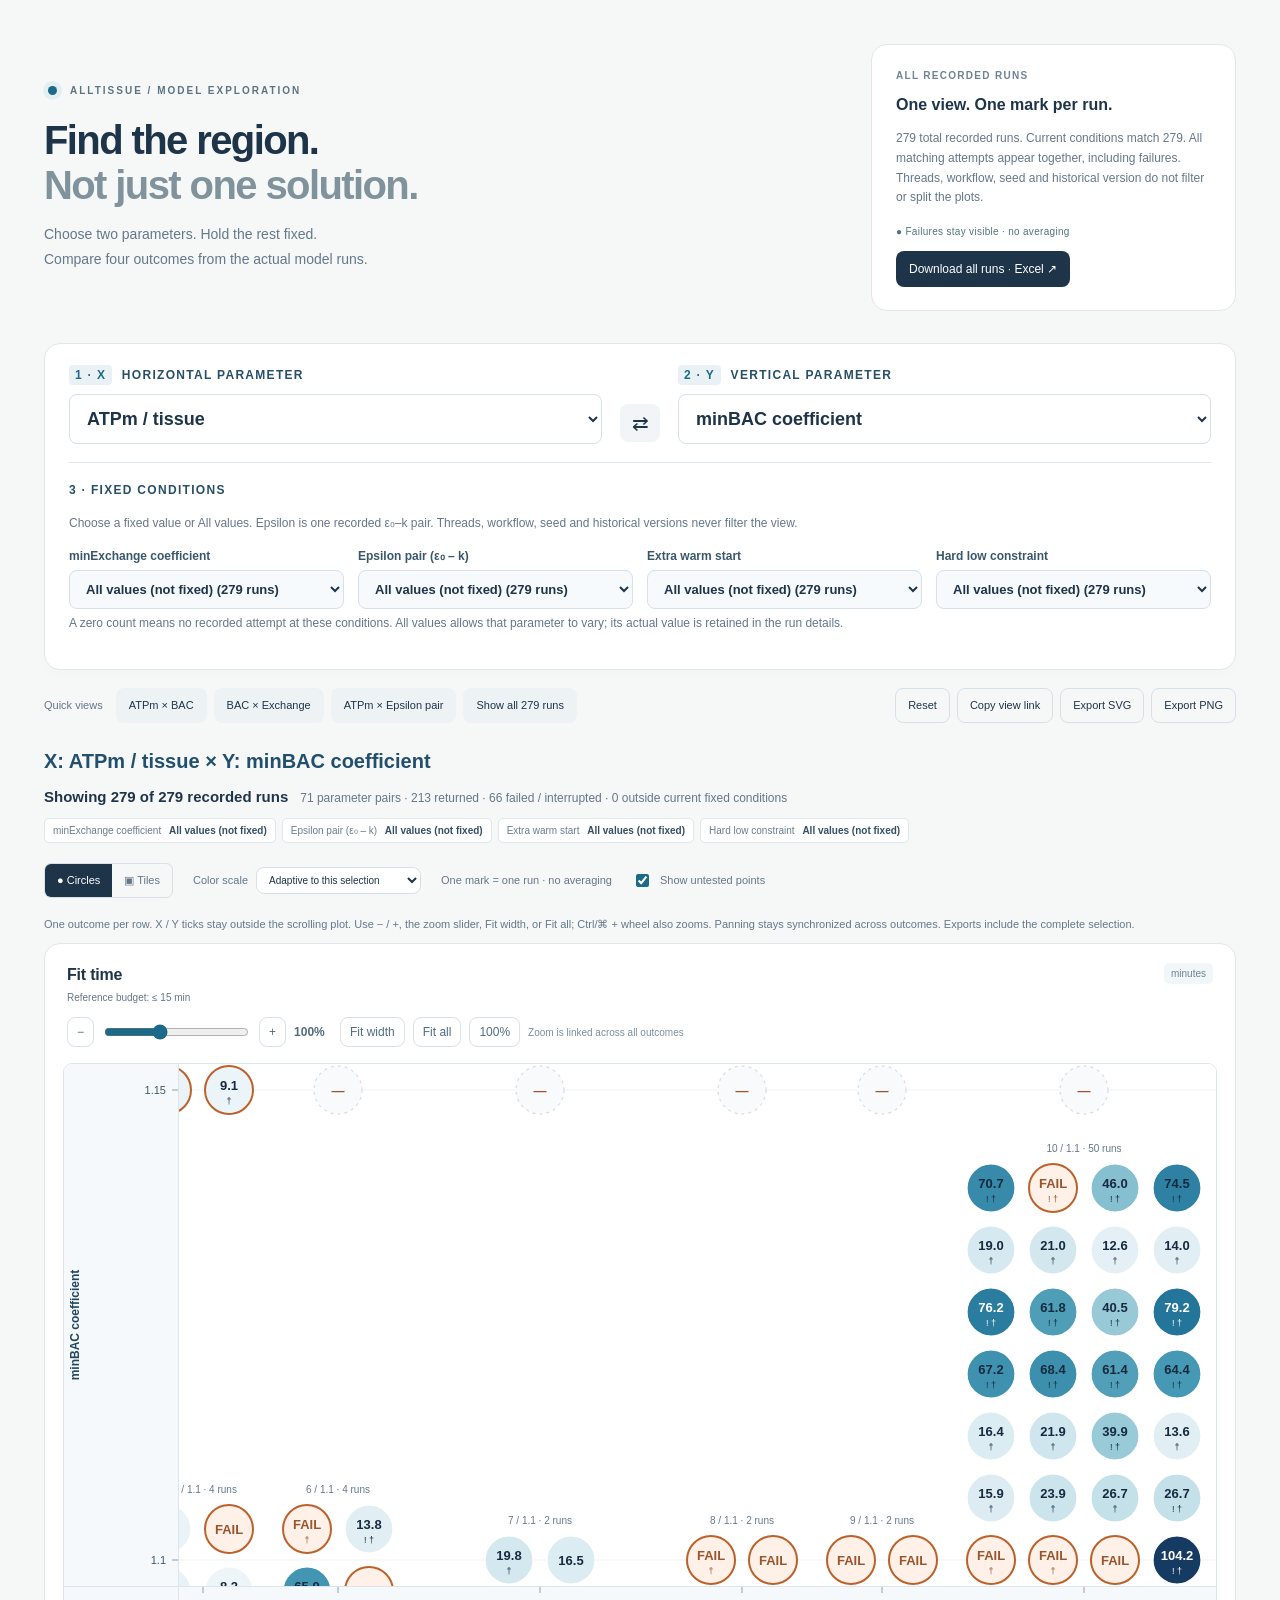
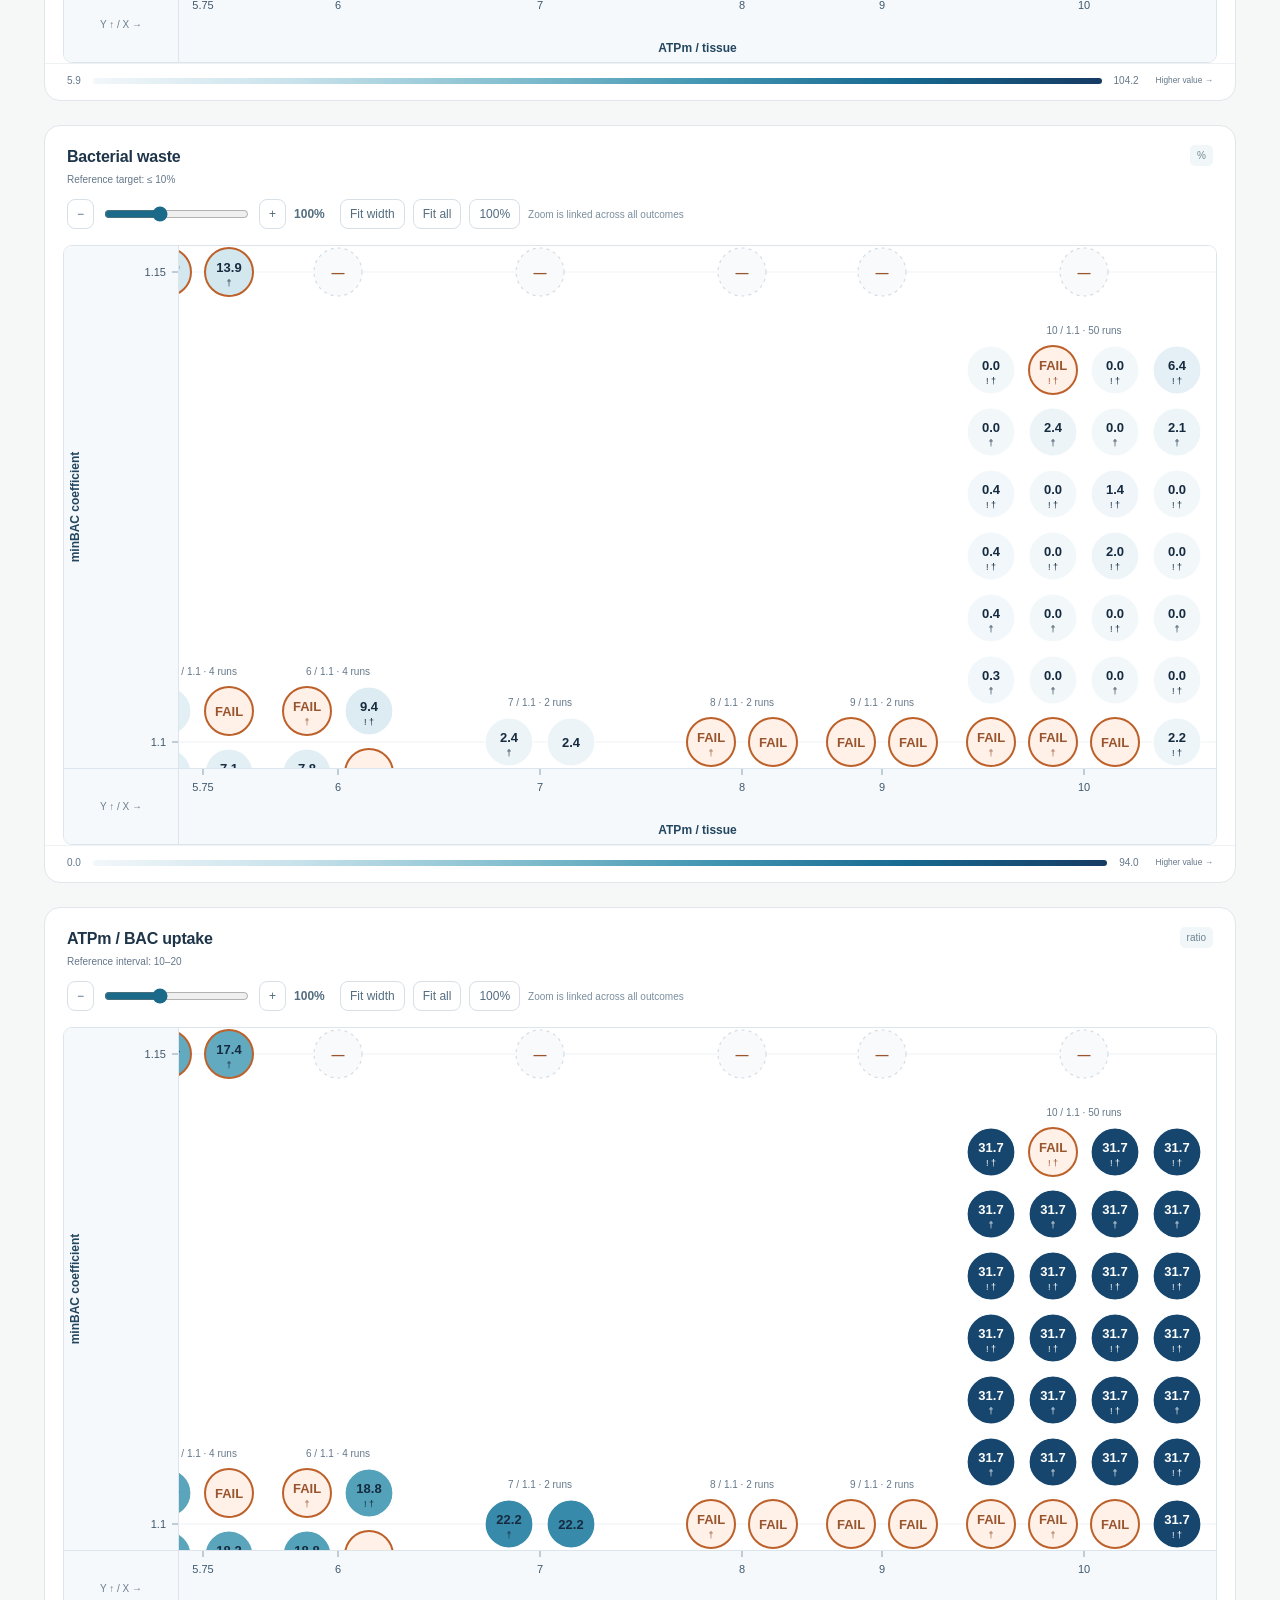
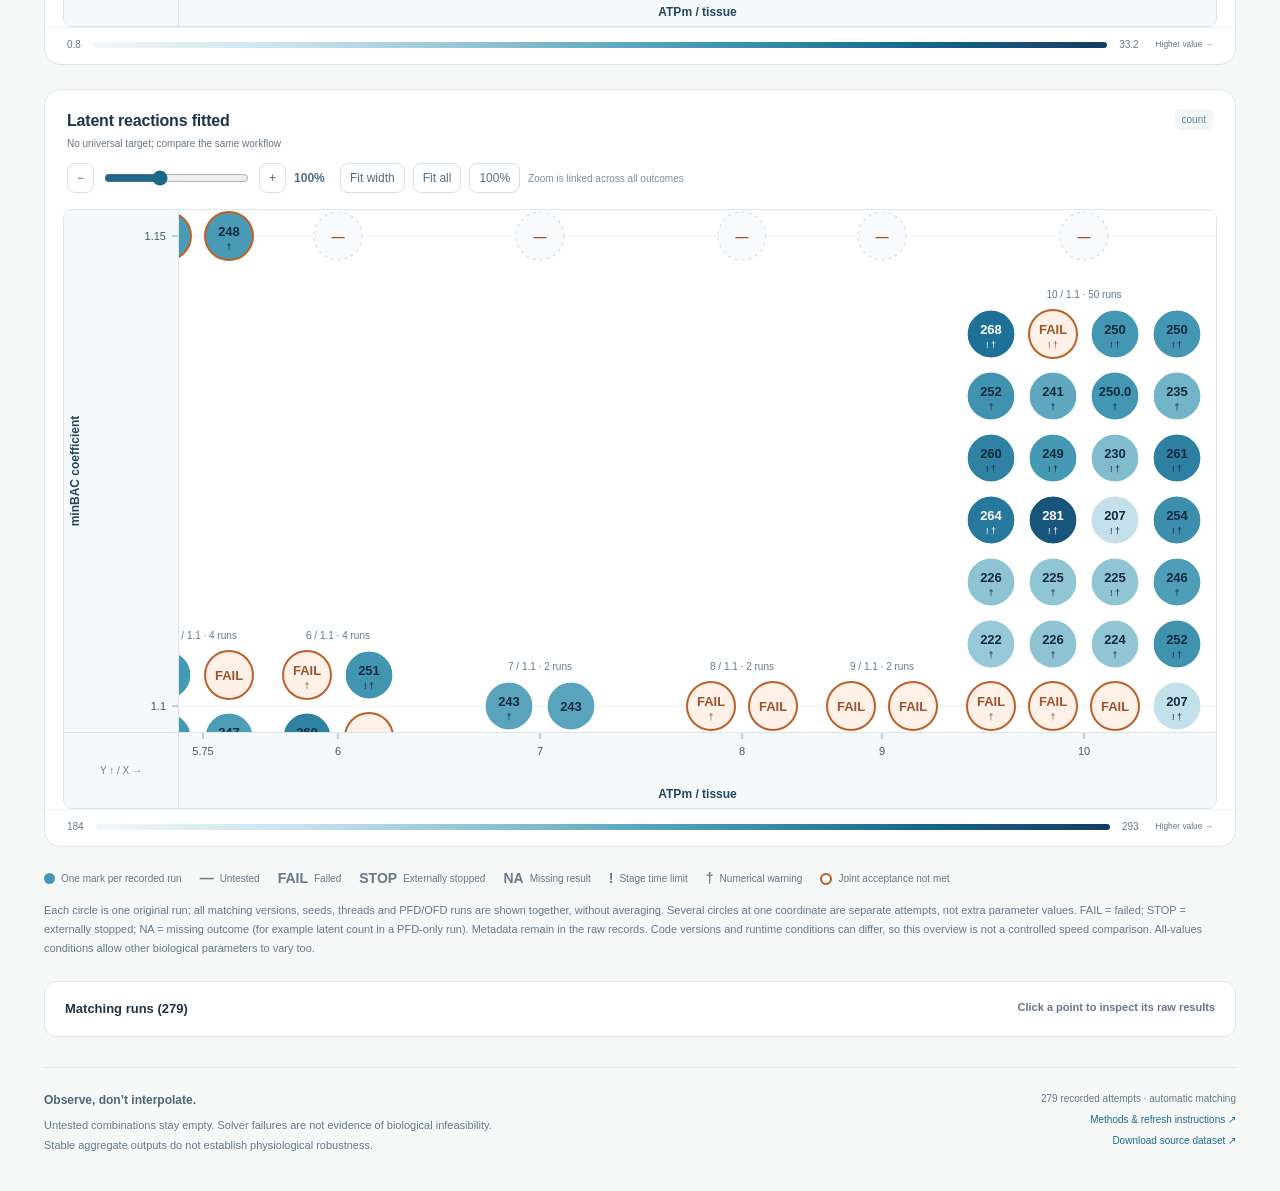
==== index.html @ cfb0243a "Publish AllTissue OFD explorer" ====
<!doctype html>
<html lang="en">
<head>
  <meta charset="utf-8">
  <meta name="viewport" content="width=device-width, initial-scale=1">
  <meta name="color-scheme" content="light">
  <title>AllTissue · Parameter Explorer</title>
  <style>:root{--ink:#1e3449;--muted:#65778a;--line:#e0e6ea;--paper:#f6f8f8;--blue:#1c6a89;--blue-light:#edf6fa;--warm:#b45c28;--radius:16px}*{box-sizing:border-box}body{margin:0;background:var(--paper);color:var(--ink);font-family:Inter,"Segoe UI",Arial,sans-serif;font-size:14px;line-height:1.5}.shell{max-width:1450px;padding:44px 44px 25px;margin:auto}.masthead{display:flex;justify-content:space-between;gap:40px;align-items:center;margin-bottom:32px}.eyebrow{font-size:10px;font-weight:700;letter-spacing:2px;display:flex;gap:9px;align-items:center;color:#5c7482}.brand-dot{width:9px;height:9px;background:var(--blue);border-radius:50%;box-shadow:0 0 0 5px #e4eff2;margin:0 4px}h1{font-size:40px;line-height:1.12;letter-spacing:-1.6px;font-weight:650;margin:20px 0 14px}h1 span{color:#80939c}.intro{font-size:14px;line-height:1.8;color:var(--muted);margin:0}.collection-card{width:390px;background:white;border:1px solid var(--line);border-radius:var(--radius);padding:23px 24px}.field-label{display:block;font-size:10px;font-weight:750;letter-spacing:1.3px;color:#708294;margin-bottom:10px}.collection-card select{width:100%;font-weight:650}.collection-card p{font-size:12px;color:var(--muted);line-height:1.65;max-width:100%;margin:12px 0}.local-badge{font-size:10px;letter-spacing:.3px;color:#52747c}.controls{display:grid;grid-template-columns:1fr 36px 1fr 1.4fr;align-items:end;background:white;border:1px solid var(--line);border-radius:var(--radius);padding:22px 24px;gap:20px;position:relative;z-index:5;box-shadow:0 5px 16px #16354b04}.axis-badge{background:#eaf1f5;padding:3px 6px;color:var(--blue);border-radius:4px;margin-right:5px}.axis-control select{width:100%;font-size:15px;font-weight:650}.fixed-control{position:relative;border-left:1px solid var(--line);padding-left:22px;min-width:0}select{font-family:inherit;background:#fff;border:1px solid #d7e0e7;border-radius:8px;color:var(--ink);font-size:12px;padding:10px 30px 10px 12px;max-width:100%;cursor:pointer}button{font:inherit;color:inherit;cursor:pointer;border:1px solid #d7e0e7;border-radius:8px;background:white;padding:8px 12px;font-size:12px;transition:background .15s,border-color .15s}button:hover{border-color:#95b6c5;background:#f1f8fb}button:focus-visible,select:focus-visible,.plot-point:focus-visible,summary:focus-visible{outline:3px solid #52a1c7;outline-offset:3px}.swap-button{height:38px;font-size:20px;padding:2px;border-color:transparent;align-self:end;margin-bottom:2px;background:#f1f5f7}.fixed-toggle{display:flex;align-items:center;justify-content:space-between;gap:12px;width:100%;text-align:left;font-size:12px;min-height:43px}.fixed-toggle span:first-child{white-space:nowrap;overflow:hidden;text-overflow:ellipsis}.fixed-panel{position:absolute;right:0;top:80px;width:min(540px,80vw);background:white;border:1px solid #d4e1e9;border-radius:14px;box-shadow:0 18px 50px #15394d26;padding:22px;max-height:72vh;overflow:auto;z-index:20}.fixed-panel p{font-size:12px;color:var(--muted);margin:5px 0 15px}.panel-heading{display:flex;justify-content:space-between;gap:16px}.icon-button{border:0;background:#f2f6f8;font-size:22px;width:30px;height:30px;padding:0;flex-shrink:0}.fixed-fields{display:grid;grid-template-columns:1fr 1fr;gap:14px}.fixed-fields label{font-size:11px;color:#5d7181;display:flex;flex-direction:column;gap:5px}.fixed-fields select{width:100%;font-size:12px}.small-note{font-size:11px;color:var(--muted)}.toolbar{display:flex;justify-content:space-between;gap:18px;margin:18px 0 23px;flex-wrap:wrap}.presets,.toolbar-right{display:flex;align-items:center;gap:7px;flex-wrap:wrap}.presets>span{font-size:11px;color:var(--muted);margin-right:6px}.presets button{background:#edf3f5;border-color:transparent;font-size:11px}.toolbar-right button{font-size:11px;background:transparent}.selection-strip{margin-bottom:16px}.selection-title{font-size:15px;font-weight:650}.selection-title span{font-size:12px;font-weight:400;color:var(--muted);margin-left:12px}.chips{display:flex;gap:6px;flex-wrap:wrap;margin-top:10px}.chip{font-size:10px;background:white;border:1px solid var(--line);padding:4px 8px;border-radius:5px;color:#6b7c8b}.chip strong{color:#334f63;font-weight:600;margin-left:5px}.view-options{display:flex;align-items:center;gap:20px;flex-wrap:wrap;margin:20px 0 18px;color:var(--muted);font-size:11px}.view-options label{display:flex;align-items:center;gap:8px}.view-options select{font-size:10px;padding:6px 24px 6px 8px}.shape-toggle{display:flex;gap:0;border:1px solid #d7e0e7;border-radius:7px;overflow:hidden}.shape-toggle button{border:0;border-radius:0;font-size:11px;background:transparent}.shape-toggle button.active{background:var(--ink);color:white}.checkbox input{accent-color:var(--blue)}.charts{display:grid;grid-template-columns:1fr 1fr;gap:20px}.chart-card{background:white;border:1px solid var(--line);border-radius:var(--radius);overflow:hidden;min-width:0}.chart-header{display:flex;justify-content:space-between;align-items:start;gap:12px;padding:19px 22px 0}.chart-header h2{font-size:16px;font-weight:650;margin:0;letter-spacing:-.2px}.chart-note{font-size:10px;color:var(--muted);margin:3px 0 0}.metric-unit{font-size:10px;background:#f1f6f8;color:#6c8492;border-radius:5px;padding:3px 7px}.chart-scroll{overflow:auto}.metric-svg{display:block;width:100%;min-width:450px;height:auto}.color-key{display:flex;align-items:center;gap:12px;border-top:1px solid #eff2f5;padding:9px 22px 12px;font-size:10px;color:var(--muted)}.color-key .ramp{height:6px;border-radius:4px;flex:1;min-width:50px;background:linear-gradient(90deg,#f2f7fa,#c8e2eb,#88c1d1,#4598b3,#176a91,#163b63)}.color-key .scale-mode{margin-left:5px;white-space:nowrap}.legend{display:flex;gap:18px;flex-wrap:wrap;margin-top:21px;font-size:10px;color:var(--muted)}.legend>span{display:flex;gap:6px;align-items:center}.legend b{font-size:14px;font-weight:600;color:#69798a}.legend-circle{display:inline-block;width:11px;height:11px;background:#4598b3;border-radius:50%}.outline-key{width:12px;height:12px;border:2px solid var(--warm);border-radius:50%;display:inline-block}.view-note{font-size:11px;line-height:1.7;color:var(--muted);margin:12px 0 24px}.empty-state{padding:36px;background:#fff7ee;border:1px solid #ead7c5;border-radius:var(--radius);margin-bottom:20px}.empty-state h2{font-size:18px;margin:0 0 10px}.empty-state p{font-size:13px;margin:0;color:#8e7159}.inspector{background:white;border:1px solid #a8c6d6;border-radius:var(--radius);padding:22px;margin:22px 0}.inspector-heading{display:flex;justify-content:space-between;gap:20px}.inspector h2{font-size:19px;margin:0}.inspector p{font-size:12px;color:var(--muted)}.table-scroll{overflow:auto;max-height:430px}table{width:100%;border-collapse:collapse;font-size:11px;text-align:left}th{background:#f5f8fa;color:#627a8c;position:sticky;top:0;z-index:1;font-weight:600;font-size:10px}th,td{padding:10px 12px;border-bottom:1px solid #e8edf1;white-space:nowrap}.run-name{max-width:300px;overflow:hidden;text-overflow:ellipsis}.quality-tag{background:#fff1e2;color:#a65e2d;border-radius:4px;padding:3px 5px;font-size:10px;display:inline-block;margin-right:4px}.quality-tag.good{background:#e9f1f8;color:#346783}.runs-section{border:1px solid var(--line);border-radius:12px;padding:17px 20px;background:white}.runs-section summary{display:flex;justify-content:space-between;cursor:pointer;font-size:13px;font-weight:600}.runs-section>button{margin:16px 0}.runs-section[open] summary{margin-bottom:5px}footer{display:flex;justify-content:space-between;gap:24px;border-top:1px solid var(--line);margin-top:30px;padding-top:23px;color:var(--muted);font-size:11px}footer strong{font-size:12px;color:#4c6679}footer p{line-height:1.8;margin-top:7px}.footer-meta{display:flex;flex-direction:column;align-items:flex-end;gap:6px;font-size:10px}a{color:var(--blue);text-decoration:none}a:hover{text-decoration:underline}.tooltip{position:fixed;max-width:330px;background:#172e43;color:white;border-radius:10px;padding:13px 15px;box-shadow:0 6px 24px #10203022;pointer-events:none;font-size:11px;z-index:100;line-height:1.7}.tooltip strong{font-size:12px}.tooltip .muted{color:#b4c6d7}.toast{position:fixed;bottom:24px;left:50%;transform:translateX(-50%);background:var(--ink);color:white;border-radius:9px;padding:12px 18px;z-index:100;font-size:12px;max-width:90vw}[hidden]{display:none!important}@media(min-width:1500px){.shell{padding-top:54px}}@media(max-width:1050px){.shell{padding:28px 24px}.masthead{gap:20px}.collection-card{width:340px}.controls{grid-template-columns:1fr 32px 1fr;gap:14px}.fixed-control{grid-column:1/-1;border-left:0;padding-left:0;border-top:1px solid var(--line);padding-top:15px}.fixed-panel{top:90px}.charts{gap:14px}.chart-header{padding:16px 16px 0}.view-options{gap:12px}}@media(max-width:720px){.shell{padding:22px 15px}h1{font-size:31px}.masthead{flex-direction:column;align-items:stretch}.collection-card{width:100%;padding:18px}.controls{padding:17px;gap:10px}.axis-control select{font-size:12px}.charts{grid-template-columns:1fr}.fixed-panel{width:calc(100vw - 65px)}.fixed-fields{grid-template-columns:1fr}.toolbar{gap:12px}.selection-title span{display:block;margin-left:0;margin-top:4px}footer{flex-direction:column}.footer-meta{align-items:flex-start}.runs-section summary .small-note{display:none}.view-options{font-size:10px}.metric-svg{min-width:420px}}@media print{body{background:white}.shell{max-width:none;padding:10px}.controls,.toolbar,.view-options,.collection-card,.runs-section,.inspector,.footer-meta{display:none}.charts{gap:10px}.chart-card{break-inside:avoid}.masthead{margin-bottom:15px}h1{font-size:24px}.intro{display:none}footer{margin-top:10px}.legend{font-size:9px}}

  .plot-point.highlight > circle,.plot-point.highlight > rect{stroke:#527894;stroke-width:3}
  .tooltip small{display:block;font-size:10px;color:#bdd0df}
  .tooltip p{margin:8px 0 3px}
  button:disabled{cursor:default;opacity:.45}
  .controls{grid-template-columns:1fr 40px 1fr;gap:18px}
  .axis-control .field-label{font-size:12px;color:#274f67}
  .axis-control select{font-size:18px;padding:13px}
  .fixed-control{grid-column:1/-1;border-left:0;border-top:1px solid #dbe5eb;padding:18px 0 0}
  .fixed-control>.field-label{font-size:12px;color:#274f67}
  .fixed-panel{position:static;width:100%;max-height:none;overflow:visible;border:0;border-radius:0;box-shadow:none;padding:0}
  .fixed-fields{grid-template-columns:repeat(4,minmax(0,1fr));gap:14px}
  .fixed-fields label{font-size:12px;font-weight:600;color:#39576b}
  .fixed-fields select{font-size:13px;font-weight:600;background:#f6fafc}
  #charts{display:grid;grid-template-columns:minmax(0,1fr);gap:24px}
  .workflow-block{margin-bottom:30px}.workflow-heading{padding:12px 0}
  .workflow-heading h2{font-size:18px;margin:0}.workflow-heading h2 span{font-size:12px;font-weight:400;margin-left:14px;color:#65778a}
  .workflow-heading p{font-size:11px;color:#65778a;margin:5px 0;overflow-wrap:anywhere}
  #axis-summary{font-size:20px;margin:0 0 10px;color:#214f6c}
  .download-all{display:inline-block;background:#1e3449;color:white;border-radius:8px;padding:9px 13px;margin-top:10px;font-size:12px}
  .chart-frame{display:grid;grid-template-columns:var(--y-axis-width,120px) minmax(0,1fr);grid-template-rows:minmax(0,1fr) 76px;margin:16px 18px 0;border:1px solid #dce5ec;border-radius:9px;overflow:hidden}
  .chart-scroll{height:clamp(300px,58vh,640px);max-height:none;overflow:auto;min-width:0;min-height:0;overscroll-behavior:contain;background:white}
  .fixed-y-axis{position:relative;background:#f6f9fb;border-right:1px solid #dce5ec;overflow:hidden;min-height:0}
  .fixed-x-axis{background:#f6f9fb;border-top:1px solid #dce5ec;min-width:0;overflow:hidden}
  .axis-corner{background:#f6f9fb;border-top:1px solid #dce5ec;border-right:1px solid #dce5ec;color:#6b7e8e;font-size:10px;display:grid;place-items:center}
  .axis-layer{display:block;overflow:hidden}.plot-zoom{display:flex;align-items:center;gap:8px;flex-wrap:wrap;margin:12px 22px 0;font-size:12px;color:#536d80}
  .plot-zoom input{width:145px;accent-color:#1c6a89}.plot-zoom output{font-variant-numeric:tabular-nums;min-width:38px;font-weight:650}
  .plot-zoom button{padding:5px 9px}.zoom-help{font-size:10px;color:#7a8e9e}
  .collection-card{width:365px}.collection-card strong{font-size:16px}
  @media(max-width:900px){.fixed-fields{grid-template-columns:repeat(2,minmax(0,1fr))}}
  @media(max-width:720px){#charts{grid-template-columns:minmax(0,1fr)}.chart-frame{margin:12px 8px 0}.plot-zoom{margin-left:12px;gap:6px}.plot-zoom input{width:95px}.axis-control select{font-size:14px}.collection-card{width:100%}.fixed-fields select{font-size:11px}#axis-summary{font-size:16px}}
  </style>
</head>
<body>
  <main class="shell">
    <header class="masthead">
      <div><div class="eyebrow"><span class="brand-dot"></span> ALLTISSUE / MODEL EXPLORATION</div><h1>Find the region.<br><span>Not just one solution.</span></h1><p class="intro">Choose two parameters. Hold the rest fixed.<br>Compare four outcomes from the actual model runs.</p></div>
      <aside class="collection-card"><span class="field-label">ALL RECORDED RUNS</span><strong>One view. One mark per run.</strong><p id="scope-description"></p><span class="local-badge">● Failures stay visible · no averaging</span><br><a class="download-all" href="all_runs_parameters_results.xlsx" download>Download all runs · Excel ↗</a></aside>
    </header>
    <section class="controls" aria-label="Plot controls">
      <label class="axis-control"><span class="field-label"><span class="axis-badge">1 · X</span> HORIZONTAL PARAMETER</span><select id="x-axis" aria-label="X parameter"></select></label>
      <button id="swap" class="swap-button" aria-label="Swap X and Y axes" title="Swap axes">⇄</button>
      <label class="axis-control"><span class="field-label"><span class="axis-badge">2 · Y</span> VERTICAL PARAMETER</span><select id="y-axis" aria-label="Y parameter"></select></label>
      <div class="fixed-control"><span class="field-label">3 · FIXED CONDITIONS</span><button id="fixed-toggle" hidden><span id="fixed-summary"></span></button><div id="fixed-panel" class="fixed-panel"><div class="panel-heading"><p>Choose a fixed value or All values. Epsilon is one recorded ε₀–k pair. Threads, workflow, seed and historical versions never filter the view.</p><button id="fixed-close" hidden>Close</button></div><div id="fixed-fields" class="fixed-fields"></div><p class="small-note">A zero count means no recorded attempt at these conditions. All values allows that parameter to vary; its actual value is retained in the run details.</p></div></div>
    </section>
    <div class="toolbar"><div class="presets"><span>Quick views</span><button data-preset="atpm,bac">ATPm × BAC</button><button data-preset="bac,exchange">BAC × Exchange</button><button data-preset="atpm,epsilon">ATPm × Epsilon pair</button><button id="show-all">Show all 279 runs</button></div><div class="toolbar-right"><button id="reset">Reset</button><button id="copy-link">Copy view link</button><button id="export-svg">Export SVG</button><button id="export-png">Export PNG</button></div></div>
    <section class="selection-strip" aria-live="polite"><h2 id="axis-summary"></h2><div id="selection-summary"></div><div id="pinned-chips" class="chips"></div></section>
    <div class="view-options"><div class="shape-toggle" role="group" aria-label="Mark shape"><button id="shape-circle" data-shape="circle">● Circles</button><button id="shape-tile" data-shape="tile">▣ Tiles</button></div><label>Color scale <select id="color-scale"><option value="collection">Across all runs</option><option value="slice">Adaptive to this selection</option></select></label><span>One mark = one run · no averaging</span><label class="checkbox"><input id="untested" type="checkbox" checked> Show untested points</label></div>
    <div id="empty-state" class="empty-state" hidden><h2>No runs at these fixed conditions</h2><p>This is a data gap, not a failed or infeasible model. Try a different fixed value or reset the view.</p></div>
    <p class="small-note">One outcome per row. X / Y ticks stay outside the scrolling plot. Use − / +, the zoom slider, Fit width, or Fit all; Ctrl/⌘ + wheel also zooms. Panning stays synchronized across outcomes. Exports include the complete selection.</p>
    <section id="charts" class="charts" aria-label="Four model outcomes"></section>
    <div class="legend"><span><i class="legend-circle"></i> One mark per recorded run</span><span><b>—</b> Untested</span><span><b>FAIL</b> Failed</span><span><b>STOP</b> Externally stopped</span><span><b>NA</b> Missing result</span><span><b>!</b> Stage time limit</span><span><b>†</b> Numerical warning</span><span><i class="outline-key"></i> Joint acceptance not met</span></div>
    <p id="view-note" class="view-note"></p>
    <section id="inspector" class="inspector" hidden><div class="inspector-heading"><div><span class="field-label">SELECTED POINT</span><h2 id="inspector-title"></h2><p id="inspector-summary"></p></div><button id="inspector-close" class="icon-button" aria-label="Close selected point">×</button></div><div class="table-scroll" id="point-table"></div></section>
    <details class="runs-section" id="runs-section"><summary><span id="runs-title">Matching runs</span><span class="small-note">Click a point to inspect its raw results</span></summary><button id="export-csv">Download matching runs CSV</button><div class="table-scroll" id="runs-table"></div></details>
    <footer><div><strong>Observe, don’t interpolate.</strong><p>Untested combinations stay empty. Solver failures are not evidence of biological infeasibility.<br>Stable aggregate outputs do not establish physiological robustness.</p></div><div class="footer-meta"><span id="source-count"></span><a href="README.md">Methods &amp; refresh instructions ↗</a><a href="data.json">Download source dataset ↗</a></div></footer>
  </main>
  <div id="tooltip" class="tooltip" role="tooltip" hidden></div><div id="toast" class="toast" role="status" hidden></div>
  <script id="experiment-data" type="application/json">{"meta":{"title":"Young AllTissue parameter explorer","generatedAt":"2026-10-23T04:31:42+00:00","sourceCount":279,"sources":[{"path":"/data/yuchengzhang/research/1_aging_C_elegans/allTissue-MERGE-v2-261002-minBAC-minExc/1_iMAT++/output/Young/test/flexibility_atlas_20261022_1845/all_279_attempts.tsv","sha256":"781dea250dee8fe09f6765ccf1a7467342b3daf45117424c0c33b2c8cf17d850","rows":279}],"epsilonProvenance":"Effective epsilon0 and k are mapped explicitly from the epsilon filename, overriding nominal TSV values for known files. epsilon_scale_2of5p5.mat uses original (0.01, 0.1) times 2/5.5; e095/e105 change only scaled epsilon0 by 0.95/1.05 and k095/k105 change only scaled k. Standard epsilon_e001_k01.mat means (0.01, 0.1), e0009 means epsilon0=0.009. Unknown filenames use finite explicit TSV epsilon0/k values or null; no epsilon MAT files are loaded and no model is run.","epsilonMapping":{"epsilon_e001_k01.mat":{"epsilon0":0.01,"k":0.1},"epsilon_e001_k05.mat":{"epsilon0":0.01,"k":0.5},"epsilon_e0005_k01.mat":{"epsilon0":0.005,"k":0.1},"epsilon_e0005_k05.mat":{"epsilon0":0.005,"k":0.5},"epsilon_e0001_k01.mat":{"epsilon0":0.001,"k":0.1},"epsilon_e0001_k05.mat":{"epsilon0":0.001,"k":0.5},"epsilon_e0009_k01.mat":{"epsilon0":0.009,"k":0.1},"epsilon_e0011_k01.mat":{"epsilon0":0.011,"k":0.1},"epsilon_e001_k009.mat":{"epsilon0":0.01,"k":0.09},"epsilon_e001_k011.mat":{"epsilon0":0.01,"k":0.11},"epsilon_scale_2of5p5.mat":{"epsilon0":0.0036363636363636364,"k":0.03636363636363637},"epsilon_scale_e095.mat":{"epsilon0":0.0034545454545454545,"k":0.03636363636363637},"epsilon_scale_e105.mat":{"epsilon0":0.0038181818181818182,"k":0.03636363636363637},"epsilon_scale_k095.mat":{"epsilon0":0.0036363636363636364,"k":0.034545454545454546},"epsilon_scale_k105.mat":{"epsilon0":0.0036363636363636364,"k":0.03818181818181819}}},"scopes":[{"id":"final","label":"Final protocol","description":"robustOFD_20261022_integerLock + robustOFD_20261022_validation; Integer-lock fix; total-flux gap 1e-4","count":19},{"id":"ATPm_sweep_20261005_130907","label":"ATPm_sweep_20261005_130907","description":"Recorded attempts from this protocol only; compare within this scope.","count":4},{"id":"atpm_3_4_20261012","label":"atpm_3_4_20261012","description":"Recorded attempts from this protocol only; compare within this scope.","count":3},{"id":"atpm_3_6_warmOnly_20261012","label":"atpm_3_6_warmOnly_20261012","description":"Recorded attempts from this protocol only; compare within this scope.","count":7},{"id":"atpm_4_6_20261012","label":"atpm_4_6_20261012","description":"Recorded attempts from this protocol only; compare within this scope.","count":5},{"id":"biological_assessment_20261012","label":"biological_assessment_20261012","description":"Recorded attempts from this protocol only; compare within this scope.","count":3},{"id":"e001_k01_minBAC_1.1","label":"e001_k01_minBAC_1.1","description":"Recorded attempts from this protocol only; compare within this scope.","count":1},{"id":"e001_k01_minBAC_1.1_hardConstrain","label":"e001_k01_minBAC_1.1_hardConstrain","description":"Recorded attempts from this protocol only; compare within this scope.","count":1},{"id":"e001_k01_minBAC_1.1_warmStart","label":"e001_k01_minBAC_1.1_warmStart","description":"Recorded attempts from this protocol only; compare within this scope.","count":1},{"id":"e001_k01_minBAC_1.1_warmStart_hardConstrain","label":"e001_k01_minBAC_1.1_warmStart_hardConstrain","description":"Recorded attempts from this protocol only; compare within this scope.","count":1},{"id":"epsilon_e0001_minBAC_coef11_comparison_20261003_134058","label":"epsilon_e0001_minBAC_coef11_comparison_20261003_134058","description":"Recorded attempts from this protocol only; compare within this scope.","count":2},{"id":"epsilon_minBAC_coef11_comparison_20261003_123944","label":"epsilon_minBAC_coef11_comparison_20261003_123944","description":"Recorded attempts from this protocol only; compare within this scope.","count":4},{"id":"epsilon_pfd_comparison_20261003_120357","label":"epsilon_pfd_comparison_20261003_120357","description":"Recorded attempts from this protocol only; compare within this scope.","count":4},{"id":"exploration_20261007_124013","label":"exploration_20261007_124013","description":"Recorded attempts from this protocol only; compare within this scope.","count":153},{"id":"minBAC_1.1_W_H_WH_minExc_20261006_095053","label":"minBAC_1.1_W_H_WH_minExc_20261006_095053","description":"Recorded attempts from this protocol only; compare within this scope.","count":12},{"id":"no_minBAC_W_H_WH_minExc_20261005_161719","label":"no_minBAC_W_H_WH_minExc_20261005_161719","description":"Recorded attempts from this protocol only; compare within this scope.","count":12},{"id":"robustOFD_20261022","label":"robustOFD_20261022","description":"Recorded attempts from this protocol only; compare within this scope.","count":4},{"id":"robustOFD_20261022_bound","label":"robustOFD_20261022_bound","description":"Recorded attempts from this protocol only; compare within this scope.","count":3},{"id":"robustOFD_20261022_lowScale","label":"robustOFD_20261022_lowScale","description":"Recorded attempts from this protocol only; compare within this scope.","count":6},{"id":"robustOFD_20261022_region","label":"robustOFD_20261022_region","description":"Recorded attempts from this protocol only; compare within this scope.","count":9},{"id":"robustOFD_20261022_threads","label":"robustOFD_20261022_threads","description":"Recorded attempts from this protocol only; compare within this scope.","count":4},{"id":"robustOFD_20261022_totalGap","label":"robustOFD_20261022_totalGap","description":"Recorded attempts from this protocol only; compare within this scope.","count":21}],"runs":[{"id":"exploration_20261007_124013/case_001","case":"case_001","protocol":"exploration_20261007_124013","scope":"exploration_20261007_124013","params":{"atpm":10.0,"bac":1.1,"exchange":"off","epsilon0":0.01,"k":0.1,"warm":"Off","hard":"Off","seed":0.0,"threads":64.0,"workflow":"OFD","policy":"Historical original"},"metrics":{"runtime":70.68833333333333,"waste":0.0,"ratio":31.71580044643688,"latent":268.0},"meta":{"state":"completed","timeLimit":true,"warning":true,"validation":true,"jointPass":null,"elapsedSeconds":4241.3,"workflowSeconds":null,"uptake":2.2071017919985736,"totalATPm":70.0,"Nfit":3215.0,"minLow":1.3199371544366991,"minTotal":1109.7705172224723,"exchangeFlux":105.1900416576747,"epsilonFile":"epsilon_e001_k01.mat","failureStage":null,"error":null,"started":"2026-10-07T12:52:29+08:00","source":"/data/yuchengzhang/research/1_aging_C_elegans/allTissue-MERGE-v2-261002-minBAC-minExc/1_iMAT++/output/Young/test/exploration_20261007_124013/results.tsv"}},{"id":"exploration_20261007_124013/case_002","case":"case_002","protocol":"exploration_20261007_124013","scope":"exploration_20261007_124013","params":{"atpm":10.0,"bac":1.1,"exchange":1.5,"epsilon0":0.01,"k":0.1,"warm":"Off","hard":"Off","seed":0.0,"threads":64.0,"workflow":"OFD","policy":"Historical original"},"metrics":{"runtime":null,"waste":null,"ratio":null,"latent":null},"meta":{"state":"failed","timeLimit":true,"warning":true,"validation":false,"jointPass":null,"elapsedSeconds":749.272612,"workflowSeconds":null,"uptake":null,"totalATPm":null,"Nfit":3215.0,"minLow":1.31993715,"minTotal":null,"exchangeFlux":null,"epsilonFile":"epsilon_e001_k01.mat","failureStage":"minTotal","error":"Stage minTotal has no valid feasible solution (stat=3).","started":"2026-10-07T12:52:29+08:00","source":"/data/yuchengzhang/research/1_aging_C_elegans/allTissue-MERGE-v2-261002-minBAC-minExc/1_iMAT++/output/Young/test/exploration_20261007_124013/results.tsv"}},{"id":"exploration_20261007_124013/case_003","case":"case_003","protocol":"exploration_20261007_124013","scope":"exploration_20261007_124013","params":{"atpm":10.0,"bac":1.1,"exchange":"off","epsilon0":0.01,"k":0.1,"warm":"On","hard":"Off","seed":0.0,"threads":64.0,"workflow":"OFD","policy":"Historical original"},"metrics":{"runtime":46.005,"waste":0.0,"ratio":31.71580044643688,"latent":250.0},"meta":{"state":"completed","timeLimit":true,"warning":true,"validation":true,"jointPass":null,"elapsedSeconds":2760.3,"workflowSeconds":null,"uptake":2.2071017919985736,"totalATPm":70.0,"Nfit":3215.0,"minLow":1.319937154524477,"minTotal":1109.2288886953384,"exchangeFlux":105.31138201484757,"epsilonFile":"epsilon_e001_k01.mat","failureStage":null,"error":null,"started":"2026-10-07T12:52:29+08:00","source":"/data/yuchengzhang/research/1_aging_C_elegans/allTissue-MERGE-v2-261002-minBAC-minExc/1_iMAT++/output/Young/test/exploration_20261007_124013/results.tsv"}},{"id":"exploration_20261007_124013/case_004","case":"case_004","protocol":"exploration_20261007_124013","scope":"exploration_20261007_124013","params":{"atpm":10.0,"bac":1.1,"exchange":1.5,"epsilon0":0.01,"k":0.1,"warm":"On","hard":"Off","seed":0.0,"threads":64.0,"workflow":"OFD","policy":"Historical original"},"metrics":{"runtime":74.48833333333333,"waste":6.371863336018725,"ratio":31.71580044643688,"latent":250.0},"meta":{"state":"completed","timeLimit":true,"warning":true,"validation":true,"jointPass":null,"elapsedSeconds":4469.3,"workflowSeconds":null,"uptake":2.2071017919985736,"totalATPm":70.0,"Nfit":3215.0,"minLow":1.319937154524477,"minTotal":1120.580205114396,"exchangeFlux":90.85856263016998,"epsilonFile":"epsilon_e001_k01.mat","failureStage":null,"error":null,"started":"2026-10-07T13:05:50+08:00","source":"/data/yuchengzhang/research/1_aging_C_elegans/allTissue-MERGE-v2-261002-minBAC-minExc/1_iMAT++/output/Young/test/exploration_20261007_124013/results.tsv"}},{"id":"exploration_20261007_124013/case_005","case":"case_005","protocol":"exploration_20261007_124013","scope":"exploration_20261007_124013","params":{"atpm":10.0,"bac":1.1,"exchange":"off","epsilon0":0.01,"k":0.1,"warm":"Off","hard":"On","seed":0.0,"threads":64.0,"workflow":"OFD","policy":"Historical original"},"metrics":{"runtime":18.971666666666668,"waste":0.0,"ratio":31.71580044643688,"latent":252.0},"meta":{"state":"completed","timeLimit":false,"warning":true,"validation":true,"jointPass":null,"elapsedSeconds":1138.3,"workflowSeconds":null,"uptake":2.2071017919985736,"totalATPm":70.0,"Nfit":3215.0,"minLow":1.3199371544366991,"minTotal":1109.9930980214765,"exchangeFlux":105.67493391271358,"epsilonFile":"epsilon_e001_k01.mat","failureStage":null,"error":null,"started":"2026-10-07T13:39:11+08:00","source":"/data/yuchengzhang/research/1_aging_C_elegans/allTissue-MERGE-v2-261002-minBAC-minExc/1_iMAT++/output/Young/test/exploration_20261007_124013/results.tsv"}},{"id":"exploration_20261007_124013/case_006","case":"case_006","protocol":"exploration_20261007_124013","scope":"exploration_20261007_124013","params":{"atpm":10.0,"bac":1.1,"exchange":1.5,"epsilon0":0.01,"k":0.1,"warm":"Off","hard":"On","seed":0.0,"threads":64.0,"workflow":"OFD","policy":"Historical original"},"metrics":{"runtime":20.996666666666666,"waste":2.393323395797683,"ratio":31.71580044643688,"latent":241.0},"meta":{"state":"completed","timeLimit":false,"warning":true,"validation":true,"jointPass":null,"elapsedSeconds":1259.8,"workflowSeconds":null,"uptake":2.2071017919985736,"totalATPm":70.0,"Nfit":3215.0,"minLow":1.3199371544366991,"minTotal":1121.0692612904168,"exchangeFlux":90.95529384938064,"epsilonFile":"epsilon_e001_k01.mat","failureStage":null,"error":null,"started":"2026-10-07T13:58:53+08:00","source":"/data/yuchengzhang/research/1_aging_C_elegans/allTissue-MERGE-v2-261002-minBAC-minExc/1_iMAT++/output/Young/test/exploration_20261007_124013/results.tsv"}},{"id":"exploration_20261007_124013/case_007","case":"case_007","protocol":"exploration_20261007_124013","scope":"exploration_20261007_124013","params":{"atpm":10.0,"bac":1.1,"exchange":"off","epsilon0":0.01,"k":0.1,"warm":"On","hard":"On","seed":0.0,"threads":64.0,"workflow":"OFD","policy":"Historical original"},"metrics":{"runtime":12.556666666666667,"waste":0.0,"ratio":31.71580044643688,"latent":249.99999999999343},"meta":{"state":"completed","timeLimit":false,"warning":true,"validation":true,"jointPass":null,"elapsedSeconds":753.4,"workflowSeconds":null,"uptake":2.2071017919985736,"totalATPm":70.0,"Nfit":3215.0,"minLow":1.319937154524477,"minTotal":1110.0114329413907,"exchangeFlux":105.5814837227954,"epsilonFile":"epsilon_e001_k01.mat","failureStage":null,"error":null,"started":"2026-10-07T14:03:53+08:00","source":"/data/yuchengzhang/research/1_aging_C_elegans/allTissue-MERGE-v2-261002-minBAC-minExc/1_iMAT++/output/Young/test/exploration_20261007_124013/results.tsv"}},{"id":"exploration_20261007_124013/case_008","case":"case_008","protocol":"exploration_20261007_124013","scope":"exploration_20261007_124013","params":{"atpm":10.0,"bac":1.1,"exchange":1.5,"epsilon0":0.01,"k":0.1,"warm":"On","hard":"On","seed":0.0,"threads":64.0,"workflow":"OFD","policy":"Historical original"},"metrics":{"runtime":14.011666666666667,"waste":2.066754447477783,"ratio":31.71580044643688,"latent":235.0},"meta":{"state":"completed","timeLimit":false,"warning":true,"validation":true,"jointPass":null,"elapsedSeconds":840.7,"workflowSeconds":null,"uptake":2.2071017919985736,"totalATPm":70.0,"Nfit":3215.0,"minLow":1.319937154524477,"minTotal":1121.1842431049884,"exchangeFlux":90.8984061189064,"epsilonFile":"epsilon_e001_k01.mat","failureStage":null,"error":null,"started":"2026-10-07T14:17:14+08:00","source":"/data/yuchengzhang/research/1_aging_C_elegans/allTissue-MERGE-v2-261002-minBAC-minExc/1_iMAT++/output/Young/test/exploration_20261007_124013/results.tsv"}},{"id":"exploration_20261007_124013/case_009","case":"case_009","protocol":"exploration_20261007_124013","scope":"exploration_20261007_124013","params":{"atpm":10.0,"bac":1.2,"exchange":"off","epsilon0":0.01,"k":0.1,"warm":"On","hard":"On","seed":0.0,"threads":64.0,"workflow":"OFD","policy":"Historical original"},"metrics":{"runtime":20.540000000000003,"waste":5.298992348586476,"ratio":29.07282805290064,"latent":253.0},"meta":{"state":"completed","timeLimit":false,"warning":true,"validation":true,"jointPass":null,"elapsedSeconds":1232.4,"workflowSeconds":null,"uptake":2.40774650036208,"totalATPm":70.0,"Nfit":3215.0,"minLow":1.3186712172773425,"minTotal":1114.2283164811654,"exchangeFlux":104.51705974416076,"epsilonFile":"epsilon_e001_k01.mat","failureStage":null,"error":null,"started":"2026-10-07T14:31:56+08:00","source":"/data/yuchengzhang/research/1_aging_C_elegans/allTissue-MERGE-v2-261002-minBAC-minExc/1_iMAT++/output/Young/test/exploration_20261007_124013/results.tsv"}},{"id":"exploration_20261007_124013/case_010","case":"case_010","protocol":"exploration_20261007_124013","scope":"exploration_20261007_124013","params":{"atpm":10.0,"bac":1.3,"exchange":"off","epsilon0":0.01,"k":0.1,"warm":"On","hard":"On","seed":0.0,"threads":64.0,"workflow":"OFD","policy":"Historical original"},"metrics":{"runtime":10.126666666666667,"waste":7.995849892804017,"ratio":26.83646523797354,"latent":239.0},"meta":{"state":"completed","timeLimit":false,"warning":true,"validation":true,"jointPass":null,"elapsedSeconds":607.6,"workflowSeconds":null,"uptake":2.6083912087255867,"totalATPm":70.0,"Nfit":3215.0,"minLow":1.3177422200099511,"minTotal":1145.0846869849534,"exchangeFlux":106.74952871175228,"epsilonFile":"epsilon_e001_k01.mat","failureStage":null,"error":null,"started":"2026-10-07T14:31:56+08:00","source":"/data/yuchengzhang/research/1_aging_C_elegans/allTissue-MERGE-v2-261002-minBAC-minExc/1_iMAT++/output/Young/test/exploration_20261007_124013/results.tsv"}},{"id":"exploration_20261007_124013/case_011","case":"case_011","protocol":"exploration_20261007_124013","scope":"exploration_20261007_124013","params":{"atpm":10.0,"bac":1.5,"exchange":"off","epsilon0":0.01,"k":0.1,"warm":"On","hard":"On","seed":0.0,"threads":64.0,"workflow":"OFD","policy":"Historical original"},"metrics":{"runtime":13.046666666666665,"waste":16.087852035872245,"ratio":23.25828176186412,"latent":246.0},"meta":{"state":"completed","timeLimit":false,"warning":true,"validation":true,"jointPass":null,"elapsedSeconds":782.8,"workflowSeconds":null,"uptake":3.0096806254526,"totalATPm":70.0,"Nfit":3215.0,"minLow":1.3158842247985,"minTotal":1207.9316718226523,"exchangeFlux":109.87202649587752,"epsilonFile":"epsilon_e001_k01.mat","failureStage":null,"error":null,"started":"2026-10-07T14:31:56+08:00","source":"/data/yuchengzhang/research/1_aging_C_elegans/allTissue-MERGE-v2-261002-minBAC-minExc/1_iMAT++/output/Young/test/exploration_20261007_124013/results.tsv"}},{"id":"exploration_20261007_124013/case_012","case":"case_012","protocol":"exploration_20261007_124013","scope":"exploration_20261007_124013","params":{"atpm":10.0,"bac":2.0,"exchange":"off","epsilon0":0.01,"k":0.1,"warm":"On","hard":"On","seed":0.0,"threads":64.0,"workflow":"OFD","policy":"Historical original"},"metrics":{"runtime":73.02666666666667,"waste":19.36990131698477,"ratio":17.443725811079872,"latent":258.0},"meta":{"state":"completed","timeLimit":true,"warning":true,"validation":true,"jointPass":null,"elapsedSeconds":4381.6,"workflowSeconds":null,"uptake":4.012904167270133,"totalATPm":70.0,"Nfit":3215.0,"minLow":1.3141726019472304,"minTotal":1470.167953515294,"exchangeFlux":130.56731778772502,"epsilonFile":"epsilon_e001_k01.mat","failureStage":null,"error":null,"started":"2026-10-07T14:42:38+08:00","source":"/data/yuchengzhang/research/1_aging_C_elegans/allTissue-MERGE-v2-261002-minBAC-minExc/1_iMAT++/output/Young/test/exploration_20261007_124013/results.tsv"}},{"id":"exploration_20261007_124013/case_013","case":"case_013","protocol":"exploration_20261007_124013","scope":"exploration_20261007_124013","params":{"atpm":10.0,"bac":1.05,"exchange":"off","epsilon0":0.01,"k":0.1,"warm":"On","hard":"On","seed":0.0,"threads":64.0,"workflow":"OFD","policy":"Historical original"},"metrics":{"runtime":17.803333333333335,"waste":0.0,"ratio":33.22606948952306,"latent":245.0},"meta":{"state":"completed","timeLimit":false,"warning":true,"validation":true,"jointPass":null,"elapsedSeconds":1068.2,"workflowSeconds":null,"uptake":2.10677943781682,"totalATPm":70.0,"Nfit":3215.0,"minLow":1.3206229890089445,"minTotal":1108.856985884117,"exchangeFlux":105.62986291558408,"epsilonFile":"epsilon_e001_k01.mat","failureStage":null,"error":null,"started":"2026-10-07T14:45:39+08:00","source":"/data/yuchengzhang/research/1_aging_C_elegans/allTissue-MERGE-v2-261002-minBAC-minExc/1_iMAT++/output/Young/test/exploration_20261007_124013/results.tsv"}},{"id":"exploration_20261007_124013/case_014","case":"case_014","protocol":"exploration_20261007_124013","scope":"exploration_20261007_124013","params":{"atpm":10.0,"bac":"off","exchange":"off","epsilon0":0.01,"k":0.1,"warm":"On","hard":"On","seed":0.0,"threads":64.0,"workflow":"OFD","policy":"Historical original"},"metrics":{"runtime":47.82333333333334,"waste":64.10316938794868,"ratio":5.996261545322633,"latent":263.0},"meta":{"state":"completed","timeLimit":true,"warning":true,"validation":true,"jointPass":null,"elapsedSeconds":2869.4,"workflowSeconds":null,"uptake":11.673940416192035,"totalATPm":70.0,"Nfit":3215.0,"minLow":1.3141714238528068,"minTotal":1616.292830686441,"exchangeFlux":104.24528441125148,"epsilonFile":"epsilon_e001_k01.mat","failureStage":null,"error":null,"started":"2026-10-07T14:53:20+08:00","source":"/data/yuchengzhang/research/1_aging_C_elegans/allTissue-MERGE-v2-261002-minBAC-minExc/1_iMAT++/output/Young/test/exploration_20261007_124013/results.tsv"}},{"id":"exploration_20261007_124013/case_015","case":"case_015","protocol":"exploration_20261007_124013","scope":"exploration_20261007_124013","params":{"atpm":7.0,"bac":1.1,"exchange":"off","epsilon0":0.01,"k":0.1,"warm":"On","hard":"On","seed":0.0,"threads":64.0,"workflow":"OFD","policy":"Historical original"},"metrics":{"runtime":19.81,"waste":2.393323367964172,"ratio":22.201060312947348,"latent":243.0},"meta":{"state":"completed","timeLimit":false,"warning":true,"validation":true,"jointPass":null,"elapsedSeconds":1188.6,"workflowSeconds":null,"uptake":2.207101791954679,"totalATPm":49.0,"Nfit":3215.0,"minLow":1.3199371545387508,"minTotal":915.6176506972802,"exchangeFlux":83.00253691971307,"epsilonFile":"epsilon_e001_k01.mat","failureStage":null,"error":null,"started":"2026-10-07T15:04:03+08:00","source":"/data/yuchengzhang/research/1_aging_C_elegans/allTissue-MERGE-v2-261002-minBAC-minExc/1_iMAT++/output/Young/test/exploration_20261007_124013/results.tsv"}},{"id":"exploration_20261007_124013/case_016","case":"case_016","protocol":"exploration_20261007_124013","scope":"exploration_20261007_124013","params":{"atpm":7.0,"bac":1.2,"exchange":"off","epsilon0":0.01,"k":0.1,"warm":"On","hard":"On","seed":0.0,"threads":64.0,"workflow":"OFD","policy":"Historical original"},"metrics":{"runtime":10.32,"waste":13.668388023481384,"ratio":20.35097963743518,"latent":247.0},"meta":{"state":"completed","timeLimit":false,"warning":true,"validation":true,"jointPass":null,"elapsedSeconds":619.2,"workflowSeconds":null,"uptake":2.407746500314195,"totalATPm":49.0,"Nfit":3215.0,"minLow":1.3186712178739677,"minTotal":923.5379605979156,"exchangeFlux":80.17574697100672,"epsilonFile":"epsilon_e001_k01.mat","failureStage":null,"error":null,"started":"2026-10-07T15:24:30+08:00","source":"/data/yuchengzhang/research/1_aging_C_elegans/allTissue-MERGE-v2-261002-minBAC-minExc/1_iMAT++/output/Young/test/exploration_20261007_124013/results.tsv"}},{"id":"exploration_20261007_124013/case_017","case":"case_017","protocol":"exploration_20261007_124013","scope":"exploration_20261007_124013","params":{"atpm":7.0,"bac":1.3,"exchange":"off","epsilon0":0.01,"k":0.1,"warm":"On","hard":"On","seed":0.0,"threads":64.0,"workflow":"OFD","policy":"Historical original"},"metrics":{"runtime":12.82,"waste":15.593554574821455,"ratio":18.785525666955085,"latent":250.0},"meta":{"state":"completed","timeLimit":false,"warning":true,"validation":true,"jointPass":null,"elapsedSeconds":769.2,"workflowSeconds":null,"uptake":2.6083912086737118,"totalATPm":49.0,"Nfit":3215.0,"minLow":1.3177422199903317,"minTotal":953.9996541746812,"exchangeFlux":83.03761769843457,"epsilonFile":"epsilon_e001_k01.mat","failureStage":null,"error":null,"started":"2026-10-07T15:35:33+08:00","source":"/data/yuchengzhang/research/1_aging_C_elegans/allTissue-MERGE-v2-261002-minBAC-minExc/1_iMAT++/output/Young/test/exploration_20261007_124013/results.tsv"}},{"id":"exploration_20261007_124013/case_018","case":"case_018","protocol":"exploration_20261007_124013","scope":"exploration_20261007_124013","params":{"atpm":7.0,"bac":1.5,"exchange":"off","epsilon0":0.01,"k":0.1,"warm":"On","hard":"On","seed":0.0,"threads":64.0,"workflow":"OFD","policy":"Historical original"},"metrics":{"runtime":10.531666666666666,"waste":17.691677632764865,"ratio":16.280797233628675,"latent":245.0},"meta":{"state":"completed","timeLimit":false,"warning":true,"validation":true,"jointPass":null,"elapsedSeconds":631.9,"workflowSeconds":null,"uptake":3.009680625392744,"totalATPm":49.0,"Nfit":3215.0,"minLow":1.3158842244467863,"minTotal":1015.4438295710622,"exchangeFlux":86.65558800284683,"epsilonFile":"epsilon_e001_k01.mat","failureStage":null,"error":null,"started":"2026-10-07T15:41:55+08:00","source":"/data/yuchengzhang/research/1_aging_C_elegans/allTissue-MERGE-v2-261002-minBAC-minExc/1_iMAT++/output/Young/test/exploration_20261007_124013/results.tsv"}},{"id":"exploration_20261007_124013/case_019","case":"case_019","protocol":"exploration_20261007_124013","scope":"exploration_20261007_124013","params":{"atpm":7.0,"bac":2.0,"exchange":"off","epsilon0":0.01,"k":0.1,"warm":"On","hard":"On","seed":0.0,"threads":64.0,"workflow":"OFD","policy":"Historical original"},"metrics":{"runtime":null,"waste":null,"ratio":null,"latent":null},"meta":{"state":"failed","timeLimit":false,"warning":true,"validation":false,"jointPass":null,"elapsedSeconds":231.274184,"workflowSeconds":null,"uptake":null,"totalATPm":null,"Nfit":3215.0,"minLow":1.31417209,"minTotal":null,"exchangeFlux":null,"epsilonFile":"epsilon_e001_k01.mat","failureStage":"minTotal","error":"MILP solving failed! Please inspect the reason!","started":"2026-10-07T15:49:17+08:00","source":"/data/yuchengzhang/research/1_aging_C_elegans/allTissue-MERGE-v2-261002-minBAC-minExc/1_iMAT++/output/Young/test/exploration_20261007_124013/results.tsv"}},{"id":"exploration_20261007_124013/case_020","case":"case_020","protocol":"exploration_20261007_124013","scope":"exploration_20261007_124013","params":{"atpm":7.0,"bac":1.05,"exchange":"off","epsilon0":0.01,"k":0.1,"warm":"On","hard":"On","seed":0.0,"threads":64.0,"workflow":"OFD","policy":"Historical original"},"metrics":{"runtime":14.348333333333333,"waste":2.762096175437335,"ratio":23.258248643128702,"latent":246.0},"meta":{"state":"completed","timeLimit":false,"warning":true,"validation":true,"jointPass":null,"elapsedSeconds":860.9,"workflowSeconds":null,"uptake":2.1067794377749207,"totalATPm":49.0,"Nfit":3215.0,"minLow":1.3206229889570924,"minTotal":914.130426430378,"exchangeFlux":83.17054812641955,"epsilonFile":"epsilon_e001_k01.mat","failureStage":null,"error":null,"started":"2026-10-07T15:53:18+08:00","source":"/data/yuchengzhang/research/1_aging_C_elegans/allTissue-MERGE-v2-261002-minBAC-minExc/1_iMAT++/output/Young/test/exploration_20261007_124013/results.tsv"}},{"id":"exploration_20261007_124013/case_021","case":"case_021","protocol":"exploration_20261007_124013","scope":"exploration_20261007_124013","params":{"atpm":7.0,"bac":"off","exchange":"off","epsilon0":0.01,"k":0.1,"warm":"On","hard":"On","seed":0.0,"threads":64.0,"workflow":"OFD","policy":"Historical original"},"metrics":{"runtime":31.478333333333335,"waste":67.87078136581938,"ratio":4.109361975073663,"latent":260.0},"meta":{"state":"completed","timeLimit":true,"warning":true,"validation":true,"jointPass":null,"elapsedSeconds":1888.7,"workflowSeconds":null,"uptake":11.923992166477774,"totalATPm":49.0,"Nfit":3215.0,"minLow":1.3141714238531037,"minTotal":1438.694797402425,"exchangeFlux":84.45926146481504,"epsilonFile":"epsilon_e001_k01.mat","failureStage":null,"error":null,"started":"2026-10-07T15:53:58+08:00","source":"/data/yuchengzhang/research/1_aging_C_elegans/allTissue-MERGE-v2-261002-minBAC-minExc/1_iMAT++/output/Young/test/exploration_20261007_124013/results.tsv"}},{"id":"exploration_20261007_124013/case_022","case":"case_022","protocol":"exploration_20261007_124013","scope":"exploration_20261007_124013","params":{"atpm":8.0,"bac":1.1,"exchange":"off","epsilon0":0.01,"k":0.1,"warm":"On","hard":"On","seed":0.0,"threads":64.0,"workflow":"OFD","policy":"Historical original"},"metrics":{"runtime":null,"waste":null,"ratio":null,"latent":null},"meta":{"state":"failed","timeLimit":false,"warning":true,"validation":false,"jointPass":null,"elapsedSeconds":129.216307,"workflowSeconds":null,"uptake":null,"totalATPm":null,"Nfit":3215.0,"minLow":null,"minTotal":null,"exchangeFlux":null,"epsilonFile":"epsilon_e001_k01.mat","failureStage":"minBAC","error":"doMinBac failed: no valid feasible solution.","started":"2026-10-07T15:56:19+08:00","source":"/data/yuchengzhang/research/1_aging_C_elegans/allTissue-MERGE-v2-261002-minBAC-minExc/1_iMAT++/output/Young/test/exploration_20261007_124013/results.tsv"}},{"id":"exploration_20261007_124013/case_023","case":"case_023","protocol":"exploration_20261007_124013","scope":"exploration_20261007_124013","params":{"atpm":8.0,"bac":1.2,"exchange":"off","epsilon0":0.01,"k":0.1,"warm":"On","hard":"On","seed":0.0,"threads":64.0,"workflow":"OFD","policy":"Historical original"},"metrics":{"runtime":null,"waste":null,"ratio":null,"latent":null},"meta":{"state":"failed","timeLimit":false,"warning":true,"validation":false,"jointPass":null,"elapsedSeconds":119.33157,"workflowSeconds":null,"uptake":null,"totalATPm":null,"Nfit":3215.0,"minLow":null,"minTotal":null,"exchangeFlux":null,"epsilonFile":"epsilon_e001_k01.mat","failureStage":"minBAC","error":"doMinBac failed: no valid feasible solution.","started":"2026-10-07T15:59:20+08:00","source":"/data/yuchengzhang/research/1_aging_C_elegans/allTissue-MERGE-v2-261002-minBAC-minExc/1_iMAT++/output/Young/test/exploration_20261007_124013/results.tsv"}},{"id":"exploration_20261007_124013/case_024","case":"case_024","protocol":"exploration_20261007_124013","scope":"exploration_20261007_124013","params":{"atpm":8.0,"bac":1.3,"exchange":"off","epsilon0":0.01,"k":0.1,"warm":"On","hard":"On","seed":0.0,"threads":64.0,"workflow":"OFD","policy":"Historical original"},"metrics":{"runtime":null,"waste":null,"ratio":null,"latent":null},"meta":{"state":"failed","timeLimit":false,"warning":true,"validation":false,"jointPass":null,"elapsedSeconds":125.630247,"workflowSeconds":null,"uptake":null,"totalATPm":null,"Nfit":3215.0,"minLow":null,"minTotal":null,"exchangeFlux":null,"epsilonFile":"epsilon_e001_k01.mat","failureStage":"minBAC","error":"doMinBac failed: no valid feasible solution.","started":"2026-10-07T16:02:01+08:00","source":"/data/yuchengzhang/research/1_aging_C_elegans/allTissue-MERGE-v2-261002-minBAC-minExc/1_iMAT++/output/Young/test/exploration_20261007_124013/results.tsv"}},{"id":"exploration_20261007_124013/case_025","case":"case_025","protocol":"exploration_20261007_124013","scope":"exploration_20261007_124013","params":{"atpm":8.0,"bac":1.5,"exchange":"off","epsilon0":0.01,"k":0.1,"warm":"On","hard":"On","seed":0.0,"threads":64.0,"workflow":"OFD","policy":"Historical original"},"metrics":{"runtime":null,"waste":null,"ratio":null,"latent":null},"meta":{"state":"failed","timeLimit":false,"warning":true,"validation":false,"jointPass":null,"elapsedSeconds":119.883277,"workflowSeconds":null,"uptake":null,"totalATPm":null,"Nfit":3215.0,"minLow":null,"minTotal":null,"exchangeFlux":null,"epsilonFile":"epsilon_e001_k01.mat","failureStage":"minBAC","error":"doMinBac failed: no valid feasible solution.","started":"2026-10-07T16:04:41+08:00","source":"/data/yuchengzhang/research/1_aging_C_elegans/allTissue-MERGE-v2-261002-minBAC-minExc/1_iMAT++/output/Young/test/exploration_20261007_124013/results.tsv"}},{"id":"exploration_20261007_124013/case_026","case":"case_026","protocol":"exploration_20261007_124013","scope":"exploration_20261007_124013","params":{"atpm":8.0,"bac":2.0,"exchange":"off","epsilon0":0.01,"k":0.1,"warm":"On","hard":"On","seed":0.0,"threads":64.0,"workflow":"OFD","policy":"Historical original"},"metrics":{"runtime":null,"waste":null,"ratio":null,"latent":null},"meta":{"state":"failed","timeLimit":false,"warning":true,"validation":false,"jointPass":null,"elapsedSeconds":121.402902,"workflowSeconds":null,"uptake":null,"totalATPm":null,"Nfit":3215.0,"minLow":null,"minTotal":null,"exchangeFlux":null,"epsilonFile":"epsilon_e001_k01.mat","failureStage":"minBAC","error":"doMinBac failed: no valid feasible solution.","started":"2026-10-07T16:07:22+08:00","source":"/data/yuchengzhang/research/1_aging_C_elegans/allTissue-MERGE-v2-261002-minBAC-minExc/1_iMAT++/output/Young/test/exploration_20261007_124013/results.tsv"}},{"id":"exploration_20261007_124013/case_027","case":"case_027","protocol":"exploration_20261007_124013","scope":"exploration_20261007_124013","params":{"atpm":8.0,"bac":1.05,"exchange":"off","epsilon0":0.01,"k":0.1,"warm":"On","hard":"On","seed":0.0,"threads":64.0,"workflow":"OFD","policy":"Historical original"},"metrics":{"runtime":null,"waste":null,"ratio":null,"latent":null},"meta":{"state":"failed","timeLimit":false,"warning":true,"validation":false,"jointPass":null,"elapsedSeconds":114.00586,"workflowSeconds":null,"uptake":null,"totalATPm":null,"Nfit":3215.0,"minLow":null,"minTotal":null,"exchangeFlux":null,"epsilonFile":"epsilon_e001_k01.mat","failureStage":"minBAC","error":"doMinBac failed: no valid feasible solution.","started":"2026-10-07T16:08:23+08:00","source":"/data/yuchengzhang/research/1_aging_C_elegans/allTissue-MERGE-v2-261002-minBAC-minExc/1_iMAT++/output/Young/test/exploration_20261007_124013/results.tsv"}},{"id":"exploration_20261007_124013/case_028","case":"case_028","protocol":"exploration_20261007_124013","scope":"exploration_20261007_124013","params":{"atpm":8.0,"bac":"off","exchange":"off","epsilon0":0.01,"k":0.1,"warm":"On","hard":"On","seed":0.0,"threads":64.0,"workflow":"OFD","policy":"Historical original"},"metrics":{"runtime":null,"waste":null,"ratio":null,"latent":259.0},"meta":{"state":"failed","timeLimit":true,"warning":true,"validation":false,"jointPass":null,"elapsedSeconds":2036.758151,"workflowSeconds":null,"uptake":null,"totalATPm":null,"Nfit":3215.0,"minLow":1.31417142,"minTotal":null,"exchangeFlux":null,"epsilonFile":"epsilon_e001_k01.mat","failureStage":"latent_total_6","error":"Stage latent_total_6 has no valid feasible solution (stat=3).","started":"2026-10-07T16:10:03+08:00","source":"/data/yuchengzhang/research/1_aging_C_elegans/allTissue-MERGE-v2-261002-minBAC-minExc/1_iMAT++/output/Young/test/exploration_20261007_124013/results.tsv"}},{"id":"exploration_20261007_124013/case_029","case":"case_029","protocol":"exploration_20261007_124013","scope":"exploration_20261007_124013","params":{"atpm":9.0,"bac":1.1,"exchange":"off","epsilon0":0.01,"k":0.1,"warm":"On","hard":"On","seed":0.0,"threads":64.0,"workflow":"OFD","policy":"Historical original"},"metrics":{"runtime":null,"waste":null,"ratio":null,"latent":null},"meta":{"state":"failed","timeLimit":false,"warning":false,"validation":false,"jointPass":null,"elapsedSeconds":296.346861,"workflowSeconds":null,"uptake":null,"totalATPm":null,"Nfit":3215.0,"minLow":null,"minTotal":null,"exchangeFlux":null,"epsilonFile":"epsilon_e001_k01.mat","failureStage":"minBAC","error":"doMinBac failed: no valid feasible solution.","started":"2026-10-07T16:11:03+08:00","source":"/data/yuchengzhang/research/1_aging_C_elegans/allTissue-MERGE-v2-261002-minBAC-minExc/1_iMAT++/output/Young/test/exploration_20261007_124013/results.tsv"}},{"id":"exploration_20261007_124013/case_030","case":"case_030","protocol":"exploration_20261007_124013","scope":"exploration_20261007_124013","params":{"atpm":9.0,"bac":1.2,"exchange":"off","epsilon0":0.01,"k":0.1,"warm":"On","hard":"On","seed":0.0,"threads":64.0,"workflow":"OFD","policy":"Historical original"},"metrics":{"runtime":null,"waste":null,"ratio":null,"latent":null},"meta":{"state":"failed","timeLimit":false,"warning":false,"validation":false,"jointPass":null,"elapsedSeconds":310.37987,"workflowSeconds":null,"uptake":null,"totalATPm":null,"Nfit":3215.0,"minLow":null,"minTotal":null,"exchangeFlux":null,"epsilonFile":"epsilon_e001_k01.mat","failureStage":"minBAC","error":"doMinBac failed: no valid feasible solution.","started":"2026-10-07T16:16:45+08:00","source":"/data/yuchengzhang/research/1_aging_C_elegans/allTissue-MERGE-v2-261002-minBAC-minExc/1_iMAT++/output/Young/test/exploration_20261007_124013/results.tsv"}},{"id":"exploration_20261007_124013/case_031","case":"case_031","protocol":"exploration_20261007_124013","scope":"exploration_20261007_124013","params":{"atpm":9.0,"bac":1.3,"exchange":"off","epsilon0":0.01,"k":0.1,"warm":"On","hard":"On","seed":0.0,"threads":64.0,"workflow":"OFD","policy":"Historical original"},"metrics":{"runtime":null,"waste":null,"ratio":null,"latent":null},"meta":{"state":"failed","timeLimit":false,"warning":false,"validation":false,"jointPass":null,"elapsedSeconds":308.881385,"workflowSeconds":null,"uptake":null,"totalATPm":null,"Nfit":3215.0,"minLow":null,"minTotal":null,"exchangeFlux":null,"epsilonFile":"epsilon_e001_k01.mat","failureStage":"minBAC","error":"doMinBac failed: no valid feasible solution.","started":"2026-10-07T16:22:47+08:00","source":"/data/yuchengzhang/research/1_aging_C_elegans/allTissue-MERGE-v2-261002-minBAC-minExc/1_iMAT++/output/Young/test/exploration_20261007_124013/results.tsv"}},{"id":"exploration_20261007_124013/case_032","case":"case_032","protocol":"exploration_20261007_124013","scope":"exploration_20261007_124013","params":{"atpm":9.0,"bac":1.5,"exchange":"off","epsilon0":0.01,"k":0.1,"warm":"On","hard":"On","seed":0.0,"threads":64.0,"workflow":"OFD","policy":"Historical original"},"metrics":{"runtime":null,"waste":null,"ratio":null,"latent":null},"meta":{"state":"failed","timeLimit":false,"warning":false,"validation":false,"jointPass":null,"elapsedSeconds":307.899154,"workflowSeconds":null,"uptake":null,"totalATPm":null,"Nfit":3215.0,"minLow":null,"minTotal":null,"exchangeFlux":null,"epsilonFile":"epsilon_e001_k01.mat","failureStage":"minBAC","error":"doMinBac failed: no valid feasible solution.","started":"2026-10-07T16:26:08+08:00","source":"/data/yuchengzhang/research/1_aging_C_elegans/allTissue-MERGE-v2-261002-minBAC-minExc/1_iMAT++/output/Young/test/exploration_20261007_124013/results.tsv"}},{"id":"exploration_20261007_124013/case_033","case":"case_033","protocol":"exploration_20261007_124013","scope":"exploration_20261007_124013","params":{"atpm":9.0,"bac":2.0,"exchange":"off","epsilon0":0.01,"k":0.1,"warm":"On","hard":"On","seed":0.0,"threads":64.0,"workflow":"OFD","policy":"Historical original"},"metrics":{"runtime":null,"waste":null,"ratio":null,"latent":null},"meta":{"state":"failed","timeLimit":false,"warning":false,"validation":false,"jointPass":null,"elapsedSeconds":307.558556,"workflowSeconds":null,"uptake":null,"totalATPm":null,"Nfit":3215.0,"minLow":null,"minTotal":null,"exchangeFlux":null,"epsilonFile":"epsilon_e001_k01.mat","failureStage":"minBAC","error":"doMinBac failed: no valid feasible solution.","started":"2026-10-07T16:28:49+08:00","source":"/data/yuchengzhang/research/1_aging_C_elegans/allTissue-MERGE-v2-261002-minBAC-minExc/1_iMAT++/output/Young/test/exploration_20261007_124013/results.tsv"}},{"id":"exploration_20261007_124013/case_034","case":"case_034","protocol":"exploration_20261007_124013","scope":"exploration_20261007_124013","params":{"atpm":9.0,"bac":1.05,"exchange":"off","epsilon0":0.01,"k":0.1,"warm":"On","hard":"On","seed":0.0,"threads":64.0,"workflow":"OFD","policy":"Historical original"},"metrics":{"runtime":null,"waste":null,"ratio":null,"latent":null},"meta":{"state":"failed","timeLimit":false,"warning":false,"validation":false,"jointPass":null,"elapsedSeconds":289.501219,"workflowSeconds":null,"uptake":null,"totalATPm":null,"Nfit":3215.0,"minLow":null,"minTotal":null,"exchangeFlux":null,"epsilonFile":"epsilon_e001_k01.mat","failureStage":"minBAC","error":"doMinBac failed: no valid feasible solution.","started":"2026-10-07T16:32:10+08:00","source":"/data/yuchengzhang/research/1_aging_C_elegans/allTissue-MERGE-v2-261002-minBAC-minExc/1_iMAT++/output/Young/test/exploration_20261007_124013/results.tsv"}},{"id":"exploration_20261007_124013/case_035","case":"case_035","protocol":"exploration_20261007_124013","scope":"exploration_20261007_124013","params":{"atpm":9.0,"bac":"off","exchange":"off","epsilon0":0.01,"k":0.1,"warm":"On","hard":"On","seed":0.0,"threads":64.0,"workflow":"OFD","policy":"Historical original"},"metrics":{"runtime":null,"waste":null,"ratio":null,"latent":266.0},"meta":{"state":"failed","timeLimit":true,"warning":true,"validation":false,"jointPass":null,"elapsedSeconds":1825.197305,"workflowSeconds":null,"uptake":null,"totalATPm":null,"Nfit":3215.0,"minLow":1.31417142,"minTotal":null,"exchangeFlux":null,"epsilonFile":"epsilon_e001_k01.mat","failureStage":"latent_total_5","error":"Stage latent_total_5 has no valid feasible solution (stat=3).","started":"2026-10-07T16:34:31+08:00","source":"/data/yuchengzhang/research/1_aging_C_elegans/allTissue-MERGE-v2-261002-minBAC-minExc/1_iMAT++/output/Young/test/exploration_20261007_124013/results.tsv"}},{"id":"exploration_20261007_124013/case_036","case":"case_036","protocol":"exploration_20261007_124013","scope":"exploration_20261007_124013","params":{"atpm":6.0,"bac":1.1,"exchange":"off","epsilon0":0.01,"k":0.1,"warm":"On","hard":"On","seed":0.0,"threads":64.0,"workflow":"OFD","policy":"Historical original"},"metrics":{"runtime":null,"waste":null,"ratio":null,"latent":null},"meta":{"state":"failed","timeLimit":false,"warning":true,"validation":false,"jointPass":null,"elapsedSeconds":97.745975,"workflowSeconds":null,"uptake":null,"totalATPm":null,"Nfit":3215.0,"minLow":null,"minTotal":null,"exchangeFlux":null,"epsilonFile":"epsilon_e001_k01.mat","failureStage":"minBAC","error":"doMinBac failed: no valid feasible solution.","started":"2026-10-07T16:37:52+08:00","source":"/data/yuchengzhang/research/1_aging_C_elegans/allTissue-MERGE-v2-261002-minBAC-minExc/1_iMAT++/output/Young/test/exploration_20261007_124013/results.tsv"}},{"id":"exploration_20261007_124013/case_037","case":"case_037","protocol":"exploration_20261007_124013","scope":"exploration_20261007_124013","params":{"atpm":6.0,"bac":1.2,"exchange":"off","epsilon0":0.01,"k":0.1,"warm":"On","hard":"On","seed":0.0,"threads":64.0,"workflow":"OFD","policy":"Historical original"},"metrics":{"runtime":null,"waste":null,"ratio":null,"latent":null},"meta":{"state":"failed","timeLimit":false,"warning":true,"validation":false,"jointPass":null,"elapsedSeconds":94.717843,"workflowSeconds":null,"uptake":null,"totalATPm":null,"Nfit":3215.0,"minLow":null,"minTotal":null,"exchangeFlux":null,"epsilonFile":"epsilon_e001_k01.mat","failureStage":"minBAC","error":"doMinBac failed: no valid feasible solution.","started":"2026-10-07T16:40:13+08:00","source":"/data/yuchengzhang/research/1_aging_C_elegans/allTissue-MERGE-v2-261002-minBAC-minExc/1_iMAT++/output/Young/test/exploration_20261007_124013/results.tsv"}},{"id":"exploration_20261007_124013/case_038","case":"case_038","protocol":"exploration_20261007_124013","scope":"exploration_20261007_124013","params":{"atpm":6.0,"bac":1.3,"exchange":"off","epsilon0":0.01,"k":0.1,"warm":"On","hard":"On","seed":0.0,"threads":64.0,"workflow":"OFD","policy":"Historical original"},"metrics":{"runtime":null,"waste":null,"ratio":null,"latent":null},"meta":{"state":"failed","timeLimit":false,"warning":true,"validation":false,"jointPass":null,"elapsedSeconds":102.356454,"workflowSeconds":null,"uptake":null,"totalATPm":null,"Nfit":3215.0,"minLow":null,"minTotal":null,"exchangeFlux":null,"epsilonFile":"epsilon_e001_k01.mat","failureStage":"minBAC","error":"doMinBac failed: no valid feasible solution.","started":"2026-10-07T16:42:34+08:00","source":"/data/yuchengzhang/research/1_aging_C_elegans/allTissue-MERGE-v2-261002-minBAC-minExc/1_iMAT++/output/Young/test/exploration_20261007_124013/results.tsv"}},{"id":"exploration_20261007_124013/case_039","case":"case_039","protocol":"exploration_20261007_124013","scope":"exploration_20261007_124013","params":{"atpm":6.0,"bac":1.5,"exchange":"off","epsilon0":0.01,"k":0.1,"warm":"On","hard":"On","seed":0.0,"threads":64.0,"workflow":"OFD","policy":"Historical original"},"metrics":{"runtime":null,"waste":null,"ratio":null,"latent":null},"meta":{"state":"failed","timeLimit":false,"warning":true,"validation":false,"jointPass":null,"elapsedSeconds":102.32826,"workflowSeconds":null,"uptake":null,"totalATPm":null,"Nfit":3215.0,"minLow":null,"minTotal":null,"exchangeFlux":null,"epsilonFile":"epsilon_e001_k01.mat","failureStage":"minBAC","error":"doMinBac failed: no valid feasible solution.","started":"2026-10-07T16:44:35+08:00","source":"/data/yuchengzhang/research/1_aging_C_elegans/allTissue-MERGE-v2-261002-minBAC-minExc/1_iMAT++/output/Young/test/exploration_20261007_124013/results.tsv"}},{"id":"exploration_20261007_124013/case_040","case":"case_040","protocol":"exploration_20261007_124013","scope":"exploration_20261007_124013","params":{"atpm":6.0,"bac":2.0,"exchange":"off","epsilon0":0.01,"k":0.1,"warm":"On","hard":"On","seed":0.0,"threads":64.0,"workflow":"OFD","policy":"Historical original"},"metrics":{"runtime":null,"waste":null,"ratio":null,"latent":null},"meta":{"state":"failed","timeLimit":false,"warning":true,"validation":false,"jointPass":null,"elapsedSeconds":103.873318,"workflowSeconds":null,"uptake":null,"totalATPm":null,"Nfit":3215.0,"minLow":null,"minTotal":null,"exchangeFlux":null,"epsilonFile":"epsilon_e001_k01.mat","failureStage":"minBAC","error":"doMinBac failed: no valid feasible solution.","started":"2026-10-07T16:44:55+08:00","source":"/data/yuchengzhang/research/1_aging_C_elegans/allTissue-MERGE-v2-261002-minBAC-minExc/1_iMAT++/output/Young/test/exploration_20261007_124013/results.tsv"}},{"id":"exploration_20261007_124013/case_041","case":"case_041","protocol":"exploration_20261007_124013","scope":"exploration_20261007_124013","params":{"atpm":6.0,"bac":1.05,"exchange":"off","epsilon0":0.01,"k":0.1,"warm":"On","hard":"On","seed":0.0,"threads":64.0,"workflow":"OFD","policy":"Historical original"},"metrics":{"runtime":null,"waste":null,"ratio":null,"latent":null},"meta":{"state":"failed","timeLimit":false,"warning":true,"validation":false,"jointPass":null,"elapsedSeconds":104.942522,"workflowSeconds":null,"uptake":null,"totalATPm":null,"Nfit":3215.0,"minLow":null,"minTotal":null,"exchangeFlux":null,"epsilonFile":"epsilon_e001_k01.mat","failureStage":"minBAC","error":"doMinBac failed: no valid feasible solution.","started":"2026-10-07T16:46:55+08:00","source":"/data/yuchengzhang/research/1_aging_C_elegans/allTissue-MERGE-v2-261002-minBAC-minExc/1_iMAT++/output/Young/test/exploration_20261007_124013/results.tsv"}},{"id":"exploration_20261007_124013/case_042","case":"case_042","protocol":"exploration_20261007_124013","scope":"exploration_20261007_124013","params":{"atpm":6.0,"bac":"off","exchange":"off","epsilon0":0.01,"k":0.1,"warm":"On","hard":"On","seed":0.0,"threads":64.0,"workflow":"OFD","policy":"Historical original"},"metrics":{"runtime":50.281666666666666,"waste":69.30046021530089,"ratio":3.47367700877461,"latent":269.0},"meta":{"state":"completed","timeLimit":true,"warning":true,"validation":true,"jointPass":null,"elapsedSeconds":3016.9,"workflowSeconds":null,"uptake":12.090934158215278,"totalATPm":42.0,"Nfit":3215.0,"minLow":1.3141714238530389,"minTotal":1379.9144262034254,"exchangeFlux":77.86484710582924,"epsilonFile":"epsilon_e001_k01.mat","failureStage":null,"error":null,"started":"2026-10-07T16:47:15+08:00","source":"/data/yuchengzhang/research/1_aging_C_elegans/allTissue-MERGE-v2-261002-minBAC-minExc/1_iMAT++/output/Young/test/exploration_20261007_124013/results.tsv"}},{"id":"exploration_20261007_124013/case_043","case":"case_043","protocol":"exploration_20261007_124013","scope":"exploration_20261007_124013","params":{"atpm":5.0,"bac":1.1,"exchange":"off","epsilon0":0.01,"k":0.1,"warm":"On","hard":"On","seed":0.0,"threads":64.0,"workflow":"OFD","policy":"Historical original"},"metrics":{"runtime":null,"waste":null,"ratio":null,"latent":null},"meta":{"state":"failed","timeLimit":false,"warning":true,"validation":false,"jointPass":null,"elapsedSeconds":100.668247,"workflowSeconds":null,"uptake":null,"totalATPm":null,"Nfit":3215.0,"minLow":null,"minTotal":null,"exchangeFlux":null,"epsilonFile":"epsilon_e001_k01.mat","failureStage":"minBAC","error":"doMinBac failed: no valid feasible solution.","started":"2026-10-07T16:49:16+08:00","source":"/data/yuchengzhang/research/1_aging_C_elegans/allTissue-MERGE-v2-261002-minBAC-minExc/1_iMAT++/output/Young/test/exploration_20261007_124013/results.tsv"}},{"id":"exploration_20261007_124013/case_044","case":"case_044","protocol":"exploration_20261007_124013","scope":"exploration_20261007_124013","params":{"atpm":5.0,"bac":1.2,"exchange":"off","epsilon0":0.01,"k":0.1,"warm":"On","hard":"On","seed":0.0,"threads":64.0,"workflow":"OFD","policy":"Historical original"},"metrics":{"runtime":null,"waste":null,"ratio":null,"latent":null},"meta":{"state":"failed","timeLimit":false,"warning":true,"validation":false,"jointPass":null,"elapsedSeconds":106.392858,"workflowSeconds":null,"uptake":null,"totalATPm":null,"Nfit":3215.0,"minLow":null,"minTotal":null,"exchangeFlux":null,"epsilonFile":"epsilon_e001_k01.mat","failureStage":"minBAC","error":"doMinBac failed: no valid feasible solution.","started":"2026-10-07T16:51:37+08:00","source":"/data/yuchengzhang/research/1_aging_C_elegans/allTissue-MERGE-v2-261002-minBAC-minExc/1_iMAT++/output/Young/test/exploration_20261007_124013/results.tsv"}},{"id":"exploration_20261007_124013/case_045","case":"case_045","protocol":"exploration_20261007_124013","scope":"exploration_20261007_124013","params":{"atpm":5.0,"bac":1.3,"exchange":"off","epsilon0":0.01,"k":0.1,"warm":"On","hard":"On","seed":0.0,"threads":64.0,"workflow":"OFD","policy":"Historical original"},"metrics":{"runtime":null,"waste":null,"ratio":null,"latent":null},"meta":{"state":"failed","timeLimit":false,"warning":true,"validation":false,"jointPass":null,"elapsedSeconds":105.162441,"workflowSeconds":null,"uptake":null,"totalATPm":null,"Nfit":3215.0,"minLow":null,"minTotal":null,"exchangeFlux":null,"epsilonFile":"epsilon_e001_k01.mat","failureStage":"minBAC","error":"doMinBac failed: no valid feasible solution.","started":"2026-10-07T16:54:18+08:00","source":"/data/yuchengzhang/research/1_aging_C_elegans/allTissue-MERGE-v2-261002-minBAC-minExc/1_iMAT++/output/Young/test/exploration_20261007_124013/results.tsv"}},{"id":"exploration_20261007_124013/case_046","case":"case_046","protocol":"exploration_20261007_124013","scope":"exploration_20261007_124013","params":{"atpm":5.0,"bac":1.5,"exchange":"off","epsilon0":0.01,"k":0.1,"warm":"On","hard":"On","seed":0.0,"threads":64.0,"workflow":"OFD","policy":"Historical original"},"metrics":{"runtime":null,"waste":null,"ratio":null,"latent":null},"meta":{"state":"failed","timeLimit":false,"warning":true,"validation":false,"jointPass":null,"elapsedSeconds":102.608174,"workflowSeconds":null,"uptake":null,"totalATPm":null,"Nfit":3215.0,"minLow":null,"minTotal":null,"exchangeFlux":null,"epsilonFile":"epsilon_e001_k01.mat","failureStage":"minBAC","error":"doMinBac failed: no valid feasible solution.","started":"2026-10-07T16:56:59+08:00","source":"/data/yuchengzhang/research/1_aging_C_elegans/allTissue-MERGE-v2-261002-minBAC-minExc/1_iMAT++/output/Young/test/exploration_20261007_124013/results.tsv"}},{"id":"exploration_20261007_124013/case_047","case":"case_047","protocol":"exploration_20261007_124013","scope":"exploration_20261007_124013","params":{"atpm":5.0,"bac":2.0,"exchange":"off","epsilon0":0.01,"k":0.1,"warm":"On","hard":"On","seed":0.0,"threads":64.0,"workflow":"OFD","policy":"Historical original"},"metrics":{"runtime":null,"waste":null,"ratio":null,"latent":null},"meta":{"state":"failed","timeLimit":false,"warning":true,"validation":false,"jointPass":null,"elapsedSeconds":95.331768,"workflowSeconds":null,"uptake":null,"totalATPm":null,"Nfit":3215.0,"minLow":null,"minTotal":null,"exchangeFlux":null,"epsilonFile":"epsilon_e001_k01.mat","failureStage":"minBAC","error":"doMinBac failed: no valid feasible solution.","started":"2026-10-07T16:59:20+08:00","source":"/data/yuchengzhang/research/1_aging_C_elegans/allTissue-MERGE-v2-261002-minBAC-minExc/1_iMAT++/output/Young/test/exploration_20261007_124013/results.tsv"}},{"id":"exploration_20261007_124013/case_048","case":"case_048","protocol":"exploration_20261007_124013","scope":"exploration_20261007_124013","params":{"atpm":5.0,"bac":1.05,"exchange":"off","epsilon0":0.01,"k":0.1,"warm":"On","hard":"On","seed":0.0,"threads":64.0,"workflow":"OFD","policy":"Historical original"},"metrics":{"runtime":null,"waste":null,"ratio":null,"latent":null},"meta":{"state":"failed","timeLimit":false,"warning":true,"validation":false,"jointPass":null,"elapsedSeconds":94.251486,"workflowSeconds":null,"uptake":null,"totalATPm":null,"Nfit":3215.0,"minLow":null,"minTotal":null,"exchangeFlux":null,"epsilonFile":"epsilon_e001_k01.mat","failureStage":"minBAC","error":"doMinBac failed: no valid feasible solution.","started":"2026-10-07T17:01:41+08:00","source":"/data/yuchengzhang/research/1_aging_C_elegans/allTissue-MERGE-v2-261002-minBAC-minExc/1_iMAT++/output/Young/test/exploration_20261007_124013/results.tsv"}},{"id":"exploration_20261007_124013/case_049","case":"case_049","protocol":"exploration_20261007_124013","scope":"exploration_20261007_124013","params":{"atpm":5.0,"bac":"off","exchange":"off","epsilon0":0.01,"k":0.1,"warm":"On","hard":"On","seed":0.0,"threads":64.0,"workflow":"OFD","policy":"Historical original"},"metrics":{"runtime":37.059999999999995,"waste":69.85235180375275,"ratio":2.894730840225199,"latent":263.0},"meta":{"state":"completed","timeLimit":true,"warning":true,"validation":true,"jointPass":null,"elapsedSeconds":2223.6,"workflowSeconds":null,"uptake":12.090934159970857,"totalATPm":35.0,"Nfit":3215.0,"minLow":1.3141714238533502,"minTotal":1321.6530295726834,"exchangeFlux":71.26912393824662,"epsilonFile":"epsilon_e001_k01.mat","failureStage":null,"error":null,"started":"2026-10-07T17:04:02+08:00","source":"/data/yuchengzhang/research/1_aging_C_elegans/allTissue-MERGE-v2-261002-minBAC-minExc/1_iMAT++/output/Young/test/exploration_20261007_124013/results.tsv"}},{"id":"exploration_20261007_124013/case_050","case":"case_050","protocol":"exploration_20261007_124013","scope":"exploration_20261007_124013","params":{"atpm":4.0,"bac":1.1,"exchange":"off","epsilon0":0.01,"k":0.1,"warm":"On","hard":"On","seed":0.0,"threads":64.0,"workflow":"OFD","policy":"Historical original"},"metrics":{"runtime":null,"waste":null,"ratio":null,"latent":null},"meta":{"state":"failed","timeLimit":false,"warning":true,"validation":false,"jointPass":null,"elapsedSeconds":127.764484,"workflowSeconds":null,"uptake":null,"totalATPm":null,"Nfit":3215.0,"minLow":null,"minTotal":null,"exchangeFlux":null,"epsilonFile":"epsilon_e001_k01.mat","failureStage":"minBAC","error":"doMinBac failed: no valid feasible solution.","started":"2026-10-07T17:05:43+08:00","source":"/data/yuchengzhang/research/1_aging_C_elegans/allTissue-MERGE-v2-261002-minBAC-minExc/1_iMAT++/output/Young/test/exploration_20261007_124013/results.tsv"}},{"id":"exploration_20261007_124013/case_051","case":"case_051","protocol":"exploration_20261007_124013","scope":"exploration_20261007_124013","params":{"atpm":4.0,"bac":1.2,"exchange":"off","epsilon0":0.01,"k":0.1,"warm":"On","hard":"On","seed":0.0,"threads":64.0,"workflow":"OFD","policy":"Historical original"},"metrics":{"runtime":null,"waste":null,"ratio":null,"latent":null},"meta":{"state":"failed","timeLimit":false,"warning":true,"validation":false,"jointPass":null,"elapsedSeconds":131.50743,"workflowSeconds":null,"uptake":null,"totalATPm":null,"Nfit":3215.0,"minLow":null,"minTotal":null,"exchangeFlux":null,"epsilonFile":"epsilon_e001_k01.mat","failureStage":"minBAC","error":"doMinBac failed: no valid feasible solution.","started":"2026-10-07T17:08:24+08:00","source":"/data/yuchengzhang/research/1_aging_C_elegans/allTissue-MERGE-v2-261002-minBAC-minExc/1_iMAT++/output/Young/test/exploration_20261007_124013/results.tsv"}},{"id":"exploration_20261007_124013/case_052","case":"case_052","protocol":"exploration_20261007_124013","scope":"exploration_20261007_124013","params":{"atpm":4.0,"bac":1.3,"exchange":"off","epsilon0":0.01,"k":0.1,"warm":"On","hard":"On","seed":0.0,"threads":64.0,"workflow":"OFD","policy":"Historical original"},"metrics":{"runtime":null,"waste":null,"ratio":null,"latent":null},"meta":{"state":"failed","timeLimit":false,"warning":true,"validation":false,"jointPass":null,"elapsedSeconds":127.57489,"workflowSeconds":null,"uptake":null,"totalATPm":null,"Nfit":3215.0,"minLow":null,"minTotal":null,"exchangeFlux":null,"epsilonFile":"epsilon_e001_k01.mat","failureStage":"minBAC","error":"doMinBac failed: no valid feasible solution.","started":"2026-10-07T17:11:26+08:00","source":"/data/yuchengzhang/research/1_aging_C_elegans/allTissue-MERGE-v2-261002-minBAC-minExc/1_iMAT++/output/Young/test/exploration_20261007_124013/results.tsv"}},{"id":"exploration_20261007_124013/case_053","case":"case_053","protocol":"exploration_20261007_124013","scope":"exploration_20261007_124013","params":{"atpm":4.0,"bac":1.5,"exchange":"off","epsilon0":0.01,"k":0.1,"warm":"On","hard":"On","seed":0.0,"threads":64.0,"workflow":"OFD","policy":"Historical original"},"metrics":{"runtime":null,"waste":null,"ratio":null,"latent":null},"meta":{"state":"failed","timeLimit":false,"warning":true,"validation":false,"jointPass":null,"elapsedSeconds":121.016498,"workflowSeconds":null,"uptake":null,"totalATPm":null,"Nfit":3215.0,"minLow":null,"minTotal":null,"exchangeFlux":null,"epsilonFile":"epsilon_e001_k01.mat","failureStage":"minBAC","error":"doMinBac failed: no valid feasible solution.","started":"2026-10-07T17:14:27+08:00","source":"/data/yuchengzhang/research/1_aging_C_elegans/allTissue-MERGE-v2-261002-minBAC-minExc/1_iMAT++/output/Young/test/exploration_20261007_124013/results.tsv"}},{"id":"exploration_20261007_124013/case_054","case":"case_054","protocol":"exploration_20261007_124013","scope":"exploration_20261007_124013","params":{"atpm":4.0,"bac":2.0,"exchange":"off","epsilon0":0.01,"k":0.1,"warm":"On","hard":"On","seed":0.0,"threads":64.0,"workflow":"OFD","policy":"Historical original"},"metrics":{"runtime":null,"waste":null,"ratio":null,"latent":null},"meta":{"state":"failed","timeLimit":false,"warning":true,"validation":false,"jointPass":null,"elapsedSeconds":130.696275,"workflowSeconds":null,"uptake":null,"totalATPm":null,"Nfit":3215.0,"minLow":null,"minTotal":null,"exchangeFlux":null,"epsilonFile":"epsilon_e001_k01.mat","failureStage":"minBAC","error":"doMinBac failed: no valid feasible solution.","started":"2026-10-07T17:17:08+08:00","source":"/data/yuchengzhang/research/1_aging_C_elegans/allTissue-MERGE-v2-261002-minBAC-minExc/1_iMAT++/output/Young/test/exploration_20261007_124013/results.tsv"}},{"id":"exploration_20261007_124013/case_055","case":"case_055","protocol":"exploration_20261007_124013","scope":"exploration_20261007_124013","params":{"atpm":4.0,"bac":1.05,"exchange":"off","epsilon0":0.01,"k":0.1,"warm":"On","hard":"On","seed":0.0,"threads":64.0,"workflow":"OFD","policy":"Historical original"},"metrics":{"runtime":null,"waste":null,"ratio":null,"latent":null},"meta":{"state":"failed","timeLimit":false,"warning":true,"validation":false,"jointPass":null,"elapsedSeconds":128.495166,"workflowSeconds":null,"uptake":null,"totalATPm":null,"Nfit":3215.0,"minLow":null,"minTotal":null,"exchangeFlux":null,"epsilonFile":"epsilon_e001_k01.mat","failureStage":"minBAC","error":"doMinBac failed: no valid feasible solution.","started":"2026-10-07T17:20:09+08:00","source":"/data/yuchengzhang/research/1_aging_C_elegans/allTissue-MERGE-v2-261002-minBAC-minExc/1_iMAT++/output/Young/test/exploration_20261007_124013/results.tsv"}},{"id":"exploration_20261007_124013/case_056","case":"case_056","protocol":"exploration_20261007_124013","scope":"exploration_20261007_124013","params":{"atpm":4.0,"bac":"off","exchange":"off","epsilon0":0.01,"k":0.1,"warm":"On","hard":"On","seed":0.0,"threads":64.0,"workflow":"OFD","policy":"Historical original"},"metrics":{"runtime":31.496666666666666,"waste":69.76625409460307,"ratio":2.315784672177528,"latent":262.0},"meta":{"state":"completed","timeLimit":true,"warning":true,"validation":true,"jointPass":null,"elapsedSeconds":1889.8,"workflowSeconds":null,"uptake":12.090934159984595,"totalATPm":28.0,"Nfit":3215.0,"minLow":1.3141714238530526,"minTotal":1263.960028068523,"exchangeFlux":65.11677219123216,"epsilonFile":"epsilon_e001_k01.mat","failureStage":null,"error":null,"started":"2026-10-07T17:22:50+08:00","source":"/data/yuchengzhang/research/1_aging_C_elegans/allTissue-MERGE-v2-261002-minBAC-minExc/1_iMAT++/output/Young/test/exploration_20261007_124013/results.tsv"}},{"id":"exploration_20261007_124013/case_057","case":"case_057","protocol":"exploration_20261007_124013","scope":"exploration_20261007_124013","params":{"atpm":10.0,"bac":1.3,"exchange":"off","epsilon0":0.01,"k":0.1,"warm":"Off","hard":"Off","seed":0.0,"threads":64.0,"workflow":"OFD","policy":"Historical original"},"metrics":{"runtime":null,"waste":null,"ratio":null,"latent":null},"meta":{"state":"failed","timeLimit":true,"warning":true,"validation":false,"jointPass":null,"elapsedSeconds":618.797725,"workflowSeconds":null,"uptake":null,"totalATPm":null,"Nfit":3215.0,"minLow":1.31774222,"minTotal":null,"exchangeFlux":null,"epsilonFile":"epsilon_e001_k01.mat","failureStage":"minTotal","error":"Stage minTotal has no valid feasible solution (stat=3).","started":"2026-10-07T17:55:05+08:00","source":"/data/yuchengzhang/research/1_aging_C_elegans/allTissue-MERGE-v2-261002-minBAC-minExc/1_iMAT++/output/Young/test/exploration_20261007_124013/results.tsv"}},{"id":"exploration_20261007_124013/case_058","case":"case_058","protocol":"exploration_20261007_124013","scope":"exploration_20261007_124013","params":{"atpm":10.0,"bac":1.3,"exchange":1.1,"epsilon0":0.01,"k":0.1,"warm":"Off","hard":"Off","seed":0.0,"threads":64.0,"workflow":"OFD","policy":"Historical original"},"metrics":{"runtime":37.2,"waste":7.936885551101764,"ratio":26.83646523797354,"latent":254.0},"meta":{"state":"completed","timeLimit":true,"warning":true,"validation":true,"jointPass":null,"elapsedSeconds":2232.0,"workflowSeconds":null,"uptake":2.6083912087255867,"totalATPm":70.0,"Nfit":3215.0,"minLow":1.3177422199554871,"minTotal":1248.4745721307006,"exchangeFlux":66.67581567955759,"epsilonFile":"epsilon_e001_k01.mat","failureStage":null,"error":null,"started":"2026-10-07T17:55:05+08:00","source":"/data/yuchengzhang/research/1_aging_C_elegans/allTissue-MERGE-v2-261002-minBAC-minExc/1_iMAT++/output/Young/test/exploration_20261007_124013/results.tsv"}},{"id":"exploration_20261007_124013/case_059","case":"case_059","protocol":"exploration_20261007_124013","scope":"exploration_20261007_124013","params":{"atpm":10.0,"bac":1.3,"exchange":1.2,"epsilon0":0.01,"k":0.1,"warm":"Off","hard":"Off","seed":0.0,"threads":64.0,"workflow":"OFD","policy":"Historical original"},"metrics":{"runtime":40.016666666666666,"waste":6.06378906973816,"ratio":26.83646523797354,"latent":261.0},"meta":{"state":"completed","timeLimit":true,"warning":true,"validation":true,"jointPass":null,"elapsedSeconds":2401.0,"workflowSeconds":null,"uptake":2.6083912087255867,"totalATPm":70.0,"Nfit":3215.0,"minLow":1.3177422199554871,"minTotal":1214.706813681482,"exchangeFlux":72.73725346878847,"epsilonFile":"epsilon_e001_k01.mat","failureStage":null,"error":null,"started":"2026-10-07T17:55:05+08:00","source":"/data/yuchengzhang/research/1_aging_C_elegans/allTissue-MERGE-v2-261002-minBAC-minExc/1_iMAT++/output/Young/test/exploration_20261007_124013/results.tsv"}},{"id":"exploration_20261007_124013/case_060","case":"case_060","protocol":"exploration_20261007_124013","scope":"exploration_20261007_124013","params":{"atpm":10.0,"bac":1.3,"exchange":1.3,"epsilon0":0.01,"k":0.1,"warm":"Off","hard":"Off","seed":0.0,"threads":64.0,"workflow":"OFD","policy":"Historical original"},"metrics":{"runtime":40.03333333333333,"waste":6.5121344001518535,"ratio":26.83646523797354,"latent":245.0},"meta":{"state":"completed","timeLimit":false,"warning":true,"validation":true,"jointPass":null,"elapsedSeconds":2402.0,"workflowSeconds":null,"uptake":2.6083912087255867,"totalATPm":70.0,"Nfit":3215.0,"minLow":1.3177422199554871,"minTotal":1187.4808960559997,"exchangeFlux":78.79869125778801,"epsilonFile":"epsilon_e001_k01.mat","failureStage":null,"error":null,"started":"2026-10-07T18:06:12+08:00","source":"/data/yuchengzhang/research/1_aging_C_elegans/allTissue-MERGE-v2-261002-minBAC-minExc/1_iMAT++/output/Young/test/exploration_20261007_124013/results.tsv"}},{"id":"exploration_20261007_124013/case_061","case":"case_061","protocol":"exploration_20261007_124013","scope":"exploration_20261007_124013","params":{"atpm":10.0,"bac":1.3,"exchange":1.5,"epsilon0":0.01,"k":0.1,"warm":"Off","hard":"Off","seed":0.0,"threads":64.0,"workflow":"OFD","policy":"Historical original"},"metrics":{"runtime":52.169999999999995,"waste":12.97708982072229,"ratio":26.83646523797354,"latent":250.0},"meta":{"state":"completed","timeLimit":true,"warning":true,"validation":true,"jointPass":null,"elapsedSeconds":3130.2,"workflowSeconds":null,"uptake":2.6083912087255867,"totalATPm":70.0,"Nfit":3215.0,"minLow":1.3177422199554871,"minTotal":1153.1646776833663,"exchangeFlux":90.9215668359084,"epsilonFile":"epsilon_e001_k01.mat","failureStage":null,"error":null,"started":"2026-10-07T18:33:08+08:00","source":"/data/yuchengzhang/research/1_aging_C_elegans/allTissue-MERGE-v2-261002-minBAC-minExc/1_iMAT++/output/Young/test/exploration_20261007_124013/results.tsv"}},{"id":"exploration_20261007_124013/case_062","case":"case_062","protocol":"exploration_20261007_124013","scope":"exploration_20261007_124013","params":{"atpm":10.0,"bac":1.3,"exchange":2.0,"epsilon0":0.01,"k":0.1,"warm":"Off","hard":"Off","seed":0.0,"threads":64.0,"workflow":"OFD","policy":"Historical original"},"metrics":{"runtime":60.34666666666667,"waste":7.77441244606875,"ratio":26.83646523797354,"latent":259.0},"meta":{"state":"completed","timeLimit":true,"warning":true,"validation":true,"jointPass":null,"elapsedSeconds":3620.8,"workflowSeconds":null,"uptake":2.6083912087255867,"totalATPm":70.0,"Nfit":3215.0,"minLow":1.3177422199554871,"minTotal":1141.391034390589,"exchangeFlux":106.41832305682289,"epsilonFile":"epsilon_e001_k01.mat","failureStage":null,"error":null,"started":"2026-10-07T18:35:50+08:00","source":"/data/yuchengzhang/research/1_aging_C_elegans/allTissue-MERGE-v2-261002-minBAC-minExc/1_iMAT++/output/Young/test/exploration_20261007_124013/results.tsv"}},{"id":"exploration_20261007_124013/case_063","case":"case_063","protocol":"exploration_20261007_124013","scope":"exploration_20261007_124013","params":{"atpm":10.0,"bac":1.3,"exchange":"off","epsilon0":0.01,"k":0.1,"warm":"On","hard":"Off","seed":0.0,"threads":64.0,"workflow":"OFD","policy":"Historical original"},"metrics":{"runtime":62.82,"waste":7.855685921830789,"ratio":26.83646523797354,"latent":260.0},"meta":{"state":"completed","timeLimit":true,"warning":true,"validation":true,"jointPass":null,"elapsedSeconds":3769.2,"workflowSeconds":null,"uptake":2.6083912087255867,"totalATPm":70.0,"Nfit":3215.0,"minLow":1.3177422200099511,"minTotal":1141.3910766422948,"exchangeFlux":106.50271833914668,"epsilonFile":"epsilon_e001_k01.mat","failureStage":null,"error":null,"started":"2026-10-07T18:46:57+08:00","source":"/data/yuchengzhang/research/1_aging_C_elegans/allTissue-MERGE-v2-261002-minBAC-minExc/1_iMAT++/output/Young/test/exploration_20261007_124013/results.tsv"}},{"id":"exploration_20261007_124013/case_064","case":"case_064","protocol":"exploration_20261007_124013","scope":"exploration_20261007_124013","params":{"atpm":10.0,"bac":1.3,"exchange":1.1,"epsilon0":0.01,"k":0.1,"warm":"On","hard":"Off","seed":0.0,"threads":64.0,"workflow":"OFD","policy":"Historical original"},"metrics":{"runtime":46.13166666666667,"waste":8.119612749253676,"ratio":26.83646523797354,"latent":256.0},"meta":{"state":"completed","timeLimit":true,"warning":true,"validation":true,"jointPass":null,"elapsedSeconds":2767.9,"workflowSeconds":null,"uptake":2.6083912087255867,"totalATPm":70.0,"Nfit":3215.0,"minLow":1.3177422200099511,"minTotal":1248.4741308042296,"exchangeFlux":66.67581593514666,"epsilonFile":"epsilon_e001_k01.mat","failureStage":null,"error":null,"started":"2026-10-07T19:26:02+08:00","source":"/data/yuchengzhang/research/1_aging_C_elegans/allTissue-MERGE-v2-261002-minBAC-minExc/1_iMAT++/output/Young/test/exploration_20261007_124013/results.tsv"}},{"id":"exploration_20261007_124013/case_065","case":"case_065","protocol":"exploration_20261007_124013","scope":"exploration_20261007_124013","params":{"atpm":10.0,"bac":1.3,"exchange":1.2,"epsilon0":0.01,"k":0.1,"warm":"On","hard":"Off","seed":0.0,"threads":64.0,"workflow":"OFD","policy":"Historical original"},"metrics":{"runtime":50.81333333333334,"waste":6.512134327819257,"ratio":26.83646523797354,"latent":245.0},"meta":{"state":"completed","timeLimit":true,"warning":true,"validation":true,"jointPass":null,"elapsedSeconds":3048.8,"workflowSeconds":null,"uptake":2.6083912087255867,"totalATPm":70.0,"Nfit":3215.0,"minLow":1.3177422200099511,"minTotal":1214.629822033471,"exchangeFlux":72.7372537474198,"epsilonFile":"epsilon_e001_k01.mat","failureStage":null,"error":null,"started":"2026-10-07T19:36:50+08:00","source":"/data/yuchengzhang/research/1_aging_C_elegans/allTissue-MERGE-v2-261002-minBAC-minExc/1_iMAT++/output/Young/test/exploration_20261007_124013/results.tsv"}},{"id":"exploration_20261007_124013/case_066","case":"case_066","protocol":"exploration_20261007_124013","scope":"exploration_20261007_124013","params":{"atpm":10.0,"bac":1.3,"exchange":1.3,"epsilon0":0.01,"k":0.1,"warm":"On","hard":"Off","seed":0.0,"threads":64.0,"workflow":"OFD","policy":"Historical original"},"metrics":{"runtime":32.93833333333333,"waste":6.512134430230726,"ratio":26.83646523797354,"latent":244.0},"meta":{"state":"completed","timeLimit":true,"warning":true,"validation":true,"jointPass":null,"elapsedSeconds":1976.3,"workflowSeconds":null,"uptake":2.6083912087255867,"totalATPm":70.0,"Nfit":3215.0,"minLow":1.3177422200099511,"minTotal":1187.5053726963029,"exchangeFlux":78.79869155969945,"epsilonFile":"epsilon_e001_k01.mat","failureStage":null,"error":null,"started":"2026-10-07T19:50:40+08:00","source":"/data/yuchengzhang/research/1_aging_C_elegans/allTissue-MERGE-v2-261002-minBAC-minExc/1_iMAT++/output/Young/test/exploration_20261007_124013/results.tsv"}},{"id":"exploration_20261007_124013/case_067","case":"case_067","protocol":"exploration_20261007_124013","scope":"exploration_20261007_124013","params":{"atpm":10.0,"bac":1.3,"exchange":1.5,"epsilon0":0.01,"k":0.1,"warm":"On","hard":"Off","seed":0.0,"threads":64.0,"workflow":"OFD","policy":"Historical original"},"metrics":{"runtime":46.68333333333333,"waste":12.890473866773572,"ratio":26.83646523797354,"latent":248.0},"meta":{"state":"completed","timeLimit":true,"warning":true,"validation":true,"jointPass":null,"elapsedSeconds":2801.0,"workflowSeconds":null,"uptake":2.6083912087255867,"totalATPm":70.0,"Nfit":3215.0,"minLow":1.3177422200099511,"minTotal":1153.1646455958976,"exchangeFlux":90.92156718677474,"epsilonFile":"epsilon_e001_k01.mat","failureStage":null,"error":null,"started":"2026-10-07T20:12:54+08:00","source":"/data/yuchengzhang/research/1_aging_C_elegans/allTissue-MERGE-v2-261002-minBAC-minExc/1_iMAT++/output/Young/test/exploration_20261007_124013/results.tsv"}},{"id":"exploration_20261007_124013/case_068","case":"case_068","protocol":"exploration_20261007_124013","scope":"exploration_20261007_124013","params":{"atpm":10.0,"bac":1.3,"exchange":2.0,"epsilon0":0.01,"k":0.1,"warm":"On","hard":"Off","seed":0.0,"threads":64.0,"workflow":"OFD","policy":"Historical original"},"metrics":{"runtime":53.42333333333333,"waste":7.764758847396459,"ratio":26.83646523797354,"latent":256.0},"meta":{"state":"completed","timeLimit":true,"warning":true,"validation":true,"jointPass":null,"elapsedSeconds":3205.4,"workflowSeconds":null,"uptake":2.6083912087255867,"totalATPm":70.0,"Nfit":3215.0,"minLow":1.3177422200099511,"minTotal":1141.3910347913309,"exchangeFlux":106.51070141594774,"epsilonFile":"epsilon_e001_k01.mat","failureStage":null,"error":null,"started":"2026-10-07T20:24:23+08:00","source":"/data/yuchengzhang/research/1_aging_C_elegans/allTissue-MERGE-v2-261002-minBAC-minExc/1_iMAT++/output/Young/test/exploration_20261007_124013/results.tsv"}},{"id":"exploration_20261007_124013/case_069","case":"case_069","protocol":"exploration_20261007_124013","scope":"exploration_20261007_124013","params":{"atpm":10.0,"bac":1.3,"exchange":"off","epsilon0":0.01,"k":0.1,"warm":"Off","hard":"On","seed":0.0,"threads":64.0,"workflow":"OFD","policy":"Historical original"},"metrics":{"runtime":22.676666666666666,"waste":7.963098801912155,"ratio":26.83646523797354,"latent":252.0},"meta":{"state":"completed","timeLimit":true,"warning":true,"validation":true,"jointPass":null,"elapsedSeconds":1360.6,"workflowSeconds":null,"uptake":2.6083912087255867,"totalATPm":70.0,"Nfit":3215.0,"minLow":1.3177422199554871,"minTotal":1144.520283116448,"exchangeFlux":106.7802716014209,"epsilonFile":"epsilon_e001_k01.mat","failureStage":null,"error":null,"started":"2026-10-07T20:28:26+08:00","source":"/data/yuchengzhang/research/1_aging_C_elegans/allTissue-MERGE-v2-261002-minBAC-minExc/1_iMAT++/output/Young/test/exploration_20261007_124013/results.tsv"}},{"id":"exploration_20261007_124013/case_070","case":"case_070","protocol":"exploration_20261007_124013","scope":"exploration_20261007_124013","params":{"atpm":10.0,"bac":1.3,"exchange":1.1,"epsilon0":0.01,"k":0.1,"warm":"Off","hard":"On","seed":0.0,"threads":64.0,"workflow":"OFD","policy":"Historical original"},"metrics":{"runtime":22.240000000000002,"waste":8.015642387730525,"ratio":26.83646523797354,"latent":225.9999999998585},"meta":{"state":"completed","timeLimit":true,"warning":true,"validation":true,"jointPass":null,"elapsedSeconds":1334.4,"workflowSeconds":null,"uptake":2.6083912087255867,"totalATPm":70.0,"Nfit":3215.0,"minLow":1.3177422199554871,"minTotal":1252.2455427119255,"exchangeFlux":66.84372531495687,"epsilonFile":"epsilon_e001_k01.mat","failureStage":null,"error":null,"started":"2026-10-07T20:51:44+08:00","source":"/data/yuchengzhang/research/1_aging_C_elegans/allTissue-MERGE-v2-261002-minBAC-minExc/1_iMAT++/output/Young/test/exploration_20261007_124013/results.tsv"}},{"id":"exploration_20261007_124013/case_071","case":"case_071","protocol":"exploration_20261007_124013","scope":"exploration_20261007_124013","params":{"atpm":10.0,"bac":1.3,"exchange":1.2,"epsilon0":0.01,"k":0.1,"warm":"Off","hard":"On","seed":0.0,"threads":64.0,"workflow":"OFD","policy":"Historical original"},"metrics":{"runtime":20.28166666666667,"waste":5.5764755073232175,"ratio":26.83646523797354,"latent":231.0},"meta":{"state":"completed","timeLimit":true,"warning":true,"validation":true,"jointPass":null,"elapsedSeconds":1216.9,"workflowSeconds":null,"uptake":2.6083912087255867,"totalATPm":70.0,"Nfit":3215.0,"minLow":1.3177422199554871,"minTotal":1218.3141698865404,"exchangeFlux":72.92042760631355,"epsilonFile":"epsilon_e001_k01.mat","failureStage":null,"error":null,"started":"2026-10-07T21:00:31+08:00","source":"/data/yuchengzhang/research/1_aging_C_elegans/allTissue-MERGE-v2-261002-minBAC-minExc/1_iMAT++/output/Young/test/exploration_20261007_124013/results.tsv"}},{"id":"exploration_20261007_124013/case_072","case":"case_072","protocol":"exploration_20261007_124013","scope":"exploration_20261007_124013","params":{"atpm":10.0,"bac":1.3,"exchange":1.3,"epsilon0":0.01,"k":0.1,"warm":"Off","hard":"On","seed":0.0,"threads":64.0,"workflow":"OFD","policy":"Historical original"},"metrics":{"runtime":29.029999999999998,"waste":6.5071724886894,"ratio":26.83646523797354,"latent":234.99999999985647},"meta":{"state":"completed","timeLimit":true,"warning":true,"validation":true,"jointPass":null,"elapsedSeconds":1741.8,"workflowSeconds":null,"uptake":2.6083912087255867,"totalATPm":70.0,"Nfit":3215.0,"minLow":1.3177422199554871,"minTotal":1191.1055883417976,"exchangeFlux":78.99712989772553,"epsilonFile":"epsilon_e001_k01.mat","failureStage":null,"error":null,"started":"2026-10-07T21:14:44+08:00","source":"/data/yuchengzhang/research/1_aging_C_elegans/allTissue-MERGE-v2-261002-minBAC-minExc/1_iMAT++/output/Young/test/exploration_20261007_124013/results.tsv"}},{"id":"exploration_20261007_124013/case_073","case":"case_073","protocol":"exploration_20261007_124013","scope":"exploration_20261007_124013","params":{"atpm":10.0,"bac":1.3,"exchange":1.5,"epsilon0":0.01,"k":0.1,"warm":"Off","hard":"On","seed":0.0,"threads":64.0,"workflow":"OFD","policy":"Historical original"},"metrics":{"runtime":23.938333333333333,"waste":12.725308546105934,"ratio":26.83646523797354,"latent":236.0},"meta":{"state":"completed","timeLimit":true,"warning":true,"validation":true,"jointPass":null,"elapsedSeconds":1436.3,"workflowSeconds":null,"uptake":2.6083912087255867,"totalATPm":70.0,"Nfit":3215.0,"minLow":1.3177422199554871,"minTotal":1156.5947065783498,"exchangeFlux":91.15053447103664,"epsilonFile":"epsilon_e001_k01.mat","failureStage":null,"error":null,"started":"2026-10-07T21:18:26+08:00","source":"/data/yuchengzhang/research/1_aging_C_elegans/allTissue-MERGE-v2-261002-minBAC-minExc/1_iMAT++/output/Young/test/exploration_20261007_124013/results.tsv"}},{"id":"exploration_20261007_124013/case_074","case":"case_074","protocol":"exploration_20261007_124013","scope":"exploration_20261007_124013","params":{"atpm":10.0,"bac":1.3,"exchange":2.0,"epsilon0":0.01,"k":0.1,"warm":"Off","hard":"On","seed":0.0,"threads":64.0,"workflow":"OFD","policy":"Historical original"},"metrics":{"runtime":20.81833333333333,"waste":7.963098802403877,"ratio":26.83646523797354,"latent":251.0},"meta":{"state":"completed","timeLimit":true,"warning":true,"validation":true,"jointPass":null,"elapsedSeconds":1249.1,"workflowSeconds":null,"uptake":2.6083912087255867,"totalATPm":70.0,"Nfit":3215.0,"minLow":1.3177422199554871,"minTotal":1144.520283428185,"exchangeFlux":106.7529564991822,"epsilonFile":"epsilon_e001_k01.mat","failureStage":null,"error":null,"started":"2026-10-07T21:21:29+08:00","source":"/data/yuchengzhang/research/1_aging_C_elegans/allTissue-MERGE-v2-261002-minBAC-minExc/1_iMAT++/output/Young/test/exploration_20261007_124013/results.tsv"}},{"id":"exploration_20261007_124013/case_075","case":"case_075","protocol":"exploration_20261007_124013","scope":"exploration_20261007_124013","params":{"atpm":10.0,"bac":1.3,"exchange":1.1,"epsilon0":0.01,"k":0.1,"warm":"On","hard":"On","seed":0.0,"threads":64.0,"workflow":"OFD","policy":"Historical original"},"metrics":{"runtime":19.45,"waste":7.4001894420388945,"ratio":26.83646523797354,"latent":229.0},"meta":{"state":"completed","timeLimit":true,"warning":true,"validation":true,"jointPass":null,"elapsedSeconds":1167.0,"workflowSeconds":null,"uptake":2.6083912087255867,"totalATPm":70.0,"Nfit":3215.0,"minLow":1.3177422200099511,"minTotal":1252.0262313781627,"exchangeFlux":66.86560517100888,"epsilonFile":"epsilon_e001_k01.mat","failureStage":null,"error":null,"started":"2026-10-07T21:43:10+08:00","source":"/data/yuchengzhang/research/1_aging_C_elegans/allTissue-MERGE-v2-261002-minBAC-minExc/1_iMAT++/output/Young/test/exploration_20261007_124013/results.tsv"}},{"id":"exploration_20261007_124013/case_076","case":"case_076","protocol":"exploration_20261007_124013","scope":"exploration_20261007_124013","params":{"atpm":10.0,"bac":1.3,"exchange":1.2,"epsilon0":0.01,"k":0.1,"warm":"On","hard":"On","seed":0.0,"threads":64.0,"workflow":"OFD","policy":"Historical original"},"metrics":{"runtime":20.81833333333333,"waste":6.5071675101037565,"ratio":26.83646523797354,"latent":232.0},"meta":{"state":"completed","timeLimit":true,"warning":true,"validation":true,"jointPass":null,"elapsedSeconds":1249.1,"workflowSeconds":null,"uptake":2.6083912087255867,"totalATPm":70.0,"Nfit":3215.0,"minLow":1.3177422200099511,"minTotal":1218.1306841970918,"exchangeFlux":72.94429655019357,"epsilonFile":"epsilon_e001_k01.mat","failureStage":null,"error":null,"started":"2026-10-07T21:43:10+08:00","source":"/data/yuchengzhang/research/1_aging_C_elegans/allTissue-MERGE-v2-261002-minBAC-minExc/1_iMAT++/output/Young/test/exploration_20261007_124013/results.tsv"}},{"id":"exploration_20261007_124013/case_077","case":"case_077","protocol":"exploration_20261007_124013","scope":"exploration_20261007_124013","params":{"atpm":10.0,"bac":1.3,"exchange":1.3,"epsilon0":0.01,"k":0.1,"warm":"On","hard":"On","seed":0.0,"threads":64.0,"workflow":"OFD","policy":"Historical original"},"metrics":{"runtime":27.178333333333335,"waste":6.50716752189208,"ratio":26.83646523797354,"latent":234.99999999986767},"meta":{"state":"completed","timeLimit":true,"warning":true,"validation":true,"jointPass":null,"elapsedSeconds":1630.7,"workflowSeconds":null,"uptake":2.6083912087255867,"totalATPm":70.0,"Nfit":3215.0,"minLow":1.3177422200099511,"minTotal":1191.048637591604,"exchangeFlux":79.02298793006926,"epsilonFile":"epsilon_e001_k01.mat","failureStage":null,"error":null,"started":"2026-10-07T21:44:31+08:00","source":"/data/yuchengzhang/research/1_aging_C_elegans/allTissue-MERGE-v2-261002-minBAC-minExc/1_iMAT++/output/Young/test/exploration_20261007_124013/results.tsv"}},{"id":"exploration_20261007_124013/case_078","case":"case_078","protocol":"exploration_20261007_124013","scope":"exploration_20261007_124013","params":{"atpm":10.0,"bac":1.3,"exchange":1.5,"epsilon0":0.01,"k":0.1,"warm":"On","hard":"On","seed":0.0,"threads":64.0,"workflow":"OFD","policy":"Historical original"},"metrics":{"runtime":26.483333333333334,"waste":12.866570869892191,"ratio":26.83646523797354,"latent":232.0},"meta":{"state":"completed","timeLimit":true,"warning":true,"validation":true,"jointPass":null,"elapsedSeconds":1589.0,"workflowSeconds":null,"uptake":2.6083912087255867,"totalATPm":70.0,"Nfit":3215.0,"minLow":1.3177422200099511,"minTotal":1156.805733398698,"exchangeFlux":91.18037067774044,"epsilonFile":"epsilon_e001_k01.mat","failureStage":null,"error":null,"started":"2026-10-07T22:03:29+08:00","source":"/data/yuchengzhang/research/1_aging_C_elegans/allTissue-MERGE-v2-261002-minBAC-minExc/1_iMAT++/output/Young/test/exploration_20261007_124013/results.tsv"}},{"id":"exploration_20261007_124013/case_079","case":"case_079","protocol":"exploration_20261007_124013","scope":"exploration_20261007_124013","params":{"atpm":10.0,"bac":1.3,"exchange":2.0,"epsilon0":0.01,"k":0.1,"warm":"On","hard":"On","seed":0.0,"threads":64.0,"workflow":"OFD","policy":"Historical original"},"metrics":{"runtime":25.993333333333332,"waste":7.992912852390943,"ratio":26.83646523797354,"latent":248.0},"meta":{"state":"completed","timeLimit":true,"warning":true,"validation":true,"jointPass":null,"elapsedSeconds":1559.6,"workflowSeconds":null,"uptake":2.6083912087255867,"totalATPm":70.0,"Nfit":3215.0,"minLow":1.3177422200099511,"minTotal":1145.0846873684636,"exchangeFlux":106.62803661398743,"epsilonFile":"epsilon_e001_k01.mat","failureStage":null,"error":null,"started":"2026-10-07T22:04:50+08:00","source":"/data/yuchengzhang/research/1_aging_C_elegans/allTissue-MERGE-v2-261002-minBAC-minExc/1_iMAT++/output/Young/test/exploration_20261007_124013/results.tsv"}},{"id":"exploration_20261007_124013/case_080","case":"case_080","protocol":"exploration_20261007_124013","scope":"exploration_20261007_124013","params":{"atpm":7.0,"bac":1.2,"exchange":"off","epsilon0":0.01,"k":0.1,"warm":"Off","hard":"Off","seed":0.0,"threads":64.0,"workflow":"OFD","policy":"Historical original"},"metrics":{"runtime":null,"waste":null,"ratio":null,"latent":null},"meta":{"state":"failed","timeLimit":true,"warning":true,"validation":false,"jointPass":null,"elapsedSeconds":440.612132,"workflowSeconds":null,"uptake":null,"totalATPm":null,"Nfit":3215.0,"minLow":1.31867122,"minTotal":null,"exchangeFlux":null,"epsilonFile":"epsilon_e001_k01.mat","failureStage":"minTotal","error":"Stage minTotal has no valid feasible solution (stat=3).","started":"2026-10-07T22:12:17+08:00","source":"/data/yuchengzhang/research/1_aging_C_elegans/allTissue-MERGE-v2-261002-minBAC-minExc/1_iMAT++/output/Young/test/exploration_20261007_124013/results.tsv"}},{"id":"exploration_20261007_124013/case_081","case":"case_081","protocol":"exploration_20261007_124013","scope":"exploration_20261007_124013","params":{"atpm":7.0,"bac":1.2,"exchange":1.1,"epsilon0":0.01,"k":0.1,"warm":"Off","hard":"Off","seed":0.0,"threads":64.0,"workflow":"OFD","policy":"Historical original"},"metrics":{"runtime":49.27833333333333,"waste":14.823054333993309,"ratio":20.35097963743518,"latent":257.0},"meta":{"state":"completed","timeLimit":true,"warning":true,"validation":true,"jointPass":null,"elapsedSeconds":2956.7,"workflowSeconds":null,"uptake":2.407746500314195,"totalATPm":49.0,"Nfit":3215.0,"minLow":1.3186712177648932,"minTotal":1000.3339282900148,"exchangeFlux":50.079330524561385,"epsilonFile":"epsilon_e001_k01.mat","failureStage":null,"error":null,"started":"2026-10-07T22:20:26+08:00","source":"/data/yuchengzhang/research/1_aging_C_elegans/allTissue-MERGE-v2-261002-minBAC-minExc/1_iMAT++/output/Young/test/exploration_20261007_124013/results.tsv"}},{"id":"exploration_20261007_124013/case_082","case":"case_082","protocol":"exploration_20261007_124013","scope":"exploration_20261007_124013","params":{"atpm":7.0,"bac":1.2,"exchange":1.2,"epsilon0":0.01,"k":0.1,"warm":"Off","hard":"Off","seed":0.0,"threads":64.0,"workflow":"OFD","policy":"Historical original"},"metrics":{"runtime":27.87,"waste":13.55447545714312,"ratio":20.35097963743518,"latent":256.0},"meta":{"state":"completed","timeLimit":true,"warning":true,"validation":true,"jointPass":null,"elapsedSeconds":1672.2,"workflowSeconds":null,"uptake":2.407746500314195,"totalATPm":49.0,"Nfit":3215.0,"minLow":1.3186712177648932,"minTotal":971.2872918112404,"exchangeFlux":54.63199682198482,"epsilonFile":"epsilon_e001_k01.mat","failureStage":null,"error":null,"started":"2026-10-07T22:30:57+08:00","source":"/data/yuchengzhang/research/1_aging_C_elegans/allTissue-MERGE-v2-261002-minBAC-minExc/1_iMAT++/output/Young/test/exploration_20261007_124013/results.tsv"}},{"id":"exploration_20261007_124013/case_083","case":"case_083","protocol":"exploration_20261007_124013","scope":"exploration_20261007_124013","params":{"atpm":7.0,"bac":1.2,"exchange":1.3,"epsilon0":0.01,"k":0.1,"warm":"Off","hard":"Off","seed":0.0,"threads":64.0,"workflow":"OFD","policy":"Historical original"},"metrics":{"runtime":47.68,"waste":12.816206245108685,"ratio":20.35097963743518,"latent":288.0},"meta":{"state":"completed","timeLimit":true,"warning":true,"validation":true,"jointPass":null,"elapsedSeconds":2860.8,"workflowSeconds":null,"uptake":2.407746500314195,"totalATPm":49.0,"Nfit":3215.0,"minLow":1.3186712177648932,"minTotal":951.7066067468556,"exchangeFlux":59.18466334810378,"epsilonFile":"epsilon_e001_k01.mat","failureStage":null,"error":null,"started":"2026-10-07T22:31:38+08:00","source":"/data/yuchengzhang/research/1_aging_C_elegans/allTissue-MERGE-v2-261002-minBAC-minExc/1_iMAT++/output/Young/test/exploration_20261007_124013/results.tsv"}},{"id":"exploration_20261007_124013/case_084","case":"case_084","protocol":"exploration_20261007_124013","scope":"exploration_20261007_124013","params":{"atpm":7.0,"bac":1.2,"exchange":1.5,"epsilon0":0.01,"k":0.1,"warm":"Off","hard":"Off","seed":0.0,"threads":64.0,"workflow":"OFD","policy":"Historical original"},"metrics":{"runtime":50.925,"waste":19.25630504253347,"ratio":20.35097963743518,"latent":257.0},"meta":{"state":"completed","timeLimit":true,"warning":true,"validation":true,"jointPass":null,"elapsedSeconds":3055.5,"workflowSeconds":null,"uptake":2.407746500314195,"totalATPm":49.0,"Nfit":3215.0,"minLow":1.3186712177648932,"minTotal":928.5015490892408,"exchangeFlux":68.28999616429914,"epsilonFile":"epsilon_e001_k01.mat","failureStage":null,"error":null,"started":"2026-10-07T22:59:41+08:00","source":"/data/yuchengzhang/research/1_aging_C_elegans/allTissue-MERGE-v2-261002-minBAC-minExc/1_iMAT++/output/Young/test/exploration_20261007_124013/results.tsv"}},{"id":"exploration_20261007_124013/case_085","case":"case_085","protocol":"exploration_20261007_124013","scope":"exploration_20261007_124013","params":{"atpm":7.0,"bac":1.2,"exchange":2.0,"epsilon0":0.01,"k":0.1,"warm":"Off","hard":"Off","seed":0.0,"threads":64.0,"workflow":"OFD","policy":"Historical original"},"metrics":{"runtime":78.35666666666665,"waste":14.960678563942764,"ratio":20.35097963743518,"latent":270.0},"meta":{"state":"completed","timeLimit":true,"warning":true,"validation":true,"jointPass":null,"elapsedSeconds":4701.4,"workflowSeconds":null,"uptake":2.407746500314195,"totalATPm":49.0,"Nfit":3215.0,"minLow":1.3186712177648932,"minTotal":919.7091245990268,"exchangeFlux":79.55466224203565,"epsilonFile":"epsilon_e001_k01.mat","failureStage":null,"error":null,"started":"2026-10-07T23:10:31+08:00","source":"/data/yuchengzhang/research/1_aging_C_elegans/allTissue-MERGE-v2-261002-minBAC-minExc/1_iMAT++/output/Young/test/exploration_20261007_124013/results.tsv"}},{"id":"exploration_20261007_124013/case_086","case":"case_086","protocol":"exploration_20261007_124013","scope":"exploration_20261007_124013","params":{"atpm":7.0,"bac":1.2,"exchange":"off","epsilon0":0.01,"k":0.1,"warm":"On","hard":"Off","seed":0.0,"threads":64.0,"workflow":"OFD","policy":"Historical original"},"metrics":{"runtime":60.29666666666667,"waste":14.948712385157428,"ratio":20.35097963743518,"latent":257.0},"meta":{"state":"completed","timeLimit":true,"warning":true,"validation":true,"jointPass":null,"elapsedSeconds":3617.8,"workflowSeconds":null,"uptake":2.407746500314195,"totalATPm":49.0,"Nfit":3215.0,"minLow":1.3186712178739677,"minTotal":919.696644753636,"exchangeFlux":79.51166668896401,"epsilonFile":"epsilon_e001_k01.mat","failureStage":null,"error":null,"started":"2026-10-07T23:19:59+08:00","source":"/data/yuchengzhang/research/1_aging_C_elegans/allTissue-MERGE-v2-261002-minBAC-minExc/1_iMAT++/output/Young/test/exploration_20261007_124013/results.tsv"}},{"id":"exploration_20261007_124013/case_087","case":"case_087","protocol":"exploration_20261007_124013","scope":"exploration_20261007_124013","params":{"atpm":7.0,"bac":1.2,"exchange":1.1,"epsilon0":0.01,"k":0.1,"warm":"On","hard":"Off","seed":0.0,"threads":64.0,"workflow":"OFD","policy":"Historical original"},"metrics":{"runtime":46.195,"waste":14.719758175949332,"ratio":20.35097963743518,"latent":237.0},"meta":{"state":"completed","timeLimit":true,"warning":true,"validation":true,"jointPass":null,"elapsedSeconds":2771.7,"workflowSeconds":null,"uptake":2.407746500314195,"totalATPm":49.0,"Nfit":3215.0,"minLow":1.3186712178739677,"minTotal":1004.0529285486392,"exchangeFlux":50.0793265461188,"epsilonFile":"epsilon_e001_k01.mat","failureStage":null,"error":null,"started":"2026-10-07T23:51:26+08:00","source":"/data/yuchengzhang/research/1_aging_C_elegans/allTissue-MERGE-v2-261002-minBAC-minExc/1_iMAT++/output/Young/test/exploration_20261007_124013/results.tsv"}},{"id":"exploration_20261007_124013/case_088","case":"case_088","protocol":"exploration_20261007_124013","scope":"exploration_20261007_124013","params":{"atpm":7.0,"bac":1.2,"exchange":1.2,"epsilon0":0.01,"k":0.1,"warm":"On","hard":"Off","seed":0.0,"threads":64.0,"workflow":"OFD","policy":"Historical original"},"metrics":{"runtime":40.22166666666667,"waste":13.682746529054471,"ratio":20.35097963743518,"latent":269.0},"meta":{"state":"completed","timeLimit":true,"warning":true,"validation":true,"jointPass":null,"elapsedSeconds":2413.3,"workflowSeconds":null,"uptake":2.407746500314195,"totalATPm":49.0,"Nfit":3215.0,"minLow":1.3186712178739677,"minTotal":971.287355136727,"exchangeFlux":54.63199259576618,"epsilonFile":"epsilon_e001_k01.mat","failureStage":null,"error":null,"started":"2026-10-08T00:20:53+08:00","source":"/data/yuchengzhang/research/1_aging_C_elegans/allTissue-MERGE-v2-261002-minBAC-minExc/1_iMAT++/output/Young/test/exploration_20261007_124013/results.tsv"}},{"id":"exploration_20261007_124013/case_089","case":"case_089","protocol":"exploration_20261007_124013","scope":"exploration_20261007_124013","params":{"atpm":7.0,"bac":1.2,"exchange":1.3,"epsilon0":0.01,"k":0.1,"warm":"On","hard":"Off","seed":0.0,"threads":64.0,"workflow":"OFD","policy":"Historical original"},"metrics":{"runtime":65.1,"waste":12.92331914940843,"ratio":20.35097963743518,"latent":265.0},"meta":{"state":"completed","timeLimit":true,"warning":true,"validation":true,"jointPass":null,"elapsedSeconds":3906.0,"workflowSeconds":null,"uptake":2.407746500314195,"totalATPm":49.0,"Nfit":3215.0,"minLow":1.3186712178739677,"minTotal":950.9604944489604,"exchangeFlux":59.18465854513968,"epsilonFile":"epsilon_e001_k01.mat","failureStage":null,"error":null,"started":"2026-10-08T00:29:42+08:00","source":"/data/yuchengzhang/research/1_aging_C_elegans/allTissue-MERGE-v2-261002-minBAC-minExc/1_iMAT++/output/Young/test/exploration_20261007_124013/results.tsv"}},{"id":"exploration_20261007_124013/case_090","case":"case_090","protocol":"exploration_20261007_124013","scope":"exploration_20261007_124013","params":{"atpm":7.0,"bac":1.2,"exchange":1.5,"epsilon0":0.01,"k":0.1,"warm":"On","hard":"Off","seed":0.0,"threads":64.0,"workflow":"OFD","policy":"Historical original"},"metrics":{"runtime":67.36666666666666,"waste":19.14866958735634,"ratio":20.35097963743518,"latent":251.0},"meta":{"state":"completed","timeLimit":true,"warning":true,"validation":true,"jointPass":null,"elapsedSeconds":4042.0,"workflowSeconds":null,"uptake":2.407746500314195,"totalATPm":49.0,"Nfit":3215.0,"minLow":1.3186712178739677,"minTotal":928.5000709317258,"exchangeFlux":68.28999074470464,"epsilonFile":"epsilon_e001_k01.mat","failureStage":null,"error":null,"started":"2026-10-08T00:38:31+08:00","source":"/data/yuchengzhang/research/1_aging_C_elegans/allTissue-MERGE-v2-261002-minBAC-minExc/1_iMAT++/output/Young/test/exploration_20261007_124013/results.tsv"}},{"id":"exploration_20261007_124013/case_091","case":"case_091","protocol":"exploration_20261007_124013","scope":"exploration_20261007_124013","params":{"atpm":7.0,"bac":1.2,"exchange":2.0,"epsilon0":0.01,"k":0.1,"warm":"On","hard":"Off","seed":0.0,"threads":64.0,"workflow":"OFD","policy":"Historical original"},"metrics":{"runtime":69.11166666666666,"waste":15.123245745891596,"ratio":20.35097963743518,"latent":262.0},"meta":{"state":"completed","timeLimit":true,"warning":true,"validation":true,"jointPass":null,"elapsedSeconds":4146.7,"workflowSeconds":null,"uptake":2.407746500314195,"totalATPm":49.0,"Nfit":3215.0,"minLow":1.3186712178739677,"minTotal":919.6966502085788,"exchangeFlux":79.50855489918617,"epsilonFile":"epsilon_e001_k01.mat","failureStage":null,"error":null,"started":"2026-10-08T01:01:50+08:00","source":"/data/yuchengzhang/research/1_aging_C_elegans/allTissue-MERGE-v2-261002-minBAC-minExc/1_iMAT++/output/Young/test/exploration_20261007_124013/results.tsv"}},{"id":"exploration_20261007_124013/case_092","case":"case_092","protocol":"exploration_20261007_124013","scope":"exploration_20261007_124013","params":{"atpm":7.0,"bac":1.2,"exchange":"off","epsilon0":0.01,"k":0.1,"warm":"Off","hard":"On","seed":0.0,"threads":64.0,"workflow":"OFD","policy":"Historical original"},"metrics":{"runtime":null,"waste":14.947630219100342,"ratio":20.35097963743518,"latent":247.0},"meta":{"state":"failed","timeLimit":false,"warning":true,"validation":true,"jointPass":null,"elapsedSeconds":893.366429,"workflowSeconds":null,"uptake":2.407746500314195,"totalATPm":49.0,"Nfit":3215.0,"minLow":1.3186712177648932,"minTotal":920.6497876759126,"exchangeFlux":79.61409165991924,"epsilonFile":"epsilon_e001_k01.mat","failureStage":"finished","error":null,"started":"2026-10-08T01:35:40+08:00","source":"/data/yuchengzhang/research/1_aging_C_elegans/allTissue-MERGE-v2-261002-minBAC-minExc/1_iMAT++/output/Young/test/exploration_20261007_124013/results.tsv"}},{"id":"exploration_20261007_124013/case_093","case":"case_093","protocol":"exploration_20261007_124013","scope":"exploration_20261007_124013","params":{"atpm":7.0,"bac":1.2,"exchange":1.1,"epsilon0":0.01,"k":0.1,"warm":"Off","hard":"On","seed":0.0,"threads":64.0,"workflow":"OFD","policy":"Historical original"},"metrics":{"runtime":16.24,"waste":14.664795426569729,"ratio":20.35097963743518,"latent":219.0},"meta":{"state":"completed","timeLimit":true,"warning":true,"validation":true,"jointPass":null,"elapsedSeconds":974.4,"workflowSeconds":null,"uptake":2.407746500314195,"totalATPm":49.0,"Nfit":3215.0,"minLow":1.3186712177648932,"minTotal":1001.4016583502378,"exchangeFlux":50.112246137567794,"epsilonFile":"epsilon_e001_k01.mat","failureStage":null,"error":null,"started":"2026-10-08T01:46:31+08:00","source":"/data/yuchengzhang/research/1_aging_C_elegans/allTissue-MERGE-v2-261002-minBAC-minExc/1_iMAT++/output/Young/test/exploration_20261007_124013/results.tsv"}},{"id":"exploration_20261007_124013/case_094","case":"case_094","protocol":"exploration_20261007_124013","scope":"exploration_20261007_124013","params":{"atpm":7.0,"bac":1.2,"exchange":1.2,"epsilon0":0.01,"k":0.1,"warm":"Off","hard":"On","seed":0.0,"threads":64.0,"workflow":"OFD","policy":"Historical original"},"metrics":{"runtime":21.709999999999997,"waste":13.661920375804812,"ratio":20.35097963743518,"latent":223.0},"meta":{"state":"completed","timeLimit":true,"warning":true,"validation":true,"jointPass":null,"elapsedSeconds":1302.6,"workflowSeconds":null,"uptake":2.407746500314195,"totalATPm":49.0,"Nfit":3215.0,"minLow":1.3186712177648932,"minTotal":972.3776666472164,"exchangeFlux":54.66790488827736,"epsilonFile":"epsilon_e001_k01.mat","failureStage":null,"error":null,"started":"2026-10-08T01:51:16+08:00","source":"/data/yuchengzhang/research/1_aging_C_elegans/allTissue-MERGE-v2-261002-minBAC-minExc/1_iMAT++/output/Young/test/exploration_20261007_124013/results.tsv"}},{"id":"exploration_20261007_124013/case_095","case":"case_095","protocol":"exploration_20261007_124013","scope":"exploration_20261007_124013","params":{"atpm":7.0,"bac":1.2,"exchange":1.3,"epsilon0":0.01,"k":0.1,"warm":"Off","hard":"On","seed":0.0,"threads":64.0,"workflow":"OFD","policy":"Historical original"},"metrics":{"runtime":29.246666666666666,"waste":12.903407793144217,"ratio":20.35097963743518,"latent":234.0},"meta":{"state":"completed","timeLimit":true,"warning":true,"validation":true,"jointPass":null,"elapsedSeconds":1754.8,"workflowSeconds":null,"uptake":2.407746500314195,"totalATPm":49.0,"Nfit":3215.0,"minLow":1.3186712177648932,"minTotal":951.94227663603,"exchangeFlux":59.22356361881211,"epsilonFile":"epsilon_e001_k01.mat","failureStage":null,"error":null,"started":"2026-10-08T02:03:29+08:00","source":"/data/yuchengzhang/research/1_aging_C_elegans/allTissue-MERGE-v2-261002-minBAC-minExc/1_iMAT++/output/Young/test/exploration_20261007_124013/results.tsv"}},{"id":"exploration_20261007_124013/case_096","case":"case_096","protocol":"exploration_20261007_124013","scope":"exploration_20261007_124013","params":{"atpm":7.0,"bac":1.2,"exchange":1.5,"epsilon0":0.01,"k":0.1,"warm":"Off","hard":"On","seed":0.0,"threads":64.0,"workflow":"OFD","policy":"Historical original"},"metrics":{"runtime":19.096666666666668,"waste":19.142274808237463,"ratio":20.35097963743518,"latent":242.0},"meta":{"state":"completed","timeLimit":true,"warning":true,"validation":true,"jointPass":null,"elapsedSeconds":1145.8,"workflowSeconds":null,"uptake":2.407746500314195,"totalATPm":49.0,"Nfit":3215.0,"minLow":1.3186712177648932,"minTotal":929.4628503040964,"exchangeFlux":68.3348811103642,"epsilonFile":"epsilon_e001_k01.mat","failureStage":null,"error":null,"started":"2026-10-08T02:11:39+08:00","source":"/data/yuchengzhang/research/1_aging_C_elegans/allTissue-MERGE-v2-261002-minBAC-minExc/1_iMAT++/output/Young/test/exploration_20261007_124013/results.tsv"}},{"id":"exploration_20261007_124013/case_097","case":"case_097","protocol":"exploration_20261007_124013","scope":"exploration_20261007_124013","params":{"atpm":7.0,"bac":1.2,"exchange":2.0,"epsilon0":0.01,"k":0.1,"warm":"Off","hard":"On","seed":0.0,"threads":64.0,"workflow":"OFD","policy":"Historical original"},"metrics":{"runtime":22.10666666666667,"waste":14.779425785422909,"ratio":20.35097963743518,"latent":253.0},"meta":{"state":"completed","timeLimit":true,"warning":true,"validation":true,"jointPass":null,"elapsedSeconds":1326.4,"workflowSeconds":null,"uptake":2.407746500314195,"totalATPm":49.0,"Nfit":3215.0,"minLow":1.3186712177648932,"minTotal":920.6497877556588,"exchangeFlux":79.59683274285177,"epsilonFile":"epsilon_e001_k01.mat","failureStage":null,"error":null,"started":"2026-10-08T02:13:41+08:00","source":"/data/yuchengzhang/research/1_aging_C_elegans/allTissue-MERGE-v2-261002-minBAC-minExc/1_iMAT++/output/Young/test/exploration_20261007_124013/results.tsv"}},{"id":"exploration_20261007_124013/case_098","case":"case_098","protocol":"exploration_20261007_124013","scope":"exploration_20261007_124013","params":{"atpm":7.0,"bac":1.2,"exchange":1.1,"epsilon0":0.01,"k":0.1,"warm":"On","hard":"On","seed":0.0,"threads":64.0,"workflow":"OFD","policy":"Historical original"},"metrics":{"runtime":17.291666666666668,"waste":14.720122226918894,"ratio":20.35097963743518,"latent":222.0},"meta":{"state":"completed","timeLimit":true,"warning":true,"validation":true,"jointPass":null,"elapsedSeconds":1037.5,"workflowSeconds":null,"uptake":2.407746500314195,"totalATPm":49.0,"Nfit":3215.0,"minLow":1.3186712178739677,"minTotal":1004.0339184301728,"exchangeFlux":50.14030264804381,"epsilonFile":"epsilon_e001_k01.mat","failureStage":null,"error":null,"started":"2026-10-08T02:31:22+08:00","source":"/data/yuchengzhang/research/1_aging_C_elegans/allTissue-MERGE-v2-261002-minBAC-minExc/1_iMAT++/output/Young/test/exploration_20261007_124013/results.tsv"}},{"id":"exploration_20261007_124013/case_099","case":"case_099","protocol":"exploration_20261007_124013","scope":"exploration_20261007_124013","params":{"atpm":7.0,"bac":1.2,"exchange":1.2,"epsilon0":0.01,"k":0.1,"warm":"On","hard":"On","seed":0.0,"threads":64.0,"workflow":"OFD","policy":"Historical original"},"metrics":{"runtime":30.826666666666664,"waste":13.90112269318014,"ratio":20.35097963743518,"latent":227.0},"meta":{"state":"completed","timeLimit":true,"warning":true,"validation":true,"jointPass":null,"elapsedSeconds":1849.6,"workflowSeconds":null,"uptake":2.407746500314195,"totalATPm":49.0,"Nfit":3215.0,"minLow":1.3186712178739677,"minTotal":974.9069747887764,"exchangeFlux":54.69851198059476,"epsilonFile":"epsilon_e001_k01.mat","failureStage":null,"error":null,"started":"2026-10-08T02:33:24+08:00","source":"/data/yuchengzhang/research/1_aging_C_elegans/allTissue-MERGE-v2-261002-minBAC-minExc/1_iMAT++/output/Young/test/exploration_20261007_124013/results.tsv"}},{"id":"exploration_20261007_124013/case_100","case":"case_100","protocol":"exploration_20261007_124013","scope":"exploration_20261007_124013","params":{"atpm":7.0,"bac":1.2,"exchange":1.3,"epsilon0":0.01,"k":0.1,"warm":"On","hard":"On","seed":0.0,"threads":64.0,"workflow":"OFD","policy":"Historical original"},"metrics":{"runtime":15.176666666666668,"waste":12.77236302984285,"ratio":20.35097963743518,"latent":231.0},"meta":{"state":"completed","timeLimit":true,"warning":true,"validation":true,"jointPass":null,"elapsedSeconds":910.6,"workflowSeconds":null,"uptake":2.407746500314195,"totalATPm":49.0,"Nfit":3215.0,"minLow":1.3186712178739677,"minTotal":954.671062133975,"exchangeFlux":59.256721323554416,"epsilonFile":"epsilon_e001_k01.mat","failureStage":null,"error":null,"started":"2026-10-08T02:36:27+08:00","source":"/data/yuchengzhang/research/1_aging_C_elegans/allTissue-MERGE-v2-261002-minBAC-minExc/1_iMAT++/output/Young/test/exploration_20261007_124013/results.tsv"}},{"id":"exploration_20261007_124013/case_101","case":"case_101","protocol":"exploration_20261007_124013","scope":"exploration_20261007_124013","params":{"atpm":7.0,"bac":1.2,"exchange":1.5,"epsilon0":0.01,"k":0.1,"warm":"On","hard":"On","seed":0.0,"threads":64.0,"workflow":"OFD","policy":"Historical original"},"metrics":{"runtime":17.701666666666664,"waste":18.68579989417267,"ratio":20.35097963743518,"latent":222.0},"meta":{"state":"completed","timeLimit":true,"warning":true,"validation":true,"jointPass":null,"elapsedSeconds":1062.1,"workflowSeconds":null,"uptake":2.407746500314195,"totalATPm":49.0,"Nfit":3215.0,"minLow":1.3186712178739677,"minTotal":932.238238338022,"exchangeFlux":68.37313996952611,"epsilonFile":"epsilon_e001_k01.mat","failureStage":null,"error":null,"started":"2026-10-08T02:49:25+08:00","source":"/data/yuchengzhang/research/1_aging_C_elegans/allTissue-MERGE-v2-261002-minBAC-minExc/1_iMAT++/output/Young/test/exploration_20261007_124013/results.tsv"}},{"id":"exploration_20261007_124013/case_102","case":"case_102","protocol":"exploration_20261007_124013","scope":"exploration_20261007_124013","params":{"atpm":7.0,"bac":1.2,"exchange":2.0,"epsilon0":0.01,"k":0.1,"warm":"On","hard":"On","seed":0.0,"threads":64.0,"workflow":"OFD","policy":"Historical original"},"metrics":{"runtime":18.645,"waste":13.925966653641323,"ratio":20.35097963743518,"latent":248.0},"meta":{"state":"completed","timeLimit":true,"warning":true,"validation":true,"jointPass":null,"elapsedSeconds":1118.7,"workflowSeconds":null,"uptake":2.407746500314195,"totalATPm":49.0,"Nfit":3215.0,"minLow":1.3186712178739677,"minTotal":923.5379596647678,"exchangeFlux":80.18317801602959,"epsilonFile":"epsilon_e001_k01.mat","failureStage":null,"error":null,"started":"2026-10-08T02:52:28+08:00","source":"/data/yuchengzhang/research/1_aging_C_elegans/allTissue-MERGE-v2-261002-minBAC-minExc/1_iMAT++/output/Young/test/exploration_20261007_124013/results.tsv"}},{"id":"exploration_20261007_124013/case_103","case":"case_103","protocol":"exploration_20261007_124013","scope":"exploration_20261007_124013","params":{"atpm":7.0,"bac":1.5,"exchange":"off","epsilon0":0.01,"k":0.1,"warm":"Off","hard":"Off","seed":0.0,"threads":64.0,"workflow":"OFD","policy":"Historical original"},"metrics":{"runtime":null,"waste":null,"ratio":null,"latent":null},"meta":{"state":"failed","timeLimit":true,"warning":true,"validation":false,"jointPass":null,"elapsedSeconds":864.271594,"workflowSeconds":null,"uptake":null,"totalATPm":null,"Nfit":3215.0,"minLow":1.31588422,"minTotal":null,"exchangeFlux":null,"epsilonFile":"epsilon_e001_k01.mat","failureStage":"minTotal","error":"Stage minTotal has no valid feasible solution (stat=3).","started":"2026-10-08T03:04:47+08:00","source":"/data/yuchengzhang/research/1_aging_C_elegans/allTissue-MERGE-v2-261002-minBAC-minExc/1_iMAT++/output/Young/test/exploration_20261007_124013/results.tsv"}},{"id":"exploration_20261007_124013/case_104","case":"case_104","protocol":"exploration_20261007_124013","scope":"exploration_20261007_124013","params":{"atpm":7.0,"bac":1.5,"exchange":1.1,"epsilon0":0.01,"k":0.1,"warm":"Off","hard":"Off","seed":0.0,"threads":64.0,"workflow":"OFD","policy":"Historical original"},"metrics":{"runtime":69.35,"waste":18.337543507705888,"ratio":16.280797233628675,"latent":293.0},"meta":{"state":"completed","timeLimit":true,"warning":true,"validation":true,"jointPass":null,"elapsedSeconds":4161.0,"workflowSeconds":null,"uptake":3.009680625392744,"totalATPm":49.0,"Nfit":3215.0,"minLow":1.3158842244448827,"minTotal":1102.959395323442,"exchangeFlux":53.270421214073295,"epsilonFile":"epsilon_e001_k01.mat","failureStage":null,"error":null,"started":"2026-10-08T03:07:50+08:00","source":"/data/yuchengzhang/research/1_aging_C_elegans/allTissue-MERGE-v2-261002-minBAC-minExc/1_iMAT++/output/Young/test/exploration_20261007_124013/results.tsv"}},{"id":"exploration_20261007_124013/case_105","case":"case_105","protocol":"exploration_20261007_124013","scope":"exploration_20261007_124013","params":{"atpm":7.0,"bac":1.5,"exchange":1.2,"epsilon0":0.01,"k":0.1,"warm":"Off","hard":"Off","seed":0.0,"threads":64.0,"workflow":"OFD","policy":"Historical original"},"metrics":{"runtime":null,"waste":null,"ratio":null,"latent":null},"meta":{"state":"failed","timeLimit":true,"warning":true,"validation":false,"jointPass":null,"elapsedSeconds":1364.465942,"workflowSeconds":null,"uptake":null,"totalATPm":null,"Nfit":3215.0,"minLow":1.31588422,"minTotal":null,"exchangeFlux":null,"epsilonFile":"epsilon_e001_k01.mat","failureStage":"minTotal","error":"Stage minTotal has no valid feasible solution (stat=3).","started":"2026-10-08T03:11:55+08:00","source":"/data/yuchengzhang/research/1_aging_C_elegans/allTissue-MERGE-v2-261002-minBAC-minExc/1_iMAT++/output/Young/test/exploration_20261007_124013/results.tsv"}},{"id":"exploration_20261007_124013/case_106","case":"case_106","protocol":"exploration_20261007_124013","scope":"exploration_20261007_124013","params":{"atpm":7.0,"bac":1.5,"exchange":1.3,"epsilon0":0.01,"k":0.1,"warm":"Off","hard":"Off","seed":0.0,"threads":64.0,"workflow":"OFD","policy":"Historical original"},"metrics":{"runtime":47.945,"waste":17.2338271041918,"ratio":16.280797233628675,"latent":262.0},"meta":{"state":"completed","timeLimit":true,"warning":true,"validation":true,"jointPass":null,"elapsedSeconds":2876.7,"workflowSeconds":null,"uptake":3.009680625392744,"totalATPm":49.0,"Nfit":3215.0,"minLow":1.3158842244448827,"minTotal":1047.6629959000902,"exchangeFlux":62.95480195193454,"epsilonFile":"epsilon_e001_k01.mat","failureStage":null,"error":null,"started":"2026-10-08T03:20:03+08:00","source":"/data/yuchengzhang/research/1_aging_C_elegans/allTissue-MERGE-v2-261002-minBAC-minExc/1_iMAT++/output/Young/test/exploration_20261007_124013/results.tsv"}},{"id":"exploration_20261007_124013/case_107","case":"case_107","protocol":"exploration_20261007_124013","scope":"exploration_20261007_124013","params":{"atpm":7.0,"bac":1.5,"exchange":1.5,"epsilon0":0.01,"k":0.1,"warm":"Off","hard":"Off","seed":0.0,"threads":64.0,"workflow":"OFD","policy":"Historical original"},"metrics":{"runtime":63.18833333333334,"waste":22.012349719473985,"ratio":16.280797233628675,"latent":266.0},"meta":{"state":"completed","timeLimit":true,"warning":true,"validation":true,"jointPass":null,"elapsedSeconds":3791.3,"workflowSeconds":null,"uptake":3.009680625392744,"totalATPm":49.0,"Nfit":3215.0,"minLow":1.3158842244448827,"minTotal":1024.2483910027863,"exchangeFlux":72.64148347373657,"epsilonFile":"epsilon_e001_k01.mat","failureStage":null,"error":null,"started":"2026-10-08T03:35:19+08:00","source":"/data/yuchengzhang/research/1_aging_C_elegans/allTissue-MERGE-v2-261002-minBAC-minExc/1_iMAT++/output/Young/test/exploration_20261007_124013/results.tsv"}},{"id":"exploration_20261007_124013/case_108","case":"case_108","protocol":"exploration_20261007_124013","scope":"exploration_20261007_124013","params":{"atpm":7.0,"bac":1.5,"exchange":2.0,"epsilon0":0.01,"k":0.1,"warm":"Off","hard":"Off","seed":0.0,"threads":64.0,"workflow":"OFD","policy":"Historical original"},"metrics":{"runtime":69.80833333333334,"waste":20.70444276411229,"ratio":16.280797233628675,"latent":250.0},"meta":{"state":"completed","timeLimit":true,"warning":true,"validation":true,"jointPass":null,"elapsedSeconds":4188.5,"workflowSeconds":null,"uptake":3.009680625392744,"totalATPm":49.0,"Nfit":3215.0,"minLow":1.3158842244448827,"minTotal":1014.9712297670358,"exchangeFlux":84.12287619229585,"epsilonFile":"epsilon_e001_k01.mat","failureStage":null,"error":null,"started":"2026-10-08T04:08:53+08:00","source":"/data/yuchengzhang/research/1_aging_C_elegans/allTissue-MERGE-v2-261002-minBAC-minExc/1_iMAT++/output/Young/test/exploration_20261007_124013/results.tsv"}},{"id":"exploration_20261007_124013/case_109","case":"case_109","protocol":"exploration_20261007_124013","scope":"exploration_20261007_124013","params":{"atpm":7.0,"bac":1.5,"exchange":"off","epsilon0":0.01,"k":0.1,"warm":"On","hard":"Off","seed":0.0,"threads":64.0,"workflow":"OFD","policy":"Historical original"},"metrics":{"runtime":59.96666666666667,"waste":17.65421344173388,"ratio":16.280797233628675,"latent":261.0},"meta":{"state":"completed","timeLimit":true,"warning":true,"validation":true,"jointPass":null,"elapsedSeconds":3598.0,"workflowSeconds":null,"uptake":3.009680625392744,"totalATPm":49.0,"Nfit":3215.0,"minLow":1.3158842244467863,"minTotal":1015.0346388163604,"exchangeFlux":86.28791271730505,"epsilonFile":"epsilon_e001_k01.mat","failureStage":null,"error":null,"started":"2026-10-08T04:18:02+08:00","source":"/data/yuchengzhang/research/1_aging_C_elegans/allTissue-MERGE-v2-261002-minBAC-minExc/1_iMAT++/output/Young/test/exploration_20261007_124013/results.tsv"}},{"id":"exploration_20261007_124013/case_110","case":"case_110","protocol":"exploration_20261007_124013","scope":"exploration_20261007_124013","params":{"atpm":7.0,"bac":1.5,"exchange":1.1,"epsilon0":0.01,"k":0.1,"warm":"On","hard":"Off","seed":0.0,"threads":64.0,"workflow":"OFD","policy":"Historical original"},"metrics":{"runtime":43.975,"waste":18.394806821443293,"ratio":16.280797233628675,"latent":274.0},"meta":{"state":"completed","timeLimit":true,"warning":true,"validation":true,"jointPass":null,"elapsedSeconds":2638.5,"workflowSeconds":null,"uptake":3.009680625392744,"totalATPm":49.0,"Nfit":3215.0,"minLow":1.3158842244467863,"minTotal":1102.9808306159218,"exchangeFlux":53.26855136988277,"epsilonFile":"epsilon_e001_k01.mat","failureStage":null,"error":null,"started":"2026-10-08T04:39:06+08:00","source":"/data/yuchengzhang/research/1_aging_C_elegans/allTissue-MERGE-v2-261002-minBAC-minExc/1_iMAT++/output/Young/test/exploration_20261007_124013/results.tsv"}},{"id":"exploration_20261007_124013/case_111","case":"case_111","protocol":"exploration_20261007_124013","scope":"exploration_20261007_124013","params":{"atpm":7.0,"bac":1.5,"exchange":1.2,"epsilon0":0.01,"k":0.1,"warm":"On","hard":"Off","seed":0.0,"threads":64.0,"workflow":"OFD","policy":"Historical original"},"metrics":{"runtime":49.531666666666666,"waste":18.26528767970369,"ratio":16.280797233628675,"latent":246.0},"meta":{"state":"completed","timeLimit":true,"warning":true,"validation":true,"jointPass":null,"elapsedSeconds":2971.9,"workflowSeconds":null,"uptake":3.009680625392744,"totalATPm":49.0,"Nfit":3215.0,"minLow":1.3158842244467863,"minTotal":1069.16375577677,"exchangeFlux":58.11114694877279,"epsilonFile":"epsilon_e001_k01.mat","failureStage":null,"error":null,"started":"2026-10-08T05:18:51+08:00","source":"/data/yuchengzhang/research/1_aging_C_elegans/allTissue-MERGE-v2-261002-minBAC-minExc/1_iMAT++/output/Young/test/exploration_20261007_124013/results.tsv"}},{"id":"exploration_20261007_124013/case_112","case":"case_112","protocol":"exploration_20261007_124013","scope":"exploration_20261007_124013","params":{"atpm":7.0,"bac":1.5,"exchange":1.3,"epsilon0":0.01,"k":0.1,"warm":"On","hard":"Off","seed":0.0,"threads":64.0,"workflow":"OFD","policy":"Historical original"},"metrics":{"runtime":57.265,"waste":16.828489662668563,"ratio":16.280797233628675,"latent":269.0},"meta":{"state":"completed","timeLimit":true,"warning":true,"validation":true,"jointPass":null,"elapsedSeconds":3435.9,"workflowSeconds":null,"uptake":3.009680625392744,"totalATPm":49.0,"Nfit":3215.0,"minLow":1.3158842244467863,"minTotal":1068.7196518615456,"exchangeFlux":62.953742527854175,"epsilonFile":"epsilon_e001_k01.mat","failureStage":null,"error":null,"started":"2026-10-08T05:19:11+08:00","source":"/data/yuchengzhang/research/1_aging_C_elegans/allTissue-MERGE-v2-261002-minBAC-minExc/1_iMAT++/output/Young/test/exploration_20261007_124013/results.tsv"}},{"id":"exploration_20261007_124013/case_113","case":"case_113","protocol":"exploration_20261007_124013","scope":"exploration_20261007_124013","params":{"atpm":7.0,"bac":1.5,"exchange":1.5,"epsilon0":0.01,"k":0.1,"warm":"On","hard":"Off","seed":0.0,"threads":64.0,"workflow":"OFD","policy":"Historical original"},"metrics":{"runtime":70.205,"waste":24.68236346240932,"ratio":16.280797233628675,"latent":218.0},"meta":{"state":"completed","timeLimit":true,"warning":true,"validation":true,"jointPass":null,"elapsedSeconds":4212.3,"workflowSeconds":null,"uptake":3.009680625392744,"totalATPm":49.0,"Nfit":3215.0,"minLow":1.3158842244467863,"minTotal":1024.5784524905812,"exchangeFlux":72.63893368596409,"epsilonFile":"epsilon_e001_k01.mat","failureStage":null,"error":null,"started":"2026-10-08T05:23:56+08:00","source":"/data/yuchengzhang/research/1_aging_C_elegans/allTissue-MERGE-v2-261002-minBAC-minExc/1_iMAT++/output/Young/test/exploration_20261007_124013/results.tsv"}},{"id":"exploration_20261007_124013/case_114","case":"case_114","protocol":"exploration_20261007_124013","scope":"exploration_20261007_124013","params":{"atpm":7.0,"bac":1.5,"exchange":2.0,"epsilon0":0.01,"k":0.1,"warm":"On","hard":"Off","seed":0.0,"threads":64.0,"workflow":"OFD","policy":"Historical original"},"metrics":{"runtime":67.05166666666666,"waste":20.08897331979769,"ratio":16.280797233628675,"latent":241.0},"meta":{"state":"completed","timeLimit":true,"warning":true,"validation":true,"jointPass":null,"elapsedSeconds":4023.1,"workflowSeconds":null,"uptake":3.009680625392744,"totalATPm":49.0,"Nfit":3215.0,"minLow":1.3158842244467863,"minTotal":1014.994748306484,"exchangeFlux":84.20283964505269,"epsilonFile":"epsilon_e001_k01.mat","failureStage":null,"error":null,"started":"2026-10-08T06:09:09+08:00","source":"/data/yuchengzhang/research/1_aging_C_elegans/allTissue-MERGE-v2-261002-minBAC-minExc/1_iMAT++/output/Young/test/exploration_20261007_124013/results.tsv"}},{"id":"exploration_20261007_124013/case_115","case":"case_115","protocol":"exploration_20261007_124013","scope":"exploration_20261007_124013","params":{"atpm":7.0,"bac":1.5,"exchange":"off","epsilon0":0.01,"k":0.1,"warm":"Off","hard":"On","seed":0.0,"threads":64.0,"workflow":"OFD","policy":"Historical original"},"metrics":{"runtime":9.29,"waste":17.691677733686422,"ratio":16.280797233628675,"latent":242.0},"meta":{"state":"completed","timeLimit":false,"warning":true,"validation":true,"jointPass":null,"elapsedSeconds":557.4,"workflowSeconds":null,"uptake":3.009680625392744,"totalATPm":49.0,"Nfit":3215.0,"minLow":1.3158842244448827,"minTotal":1015.4438312480048,"exchangeFlux":86.67540222509521,"epsilonFile":"epsilon_e001_k01.mat","failureStage":null,"error":null,"started":"2026-10-08T06:16:59+08:00","source":"/data/yuchengzhang/research/1_aging_C_elegans/allTissue-MERGE-v2-261002-minBAC-minExc/1_iMAT++/output/Young/test/exploration_20261007_124013/results.tsv"}},{"id":"exploration_20261007_124013/case_116","case":"case_116","protocol":"exploration_20261007_124013","scope":"exploration_20261007_124013","params":{"atpm":7.0,"bac":1.5,"exchange":1.1,"epsilon0":0.01,"k":0.1,"warm":"Off","hard":"On","seed":0.0,"threads":64.0,"workflow":"OFD","policy":"Historical original"},"metrics":{"runtime":15.131666666666666,"waste":18.3004811136676,"ratio":16.280797233628675,"latent":233.0},"meta":{"state":"completed","timeLimit":true,"warning":true,"validation":true,"jointPass":null,"elapsedSeconds":907.9,"workflowSeconds":null,"uptake":3.009680625392744,"totalATPm":49.0,"Nfit":3215.0,"minLow":1.3158842244448827,"minTotal":1103.5635527925128,"exchangeFlux":53.294236400855794,"epsilonFile":"epsilon_e001_k01.mat","failureStage":null,"error":null,"started":"2026-10-08T06:26:51+08:00","source":"/data/yuchengzhang/research/1_aging_C_elegans/allTissue-MERGE-v2-261002-minBAC-minExc/1_iMAT++/output/Young/test/exploration_20261007_124013/results.tsv"}},{"id":"exploration_20261007_124013/case_117","case":"case_117","protocol":"exploration_20261007_124013","scope":"exploration_20261007_124013","params":{"atpm":7.0,"bac":1.5,"exchange":1.2,"epsilon0":0.01,"k":0.1,"warm":"Off","hard":"On","seed":0.0,"threads":64.0,"workflow":"OFD","policy":"Historical original"},"metrics":{"runtime":27.868333333333332,"waste":18.230276573106625,"ratio":16.280797233628675,"latent":227.0},"meta":{"state":"completed","timeLimit":true,"warning":true,"validation":true,"jointPass":null,"elapsedSeconds":1672.1,"workflowSeconds":null,"uptake":3.009680625392744,"totalATPm":49.0,"Nfit":3215.0,"minLow":1.3158842244448827,"minTotal":1069.7287471392815,"exchangeFlux":58.13916694274819,"epsilonFile":"epsilon_e001_k01.mat","failureStage":null,"error":null,"started":"2026-10-08T06:35:02+08:00","source":"/data/yuchengzhang/research/1_aging_C_elegans/allTissue-MERGE-v2-261002-minBAC-minExc/1_iMAT++/output/Young/test/exploration_20261007_124013/results.tsv"}},{"id":"exploration_20261007_124013/case_118","case":"case_118","protocol":"exploration_20261007_124013","scope":"exploration_20261007_124013","params":{"atpm":7.0,"bac":1.5,"exchange":1.3,"epsilon0":0.01,"k":0.1,"warm":"Off","hard":"On","seed":0.0,"threads":64.0,"workflow":"OFD","policy":"Historical original"},"metrics":{"runtime":21.56833333333333,"waste":16.852819618734653,"ratio":16.280797233628675,"latent":240.0},"meta":{"state":"completed","timeLimit":true,"warning":true,"validation":true,"jointPass":null,"elapsedSeconds":1294.1,"workflowSeconds":null,"uptake":3.009680625392744,"totalATPm":49.0,"Nfit":3215.0,"minLow":1.3158842244448827,"minTotal":1048.0113307391885,"exchangeFlux":62.98409755504032,"epsilonFile":"epsilon_e001_k01.mat","failureStage":null,"error":null,"started":"2026-10-08T06:42:33+08:00","source":"/data/yuchengzhang/research/1_aging_C_elegans/allTissue-MERGE-v2-261002-minBAC-minExc/1_iMAT++/output/Young/test/exploration_20261007_124013/results.tsv"}},{"id":"exploration_20261007_124013/case_119","case":"case_119","protocol":"exploration_20261007_124013","scope":"exploration_20261007_124013","params":{"atpm":7.0,"bac":1.5,"exchange":1.5,"epsilon0":0.01,"k":0.1,"warm":"Off","hard":"On","seed":0.0,"threads":64.0,"workflow":"OFD","policy":"Historical original"},"metrics":{"runtime":16.441666666666666,"waste":22.598967328087863,"ratio":16.280797233628675,"latent":246.0},"meta":{"state":"completed","timeLimit":true,"warning":true,"validation":true,"jointPass":null,"elapsedSeconds":986.5,"workflowSeconds":null,"uptake":3.009680625392744,"totalATPm":49.0,"Nfit":3215.0,"minLow":1.3158842244448827,"minTotal":1024.9117057474757,"exchangeFlux":72.6739587083187,"epsilonFile":"epsilon_e001_k01.mat","failureStage":null,"error":null,"started":"2026-10-08T07:03:42+08:00","source":"/data/yuchengzhang/research/1_aging_C_elegans/allTissue-MERGE-v2-261002-minBAC-minExc/1_iMAT++/output/Young/test/exploration_20261007_124013/results.tsv"}},{"id":"exploration_20261007_124013/case_120","case":"case_120","protocol":"exploration_20261007_124013","scope":"exploration_20261007_124013","params":{"atpm":7.0,"bac":1.5,"exchange":2.0,"epsilon0":0.01,"k":0.1,"warm":"Off","hard":"On","seed":0.0,"threads":64.0,"workflow":"OFD","policy":"Historical original"},"metrics":{"runtime":14.853333333333333,"waste":17.65357378185539,"ratio":16.280797233628675,"latent":238.0},"meta":{"state":"completed","timeLimit":true,"warning":true,"validation":true,"jointPass":null,"elapsedSeconds":891.2,"workflowSeconds":null,"uptake":3.009680625392744,"totalATPm":49.0,"Nfit":3215.0,"minLow":1.3158842244448827,"minTotal":1015.4438313922954,"exchangeFlux":86.65318162217363,"epsilonFile":"epsilon_e001_k01.mat","failureStage":null,"error":null,"started":"2026-10-08T07:04:43+08:00","source":"/data/yuchengzhang/research/1_aging_C_elegans/allTissue-MERGE-v2-261002-minBAC-minExc/1_iMAT++/output/Young/test/exploration_20261007_124013/results.tsv"}},{"id":"exploration_20261007_124013/case_121","case":"case_121","protocol":"exploration_20261007_124013","scope":"exploration_20261007_124013","params":{"atpm":7.0,"bac":1.5,"exchange":1.1,"epsilon0":0.01,"k":0.1,"warm":"On","hard":"On","seed":0.0,"threads":64.0,"workflow":"OFD","policy":"Historical original"},"metrics":{"runtime":16.268333333333334,"waste":18.33400669710016,"ratio":16.280797233628675,"latent":235.0},"meta":{"state":"completed","timeLimit":false,"warning":true,"validation":true,"jointPass":null,"elapsedSeconds":976.1,"workflowSeconds":null,"uptake":3.009680625392744,"totalATPm":49.0,"Nfit":3215.0,"minLow":1.3158842244467863,"minTotal":1103.5635532974136,"exchangeFlux":53.29423641023836,"epsilonFile":"epsilon_e001_k01.mat","failureStage":null,"error":null,"started":"2026-10-08T07:17:02+08:00","source":"/data/yuchengzhang/research/1_aging_C_elegans/allTissue-MERGE-v2-261002-minBAC-minExc/1_iMAT++/output/Young/test/exploration_20261007_124013/results.tsv"}},{"id":"exploration_20261007_124013/case_122","case":"case_122","protocol":"exploration_20261007_124013","scope":"exploration_20261007_124013","params":{"atpm":7.0,"bac":1.5,"exchange":1.2,"epsilon0":0.01,"k":0.1,"warm":"On","hard":"On","seed":0.0,"threads":64.0,"workflow":"OFD","policy":"Historical original"},"metrics":{"runtime":29.091666666666665,"waste":18.20323838120064,"ratio":16.280797233628675,"latent":229.0},"meta":{"state":"completed","timeLimit":false,"warning":true,"validation":true,"jointPass":null,"elapsedSeconds":1745.5,"workflowSeconds":null,"uptake":3.009680625392744,"totalATPm":49.0,"Nfit":3215.0,"minLow":1.3158842244467863,"minTotal":1069.72874701368,"exchangeFlux":58.139166963890816,"epsilonFile":"epsilon_e001_k01.mat","failureStage":null,"error":null,"started":"2026-10-08T07:20:26+08:00","source":"/data/yuchengzhang/research/1_aging_C_elegans/allTissue-MERGE-v2-261002-minBAC-minExc/1_iMAT++/output/Young/test/exploration_20261007_124013/results.tsv"}},{"id":"exploration_20261007_124013/case_123","case":"case_123","protocol":"exploration_20261007_124013","scope":"exploration_20261007_124013","params":{"atpm":7.0,"bac":1.5,"exchange":1.3,"epsilon0":0.01,"k":0.1,"warm":"On","hard":"On","seed":0.0,"threads":64.0,"workflow":"OFD","policy":"Historical original"},"metrics":{"runtime":20.706666666666667,"waste":16.8528196326886,"ratio":16.280797233628675,"latent":243.0},"meta":{"state":"completed","timeLimit":false,"warning":true,"validation":true,"jointPass":null,"elapsedSeconds":1242.4,"workflowSeconds":null,"uptake":3.009680625392744,"totalATPm":49.0,"Nfit":3215.0,"minLow":1.3158842244467863,"minTotal":1048.011330784006,"exchangeFlux":62.98409757757758,"epsilonFile":"epsilon_e001_k01.mat","failureStage":null,"error":null,"started":"2026-10-08T07:20:46+08:00","source":"/data/yuchengzhang/research/1_aging_C_elegans/allTissue-MERGE-v2-261002-minBAC-minExc/1_iMAT++/output/Young/test/exploration_20261007_124013/results.tsv"}},{"id":"exploration_20261007_124013/case_124","case":"case_124","protocol":"exploration_20261007_124013","scope":"exploration_20261007_124013","params":{"atpm":7.0,"bac":1.5,"exchange":1.5,"epsilon0":0.01,"k":0.1,"warm":"On","hard":"On","seed":0.0,"threads":64.0,"workflow":"OFD","policy":"Historical original"},"metrics":{"runtime":14.343333333333334,"waste":22.59896732905548,"ratio":16.280797233628675,"latent":246.0},"meta":{"state":"completed","timeLimit":false,"warning":true,"validation":true,"jointPass":null,"elapsedSeconds":860.6,"workflowSeconds":null,"uptake":3.009680625392744,"totalATPm":49.0,"Nfit":3215.0,"minLow":1.3158842244467863,"minTotal":1024.911705692538,"exchangeFlux":72.67395872474222,"epsilonFile":"epsilon_e001_k01.mat","failureStage":null,"error":null,"started":"2026-10-08T07:34:08+08:00","source":"/data/yuchengzhang/research/1_aging_C_elegans/allTissue-MERGE-v2-261002-minBAC-minExc/1_iMAT++/output/Young/test/exploration_20261007_124013/results.tsv"}},{"id":"exploration_20261007_124013/case_125","case":"case_125","protocol":"exploration_20261007_124013","scope":"exploration_20261007_124013","params":{"atpm":7.0,"bac":1.5,"exchange":2.0,"epsilon0":0.01,"k":0.1,"warm":"On","hard":"On","seed":0.0,"threads":64.0,"workflow":"OFD","policy":"Historical original"},"metrics":{"runtime":13.19,"waste":17.653573793431534,"ratio":16.280797233628675,"latent":240.0},"meta":{"state":"completed","timeLimit":false,"warning":true,"validation":true,"jointPass":null,"elapsedSeconds":791.4,"workflowSeconds":null,"uptake":3.009680625392744,"totalATPm":49.0,"Nfit":3215.0,"minLow":1.3158842244467863,"minTotal":1015.4438314638356,"exchangeFlux":86.62694844619016,"epsilonFile":"epsilon_e001_k01.mat","failureStage":null,"error":null,"started":"2026-10-08T07:42:00+08:00","source":"/data/yuchengzhang/research/1_aging_C_elegans/allTissue-MERGE-v2-261002-minBAC-minExc/1_iMAT++/output/Young/test/exploration_20261007_124013/results.tsv"}},{"id":"exploration_20261007_124013/case_126","case":"case_126","protocol":"exploration_20261007_124013","scope":"exploration_20261007_124013","params":{"atpm":10.0,"bac":1.1,"exchange":1.1,"epsilon0":0.01,"k":0.1,"warm":"Off","hard":"Off","seed":0.0,"threads":64.0,"workflow":"OFD","policy":"Historical original"},"metrics":{"runtime":76.23833333333333,"waste":0.4452733742578436,"ratio":31.71580044643688,"latent":260.0},"meta":{"state":"completed","timeLimit":true,"warning":true,"validation":true,"jointPass":null,"elapsedSeconds":4574.3,"workflowSeconds":null,"uptake":2.2071017919985736,"totalATPm":70.0,"Nfit":3215.0,"minLow":1.3199371544366991,"minTotal":1216.9850215443182,"exchangeFlux":66.6296118228063,"epsilonFile":"epsilon_e001_k01.mat","failureStage":null,"error":null,"started":"2026-10-08T07:49:10+08:00","source":"/data/yuchengzhang/research/1_aging_C_elegans/allTissue-MERGE-v2-261002-minBAC-minExc/1_iMAT++/output/Young/test/exploration_20261007_124013/results.tsv"}},{"id":"exploration_20261007_124013/case_127","case":"case_127","protocol":"exploration_20261007_124013","scope":"exploration_20261007_124013","params":{"atpm":10.0,"bac":1.1,"exchange":1.2,"epsilon0":0.01,"k":0.1,"warm":"Off","hard":"Off","seed":0.0,"threads":64.0,"workflow":"OFD","policy":"Historical original"},"metrics":{"runtime":61.815000000000005,"waste":0.0,"ratio":31.72486210370216,"latent":249.0},"meta":{"state":"completed","timeLimit":true,"warning":true,"validation":true,"jointPass":null,"elapsedSeconds":3708.9,"workflowSeconds":null,"uptake":2.2071017919985736,"totalATPm":70.01999999998867,"Nfit":3215.0,"minLow":1.3199371544366991,"minTotal":1184.758407110278,"exchangeFlux":72.68684926130382,"epsilonFile":"epsilon_e001_k01.mat","failureStage":null,"error":null,"started":"2026-10-08T07:50:12+08:00","source":"/data/yuchengzhang/research/1_aging_C_elegans/allTissue-MERGE-v2-261002-minBAC-minExc/1_iMAT++/output/Young/test/exploration_20261007_124013/results.tsv"}},{"id":"exploration_20261007_124013/case_128","case":"case_128","protocol":"exploration_20261007_124013","scope":"exploration_20261007_124013","params":{"atpm":10.0,"bac":1.1,"exchange":1.3,"epsilon0":0.01,"k":0.1,"warm":"Off","hard":"Off","seed":0.0,"threads":64.0,"workflow":"OFD","policy":"Historical original"},"metrics":{"runtime":40.50666666666667,"waste":1.4383786688915827,"ratio":31.720331275287243,"latent":230.0},"meta":{"state":"completed","timeLimit":true,"warning":true,"validation":true,"jointPass":null,"elapsedSeconds":2430.4,"workflowSeconds":null,"uptake":2.2071017919985736,"totalATPm":70.01000000047488,"Nfit":3215.0,"minLow":1.3199371544366991,"minTotal":1156.9564148701602,"exchangeFlux":78.74408670176962,"epsilonFile":"epsilon_e001_k01.mat","failureStage":null,"error":null,"started":"2026-10-08T07:55:59+08:00","source":"/data/yuchengzhang/research/1_aging_C_elegans/allTissue-MERGE-v2-261002-minBAC-minExc/1_iMAT++/output/Young/test/exploration_20261007_124013/results.tsv"}},{"id":"exploration_20261007_124013/case_129","case":"case_129","protocol":"exploration_20261007_124013","scope":"exploration_20261007_124013","params":{"atpm":10.0,"bac":1.1,"exchange":2.0,"epsilon0":0.01,"k":0.1,"warm":"Off","hard":"Off","seed":0.0,"threads":64.0,"workflow":"OFD","policy":"Historical original"},"metrics":{"runtime":79.21000000000001,"waste":0.0,"ratio":31.71580044643688,"latent":261.0},"meta":{"state":"completed","timeLimit":true,"warning":true,"validation":true,"jointPass":null,"elapsedSeconds":4752.6,"workflowSeconds":null,"uptake":2.2071017919985736,"totalATPm":70.0,"Nfit":3215.0,"minLow":1.3199371544366991,"minTotal":1109.2288569871057,"exchangeFlux":105.42403134426256,"epsilonFile":"epsilon_e001_k01.mat","failureStage":null,"error":null,"started":"2026-10-08T08:37:15+08:00","source":"/data/yuchengzhang/research/1_aging_C_elegans/allTissue-MERGE-v2-261002-minBAC-minExc/1_iMAT++/output/Young/test/exploration_20261007_124013/results.tsv"}},{"id":"exploration_20261007_124013/case_130","case":"case_130","protocol":"exploration_20261007_124013","scope":"exploration_20261007_124013","params":{"atpm":10.0,"bac":1.1,"exchange":1.1,"epsilon0":0.01,"k":0.1,"warm":"On","hard":"Off","seed":0.0,"threads":64.0,"workflow":"OFD","policy":"Historical original"},"metrics":{"runtime":67.23166666666667,"waste":0.4425283773252604,"ratio":31.71580044643688,"latent":264.0},"meta":{"state":"completed","timeLimit":true,"warning":true,"validation":true,"jointPass":null,"elapsedSeconds":4033.9,"workflowSeconds":null,"uptake":2.2071017919985736,"totalATPm":70.0,"Nfit":3215.0,"minLow":1.319937154524477,"minTotal":1233.9650298772026,"exchangeFlux":66.62961259482216,"epsilonFile":"epsilon_e001_k01.mat","failureStage":null,"error":null,"started":"2026-10-08T08:52:56+08:00","source":"/data/yuchengzhang/research/1_aging_C_elegans/allTissue-MERGE-v2-261002-minBAC-minExc/1_iMAT++/output/Young/test/exploration_20261007_124013/results.tsv"}},{"id":"exploration_20261007_124013/case_131","case":"case_131","protocol":"exploration_20261007_124013","scope":"exploration_20261007_124013","params":{"atpm":10.0,"bac":1.1,"exchange":1.2,"epsilon0":0.01,"k":0.1,"warm":"On","hard":"Off","seed":0.0,"threads":64.0,"workflow":"OFD","policy":"Historical original"},"metrics":{"runtime":68.35666666666665,"waste":0.0,"ratio":31.71580044643688,"latent":281.0},"meta":{"state":"completed","timeLimit":true,"warning":true,"validation":true,"jointPass":null,"elapsedSeconds":4101.4,"workflowSeconds":null,"uptake":2.2071017919985736,"totalATPm":70.0,"Nfit":3215.0,"minLow":1.319937154524477,"minTotal":1198.40031846035,"exchangeFlux":72.68685010425979,"epsilonFile":"epsilon_e001_k01.mat","failureStage":null,"error":null,"started":"2026-10-08T09:06:13+08:00","source":"/data/yuchengzhang/research/1_aging_C_elegans/allTissue-MERGE-v2-261002-minBAC-minExc/1_iMAT++/output/Young/test/exploration_20261007_124013/results.tsv"}},{"id":"exploration_20261007_124013/case_132","case":"case_132","protocol":"exploration_20261007_124013","scope":"exploration_20261007_124013","params":{"atpm":10.0,"bac":1.1,"exchange":1.3,"epsilon0":0.01,"k":0.1,"warm":"On","hard":"Off","seed":0.0,"threads":64.0,"workflow":"OFD","policy":"Historical original"},"metrics":{"runtime":61.35166666666667,"waste":1.9914254751003668,"ratio":31.71580044643688,"latent":207.0},"meta":{"state":"completed","timeLimit":true,"warning":true,"validation":true,"jointPass":null,"elapsedSeconds":3681.1,"workflowSeconds":null,"uptake":2.2071017919985736,"totalATPm":70.0,"Nfit":3215.0,"minLow":1.319937154524477,"minTotal":1156.8291798767973,"exchangeFlux":78.74408761264407,"epsilonFile":"epsilon_e001_k01.mat","failureStage":null,"error":null,"started":"2026-10-08T09:57:20+08:00","source":"/data/yuchengzhang/research/1_aging_C_elegans/allTissue-MERGE-v2-261002-minBAC-minExc/1_iMAT++/output/Young/test/exploration_20261007_124013/results.tsv"}},{"id":"exploration_20261007_124013/case_133","case":"case_133","protocol":"exploration_20261007_124013","scope":"exploration_20261007_124013","params":{"atpm":10.0,"bac":1.1,"exchange":2.0,"epsilon0":0.01,"k":0.1,"warm":"On","hard":"Off","seed":0.0,"threads":64.0,"workflow":"OFD","policy":"Historical original"},"metrics":{"runtime":64.44,"waste":0.0,"ratio":31.71580044643688,"latent":254.0},"meta":{"state":"completed","timeLimit":true,"warning":true,"validation":true,"jointPass":null,"elapsedSeconds":3866.4,"workflowSeconds":null,"uptake":2.2071017919985736,"totalATPm":70.0,"Nfit":3215.0,"minLow":1.319937154524477,"minTotal":1109.2288616598053,"exchangeFlux":105.3717237239014,"epsilonFile":"epsilon_e001_k01.mat","failureStage":null,"error":null,"started":"2026-10-08T10:00:45+08:00","source":"/data/yuchengzhang/research/1_aging_C_elegans/allTissue-MERGE-v2-261002-minBAC-minExc/1_iMAT++/output/Young/test/exploration_20261007_124013/results.tsv"}},{"id":"exploration_20261007_124013/case_134","case":"case_134","protocol":"exploration_20261007_124013","scope":"exploration_20261007_124013","params":{"atpm":10.0,"bac":1.1,"exchange":1.1,"epsilon0":0.01,"k":0.1,"warm":"Off","hard":"On","seed":0.0,"threads":64.0,"workflow":"OFD","policy":"Historical original"},"metrics":{"runtime":16.446666666666665,"waste":0.4229932204539035,"ratio":31.71580044643688,"latent":226.0},"meta":{"state":"completed","timeLimit":false,"warning":true,"validation":true,"jointPass":null,"elapsedSeconds":986.8,"workflowSeconds":null,"uptake":2.2071017919985736,"totalATPm":70.0,"Nfit":3215.0,"minLow":1.3199371544366991,"minTotal":1216.7062047960164,"exchangeFlux":66.7005488128577,"epsilonFile":"epsilon_e001_k01.mat","failureStage":null,"error":null,"started":"2026-10-08T10:15:26+08:00","source":"/data/yuchengzhang/research/1_aging_C_elegans/allTissue-MERGE-v2-261002-minBAC-minExc/1_iMAT++/output/Young/test/exploration_20261007_124013/results.tsv"}},{"id":"exploration_20261007_124013/case_135","case":"case_135","protocol":"exploration_20261007_124013","scope":"exploration_20261007_124013","params":{"atpm":10.0,"bac":1.1,"exchange":1.2,"epsilon0":0.01,"k":0.1,"warm":"Off","hard":"On","seed":0.0,"threads":64.0,"workflow":"OFD","policy":"Historical original"},"metrics":{"runtime":21.9,"waste":0.0,"ratio":31.71580044643688,"latent":225.0},"meta":{"state":"completed","timeLimit":false,"warning":true,"validation":true,"jointPass":null,"elapsedSeconds":1314.0,"workflowSeconds":null,"uptake":2.2071017919985736,"totalATPm":70.0,"Nfit":3215.0,"minLow":1.3199371544366991,"minTotal":1185.4555211138634,"exchangeFlux":72.76423506949955,"epsilonFile":"epsilon_e001_k01.mat","failureStage":null,"error":null,"started":"2026-10-08T10:32:31+08:00","source":"/data/yuchengzhang/research/1_aging_C_elegans/allTissue-MERGE-v2-261002-minBAC-minExc/1_iMAT++/output/Young/test/exploration_20261007_124013/results.tsv"}},{"id":"exploration_20261007_124013/case_136","case":"case_136","protocol":"exploration_20261007_124013","scope":"exploration_20261007_124013","params":{"atpm":10.0,"bac":1.1,"exchange":1.3,"epsilon0":0.01,"k":0.1,"warm":"Off","hard":"On","seed":0.0,"threads":64.0,"workflow":"OFD","policy":"Historical original"},"metrics":{"runtime":39.888333333333335,"waste":0.0,"ratio":31.71580044643688,"latent":225.0},"meta":{"state":"completed","timeLimit":true,"warning":true,"validation":true,"jointPass":null,"elapsedSeconds":2393.3,"workflowSeconds":null,"uptake":2.2071017919985736,"totalATPm":70.0,"Nfit":3215.0,"minLow":1.3199371544366991,"minTotal":1157.4986646803866,"exchangeFlux":78.82792130610237,"epsilonFile":"epsilon_e001_k01.mat","failureStage":null,"error":null,"started":"2026-10-08T10:55:06+08:00","source":"/data/yuchengzhang/research/1_aging_C_elegans/allTissue-MERGE-v2-261002-minBAC-minExc/1_iMAT++/output/Young/test/exploration_20261007_124013/results.tsv"}},{"id":"exploration_20261007_124013/case_137","case":"case_137","protocol":"exploration_20261007_124013","scope":"exploration_20261007_124013","params":{"atpm":10.0,"bac":1.1,"exchange":2.0,"epsilon0":0.01,"k":0.1,"warm":"Off","hard":"On","seed":0.0,"threads":64.0,"workflow":"OFD","policy":"Historical original"},"metrics":{"runtime":13.648333333333333,"waste":0.0,"ratio":31.71580044643688,"latent":246.0},"meta":{"state":"completed","timeLimit":false,"warning":true,"validation":true,"jointPass":null,"elapsedSeconds":818.9,"workflowSeconds":null,"uptake":2.2071017919985736,"totalATPm":70.0,"Nfit":3215.0,"minLow":1.3199371544366991,"minTotal":1109.9930981737443,"exchangeFlux":105.6749338981228,"epsilonFile":"epsilon_e001_k01.mat","failureStage":null,"error":null,"started":"2026-10-08T10:59:33+08:00","source":"/data/yuchengzhang/research/1_aging_C_elegans/allTissue-MERGE-v2-261002-minBAC-minExc/1_iMAT++/output/Young/test/exploration_20261007_124013/results.tsv"}},{"id":"exploration_20261007_124013/case_138","case":"case_138","protocol":"exploration_20261007_124013","scope":"exploration_20261007_124013","params":{"atpm":10.0,"bac":1.1,"exchange":1.1,"epsilon0":0.01,"k":0.1,"warm":"On","hard":"On","seed":0.0,"threads":64.0,"workflow":"OFD","policy":"Historical original"},"metrics":{"runtime":15.866666666666667,"waste":0.3287389548198258,"ratio":31.71580044643688,"latent":222.0},"meta":{"state":"completed","timeLimit":false,"warning":true,"validation":true,"jointPass":null,"elapsedSeconds":952.0,"workflowSeconds":null,"uptake":2.2071017919985736,"totalATPm":70.0,"Nfit":3215.0,"minLow":1.319937154524477,"minTotal":1216.8439758600412,"exchangeFlux":66.65883116119704,"epsilonFile":"epsilon_e001_k01.mat","failureStage":null,"error":null,"started":"2026-10-08T11:05:43+08:00","source":"/data/yuchengzhang/research/1_aging_C_elegans/allTissue-MERGE-v2-261002-minBAC-minExc/1_iMAT++/output/Young/test/exploration_20261007_124013/results.tsv"}},{"id":"exploration_20261007_124013/case_139","case":"case_139","protocol":"exploration_20261007_124013","scope":"exploration_20261007_124013","params":{"atpm":10.0,"bac":1.1,"exchange":1.2,"epsilon0":0.01,"k":0.1,"warm":"On","hard":"On","seed":0.0,"threads":64.0,"workflow":"OFD","policy":"Historical original"},"metrics":{"runtime":23.884999999999998,"waste":0.0,"ratio":31.71580044643688,"latent":226.0},"meta":{"state":"completed","timeLimit":false,"warning":true,"validation":true,"jointPass":null,"elapsedSeconds":1433.1,"workflowSeconds":null,"uptake":2.2071017919985736,"totalATPm":70.0,"Nfit":3215.0,"minLow":1.319937154524477,"minTotal":1185.5963455893016,"exchangeFlux":72.71872489321015,"epsilonFile":"epsilon_e001_k01.mat","failureStage":null,"error":null,"started":"2026-10-08T11:13:56+08:00","source":"/data/yuchengzhang/research/1_aging_C_elegans/allTissue-MERGE-v2-261002-minBAC-minExc/1_iMAT++/output/Young/test/exploration_20261007_124013/results.tsv"}},{"id":"exploration_20261007_124013/case_140","case":"case_140","protocol":"exploration_20261007_124013","scope":"exploration_20261007_124013","params":{"atpm":10.0,"bac":1.1,"exchange":1.3,"epsilon0":0.01,"k":0.1,"warm":"On","hard":"On","seed":0.0,"threads":64.0,"workflow":"OFD","policy":"Historical original"},"metrics":{"runtime":26.73,"waste":0.0,"ratio":31.71580044643688,"latent":224.0},"meta":{"state":"completed","timeLimit":false,"warning":true,"validation":true,"jointPass":null,"elapsedSeconds":1603.8,"workflowSeconds":null,"uptake":2.2071017919985736,"totalATPm":70.0,"Nfit":3215.0,"minLow":1.319937154524477,"minTotal":1157.67451254228,"exchangeFlux":78.77861863506548,"epsilonFile":"epsilon_e001_k01.mat","failureStage":null,"error":null,"started":"2026-10-08T11:22:29+08:00","source":"/data/yuchengzhang/research/1_aging_C_elegans/allTissue-MERGE-v2-261002-minBAC-minExc/1_iMAT++/output/Young/test/exploration_20261007_124013/results.tsv"}},{"id":"exploration_20261007_124013/case_141","case":"case_141","protocol":"exploration_20261007_124013","scope":"exploration_20261007_124013","params":{"atpm":10.0,"bac":1.1,"exchange":2.0,"epsilon0":0.01,"k":0.1,"warm":"On","hard":"On","seed":0.0,"threads":64.0,"workflow":"OFD","policy":"Historical original"},"metrics":{"runtime":26.698333333333334,"waste":0.0,"ratio":31.71580044643688,"latent":252.0},"meta":{"state":"completed","timeLimit":true,"warning":true,"validation":true,"jointPass":null,"elapsedSeconds":1601.9,"workflowSeconds":null,"uptake":2.2071017919985736,"totalATPm":70.0,"Nfit":3215.0,"minLow":1.319937154524477,"minTotal":1110.0114334823916,"exchangeFlux":105.54602499494266,"epsilonFile":"epsilon_e001_k01.mat","failureStage":null,"error":null,"started":"2026-10-08T11:35:36+08:00","source":"/data/yuchengzhang/research/1_aging_C_elegans/allTissue-MERGE-v2-261002-minBAC-minExc/1_iMAT++/output/Young/test/exploration_20261007_124013/results.tsv"}},{"id":"exploration_20261007_124013/case_142","case":"case_142","protocol":"exploration_20261007_124013","scope":"exploration_20261007_124013","params":{"atpm":7.0,"bac":1.5,"exchange":"off","epsilon0":0.01,"k":0.1,"warm":"Off","hard":"On","seed":1.0,"threads":64.0,"workflow":"OFD","policy":"Historical original"},"metrics":{"runtime":null,"waste":null,"ratio":null,"latent":null},"meta":{"state":"failed","timeLimit":false,"warning":true,"validation":false,"jointPass":null,"elapsedSeconds":116.625281,"workflowSeconds":null,"uptake":null,"totalATPm":null,"Nfit":3215.0,"minLow":null,"minTotal":null,"exchangeFlux":null,"epsilonFile":"epsilon_e001_k01.mat","failureStage":"minBAC","error":"doMinBac failed: no valid feasible solution.","started":"2026-10-08T12:02:59+08:00","source":"/data/yuchengzhang/research/1_aging_C_elegans/allTissue-MERGE-v2-261002-minBAC-minExc/1_iMAT++/output/Young/test/exploration_20261007_124013/results.tsv"}},{"id":"exploration_20261007_124013/case_143","case":"case_143","protocol":"exploration_20261007_124013","scope":"exploration_20261007_124013","params":{"atpm":7.0,"bac":1.5,"exchange":"off","epsilon0":0.01,"k":0.1,"warm":"Off","hard":"On","seed":2.0,"threads":64.0,"workflow":"OFD","policy":"Historical original"},"metrics":{"runtime":12.22,"waste":18.16300425631222,"ratio":16.280797233361156,"latent":255.0},"meta":{"state":"completed","timeLimit":false,"warning":true,"validation":true,"jointPass":null,"elapsedSeconds":733.2,"workflowSeconds":null,"uptake":3.009680625442197,"totalATPm":49.0,"Nfit":3215.0,"minLow":1.315884224926485,"minTotal":1015.575699603152,"exchangeFlux":86.5290150952584,"epsilonFile":"epsilon_e001_k01.mat","failureStage":null,"error":null,"started":"2026-10-08T12:02:59+08:00","source":"/data/yuchengzhang/research/1_aging_C_elegans/allTissue-MERGE-v2-261002-minBAC-minExc/1_iMAT++/output/Young/test/exploration_20261007_124013/results.tsv"}},{"id":"exploration_20261007_124013/case_144","case":"case_144","protocol":"exploration_20261007_124013","scope":"exploration_20261007_124013","params":{"atpm":7.0,"bac":1.5,"exchange":"off","epsilon0":0.01,"k":0.1,"warm":"Off","hard":"On","seed":3.0,"threads":64.0,"workflow":"OFD","policy":"Historical original"},"metrics":{"runtime":null,"waste":null,"ratio":null,"latent":null},"meta":{"state":"failed","timeLimit":false,"warning":false,"validation":false,"jointPass":null,"elapsedSeconds":85.001002,"workflowSeconds":null,"uptake":null,"totalATPm":null,"Nfit":3215.0,"minLow":null,"minTotal":null,"exchangeFlux":null,"epsilonFile":"epsilon_e001_k01.mat","failureStage":"minBAC","error":"doMinBac failed: no valid feasible solution.","started":"2026-10-08T12:02:59+08:00","source":"/data/yuchengzhang/research/1_aging_C_elegans/allTissue-MERGE-v2-261002-minBAC-minExc/1_iMAT++/output/Young/test/exploration_20261007_124013/results.tsv"}},{"id":"exploration_20261007_124013/case_145","case":"case_145","protocol":"exploration_20261007_124013","scope":"exploration_20261007_124013","params":{"atpm":10.0,"bac":1.3,"exchange":"off","epsilon0":0.01,"k":0.1,"warm":"On","hard":"On","seed":1.0,"threads":64.0,"workflow":"OFD","policy":"Historical original"},"metrics":{"runtime":null,"waste":null,"ratio":null,"latent":null},"meta":{"state":"failed","timeLimit":false,"warning":true,"validation":false,"jointPass":null,"elapsedSeconds":89.824684,"workflowSeconds":null,"uptake":null,"totalATPm":null,"Nfit":3215.0,"minLow":null,"minTotal":null,"exchangeFlux":null,"epsilonFile":"epsilon_e001_k01.mat","failureStage":"minBAC","error":"doMinBac failed: no valid feasible solution.","started":"2026-10-08T12:05:02+08:00","source":"/data/yuchengzhang/research/1_aging_C_elegans/allTissue-MERGE-v2-261002-minBAC-minExc/1_iMAT++/output/Young/test/exploration_20261007_124013/results.tsv"}},{"id":"exploration_20261007_124013/case_146","case":"case_146","protocol":"exploration_20261007_124013","scope":"exploration_20261007_124013","params":{"atpm":10.0,"bac":1.3,"exchange":"off","epsilon0":0.01,"k":0.1,"warm":"On","hard":"On","seed":2.0,"threads":64.0,"workflow":"OFD","policy":"Historical original"},"metrics":{"runtime":null,"waste":null,"ratio":null,"latent":null},"meta":{"state":"failed","timeLimit":false,"warning":true,"validation":false,"jointPass":null,"elapsedSeconds":121.436431,"workflowSeconds":null,"uptake":null,"totalATPm":null,"Nfit":3215.0,"minLow":null,"minTotal":null,"exchangeFlux":null,"epsilonFile":"epsilon_e001_k01.mat","failureStage":"minBAC","error":"doMinBac failed: no valid feasible solution.","started":"2026-10-08T12:05:43+08:00","source":"/data/yuchengzhang/research/1_aging_C_elegans/allTissue-MERGE-v2-261002-minBAC-minExc/1_iMAT++/output/Young/test/exploration_20261007_124013/results.tsv"}},{"id":"exploration_20261007_124013/case_147","case":"case_147","protocol":"exploration_20261007_124013","scope":"exploration_20261007_124013","params":{"atpm":10.0,"bac":1.3,"exchange":"off","epsilon0":0.01,"k":0.1,"warm":"On","hard":"On","seed":3.0,"threads":64.0,"workflow":"OFD","policy":"Historical original"},"metrics":{"runtime":null,"waste":null,"ratio":null,"latent":null},"meta":{"state":"failed","timeLimit":false,"warning":false,"validation":false,"jointPass":null,"elapsedSeconds":69.295305,"workflowSeconds":null,"uptake":null,"totalATPm":null,"Nfit":3215.0,"minLow":null,"minTotal":null,"exchangeFlux":null,"epsilonFile":"epsilon_e001_k01.mat","failureStage":"minBAC","error":"doMinBac failed: no valid feasible solution.","started":"2026-10-08T12:07:05+08:00","source":"/data/yuchengzhang/research/1_aging_C_elegans/allTissue-MERGE-v2-261002-minBAC-minExc/1_iMAT++/output/Young/test/exploration_20261007_124013/results.tsv"}},{"id":"exploration_20261007_124013/case_148","case":"case_148","protocol":"exploration_20261007_124013","scope":"exploration_20261007_124013","params":{"atpm":7.0,"bac":1.2,"exchange":"off","epsilon0":0.01,"k":0.1,"warm":"On","hard":"On","seed":1.0,"threads":64.0,"workflow":"OFD","policy":"Historical original"},"metrics":{"runtime":null,"waste":null,"ratio":null,"latent":null},"meta":{"state":"failed","timeLimit":false,"warning":true,"validation":false,"jointPass":null,"elapsedSeconds":121.795149,"workflowSeconds":null,"uptake":null,"totalATPm":null,"Nfit":3215.0,"minLow":null,"minTotal":null,"exchangeFlux":null,"epsilonFile":"epsilon_e001_k01.mat","failureStage":"minBAC","error":"doMinBac failed: no valid feasible solution.","started":"2026-10-08T12:08:27+08:00","source":"/data/yuchengzhang/research/1_aging_C_elegans/allTissue-MERGE-v2-261002-minBAC-minExc/1_iMAT++/output/Young/test/exploration_20261007_124013/results.tsv"}},{"id":"exploration_20261007_124013/case_149","case":"case_149","protocol":"exploration_20261007_124013","scope":"exploration_20261007_124013","params":{"atpm":7.0,"bac":1.2,"exchange":"off","epsilon0":0.01,"k":0.1,"warm":"On","hard":"On","seed":2.0,"threads":64.0,"workflow":"OFD","policy":"Historical original"},"metrics":{"runtime":11.8,"waste":14.878354938086522,"ratio":20.35097963710078,"latent":247.0},"meta":{"state":"completed","timeLimit":false,"warning":true,"validation":true,"jointPass":null,"elapsedSeconds":708.0,"workflowSeconds":null,"uptake":2.407746500353758,"totalATPm":49.0,"Nfit":3215.0,"minLow":1.318671217869344,"minTotal":920.5860356750512,"exchangeFlux":79.60307744649327,"epsilonFile":"epsilon_e001_k01.mat","failureStage":null,"error":null,"started":"2026-10-08T12:09:08+08:00","source":"/data/yuchengzhang/research/1_aging_C_elegans/allTissue-MERGE-v2-261002-minBAC-minExc/1_iMAT++/output/Young/test/exploration_20261007_124013/results.tsv"}},{"id":"exploration_20261007_124013/case_150","case":"case_150","protocol":"exploration_20261007_124013","scope":"exploration_20261007_124013","params":{"atpm":7.0,"bac":1.2,"exchange":"off","epsilon0":0.01,"k":0.1,"warm":"On","hard":"On","seed":3.0,"threads":64.0,"workflow":"OFD","policy":"Historical original"},"metrics":{"runtime":null,"waste":null,"ratio":null,"latent":null},"meta":{"state":"failed","timeLimit":false,"warning":false,"validation":false,"jointPass":null,"elapsedSeconds":101.106131,"workflowSeconds":null,"uptake":null,"totalATPm":null,"Nfit":3215.0,"minLow":null,"minTotal":null,"exchangeFlux":null,"epsilonFile":"epsilon_e001_k01.mat","failureStage":"minBAC","error":"doMinBac failed: no valid feasible solution.","started":"2026-10-08T12:11:11+08:00","source":"/data/yuchengzhang/research/1_aging_C_elegans/allTissue-MERGE-v2-261002-minBAC-minExc/1_iMAT++/output/Young/test/exploration_20261007_124013/results.tsv"}},{"id":"exploration_20261007_124013/case_151","case":"case_151","protocol":"exploration_20261007_124013","scope":"exploration_20261007_124013","params":{"atpm":10.0,"bac":1.1,"exchange":"off","epsilon0":0.01,"k":0.1,"warm":"On","hard":"On","seed":1.0,"threads":64.0,"workflow":"OFD","policy":"Historical original"},"metrics":{"runtime":null,"waste":null,"ratio":null,"latent":null},"meta":{"state":"failed","timeLimit":false,"warning":true,"validation":false,"jointPass":null,"elapsedSeconds":101.126639,"workflowSeconds":null,"uptake":null,"totalATPm":null,"Nfit":3215.0,"minLow":null,"minTotal":null,"exchangeFlux":null,"epsilonFile":"epsilon_e001_k01.mat","failureStage":"minBAC","error":"doMinBac failed: no valid feasible solution.","started":"2026-10-08T12:13:35+08:00","source":"/data/yuchengzhang/research/1_aging_C_elegans/allTissue-MERGE-v2-261002-minBAC-minExc/1_iMAT++/output/Young/test/exploration_20261007_124013/results.tsv"}},{"id":"exploration_20261007_124013/case_152","case":"case_152","protocol":"exploration_20261007_124013","scope":"exploration_20261007_124013","params":{"atpm":10.0,"bac":1.1,"exchange":"off","epsilon0":0.01,"k":0.1,"warm":"On","hard":"On","seed":2.0,"threads":64.0,"workflow":"OFD","policy":"Historical original"},"metrics":{"runtime":null,"waste":null,"ratio":null,"latent":null},"meta":{"state":"failed","timeLimit":false,"warning":true,"validation":false,"jointPass":null,"elapsedSeconds":118.666826,"workflowSeconds":null,"uptake":null,"totalATPm":null,"Nfit":3215.0,"minLow":null,"minTotal":null,"exchangeFlux":null,"epsilonFile":"epsilon_e001_k01.mat","failureStage":"minBAC","error":"doMinBac failed: no valid feasible solution.","started":"2026-10-08T12:15:59+08:00","source":"/data/yuchengzhang/research/1_aging_C_elegans/allTissue-MERGE-v2-261002-minBAC-minExc/1_iMAT++/output/Young/test/exploration_20261007_124013/results.tsv"}},{"id":"exploration_20261007_124013/case_153","case":"case_153","protocol":"exploration_20261007_124013","scope":"exploration_20261007_124013","params":{"atpm":10.0,"bac":1.1,"exchange":"off","epsilon0":0.01,"k":0.1,"warm":"On","hard":"On","seed":3.0,"threads":64.0,"workflow":"OFD","policy":"Historical original"},"metrics":{"runtime":null,"waste":null,"ratio":null,"latent":null},"meta":{"state":"failed","timeLimit":false,"warning":false,"validation":false,"jointPass":null,"elapsedSeconds":72.412843,"workflowSeconds":null,"uptake":null,"totalATPm":null,"Nfit":3215.0,"minLow":null,"minTotal":null,"exchangeFlux":null,"epsilonFile":"epsilon_e001_k01.mat","failureStage":"minBAC","error":"doMinBac failed: no valid feasible solution.","started":"2026-10-08T12:15:59+08:00","source":"/data/yuchengzhang/research/1_aging_C_elegans/allTissue-MERGE-v2-261002-minBAC-minExc/1_iMAT++/output/Young/test/exploration_20261007_124013/results.tsv"}},{"id":"no_minBAC_W_H_WH_minExc_20261005_161719/W_noExc","case":"W_noExc","protocol":"no_minBAC_W_H_WH_minExc_20261005_161719","scope":"no_minBAC_W_H_WH_minExc_20261005_161719","params":{"atpm":10.0,"bac":"off","exchange":"off","epsilon0":0.01,"k":0.1,"warm":"On","hard":"Off","seed":null,"threads":64.0,"workflow":"OFD","policy":"Historical original"},"metrics":{"runtime":104.18333333333334,"waste":41.829428604620425,"ratio":14.276592734694637,"latent":270.0},"meta":{"state":"completed","timeLimit":true,"warning":true,"validation":null,"jointPass":null,"elapsedSeconds":6251.0,"workflowSeconds":null,"uptake":4.90313069097276,"totalATPm":70.0,"Nfit":null,"minLow":1.3141714238528068,"minTotal":1253.0261330936391,"exchangeFlux":97.28769633459645,"epsilonFile":"epsilon_e001_k01.mat","failureStage":null,"error":null,"started":"2026-10-05T16:28:15+08:00","source":"/data/yuchengzhang/research/1_aging_C_elegans/allTissue-MERGE-v2-261002-minBAC-minExc/1_iMAT++/output/Young/test/no_minBAC_W_H_WH_minExc_20261005_161719/results.tsv"}},{"id":"no_minBAC_W_H_WH_minExc_20261005_161719/W_exc1.1","case":"W_exc1.1","protocol":"no_minBAC_W_H_WH_minExc_20261005_161719","scope":"no_minBAC_W_H_WH_minExc_20261005_161719","params":{"atpm":10.0,"bac":"off","exchange":1.1,"epsilon0":0.01,"k":0.1,"warm":"On","hard":"Off","seed":null,"threads":64.0,"workflow":"OFD","policy":"Historical original"},"metrics":{"runtime":40.419999999999995,"waste":93.9922400872797,"ratio":0.8091251631792751,"latent":265.0},"meta":{"state":"completed","timeLimit":true,"warning":true,"validation":null,"jointPass":null,"elapsedSeconds":2425.2,"workflowSeconds":null,"uptake":86.51319126567608,"totalATPm":70.0,"Nfit":null,"minLow":1.3141714238528068,"minTotal":4972.540557875516,"exchangeFlux":37.79959748641359,"epsilonFile":"epsilon_e001_k01.mat","failureStage":null,"error":null,"started":"2026-10-05T18:13:17+08:00","source":"/data/yuchengzhang/research/1_aging_C_elegans/allTissue-MERGE-v2-261002-minBAC-minExc/1_iMAT++/output/Young/test/no_minBAC_W_H_WH_minExc_20261005_161719/results.tsv"}},{"id":"no_minBAC_W_H_WH_minExc_20261005_161719/W_exc1.2","case":"W_exc1.2","protocol":"no_minBAC_W_H_WH_minExc_20261005_161719","scope":"no_minBAC_W_H_WH_minExc_20261005_161719","params":{"atpm":10.0,"bac":"off","exchange":1.2,"epsilon0":0.01,"k":0.1,"warm":"On","hard":"Off","seed":null,"threads":64.0,"workflow":"OFD","policy":"Historical original"},"metrics":{"runtime":42.458333333333336,"waste":88.28855513529197,"ratio":1.6717244955762411,"latent":194.0},"meta":{"state":"completed","timeLimit":true,"warning":true,"validation":null,"jointPass":null,"elapsedSeconds":2547.5,"workflowSeconds":null,"uptake":41.87292833552164,"totalATPm":70.0,"Nfit":null,"minLow":1.3141714238528068,"minTotal":3614.091998111906,"exchangeFlux":41.23592453063221,"epsilonFile":"epsilon_e001_k01.mat","failureStage":null,"error":null,"started":"2026-10-05T18:54:18+08:00","source":"/data/yuchengzhang/research/1_aging_C_elegans/allTissue-MERGE-v2-261002-minBAC-minExc/1_iMAT++/output/Young/test/no_minBAC_W_H_WH_minExc_20261005_161719/results.tsv"}},{"id":"no_minBAC_W_H_WH_minExc_20261005_161719/W_exc1.3","case":"W_exc1.3","protocol":"no_minBAC_W_H_WH_minExc_20261005_161719","scope":"no_minBAC_W_H_WH_minExc_20261005_161719","params":{"atpm":10.0,"bac":"off","exchange":1.3,"epsilon0":0.01,"k":0.1,"warm":"On","hard":"Off","seed":null,"threads":64.0,"workflow":"OFD","policy":"Historical original"},"metrics":{"runtime":45.595,"waste":86.75011134307836,"ratio":2.1638719998168088,"latent":252.0},"meta":{"state":"completed","timeLimit":true,"warning":true,"validation":null,"jointPass":null,"elapsedSeconds":2735.7,"workflowSeconds":null,"uptake":32.34941808292086,"totalATPm":70.0,"Nfit":null,"minLow":1.3141714238528068,"minTotal":2816.5227386722627,"exchangeFlux":44.67225157485157,"epsilonFile":"epsilon_e001_k01.mat","failureStage":null,"error":null,"started":"2026-10-05T19:37:19+08:00","source":"/data/yuchengzhang/research/1_aging_C_elegans/allTissue-MERGE-v2-261002-minBAC-minExc/1_iMAT++/output/Young/test/no_minBAC_W_H_WH_minExc_20261005_161719/results.tsv"}},{"id":"no_minBAC_W_H_WH_minExc_20261005_161719/H_noExc","case":"H_noExc","protocol":"no_minBAC_W_H_WH_minExc_20261005_161719","scope":"no_minBAC_W_H_WH_minExc_20261005_161719","params":{"atpm":10.0,"bac":"off","exchange":"off","epsilon0":0.01,"k":0.1,"warm":"Off","hard":"On","seed":null,"threads":64.0,"workflow":"OFD","policy":"Historical original"},"metrics":{"runtime":29.648333333333333,"waste":64.07834936692564,"ratio":5.993321002103588,"latent":259.0},"meta":{"state":"completed","timeLimit":true,"warning":true,"validation":null,"jointPass":null,"elapsedSeconds":1778.9,"workflowSeconds":null,"uptake":11.679668079755912,"totalATPm":70.0,"Nfit":null,"minLow":1.3141714222912335,"minTotal":1616.2928311115695,"exchangeFlux":104.39582410896492,"epsilonFile":"epsilon_e001_k01.mat","failureStage":null,"error":null,"started":"2026-10-05T16:28:15+08:00","source":"/data/yuchengzhang/research/1_aging_C_elegans/allTissue-MERGE-v2-261002-minBAC-minExc/1_iMAT++/output/Young/test/no_minBAC_W_H_WH_minExc_20261005_161719/results.tsv"}},{"id":"no_minBAC_W_H_WH_minExc_20261005_161719/H_exc1.1","case":"H_exc1.1","protocol":"no_minBAC_W_H_WH_minExc_20261005_161719","scope":"no_minBAC_W_H_WH_minExc_20261005_161719","params":{"atpm":10.0,"bac":"off","exchange":1.1,"epsilon0":0.01,"k":0.1,"warm":"Off","hard":"On","seed":null,"threads":64.0,"workflow":"OFD","policy":"Historical original"},"metrics":{"runtime":11.295,"waste":93.46755609850231,"ratio":0.8644293448583552,"latent":233.0},"meta":{"state":"completed","timeLimit":true,"warning":true,"validation":null,"jointPass":null,"elapsedSeconds":677.7,"workflowSeconds":null,"uptake":80.97827823217888,"totalATPm":70.0,"Nfit":null,"minLow":1.3141714222912335,"minTotal":4973.481142335988,"exchangeFlux":37.80291644021289,"epsilonFile":"epsilon_e001_k01.mat","failureStage":null,"error":null,"started":"2026-10-05T16:58:45+08:00","source":"/data/yuchengzhang/research/1_aging_C_elegans/allTissue-MERGE-v2-261002-minBAC-minExc/1_iMAT++/output/Young/test/no_minBAC_W_H_WH_minExc_20261005_161719/results.tsv"}},{"id":"no_minBAC_W_H_WH_minExc_20261005_161719/H_exc1.2","case":"H_exc1.2","protocol":"no_minBAC_W_H_WH_minExc_20261005_161719","scope":"no_minBAC_W_H_WH_minExc_20261005_161719","params":{"atpm":10.0,"bac":"off","exchange":1.2,"epsilon0":0.01,"k":0.1,"warm":"Off","hard":"On","seed":null,"threads":64.0,"workflow":"OFD","policy":"Historical original"},"metrics":{"runtime":6.0616666666666665,"waste":88.58004408604926,"ratio":1.4992736034813805,"latent":222.0},"meta":{"state":"completed","timeLimit":false,"warning":true,"validation":null,"jointPass":null,"elapsedSeconds":363.7,"workflowSeconds":null,"uptake":46.68927661866178,"totalATPm":70.0,"Nfit":null,"minLow":1.3141714222912335,"minTotal":3622.3729392975583,"exchangeFlux":41.2395451875061,"epsilonFile":"epsilon_e001_k01.mat","failureStage":null,"error":null,"started":"2026-10-05T17:10:45+08:00","source":"/data/yuchengzhang/research/1_aging_C_elegans/allTissue-MERGE-v2-261002-minBAC-minExc/1_iMAT++/output/Young/test/no_minBAC_W_H_WH_minExc_20261005_161719/results.tsv"}},{"id":"no_minBAC_W_H_WH_minExc_20261005_161719/H_exc1.3","case":"H_exc1.3","protocol":"no_minBAC_W_H_WH_minExc_20261005_161719","scope":"no_minBAC_W_H_WH_minExc_20261005_161719","params":{"atpm":10.0,"bac":"off","exchange":1.3,"epsilon0":0.01,"k":0.1,"warm":"Off","hard":"On","seed":null,"threads":64.0,"workflow":"OFD","policy":"Historical original"},"metrics":{"runtime":11.773333333333333,"waste":86.82576188331262,"ratio":2.1235061630601537,"latent":228.0},"meta":{"state":"completed","timeLimit":true,"warning":true,"validation":null,"jointPass":null,"elapsedSeconds":706.4,"workflowSeconds":null,"uptake":32.96434981809708,"totalATPm":70.0,"Nfit":null,"minLow":1.3141714222912335,"minTotal":2889.9255976781897,"exchangeFlux":44.676173924798135,"epsilonFile":"epsilon_e001_k01.mat","failureStage":null,"error":null,"started":"2026-10-05T17:17:46+08:00","source":"/data/yuchengzhang/research/1_aging_C_elegans/allTissue-MERGE-v2-261002-minBAC-minExc/1_iMAT++/output/Young/test/no_minBAC_W_H_WH_minExc_20261005_161719/results.tsv"}},{"id":"no_minBAC_W_H_WH_minExc_20261005_161719/WH_noExc","case":"WH_noExc","protocol":"no_minBAC_W_H_WH_minExc_20261005_161719","scope":"no_minBAC_W_H_WH_minExc_20261005_161719","params":{"atpm":10.0,"bac":"off","exchange":"off","epsilon0":0.01,"k":0.1,"warm":"On","hard":"On","seed":null,"threads":64.0,"workflow":"OFD","policy":"Historical original"},"metrics":{"runtime":47.544999999999995,"waste":64.10316938794868,"ratio":5.996261545322633,"latent":263.0},"meta":{"state":"completed","timeLimit":true,"warning":true,"validation":null,"jointPass":null,"elapsedSeconds":2852.7,"workflowSeconds":null,"uptake":11.673940416192035,"totalATPm":70.0,"Nfit":null,"minLow":1.3141714238528068,"minTotal":1616.292830686441,"exchangeFlux":104.24528441125148,"epsilonFile":"epsilon_e001_k01.mat","failureStage":null,"error":null,"started":"2026-10-05T16:28:15+08:00","source":"/data/yuchengzhang/research/1_aging_C_elegans/allTissue-MERGE-v2-261002-minBAC-minExc/1_iMAT++/output/Young/test/no_minBAC_W_H_WH_minExc_20261005_161719/results.tsv"}},{"id":"no_minBAC_W_H_WH_minExc_20261005_161719/WH_exc1.1","case":"WH_exc1.1","protocol":"no_minBAC_W_H_WH_minExc_20261005_161719","scope":"no_minBAC_W_H_WH_minExc_20261005_161719","params":{"atpm":10.0,"bac":"off","exchange":1.1,"epsilon0":0.01,"k":0.1,"warm":"On","hard":"On","seed":null,"threads":64.0,"workflow":"OFD","policy":"Historical original"},"metrics":{"runtime":10.42,"waste":93.46755609144871,"ratio":0.8644293443719512,"latent":240.0},"meta":{"state":"completed","timeLimit":false,"warning":true,"validation":null,"jointPass":null,"elapsedSeconds":625.2,"workflowSeconds":null,"uptake":80.9782782777444,"totalATPm":70.0,"Nfit":null,"minLow":1.3141714238528068,"minTotal":4973.367339511605,"exchangeFlux":37.80291644020763,"epsilonFile":"epsilon_e001_k01.mat","failureStage":null,"error":null,"started":"2026-10-05T17:16:46+08:00","source":"/data/yuchengzhang/research/1_aging_C_elegans/allTissue-MERGE-v2-261002-minBAC-minExc/1_iMAT++/output/Young/test/no_minBAC_W_H_WH_minExc_20261005_161719/results.tsv"}},{"id":"no_minBAC_W_H_WH_minExc_20261005_161719/WH_exc1.2","case":"WH_exc1.2","protocol":"no_minBAC_W_H_WH_minExc_20261005_161719","scope":"no_minBAC_W_H_WH_minExc_20261005_161719","params":{"atpm":10.0,"bac":"off","exchange":1.2,"epsilon0":0.01,"k":0.1,"warm":"On","hard":"On","seed":null,"threads":64.0,"workflow":"OFD","policy":"Historical original"},"metrics":{"runtime":5.863333333333333,"waste":88.57968359703219,"ratio":1.4992761305905504,"latent":222.0},"meta":{"state":"completed","timeLimit":false,"warning":true,"validation":null,"jointPass":null,"elapsedSeconds":351.8,"workflowSeconds":null,"uptake":46.68919792141804,"totalATPm":70.0,"Nfit":null,"minLow":1.3141714238528068,"minTotal":3622.3305642266,"exchangeFlux":41.23954518749817,"epsilonFile":"epsilon_e001_k01.mat","failureStage":null,"error":null,"started":"2026-10-05T17:27:46+08:00","source":"/data/yuchengzhang/research/1_aging_C_elegans/allTissue-MERGE-v2-261002-minBAC-minExc/1_iMAT++/output/Young/test/no_minBAC_W_H_WH_minExc_20261005_161719/results.tsv"}},{"id":"no_minBAC_W_H_WH_minExc_20261005_161719/WH_exc1.3","case":"WH_exc1.3","protocol":"no_minBAC_W_H_WH_minExc_20261005_161719","scope":"no_minBAC_W_H_WH_minExc_20261005_161719","params":{"atpm":10.0,"bac":"off","exchange":1.3,"epsilon0":0.01,"k":0.1,"warm":"On","hard":"On","seed":null,"threads":64.0,"workflow":"OFD","policy":"Historical original"},"metrics":{"runtime":6.8116666666666665,"waste":86.82576188970043,"ratio":2.123506161137031,"latent":230.0},"meta":{"state":"completed","timeLimit":false,"warning":true,"validation":null,"jointPass":null,"elapsedSeconds":408.7,"workflowSeconds":null,"uptake":32.964349847950764,"totalATPm":70.0,"Nfit":null,"minLow":1.3141714238528068,"minTotal":2889.925605122809,"exchangeFlux":44.67617397479863,"epsilonFile":"epsilon_e001_k01.mat","failureStage":null,"error":null,"started":"2026-10-05T17:34:16+08:00","source":"/data/yuchengzhang/research/1_aging_C_elegans/allTissue-MERGE-v2-261002-minBAC-minExc/1_iMAT++/output/Young/test/no_minBAC_W_H_WH_minExc_20261005_161719/results.tsv"}},{"id":"minBAC_1.1_W_H_WH_minExc_20261006_095053/W_noExc","case":"W_noExc","protocol":"minBAC_1.1_W_H_WH_minExc_20261006_095053","scope":"minBAC_1.1_W_H_WH_minExc_20261006_095053","params":{"atpm":10.0,"bac":1.1,"exchange":"off","epsilon0":0.01,"k":0.1,"warm":"On","hard":"Off","seed":null,"threads":64.0,"workflow":"OFD","policy":"Historical original"},"metrics":{"runtime":104.175,"waste":2.17351366308838,"ratio":31.71580044643688,"latent":207.0},"meta":{"state":"completed","timeLimit":true,"warning":true,"validation":null,"jointPass":null,"elapsedSeconds":6250.5,"workflowSeconds":null,"uptake":2.2071017919985736,"totalATPm":70.0,"Nfit":null,"minLow":1.319937154524477,"minTotal":1109.2288886953384,"exchangeFlux":103.56182345595931,"epsilonFile":"epsilon_e001_k01.mat","failureStage":null,"error":null,"started":"2026-10-06T09:53:40+08:00","source":"/data/yuchengzhang/research/1_aging_C_elegans/allTissue-MERGE-v2-261002-minBAC-minExc/1_iMAT++/output/Young/test/minBAC_1.1_W_H_WH_minExc_20261006_095053/results.tsv"}},{"id":"minBAC_1.1_W_H_WH_minExc_20261006_095053/W_exc1.1","case":"W_exc1.1","protocol":"minBAC_1.1_W_H_WH_minExc_20261006_095053","scope":"minBAC_1.1_W_H_WH_minExc_20261006_095053","params":{"atpm":10.0,"bac":1.1,"exchange":1.1,"epsilon0":0.01,"k":0.1,"warm":"On","hard":"Off","seed":null,"threads":64.0,"workflow":"OFD","policy":"Historical original"},"metrics":{"runtime":66.62166666666667,"waste":0.4425283773252604,"ratio":31.71580044643688,"latent":264.0},"meta":{"state":"completed","timeLimit":true,"warning":true,"validation":null,"jointPass":null,"elapsedSeconds":3997.3,"workflowSeconds":null,"uptake":2.2071017919985736,"totalATPm":70.0,"Nfit":null,"minLow":1.319937154524477,"minTotal":1233.9650298772026,"exchangeFlux":66.62961259482216,"epsilonFile":"epsilon_e001_k01.mat","failureStage":null,"error":null,"started":"2026-10-06T11:38:43+08:00","source":"/data/yuchengzhang/research/1_aging_C_elegans/allTissue-MERGE-v2-261002-minBAC-minExc/1_iMAT++/output/Young/test/minBAC_1.1_W_H_WH_minExc_20261006_095053/results.tsv"}},{"id":"minBAC_1.1_W_H_WH_minExc_20261006_095053/W_exc1.2","case":"W_exc1.2","protocol":"minBAC_1.1_W_H_WH_minExc_20261006_095053","scope":"minBAC_1.1_W_H_WH_minExc_20261006_095053","params":{"atpm":10.0,"bac":1.1,"exchange":1.2,"epsilon0":0.01,"k":0.1,"warm":"On","hard":"Off","seed":null,"threads":64.0,"workflow":"OFD","policy":"Historical original"},"metrics":{"runtime":67.19833333333334,"waste":0.0,"ratio":31.71580044643688,"latent":281.0},"meta":{"state":"completed","timeLimit":true,"warning":true,"validation":null,"jointPass":null,"elapsedSeconds":4031.9,"workflowSeconds":null,"uptake":2.2071017919985736,"totalATPm":70.0,"Nfit":null,"minLow":1.319937154524477,"minTotal":1198.40031846035,"exchangeFlux":72.68685010425979,"epsilonFile":"epsilon_e001_k01.mat","failureStage":null,"error":null,"started":"2026-10-06T12:46:15+08:00","source":"/data/yuchengzhang/research/1_aging_C_elegans/allTissue-MERGE-v2-261002-minBAC-minExc/1_iMAT++/output/Young/test/minBAC_1.1_W_H_WH_minExc_20261006_095053/results.tsv"}},{"id":"minBAC_1.1_W_H_WH_minExc_20261006_095053/W_exc1.3","case":"W_exc1.3","protocol":"minBAC_1.1_W_H_WH_minExc_20261006_095053","scope":"minBAC_1.1_W_H_WH_minExc_20261006_095053","params":{"atpm":10.0,"bac":1.1,"exchange":1.3,"epsilon0":0.01,"k":0.1,"warm":"On","hard":"Off","seed":null,"threads":64.0,"workflow":"OFD","policy":"Historical original"},"metrics":{"runtime":53.97833333333333,"waste":0.0,"ratio":31.71580044643688,"latent":267.0},"meta":{"state":"completed","timeLimit":true,"warning":true,"validation":null,"jointPass":null,"elapsedSeconds":3238.7,"workflowSeconds":null,"uptake":2.2071017919985736,"totalATPm":70.0,"Nfit":null,"minLow":1.319937154524477,"minTotal":1156.8291798767973,"exchangeFlux":78.7440876155635,"epsilonFile":"epsilon_e001_k01.mat","failureStage":null,"error":null,"started":"2026-10-06T13:54:18+08:00","source":"/data/yuchengzhang/research/1_aging_C_elegans/allTissue-MERGE-v2-261002-minBAC-minExc/1_iMAT++/output/Young/test/minBAC_1.1_W_H_WH_minExc_20261006_095053/results.tsv"}},{"id":"minBAC_1.1_W_H_WH_minExc_20261006_095053/H_noExc","case":"H_noExc","protocol":"minBAC_1.1_W_H_WH_minExc_20261006_095053","scope":"minBAC_1.1_W_H_WH_minExc_20261006_095053","params":{"atpm":10.0,"bac":1.1,"exchange":"off","epsilon0":0.01,"k":0.1,"warm":"Off","hard":"On","seed":null,"threads":64.0,"workflow":"OFD","policy":"Historical original"},"metrics":{"runtime":19.128333333333334,"waste":0.0,"ratio":31.71580044643688,"latent":252.0},"meta":{"state":"completed","timeLimit":false,"warning":true,"validation":null,"jointPass":null,"elapsedSeconds":1147.7,"workflowSeconds":null,"uptake":2.2071017919985736,"totalATPm":70.0,"Nfit":null,"minLow":1.3199371544366991,"minTotal":1109.9930980214765,"exchangeFlux":105.67493391271358,"epsilonFile":"epsilon_e001_k01.mat","failureStage":null,"error":null,"started":"2026-10-06T09:53:40+08:00","source":"/data/yuchengzhang/research/1_aging_C_elegans/allTissue-MERGE-v2-261002-minBAC-minExc/1_iMAT++/output/Young/test/minBAC_1.1_W_H_WH_minExc_20261006_095053/results.tsv"}},{"id":"minBAC_1.1_W_H_WH_minExc_20261006_095053/H_exc1.1","case":"H_exc1.1","protocol":"minBAC_1.1_W_H_WH_minExc_20261006_095053","scope":"minBAC_1.1_W_H_WH_minExc_20261006_095053","params":{"atpm":10.0,"bac":1.1,"exchange":1.1,"epsilon0":0.01,"k":0.1,"warm":"Off","hard":"On","seed":null,"threads":64.0,"workflow":"OFD","policy":"Historical original"},"metrics":{"runtime":16.58833333333333,"waste":0.4229932204539035,"ratio":31.71580044643688,"latent":226.0},"meta":{"state":"completed","timeLimit":false,"warning":true,"validation":null,"jointPass":null,"elapsedSeconds":995.3,"workflowSeconds":null,"uptake":2.2071017919985736,"totalATPm":70.0,"Nfit":null,"minLow":1.3199371544366991,"minTotal":1216.7062047960164,"exchangeFlux":66.7005488128577,"epsilonFile":"epsilon_e001_k01.mat","failureStage":null,"error":null,"started":"2026-10-06T10:13:40+08:00","source":"/data/yuchengzhang/research/1_aging_C_elegans/allTissue-MERGE-v2-261002-minBAC-minExc/1_iMAT++/output/Young/test/minBAC_1.1_W_H_WH_minExc_20261006_095053/results.tsv"}},{"id":"minBAC_1.1_W_H_WH_minExc_20261006_095053/H_exc1.2","case":"H_exc1.2","protocol":"minBAC_1.1_W_H_WH_minExc_20261006_095053","scope":"minBAC_1.1_W_H_WH_minExc_20261006_095053","params":{"atpm":10.0,"bac":1.1,"exchange":1.2,"epsilon0":0.01,"k":0.1,"warm":"Off","hard":"On","seed":null,"threads":64.0,"workflow":"OFD","policy":"Historical original"},"metrics":{"runtime":21.743333333333332,"waste":0.0,"ratio":31.71580044643688,"latent":225.0},"meta":{"state":"completed","timeLimit":false,"warning":true,"validation":null,"jointPass":null,"elapsedSeconds":1304.6,"workflowSeconds":null,"uptake":2.2071017919985736,"totalATPm":70.0,"Nfit":null,"minLow":1.3199371544366991,"minTotal":1185.4555211138634,"exchangeFlux":72.76423506949955,"epsilonFile":"epsilon_e001_k01.mat","failureStage":null,"error":null,"started":"2026-10-06T10:31:11+08:00","source":"/data/yuchengzhang/research/1_aging_C_elegans/allTissue-MERGE-v2-261002-minBAC-minExc/1_iMAT++/output/Young/test/minBAC_1.1_W_H_WH_minExc_20261006_095053/results.tsv"}},{"id":"minBAC_1.1_W_H_WH_minExc_20261006_095053/H_exc1.3","case":"H_exc1.3","protocol":"minBAC_1.1_W_H_WH_minExc_20261006_095053","scope":"minBAC_1.1_W_H_WH_minExc_20261006_095053","params":{"atpm":10.0,"bac":1.1,"exchange":1.3,"epsilon0":0.01,"k":0.1,"warm":"Off","hard":"On","seed":null,"threads":64.0,"workflow":"OFD","policy":"Historical original"},"metrics":{"runtime":36.684999999999995,"waste":0.0,"ratio":31.71580044643688,"latent":225.0},"meta":{"state":"completed","timeLimit":false,"warning":true,"validation":null,"jointPass":null,"elapsedSeconds":2201.1,"workflowSeconds":null,"uptake":2.2071017919985736,"totalATPm":70.0,"Nfit":null,"minLow":1.3199371544366991,"minTotal":1157.4986646803866,"exchangeFlux":78.82792130610237,"epsilonFile":"epsilon_e001_k01.mat","failureStage":null,"error":null,"started":"2026-10-06T10:53:41+08:00","source":"/data/yuchengzhang/research/1_aging_C_elegans/allTissue-MERGE-v2-261002-minBAC-minExc/1_iMAT++/output/Young/test/minBAC_1.1_W_H_WH_minExc_20261006_095053/results.tsv"}},{"id":"minBAC_1.1_W_H_WH_minExc_20261006_095053/WH_noExc","case":"WH_noExc","protocol":"minBAC_1.1_W_H_WH_minExc_20261006_095053","scope":"minBAC_1.1_W_H_WH_minExc_20261006_095053","params":{"atpm":10.0,"bac":1.1,"exchange":"off","epsilon0":0.01,"k":0.1,"warm":"On","hard":"On","seed":null,"threads":64.0,"workflow":"OFD","policy":"Historical original"},"metrics":{"runtime":12.01,"waste":0.0,"ratio":31.71580044643688,"latent":249.99999999999343},"meta":{"state":"completed","timeLimit":false,"warning":true,"validation":null,"jointPass":null,"elapsedSeconds":720.6,"workflowSeconds":null,"uptake":2.2071017919985736,"totalATPm":70.0,"Nfit":null,"minLow":1.319937154524477,"minTotal":1110.0114329413907,"exchangeFlux":105.5814837227954,"epsilonFile":"epsilon_e001_k01.mat","failureStage":null,"error":null,"started":"2026-10-06T09:53:40+08:00","source":"/data/yuchengzhang/research/1_aging_C_elegans/allTissue-MERGE-v2-261002-minBAC-minExc/1_iMAT++/output/Young/test/minBAC_1.1_W_H_WH_minExc_20261006_095053/results.tsv"}},{"id":"minBAC_1.1_W_H_WH_minExc_20261006_095053/WH_exc1.1","case":"WH_exc1.1","protocol":"minBAC_1.1_W_H_WH_minExc_20261006_095053","scope":"minBAC_1.1_W_H_WH_minExc_20261006_095053","params":{"atpm":10.0,"bac":1.1,"exchange":1.1,"epsilon0":0.01,"k":0.1,"warm":"On","hard":"On","seed":null,"threads":64.0,"workflow":"OFD","policy":"Historical original"},"metrics":{"runtime":15.945,"waste":0.3287389548198258,"ratio":31.71580044643688,"latent":222.0},"meta":{"state":"completed","timeLimit":false,"warning":true,"validation":null,"jointPass":null,"elapsedSeconds":956.7,"workflowSeconds":null,"uptake":2.2071017919985736,"totalATPm":70.0,"Nfit":null,"minLow":1.319937154524477,"minTotal":1216.8439758600412,"exchangeFlux":66.65883116119704,"epsilonFile":"epsilon_e001_k01.mat","failureStage":null,"error":null,"started":"2026-10-06T10:06:40+08:00","source":"/data/yuchengzhang/research/1_aging_C_elegans/allTissue-MERGE-v2-261002-minBAC-minExc/1_iMAT++/output/Young/test/minBAC_1.1_W_H_WH_minExc_20261006_095053/results.tsv"}},{"id":"minBAC_1.1_W_H_WH_minExc_20261006_095053/WH_exc1.2","case":"WH_exc1.2","protocol":"minBAC_1.1_W_H_WH_minExc_20261006_095053","scope":"minBAC_1.1_W_H_WH_minExc_20261006_095053","params":{"atpm":10.0,"bac":1.1,"exchange":1.2,"epsilon0":0.01,"k":0.1,"warm":"On","hard":"On","seed":null,"threads":64.0,"workflow":"OFD","policy":"Historical original"},"metrics":{"runtime":21.795,"waste":0.0,"ratio":31.71580044643688,"latent":226.0},"meta":{"state":"completed","timeLimit":false,"warning":true,"validation":null,"jointPass":null,"elapsedSeconds":1307.7,"workflowSeconds":null,"uptake":2.2071017919985736,"totalATPm":70.0,"Nfit":null,"minLow":1.319937154524477,"minTotal":1185.5963455893016,"exchangeFlux":72.71872489321015,"epsilonFile":"epsilon_e001_k01.mat","failureStage":null,"error":null,"started":"2026-10-06T10:23:10+08:00","source":"/data/yuchengzhang/research/1_aging_C_elegans/allTissue-MERGE-v2-261002-minBAC-minExc/1_iMAT++/output/Young/test/minBAC_1.1_W_H_WH_minExc_20261006_095053/results.tsv"}},{"id":"minBAC_1.1_W_H_WH_minExc_20261006_095053/WH_exc1.3","case":"WH_exc1.3","protocol":"minBAC_1.1_W_H_WH_minExc_20261006_095053","scope":"minBAC_1.1_W_H_WH_minExc_20261006_095053","params":{"atpm":10.0,"bac":1.1,"exchange":1.3,"epsilon0":0.01,"k":0.1,"warm":"On","hard":"On","seed":null,"threads":64.0,"workflow":"OFD","policy":"Historical original"},"metrics":{"runtime":24.766666666666666,"waste":0.0,"ratio":31.71580044643688,"latent":224.0},"meta":{"state":"completed","timeLimit":false,"warning":true,"validation":null,"jointPass":null,"elapsedSeconds":1486.0,"workflowSeconds":null,"uptake":2.2071017919985736,"totalATPm":70.0,"Nfit":null,"minLow":1.319937154524477,"minTotal":1157.67451254228,"exchangeFlux":78.77861863506548,"epsilonFile":"epsilon_e001_k01.mat","failureStage":null,"error":null,"started":"2026-10-06T10:45:41+08:00","source":"/data/yuchengzhang/research/1_aging_C_elegans/allTissue-MERGE-v2-261002-minBAC-minExc/1_iMAT++/output/Young/test/minBAC_1.1_W_H_WH_minExc_20261006_095053/results.tsv"}},{"id":"biological_assessment_20261012/pilot_01","case":"pilot_01","protocol":"biological_assessment_20261012","scope":"biological_assessment_20261012","params":{"atpm":1.4285714285714286,"bac":1.1,"exchange":"off","epsilon0":0.01,"k":0.1,"warm":"On","hard":"On","seed":0.0,"threads":null,"workflow":"OFD","policy":"Historical original"},"metrics":{"runtime":20.303918833333334,"waste":26.518210617325018,"ratio":4.287359726622019,"latent":250.0},"meta":{"state":"completed","timeLimit":true,"warning":true,"validation":true,"jointPass":null,"elapsedSeconds":1218.23513,"workflowSeconds":null,"uptake":2.3324378259901533,"totalATPm":10.0,"Nfit":3215.0,"minLow":1.3190803187704496,"minTotal":566.3390568584578,"exchangeFlux":38.37009135066386,"epsilonFile":"epsilon_e001_k01.mat","failureStage":null,"error":null,"started":null,"source":"/data/yuchengzhang/research/1_aging_C_elegans/allTissue-MERGE-v2-261002-minBAC-minExc/1_iMAT++/output/Young/test/biological_assessment_20261012/pilot_results.json"}},{"id":"biological_assessment_20261012/pilot_02","case":"pilot_02","protocol":"biological_assessment_20261012","scope":"biological_assessment_20261012","params":{"atpm":1.4285714285714286,"bac":1.1,"exchange":"off","epsilon0":0.005,"k":0.1,"warm":"On","hard":"On","seed":0.0,"threads":null,"workflow":"OFD","policy":"Historical original"},"metrics":{"runtime":null,"waste":null,"ratio":null,"latent":null},"meta":{"state":"failed","timeLimit":true,"warning":true,"validation":null,"jointPass":null,"elapsedSeconds":1143.946954,"workflowSeconds":null,"uptake":null,"totalATPm":null,"Nfit":3215.0,"minLow":null,"minTotal":null,"exchangeFlux":null,"epsilonFile":"epsilon_e0005_k01.mat","failureStage":"latent_fit_1","error":"Stage latent_fit_1 has no valid feasible solution (stat=3).","started":null,"source":"/data/yuchengzhang/research/1_aging_C_elegans/allTissue-MERGE-v2-261002-minBAC-minExc/1_iMAT++/output/Young/test/biological_assessment_20261012/pilot_results.json"}},{"id":"biological_assessment_20261012/pilot_03","case":"pilot_03","protocol":"biological_assessment_20261012","scope":"biological_assessment_20261012","params":{"atpm":10.0,"bac":1.1,"exchange":"off","epsilon0":0.01,"k":0.1,"warm":"On","hard":"On","seed":0.0,"threads":null,"workflow":"OFD","policy":"Historical original"},"metrics":{"runtime":11.006704366666666,"waste":0.0,"ratio":31.71580044643688,"latent":249.99999999999343},"meta":{"state":"completed","timeLimit":false,"warning":false,"validation":true,"jointPass":null,"elapsedSeconds":660.402262,"workflowSeconds":null,"uptake":2.2071017919985736,"totalATPm":70.0,"Nfit":3215.0,"minLow":1.319937154524477,"minTotal":1110.0114329413907,"exchangeFlux":105.5814837227954,"epsilonFile":"epsilon_e001_k01.mat","failureStage":null,"error":null,"started":null,"source":"/data/yuchengzhang/research/1_aging_C_elegans/allTissue-MERGE-v2-261002-minBAC-minExc/1_iMAT++/output/Young/test/biological_assessment_20261012/pilot_results.json"}},{"id":"atpm_3_4_20261012/pilot_01","case":"pilot_01","protocol":"atpm_3_4_20261012","scope":"atpm_3_4_20261012","params":{"atpm":3.0,"bac":1.1,"exchange":"off","epsilon0":0.01,"k":0.1,"warm":"On","hard":"On","seed":0.0,"threads":null,"workflow":"OFD","policy":"Historical original"},"metrics":{"runtime":null,"waste":null,"ratio":null,"latent":null},"meta":{"state":"failed","timeLimit":false,"warning":false,"validation":null,"jointPass":null,"elapsedSeconds":288.13289,"workflowSeconds":null,"uptake":null,"totalATPm":null,"Nfit":3215.0,"minLow":null,"minTotal":null,"exchangeFlux":null,"epsilonFile":"epsilon_e001_k01.mat","failureStage":"minTotal","error":"MILP solving failed! Please inspect the reason!","started":"2026-10-13T01:30:46.227967+00:00","source":"/data/yuchengzhang/research/1_aging_C_elegans/allTissue-MERGE-v2-261002-minBAC-minExc/1_iMAT++/output/Young/test/atpm_3_4_20261012/pilot_results.json"}},{"id":"atpm_3_4_20261012/pilot_02","case":"pilot_02","protocol":"atpm_3_4_20261012","scope":"atpm_3_4_20261012","params":{"atpm":3.5,"bac":1.1,"exchange":"off","epsilon0":0.01,"k":0.1,"warm":"On","hard":"On","seed":0.0,"threads":null,"workflow":"OFD","policy":"Historical original"},"metrics":{"runtime":null,"waste":null,"ratio":null,"latent":null},"meta":{"state":"failed","timeLimit":false,"warning":false,"validation":null,"jointPass":null,"elapsedSeconds":87.556962,"workflowSeconds":null,"uptake":null,"totalATPm":null,"Nfit":3215.00000000262,"minLow":null,"minTotal":null,"exchangeFlux":null,"epsilonFile":"epsilon_e001_k01.mat","failureStage":"minBAC","error":"doMinBac failed: no valid feasible solution.","started":"2026-10-13T01:36:16.446659+00:00","source":"/data/yuchengzhang/research/1_aging_C_elegans/allTissue-MERGE-v2-261002-minBAC-minExc/1_iMAT++/output/Young/test/atpm_3_4_20261012/pilot_results.json"}},{"id":"atpm_3_4_20261012/pilot_03","case":"pilot_03","protocol":"atpm_3_4_20261012","scope":"atpm_3_4_20261012","params":{"atpm":4.0,"bac":1.1,"exchange":"off","epsilon0":0.01,"k":0.1,"warm":"On","hard":"On","seed":0.0,"threads":null,"workflow":"OFD","policy":"Historical original"},"metrics":{"runtime":14.7269688,"waste":16.288067247565248,"ratio":12.409844213085757,"latent":251.0},"meta":{"state":"completed","timeLimit":true,"warning":true,"validation":true,"jointPass":null,"elapsedSeconds":883.618128,"workflowSeconds":null,"uptake":2.256273287498239,"totalATPm":28.0,"Nfit":3215.0,"minLow":1.319601002979781,"minTotal":723.6723152745142,"exchangeFlux":57.78435173145529,"epsilonFile":"epsilon_e001_k01.mat","failureStage":null,"error":null,"started":"2026-10-13T01:38:16.538195+00:00","source":"/data/yuchengzhang/research/1_aging_C_elegans/allTissue-MERGE-v2-261002-minBAC-minExc/1_iMAT++/output/Young/test/atpm_3_4_20261012/pilot_results.json"}},{"id":"atpm_4_6_20261012/pilot_01","case":"pilot_01","protocol":"atpm_4_6_20261012","scope":"atpm_4_6_20261012","params":{"atpm":4.0,"bac":1.1,"exchange":"off","epsilon0":0.01,"k":0.1,"warm":"On","hard":"On","seed":0.0,"threads":null,"workflow":"OFD","policy":"Historical original"},"metrics":{"runtime":14.7132166,"waste":16.288067247565248,"ratio":12.409844213085757,"latent":251.0},"meta":{"state":"completed","timeLimit":true,"warning":true,"validation":true,"jointPass":null,"elapsedSeconds":882.792996,"workflowSeconds":null,"uptake":2.256273287498239,"totalATPm":28.0,"Nfit":3215.0,"minLow":1.319601002979781,"minTotal":723.6723152745142,"exchangeFlux":57.78435173145529,"epsilonFile":"epsilon_e001_k01.mat","failureStage":null,"error":null,"started":"2026-10-13T02:07:10.125016+00:00","source":"/data/yuchengzhang/research/1_aging_C_elegans/allTissue-MERGE-v2-261002-minBAC-minExc/1_iMAT++/output/Young/test/atpm_4_6_20261012/pilot_results.json"}},{"id":"atpm_4_6_20261012/pilot_02","case":"pilot_02","protocol":"atpm_4_6_20261012","scope":"atpm_4_6_20261012","params":{"atpm":4.5,"bac":1.1,"exchange":"off","epsilon0":0.01,"k":0.1,"warm":"On","hard":"On","seed":0.0,"threads":null,"workflow":"OFD","policy":"Historical original"},"metrics":{"runtime":17.47060733333333,"waste":7.109109257598627,"ratio":14.272110201730188,"latent":254.0},"meta":{"state":"completed","timeLimit":true,"warning":true,"validation":true,"jointPass":null,"elapsedSeconds":1048.23644,"workflowSeconds":null,"uptake":2.207101791869664,"totalATPm":31.5,"Nfit":3215.0,"minLow":1.3199371544680245,"minTotal":755.7419846335417,"exchangeFlux":63.67716659420427,"epsilonFile":"epsilon_e001_k01.mat","failureStage":null,"error":null,"started":"2026-10-13T02:22:40.743752+00:00","source":"/data/yuchengzhang/research/1_aging_C_elegans/allTissue-MERGE-v2-261002-minBAC-minExc/1_iMAT++/output/Young/test/atpm_4_6_20261012/pilot_results.json"}},{"id":"atpm_4_6_20261012/pilot_03","case":"pilot_03","protocol":"atpm_4_6_20261012","scope":"atpm_4_6_20261012","params":{"atpm":5.0,"bac":1.1,"exchange":"off","epsilon0":0.01,"k":0.1,"warm":"On","hard":"On","seed":0.0,"threads":null,"workflow":"OFD","policy":"Historical original"},"metrics":{"runtime":13.40858125,"waste":10.00453483136726,"ratio":15.68397275488458,"latent":247.0},"meta":{"state":"completed","timeLimit":true,"warning":true,"validation":true,"jointPass":null,"elapsedSeconds":804.514875,"workflowSeconds":null,"uptake":2.2315774547044964,"totalATPm":35.0,"Nfit":3215.0,"minLow":1.3197698313192825,"minTotal":787.275784645442,"exchangeFlux":66.25158061813501,"epsilonFile":"epsilon_e001_k01.mat","failureStage":null,"error":null,"started":"2026-10-13T02:40:42.412772+00:00","source":"/data/yuchengzhang/research/1_aging_C_elegans/allTissue-MERGE-v2-261002-minBAC-minExc/1_iMAT++/output/Young/test/atpm_4_6_20261012/pilot_results.json"}},{"id":"atpm_4_6_20261012/pilot_04","case":"pilot_04","protocol":"atpm_4_6_20261012","scope":"atpm_4_6_20261012","params":{"atpm":5.5,"bac":1.1,"exchange":"off","epsilon0":0.01,"k":0.1,"warm":"On","hard":"On","seed":0.0,"threads":null,"workflow":"OFD","policy":"Historical original"},"metrics":{"runtime":12.0240505,"waste":7.109109305879378,"ratio":17.443690245520024,"latent":242.0},"meta":{"state":"completed","timeLimit":false,"warning":false,"validation":true,"jointPass":null,"elapsedSeconds":721.44303,"workflowSeconds":null,"uptake":2.207101792001137,"totalATPm":38.5,"Nfit":3215.0,"minLow":1.3199371545453875,"minTotal":820.0857586966918,"exchangeFlux":71.047448655886,"epsilonFile":"epsilon_e001_k01.mat","failureStage":null,"error":null,"started":"2026-10-13T02:54:44.392711+00:00","source":"/data/yuchengzhang/research/1_aging_C_elegans/allTissue-MERGE-v2-261002-minBAC-minExc/1_iMAT++/output/Young/test/atpm_4_6_20261012/pilot_results.json"}},{"id":"atpm_4_6_20261012/pilot_05","case":"pilot_05","protocol":"atpm_4_6_20261012","scope":"atpm_4_6_20261012","params":{"atpm":6.0,"bac":1.1,"exchange":"off","epsilon0":0.01,"k":0.1,"warm":"On","hard":"On","seed":0.0,"threads":null,"workflow":"OFD","policy":"Historical original"},"metrics":{"runtime":13.829266200000001,"waste":9.439475559075271,"ratio":18.8189066899283,"latent":251.0},"meta":{"state":"completed","timeLimit":true,"warning":true,"validation":true,"jointPass":null,"elapsedSeconds":829.755972,"workflowSeconds":null,"uptake":2.231798089656186,"totalATPm":42.0,"Nfit":3215.0,"minLow":1.3197683230849335,"minTotal":851.1430977291581,"exchangeFlux":73.73459429944047,"epsilonFile":"epsilon_e001_k01.mat","failureStage":null,"error":null,"started":"2026-10-13T03:07:46.886529+00:00","source":"/data/yuchengzhang/research/1_aging_C_elegans/allTissue-MERGE-v2-261002-minBAC-minExc/1_iMAT++/output/Young/test/atpm_4_6_20261012/pilot_results.json"}},{"id":"atpm_3_6_warmOnly_20261012/pilot_01","case":"pilot_01","protocol":"atpm_3_6_warmOnly_20261012","scope":"atpm_3_6_warmOnly_20261012","params":{"atpm":3.0,"bac":1.1,"exchange":"off","epsilon0":0.01,"k":0.1,"warm":"On","hard":"Off","seed":0.0,"threads":null,"workflow":"OFD","policy":"Historical original"},"metrics":{"runtime":58.556568,"waste":19.21801944650037,"ratio":9.514740134029992,"latent":235.0},"meta":{"state":"completed","timeLimit":true,"warning":false,"validation":true,"jointPass":null,"elapsedSeconds":3513.39408,"workflowSeconds":null,"uptake":2.2071017919756257,"totalATPm":21.0,"Nfit":3215.0,"minLow":1.3199366403798358,"minTotal":659.641098013968,"exchangeFlux":49.00052381256516,"epsilonFile":"epsilon_e001_k01.mat","failureStage":null,"error":null,"started":"2026-10-13T03:28:27.504832+00:00","source":"/data/yuchengzhang/research/1_aging_C_elegans/allTissue-MERGE-v2-261002-minBAC-minExc/1_iMAT++/output/Young/test/atpm_3_6_warmOnly_20261012/pilot_results.json"}},{"id":"atpm_3_6_warmOnly_20261012/pilot_02","case":"pilot_02","protocol":"atpm_3_6_warmOnly_20261012","scope":"atpm_3_6_warmOnly_20261012","params":{"atpm":3.5,"bac":1.1,"exchange":"off","epsilon0":0.01,"k":0.1,"warm":"On","hard":"Off","seed":0.0,"threads":null,"workflow":"OFD","policy":"Historical original"},"metrics":{"runtime":null,"waste":null,"ratio":null,"latent":null},"meta":{"state":"failed","timeLimit":false,"warning":false,"validation":null,"jointPass":null,"elapsedSeconds":93.816679,"workflowSeconds":null,"uptake":null,"totalATPm":null,"Nfit":3215.00000000262,"minLow":null,"minTotal":null,"exchangeFlux":null,"epsilonFile":"epsilon_e001_k01.mat","failureStage":"minBAC","error":"doMinBac failed: no valid feasible solution.","started":"2026-10-13T04:28:00.051592+00:00","source":"/data/yuchengzhang/research/1_aging_C_elegans/allTissue-MERGE-v2-261002-minBAC-minExc/1_iMAT++/output/Young/test/atpm_3_6_warmOnly_20261012/pilot_results.json"}},{"id":"atpm_3_6_warmOnly_20261012/pilot_03","case":"pilot_03","protocol":"atpm_3_6_warmOnly_20261012","scope":"atpm_3_6_warmOnly_20261012","params":{"atpm":4.0,"bac":1.1,"exchange":"off","epsilon0":0.01,"k":0.1,"warm":"On","hard":"Off","seed":0.0,"threads":null,"workflow":"OFD","policy":"Historical original"},"metrics":{"runtime":59.36470318333333,"waste":10.88230321511063,"ratio":12.409844213085757,"latent":272.0},"meta":{"state":"completed","timeLimit":true,"warning":true,"validation":true,"jointPass":null,"elapsedSeconds":3561.882191,"workflowSeconds":null,"uptake":2.256273287498239,"totalATPm":28.0,"Nfit":3215.0,"minLow":1.319601002979781,"minTotal":723.5990908497945,"exchangeFlux":58.78230658351104,"epsilonFile":"epsilon_e001_k01.mat","failureStage":null,"error":null,"started":"2026-10-13T04:30:30.345830+00:00","source":"/data/yuchengzhang/research/1_aging_C_elegans/allTissue-MERGE-v2-261002-minBAC-minExc/1_iMAT++/output/Young/test/atpm_3_6_warmOnly_20261012/pilot_results.json"}},{"id":"atpm_3_6_warmOnly_20261012/pilot_04","case":"pilot_04","protocol":"atpm_3_6_warmOnly_20261012","scope":"atpm_3_6_warmOnly_20261012","params":{"atpm":4.5,"bac":1.1,"exchange":"off","epsilon0":0.01,"k":0.1,"warm":"On","hard":"Off","seed":0.0,"threads":null,"workflow":"OFD","policy":"Historical original"},"metrics":{"runtime":67.49627358333333,"waste":13.30808351047112,"ratio":14.272110201730188,"latent":263.0},"meta":{"state":"completed","timeLimit":true,"warning":true,"validation":true,"jointPass":null,"elapsedSeconds":4049.776415,"workflowSeconds":null,"uptake":2.207101791869664,"totalATPm":31.5,"Nfit":3215.0,"minLow":1.3199371544680245,"minTotal":754.7438120131251,"exchangeFlux":62.25519825751408,"epsilonFile":"epsilon_e001_k01.mat","failureStage":null,"error":null,"started":"2026-10-13T05:30:36.070108+00:00","source":"/data/yuchengzhang/research/1_aging_C_elegans/allTissue-MERGE-v2-261002-minBAC-minExc/1_iMAT++/output/Young/test/atpm_3_6_warmOnly_20261012/pilot_results.json"}},{"id":"atpm_3_6_warmOnly_20261012/pilot_05","case":"pilot_05","protocol":"atpm_3_6_warmOnly_20261012","scope":"atpm_3_6_warmOnly_20261012","params":{"atpm":5.0,"bac":1.1,"exchange":"off","epsilon0":0.01,"k":0.1,"warm":"On","hard":"Off","seed":0.0,"threads":null,"workflow":"OFD","policy":"Historical original"},"metrics":{"runtime":65.8022131,"waste":14.54665739270918,"ratio":15.68397275488458,"latent":184.0},"meta":{"state":"completed","timeLimit":true,"warning":true,"validation":true,"jointPass":null,"elapsedSeconds":3948.132786,"workflowSeconds":null,"uptake":2.2315774547044964,"totalATPm":35.0,"Nfit":3215.0,"minLow":1.3197698313192825,"minTotal":786.9429086679767,"exchangeFlux":64.0085981384243,"epsilonFile":"epsilon_e001_k01.mat","failureStage":null,"error":null,"started":"2026-10-13T06:38:46.315343+00:00","source":"/data/yuchengzhang/research/1_aging_C_elegans/allTissue-MERGE-v2-261002-minBAC-minExc/1_iMAT++/output/Young/test/atpm_3_6_warmOnly_20261012/pilot_results.json"}},{"id":"atpm_3_6_warmOnly_20261012/pilot_06","case":"pilot_06","protocol":"atpm_3_6_warmOnly_20261012","scope":"atpm_3_6_warmOnly_20261012","params":{"atpm":5.5,"bac":1.1,"exchange":"off","epsilon0":0.01,"k":0.1,"warm":"On","hard":"Off","seed":0.0,"threads":null,"workflow":"OFD","policy":"Historical original"},"metrics":{"runtime":100.4681255,"waste":10.617295098034669,"ratio":17.443690245520024,"latent":259.0},"meta":{"state":"completed","timeLimit":true,"warning":false,"validation":true,"jointPass":null,"elapsedSeconds":6028.08753,"workflowSeconds":null,"uptake":2.207101792001137,"totalATPm":38.5,"Nfit":3215.0,"minLow":1.3199371545453875,"minTotal":818.5591040945386,"exchangeFlux":69.89905781087788,"epsilonFile":"epsilon_e001_k01.mat","failureStage":null,"error":null,"started":"2026-10-13T07:45:27.577140+00:00","source":"/data/yuchengzhang/research/1_aging_C_elegans/allTissue-MERGE-v2-261002-minBAC-minExc/1_iMAT++/output/Young/test/atpm_3_6_warmOnly_20261012/pilot_results.json"}},{"id":"atpm_3_6_warmOnly_20261012/pilot_07","case":"pilot_07","protocol":"atpm_3_6_warmOnly_20261012","scope":"atpm_3_6_warmOnly_20261012","params":{"atpm":6.0,"bac":1.1,"exchange":"off","epsilon0":0.01,"k":0.1,"warm":"On","hard":"Off","seed":0.0,"threads":null,"workflow":"OFD","policy":"Historical original"},"metrics":{"runtime":65.88485038333333,"waste":7.755874806430358,"ratio":18.8189066899283,"latent":260.0},"meta":{"state":"completed","timeLimit":true,"warning":true,"validation":true,"jointPass":null,"elapsedSeconds":3953.091023,"workflowSeconds":null,"uptake":2.231798089656186,"totalATPm":42.0,"Nfit":3215.0,"minLow":1.3197683230849335,"minTotal":850.8091302955307,"exchangeFlux":74.38456040489264,"epsilonFile":"epsilon_e001_k01.mat","failureStage":null,"error":null,"started":"2026-10-13T09:26:50.065495+00:00","source":"/data/yuchengzhang/research/1_aging_C_elegans/allTissue-MERGE-v2-261002-minBAC-minExc/1_iMAT++/output/Young/test/atpm_3_6_warmOnly_20261012/pilot_results.json"}},{"id":"epsilon_pfd_comparison_20261003_120357/epsilon_e0005_k01","case":"epsilon_e0005_k01","protocol":"epsilon_pfd_comparison_20261003_120357","scope":"epsilon_pfd_comparison_20261003_120357","params":{"atpm":10.0,"bac":"off","exchange":"off","epsilon0":0.005,"k":0.1,"warm":"Off","hard":"Off","seed":null,"threads":null,"workflow":"PFD only","policy":"Historical original"},"metrics":{"runtime":null,"waste":null,"ratio":null,"latent":null},"meta":{"state":"failed","timeLimit":true,"warning":false,"validation":null,"jointPass":null,"elapsedSeconds":null,"workflowSeconds":null,"uptake":null,"totalATPm":null,"Nfit":2716.0,"minLow":null,"minTotal":null,"exchangeFlux":null,"epsilonFile":"epsilon_e0005_k01.mat","failureStage":null,"error":null,"started":null,"source":"/data/yuchengzhang/research/1_aging_C_elegans/allTissue-MERGE-v2-261002-minBAC-minExc/1_iMAT++/output/Young/test/flexibility_atlas_20261022_1845/all_279_attempts.tsv"}},{"id":"epsilon_pfd_comparison_20261003_120357/epsilon_e0005_k05","case":"epsilon_e0005_k05","protocol":"epsilon_pfd_comparison_20261003_120357","scope":"epsilon_pfd_comparison_20261003_120357","params":{"atpm":10.0,"bac":"off","exchange":"off","epsilon0":0.005,"k":0.5,"warm":"Off","hard":"Off","seed":null,"threads":null,"workflow":"PFD only","policy":"Historical original"},"metrics":{"runtime":5.91,"waste":10.4893,"ratio":null,"latent":null},"meta":{"state":"completed","timeLimit":true,"warning":false,"validation":null,"jointPass":null,"elapsedSeconds":354.6,"workflowSeconds":null,"uptake":3.763574,"totalATPm":null,"Nfit":2718.0,"minLow":null,"minTotal":null,"exchangeFlux":null,"epsilonFile":"epsilon_e0005_k05.mat","failureStage":null,"error":null,"started":null,"source":"/data/yuchengzhang/research/1_aging_C_elegans/allTissue-MERGE-v2-261002-minBAC-minExc/1_iMAT++/output/Young/test/flexibility_atlas_20261022_1845/all_279_attempts.tsv"}},{"id":"epsilon_pfd_comparison_20261003_120357/epsilon_e001_k01","case":"epsilon_e001_k01","protocol":"epsilon_pfd_comparison_20261003_120357","scope":"epsilon_pfd_comparison_20261003_120357","params":{"atpm":10.0,"bac":"off","exchange":"off","epsilon0":0.01,"k":0.1,"warm":"Off","hard":"Off","seed":null,"threads":null,"workflow":"PFD only","policy":"Historical original"},"metrics":{"runtime":5.9350000000000005,"waste":42.0527,"ratio":null,"latent":null},"meta":{"state":"completed","timeLimit":true,"warning":false,"validation":null,"jointPass":null,"elapsedSeconds":356.1,"workflowSeconds":null,"uptake":4.923932,"totalATPm":null,"Nfit":2719.0,"minLow":null,"minTotal":null,"exchangeFlux":null,"epsilonFile":"epsilon_e001_k01.mat","failureStage":null,"error":null,"started":null,"source":"/data/yuchengzhang/research/1_aging_C_elegans/allTissue-MERGE-v2-261002-minBAC-minExc/1_iMAT++/output/Young/test/flexibility_atlas_20261022_1845/all_279_attempts.tsv"}},{"id":"epsilon_pfd_comparison_20261003_120357/epsilon_e001_k05","case":"epsilon_e001_k05","protocol":"epsilon_pfd_comparison_20261003_120357","scope":"epsilon_pfd_comparison_20261003_120357","params":{"atpm":10.0,"bac":"off","exchange":"off","epsilon0":0.01,"k":0.5,"warm":"Off","hard":"Off","seed":null,"threads":null,"workflow":"PFD only","policy":"Historical original"},"metrics":{"runtime":5.873333333333333,"waste":27.0945,"ratio":null,"latent":null},"meta":{"state":"completed","timeLimit":true,"warning":false,"validation":null,"jointPass":null,"elapsedSeconds":352.4,"workflowSeconds":null,"uptake":6.171948,"totalATPm":null,"Nfit":2715.0,"minLow":null,"minTotal":null,"exchangeFlux":null,"epsilonFile":"epsilon_e001_k05.mat","failureStage":null,"error":null,"started":null,"source":"/data/yuchengzhang/research/1_aging_C_elegans/allTissue-MERGE-v2-261002-minBAC-minExc/1_iMAT++/output/Young/test/flexibility_atlas_20261022_1845/all_279_attempts.tsv"}},{"id":"epsilon_minBAC_coef11_comparison_20261003_123944/epsilon_e0005_k01","case":"epsilon_e0005_k01","protocol":"epsilon_minBAC_coef11_comparison_20261003_123944","scope":"epsilon_minBAC_coef11_comparison_20261003_123944","params":{"atpm":10.0,"bac":1.1,"exchange":"off","epsilon0":0.005,"k":0.1,"warm":"Off","hard":"Off","seed":null,"threads":null,"workflow":"PFD only","policy":"Historical original"},"metrics":{"runtime":null,"waste":null,"ratio":null,"latent":null},"meta":{"state":"failed","timeLimit":false,"warning":false,"validation":null,"jointPass":null,"elapsedSeconds":null,"workflowSeconds":null,"uptake":null,"totalATPm":null,"Nfit":2716.0,"minLow":null,"minTotal":null,"exchangeFlux":null,"epsilonFile":"epsilon_e0005_k01.mat","failureStage":null,"error":null,"started":null,"source":"/data/yuchengzhang/research/1_aging_C_elegans/allTissue-MERGE-v2-261002-minBAC-minExc/1_iMAT++/output/Young/test/flexibility_atlas_20261022_1845/all_279_attempts.tsv"}},{"id":"epsilon_minBAC_coef11_comparison_20261003_123944/epsilon_e0005_k05","case":"epsilon_e0005_k05","protocol":"epsilon_minBAC_coef11_comparison_20261003_123944","scope":"epsilon_minBAC_coef11_comparison_20261003_123944","params":{"atpm":10.0,"bac":1.1,"exchange":"off","epsilon0":0.005,"k":0.5,"warm":"Off","hard":"Off","seed":null,"threads":null,"workflow":"PFD only","policy":"Historical original"},"metrics":{"runtime":null,"waste":null,"ratio":null,"latent":null},"meta":{"state":"failed","timeLimit":true,"warning":false,"validation":null,"jointPass":null,"elapsedSeconds":null,"workflowSeconds":null,"uptake":null,"totalATPm":null,"Nfit":2718.0,"minLow":1.83322171,"minTotal":null,"exchangeFlux":null,"epsilonFile":"epsilon_e0005_k05.mat","failureStage":null,"error":null,"started":null,"source":"/data/yuchengzhang/research/1_aging_C_elegans/allTissue-MERGE-v2-261002-minBAC-minExc/1_iMAT++/output/Young/test/flexibility_atlas_20261022_1845/all_279_attempts.tsv"}},{"id":"epsilon_minBAC_coef11_comparison_20261003_123944/epsilon_e001_k01","case":"epsilon_e001_k01","protocol":"epsilon_minBAC_coef11_comparison_20261003_123944","scope":"epsilon_minBAC_coef11_comparison_20261003_123944","params":{"atpm":10.0,"bac":1.1,"exchange":"off","epsilon0":0.01,"k":0.1,"warm":"Off","hard":"Off","seed":null,"threads":null,"workflow":"PFD only","policy":"Historical original"},"metrics":{"runtime":10.703333333333335,"waste":2.0263,"ratio":null,"latent":null},"meta":{"state":"completed","timeLimit":false,"warning":false,"validation":null,"jointPass":null,"elapsedSeconds":642.2,"workflowSeconds":null,"uptake":2.207102,"totalATPm":null,"Nfit":2719.0,"minLow":1.31993715,"minTotal":null,"exchangeFlux":null,"epsilonFile":"epsilon_e001_k01.mat","failureStage":null,"error":null,"started":null,"source":"/data/yuchengzhang/research/1_aging_C_elegans/allTissue-MERGE-v2-261002-minBAC-minExc/1_iMAT++/output/Young/test/flexibility_atlas_20261022_1845/all_279_attempts.tsv"}},{"id":"epsilon_minBAC_coef11_comparison_20261003_123944/epsilon_e001_k05","case":"epsilon_e001_k05","protocol":"epsilon_minBAC_coef11_comparison_20261003_123944","scope":"epsilon_minBAC_coef11_comparison_20261003_123944","params":{"atpm":10.0,"bac":1.1,"exchange":"off","epsilon0":0.01,"k":0.5,"warm":"Off","hard":"Off","seed":null,"threads":null,"workflow":"PFD only","policy":"Historical original"},"metrics":{"runtime":6.995,"waste":26.9227,"ratio":null,"latent":null},"meta":{"state":"completed","timeLimit":true,"warning":false,"validation":null,"jointPass":null,"elapsedSeconds":419.7,"workflowSeconds":null,"uptake":6.156418,"totalATPm":null,"Nfit":2715.0,"minLow":2.49040419,"minTotal":null,"exchangeFlux":null,"epsilonFile":"epsilon_e001_k05.mat","failureStage":null,"error":null,"started":null,"source":"/data/yuchengzhang/research/1_aging_C_elegans/allTissue-MERGE-v2-261002-minBAC-minExc/1_iMAT++/output/Young/test/flexibility_atlas_20261022_1845/all_279_attempts.tsv"}},{"id":"epsilon_e0001_minBAC_coef11_comparison_20261003_134058/epsilon_e0001_k01","case":"epsilon_e0001_k01","protocol":"epsilon_e0001_minBAC_coef11_comparison_20261003_134058","scope":"epsilon_e0001_minBAC_coef11_comparison_20261003_134058","params":{"atpm":10.0,"bac":1.1,"exchange":"off","epsilon0":0.001,"k":0.1,"warm":"Off","hard":"Off","seed":null,"threads":null,"workflow":"PFD only","policy":"Historical original"},"metrics":{"runtime":null,"waste":null,"ratio":null,"latent":null},"meta":{"state":"failed","timeLimit":true,"warning":false,"validation":null,"jointPass":null,"elapsedSeconds":null,"workflowSeconds":null,"uptake":null,"totalATPm":null,"Nfit":2718.0,"minLow":null,"minTotal":null,"exchangeFlux":null,"epsilonFile":"epsilon_e0001_k01.mat","failureStage":null,"error":null,"started":null,"source":"/data/yuchengzhang/research/1_aging_C_elegans/allTissue-MERGE-v2-261002-minBAC-minExc/1_iMAT++/output/Young/test/flexibility_atlas_20261022_1845/all_279_attempts.tsv"}},{"id":"epsilon_e0001_minBAC_coef11_comparison_20261003_134058/epsilon_e0001_k05","case":"epsilon_e0001_k05","protocol":"epsilon_e0001_minBAC_coef11_comparison_20261003_134058","scope":"epsilon_e0001_minBAC_coef11_comparison_20261003_134058","params":{"atpm":10.0,"bac":1.1,"exchange":"off","epsilon0":0.001,"k":0.5,"warm":"Off","hard":"Off","seed":null,"threads":null,"workflow":"PFD only","policy":"Historical original"},"metrics":{"runtime":null,"waste":null,"ratio":null,"latent":null},"meta":{"state":"failed","timeLimit":true,"warning":false,"validation":null,"jointPass":null,"elapsedSeconds":null,"workflowSeconds":null,"uptake":null,"totalATPm":null,"Nfit":2715.0,"minLow":1.1752264,"minTotal":null,"exchangeFlux":null,"epsilonFile":"epsilon_e0001_k05.mat","failureStage":null,"error":null,"started":null,"source":"/data/yuchengzhang/research/1_aging_C_elegans/allTissue-MERGE-v2-261002-minBAC-minExc/1_iMAT++/output/Young/test/flexibility_atlas_20261022_1845/all_279_attempts.tsv"}},{"id":"e001_k01_minBAC_1.1/historical_log","case":"historical_log","protocol":"e001_k01_minBAC_1.1","scope":"e001_k01_minBAC_1.1","params":{"atpm":10.0,"bac":1.1,"exchange":"off","epsilon0":0.01,"k":0.1,"warm":"Off","hard":"Off","seed":null,"threads":null,"workflow":"OFD","policy":"Historical original"},"metrics":{"runtime":85.86666666666666,"waste":1.9959,"ratio":31.715797457480445,"latent":242.0},"meta":{"state":"completed","timeLimit":true,"warning":false,"validation":null,"jointPass":null,"elapsedSeconds":5152.0,"workflowSeconds":null,"uptake":2.207102,"totalATPm":70.0,"Nfit":2719.0,"minLow":1.31993715,"minTotal":null,"exchangeFlux":null,"epsilonFile":"epsilon_e001_k01.mat","failureStage":null,"error":null,"started":null,"source":"/data/yuchengzhang/research/1_aging_C_elegans/allTissue-MERGE-v2-261002-minBAC-minExc/1_iMAT++/output/Young/test/flexibility_atlas_20261022_1845/all_279_attempts.tsv"}},{"id":"e001_k01_minBAC_1.1_warmStart/historical_log","case":"historical_log","protocol":"e001_k01_minBAC_1.1_warmStart","scope":"e001_k01_minBAC_1.1_warmStart","params":{"atpm":10.0,"bac":1.1,"exchange":"off","epsilon0":0.01,"k":0.1,"warm":"On","hard":"Off","seed":null,"threads":null,"workflow":"OFD","policy":"Historical original"},"metrics":{"runtime":11.273333333333333,"waste":0.0,"ratio":31.715797457480445,"latent":250.0},"meta":{"state":"completed","timeLimit":false,"warning":false,"validation":null,"jointPass":null,"elapsedSeconds":676.4,"workflowSeconds":null,"uptake":2.207102,"totalATPm":70.0,"Nfit":2719.0,"minLow":1.31993715,"minTotal":null,"exchangeFlux":null,"epsilonFile":"epsilon_e001_k01.mat","failureStage":null,"error":null,"started":null,"source":"/data/yuchengzhang/research/1_aging_C_elegans/allTissue-MERGE-v2-261002-minBAC-minExc/1_iMAT++/output/Young/test/flexibility_atlas_20261022_1845/all_279_attempts.tsv"}},{"id":"e001_k01_minBAC_1.1_warmStart_hardConstrain/historical_log","case":"historical_log","protocol":"e001_k01_minBAC_1.1_warmStart_hardConstrain","scope":"e001_k01_minBAC_1.1_warmStart_hardConstrain","params":{"atpm":10.0,"bac":1.1,"exchange":"off","epsilon0":0.01,"k":0.1,"warm":"On","hard":"On","seed":null,"threads":null,"workflow":"OFD","policy":"Historical original"},"metrics":{"runtime":11.621666666666666,"waste":0.0,"ratio":31.715797457480445,"latent":250.0},"meta":{"state":"completed","timeLimit":false,"warning":false,"validation":null,"jointPass":null,"elapsedSeconds":697.3,"workflowSeconds":null,"uptake":2.207102,"totalATPm":70.0,"Nfit":2719.0,"minLow":1.31993715,"minTotal":null,"exchangeFlux":null,"epsilonFile":"epsilon_e001_k01.mat","failureStage":null,"error":null,"started":null,"source":"/data/yuchengzhang/research/1_aging_C_elegans/allTissue-MERGE-v2-261002-minBAC-minExc/1_iMAT++/output/Young/test/flexibility_atlas_20261022_1845/all_279_attempts.tsv"}},{"id":"e001_k01_minBAC_1.1_hardConstrain/historical_log","case":"historical_log","protocol":"e001_k01_minBAC_1.1_hardConstrain","scope":"e001_k01_minBAC_1.1_hardConstrain","params":{"atpm":10.0,"bac":1.1,"exchange":"off","epsilon0":0.01,"k":0.1,"warm":"Off","hard":"On","seed":null,"threads":null,"workflow":"OFD","policy":"Historical original"},"metrics":{"runtime":17.688333333333333,"waste":0.0,"ratio":31.715797457480445,"latent":252.0},"meta":{"state":"completed","timeLimit":false,"warning":false,"validation":null,"jointPass":null,"elapsedSeconds":1061.3,"workflowSeconds":null,"uptake":2.207102,"totalATPm":70.0,"Nfit":2719.0,"minLow":1.31993715,"minTotal":null,"exchangeFlux":null,"epsilonFile":"epsilon_e001_k01.mat","failureStage":null,"error":null,"started":null,"source":"/data/yuchengzhang/research/1_aging_C_elegans/allTissue-MERGE-v2-261002-minBAC-minExc/1_iMAT++/output/Young/test/flexibility_atlas_20261022_1845/all_279_attempts.tsv"}},{"id":"ATPm_sweep_20261005_130907/ATPm_6","case":"ATPm_6","protocol":"ATPm_sweep_20261005_130907","scope":"ATPm_sweep_20261005_130907","params":{"atpm":6.0,"bac":1.1,"exchange":"off","epsilon0":0.01,"k":0.1,"warm":"On","hard":"On","seed":null,"threads":null,"workflow":"OFD","policy":"Historical original"},"metrics":{"runtime":null,"waste":null,"ratio":null,"latent":null},"meta":{"state":"failed","timeLimit":false,"warning":false,"validation":null,"jointPass":null,"elapsedSeconds":null,"workflowSeconds":null,"uptake":null,"totalATPm":null,"Nfit":2716.0,"minLow":null,"minTotal":null,"exchangeFlux":null,"epsilonFile":"epsilon_e001_k01.mat","failureStage":null,"error":null,"started":null,"source":"/data/yuchengzhang/research/1_aging_C_elegans/allTissue-MERGE-v2-261002-minBAC-minExc/1_iMAT++/output/Young/test/flexibility_atlas_20261022_1845/all_279_attempts.tsv"}},{"id":"ATPm_sweep_20261005_130907/ATPm_7","case":"ATPm_7","protocol":"ATPm_sweep_20261005_130907","scope":"ATPm_sweep_20261005_130907","params":{"atpm":7.0,"bac":1.1,"exchange":"off","epsilon0":0.01,"k":0.1,"warm":"On","hard":"On","seed":null,"threads":null,"workflow":"OFD","policy":"Historical original"},"metrics":{"runtime":16.538333333333334,"waste":2.3933,"ratio":22.201058220236312,"latent":243.0},"meta":{"state":"completed","timeLimit":false,"warning":false,"validation":null,"jointPass":null,"elapsedSeconds":992.3,"workflowSeconds":null,"uptake":2.207102,"totalATPm":49.0,"Nfit":2720.0,"minLow":1.31993715,"minTotal":null,"exchangeFlux":null,"epsilonFile":"epsilon_e001_k01.mat","failureStage":null,"error":null,"started":null,"source":"/data/yuchengzhang/research/1_aging_C_elegans/allTissue-MERGE-v2-261002-minBAC-minExc/1_iMAT++/output/Young/test/flexibility_atlas_20261022_1845/all_279_attempts.tsv"}},{"id":"ATPm_sweep_20261005_130907/ATPm_8","case":"ATPm_8","protocol":"ATPm_sweep_20261005_130907","scope":"ATPm_sweep_20261005_130907","params":{"atpm":8.0,"bac":1.1,"exchange":"off","epsilon0":0.01,"k":0.1,"warm":"On","hard":"On","seed":null,"threads":null,"workflow":"OFD","policy":"Historical original"},"metrics":{"runtime":null,"waste":null,"ratio":null,"latent":null},"meta":{"state":"failed","timeLimit":false,"warning":false,"validation":null,"jointPass":null,"elapsedSeconds":null,"workflowSeconds":null,"uptake":null,"totalATPm":null,"Nfit":2720.0,"minLow":null,"minTotal":null,"exchangeFlux":null,"epsilonFile":"epsilon_e001_k01.mat","failureStage":null,"error":null,"started":null,"source":"/data/yuchengzhang/research/1_aging_C_elegans/allTissue-MERGE-v2-261002-minBAC-minExc/1_iMAT++/output/Young/test/flexibility_atlas_20261022_1845/all_279_attempts.tsv"}},{"id":"ATPm_sweep_20261005_130907/ATPm_9","case":"ATPm_9","protocol":"ATPm_sweep_20261005_130907","scope":"ATPm_sweep_20261005_130907","params":{"atpm":9.0,"bac":1.1,"exchange":"off","epsilon0":0.01,"k":0.1,"warm":"On","hard":"On","seed":null,"threads":null,"workflow":"OFD","policy":"Historical original"},"metrics":{"runtime":null,"waste":null,"ratio":null,"latent":null},"meta":{"state":"failed","timeLimit":false,"warning":false,"validation":null,"jointPass":null,"elapsedSeconds":null,"workflowSeconds":null,"uptake":null,"totalATPm":null,"Nfit":2716.0,"minLow":null,"minTotal":null,"exchangeFlux":null,"epsilonFile":"epsilon_e001_k01.mat","failureStage":null,"error":null,"started":null,"source":"/data/yuchengzhang/research/1_aging_C_elegans/allTissue-MERGE-v2-261002-minBAC-minExc/1_iMAT++/output/Young/test/flexibility_atlas_20261022_1845/all_279_attempts.tsv"}},{"id":"robustOFD_20261022/center_seed_1","case":"center_seed_1","protocol":"robustOFD_20261022","scope":"robustOFD_20261022","params":{"atpm":5.5,"bac":1.1,"exchange":"off","epsilon0":0.01,"k":0.1,"warm":"On","hard":"On","seed":1.0,"threads":64.0,"workflow":"OFD","policy":"baseline"},"metrics":{"runtime":20.9081025,"waste":12.025041644174722,"ratio":17.063535790057678,"latent":245.0},"meta":{"state":"completed","timeLimit":true,"warning":true,"validation":true,"jointPass":null,"elapsedSeconds":1254.48615,"workflowSeconds":1277.165862,"uptake":2.2562732878863594,"totalATPm":38.5,"Nfit":3215.0,"minLow":1.3196010029856766,"minTotal":820.3978302863632,"exchangeFlux":69.41123350161313,"epsilonFile":"epsilon_e001_k01.mat","failureStage":null,"error":null,"started":"2026-10-22T09:29:38.623818+00:00","source":"/data/yuchengzhang/research/1_aging_C_elegans/allTissue-MERGE-v2-261002-minBAC-minExc/1_iMAT++/output/Young/test/flexibility_atlas_20261022_1845/all_279_attempts.tsv"}},{"id":"robustOFD_20261022/center_seed_2","case":"center_seed_2","protocol":"robustOFD_20261022","scope":"robustOFD_20261022","params":{"atpm":5.5,"bac":1.1,"exchange":"off","epsilon0":0.01,"k":0.1,"warm":"On","hard":"On","seed":2.0,"threads":64.0,"workflow":"OFD","policy":"baseline"},"metrics":{"runtime":12.749115566666667,"waste":7.109256744218041,"ratio":17.443686612195826,"latent":242.0},"meta":{"state":"completed","timeLimit":false,"warning":true,"validation":true,"jointPass":null,"elapsedSeconds":764.946934,"workflowSeconds":788.358495,"uptake":2.207102251715676,"totalATPm":38.5,"Nfit":3215.0,"minLow":1.3199371514324565,"minTotal":819.1911027637684,"exchangeFlux":70.98246293636431,"epsilonFile":"epsilon_e001_k01.mat","failureStage":null,"error":null,"started":"2026-10-22T09:51:20.000284+00:00","source":"/data/yuchengzhang/research/1_aging_C_elegans/allTissue-MERGE-v2-261002-minBAC-minExc/1_iMAT++/output/Young/test/flexibility_atlas_20261022_1845/all_279_attempts.tsv"}},{"id":"robustOFD_20261022/profile_baseline","case":"profile_baseline","protocol":"robustOFD_20261022","scope":"robustOFD_20261022","params":{"atpm":5.5,"bac":1.1,"exchange":"off","epsilon0":0.01,"k":0.1,"warm":"On","hard":"On","seed":0.0,"threads":64.0,"workflow":"OFD","policy":"baseline"},"metrics":{"runtime":11.01064975,"waste":7.109109305879378,"ratio":17.443690245520024,"latent":242.0},"meta":{"state":"completed","timeLimit":false,"warning":true,"validation":true,"jointPass":null,"elapsedSeconds":660.638985,"workflowSeconds":null,"uptake":2.207101792001137,"totalATPm":38.5,"Nfit":3215.0,"minLow":1.3199371545453875,"minTotal":820.0857586966918,"exchangeFlux":71.047448655886,"epsilonFile":"epsilon_e001_k01.mat","failureStage":null,"error":null,"started":"2026-10-22T09:04:57.160083+00:00","source":"/data/yuchengzhang/research/1_aging_C_elegans/allTissue-MERGE-v2-261002-minBAC-minExc/1_iMAT++/output/Young/test/flexibility_atlas_20261022_1845/all_279_attempts.tsv"}},{"id":"robustOFD_20261022/profile_repair","case":"profile_repair","protocol":"robustOFD_20261022","scope":"robustOFD_20261022","params":{"atpm":5.5,"bac":1.1,"exchange":"off","epsilon0":0.01,"k":0.1,"warm":"On","hard":"On","seed":0.0,"threads":64.0,"workflow":"OFD","policy":"repair"},"metrics":{"runtime":12.243817416666667,"waste":7.109109348491535,"ratio":17.443690245117025,"latent":240.0},"meta":{"state":"completed","timeLimit":true,"warning":true,"validation":true,"jointPass":null,"elapsedSeconds":734.629045,"workflowSeconds":null,"uptake":2.207101792052127,"totalATPm":38.5,"Nfit":3215.0,"minLow":1.3199371544558236,"minTotal":819.9962377478134,"exchangeFlux":71.09429824407988,"epsilonFile":"epsilon_e001_k01.mat","failureStage":null,"error":null,"started":"2026-10-22T09:16:37.827270+00:00","source":"/data/yuchengzhang/research/1_aging_C_elegans/allTissue-MERGE-v2-261002-minBAC-minExc/1_iMAT++/output/Young/test/flexibility_atlas_20261022_1845/all_279_attempts.tsv"}},{"id":"robustOFD_20261022_bound/center_seed_2","case":"center_seed_2","protocol":"robustOFD_20261022_bound","scope":"robustOFD_20261022_bound","params":{"atpm":5.5,"bac":1.1,"exchange":"off","epsilon0":0.01,"k":0.1,"warm":"On","hard":"On","seed":2.0,"threads":64.0,"workflow":"OFD","policy":"repair"},"metrics":{"runtime":16.7339188,"waste":7.10910911659946,"ratio":17.443690245576786,"latent":254.0},"meta":{"state":"completed","timeLimit":false,"warning":true,"validation":true,"jointPass":null,"elapsedSeconds":1004.035128,"workflowSeconds":1029.534749,"uptake":2.207101791993955,"totalATPm":38.5,"Nfit":3215.0,"minLow":1.3199371544678562,"minTotal":819.1910980585026,"exchangeFlux":70.98248598710873,"epsilonFile":"epsilon_e001_k01.mat","failureStage":null,"error":null,"started":"2026-10-22T10:40:25.550471+00:00","source":"/data/yuchengzhang/research/1_aging_C_elegans/allTissue-MERGE-v2-261002-minBAC-minExc/1_iMAT++/output/Young/test/flexibility_atlas_20261022_1845/all_279_attempts.tsv"}},{"id":"robustOFD_20261022_bound/profile_bound_seed0","case":"profile_bound_seed0","protocol":"robustOFD_20261022_bound","scope":"robustOFD_20261022_bound","params":{"atpm":5.5,"bac":1.1,"exchange":"off","epsilon0":0.01,"k":0.1,"warm":"On","hard":"On","seed":0.0,"threads":64.0,"workflow":"OFD","policy":"repair"},"metrics":{"runtime":16.98515405,"waste":7.109108773857355,"ratio":17.443690244833753,"latent":252.0},"meta":{"state":"completed","timeLimit":true,"warning":true,"validation":true,"jointPass":null,"elapsedSeconds":1019.109243,"workflowSeconds":1043.707149,"uptake":2.207101792087969,"totalATPm":38.5,"Nfit":3215.0,"minLow":1.3199371548099772,"minTotal":819.5242918019073,"exchangeFlux":71.063919252979,"epsilonFile":"epsilon_e001_k01.mat","failureStage":null,"error":null,"started":"2026-10-22T10:22:44.324668+00:00","source":"/data/yuchengzhang/research/1_aging_C_elegans/allTissue-MERGE-v2-261002-minBAC-minExc/1_iMAT++/output/Young/test/flexibility_atlas_20261022_1845/all_279_attempts.tsv"}},{"id":"robustOFD_20261022_bound/profile_bound_seed1","case":"profile_bound_seed1","protocol":"robustOFD_20261022_bound","scope":"robustOFD_20261022_bound","params":{"atpm":5.5,"bac":1.1,"exchange":"off","epsilon0":0.01,"k":0.1,"warm":"On","hard":"On","seed":1.0,"threads":64.0,"workflow":"OFD","policy":"repair"},"metrics":{"runtime":17.169878716666666,"waste":7.109109109813014,"ratio":17.443690245842912,"latent":245.99999999999},"meta":{"state":"completed","timeLimit":false,"warning":true,"validation":true,"jointPass":null,"elapsedSeconds":1030.192723,"workflowSeconds":1056.278252,"uptake":2.207101791960283,"totalATPm":38.5,"Nfit":3215.0,"minLow":1.3199371547435277,"minTotal":819.2517189350176,"exchangeFlux":71.0281324250789,"epsilonFile":"epsilon_e001_k01.mat","failureStage":null,"error":null,"started":"2026-10-22T10:04:43.143831+00:00","source":"/data/yuchengzhang/research/1_aging_C_elegans/allTissue-MERGE-v2-261002-minBAC-minExc/1_iMAT++/output/Young/test/flexibility_atlas_20261022_1845/all_279_attempts.tsv"}},{"id":"robustOFD_20261022_threads/profile_t16_s0","case":"profile_t16_s0","protocol":"robustOFD_20261022_threads","scope":"robustOFD_20261022_threads","params":{"atpm":5.5,"bac":1.1,"exchange":"off","epsilon0":0.01,"k":0.1,"warm":"On","hard":"On","seed":0.0,"threads":16.0,"workflow":"OFD","policy":"repair"},"metrics":{"runtime":11.920628316666667,"waste":19.95945971681141,"ratio":12.087439769957236,"latent":250.0},"meta":{"state":"completed","timeLimit":false,"warning":true,"validation":true,"jointPass":null,"elapsedSeconds":715.237699,"workflowSeconds":738.072303,"uptake":3.1851244542032746,"totalATPm":38.5,"Nfit":3215.0,"minLow":1.315071908354377,"minTotal":949.5225478640364,"exchangeFlux":76.28669242069276,"epsilonFile":"epsilon_e001_k01.mat","failureStage":null,"error":null,"started":"2026-10-22T11:21:47.992448+00:00","source":"/data/yuchengzhang/research/1_aging_C_elegans/allTissue-MERGE-v2-261002-minBAC-minExc/1_iMAT++/output/Young/test/flexibility_atlas_20261022_1845/all_279_attempts.tsv"}},{"id":"robustOFD_20261022_threads/profile_t16_s1","case":"profile_t16_s1","protocol":"robustOFD_20261022_threads","scope":"robustOFD_20261022_threads","params":{"atpm":5.5,"bac":1.1,"exchange":"off","epsilon0":0.01,"k":0.1,"warm":"On","hard":"On","seed":1.0,"threads":16.0,"workflow":"OFD","policy":"repair"},"metrics":{"runtime":19.21034065,"waste":7.10910892938319,"ratio":17.44369024501965,"latent":255.0},"meta":{"state":"completed","timeLimit":false,"warning":true,"validation":true,"jointPass":null,"elapsedSeconds":1152.620439,"workflowSeconds":1175.825953,"uptake":2.207101792064448,"totalATPm":38.5,"Nfit":3215.0,"minLow":1.324937156677518,"minTotal":817.5523467315109,"exchangeFlux":70.65990481637664,"epsilonFile":"epsilon_e001_k01.mat","failureStage":null,"error":null,"started":"2026-10-22T11:34:28.802076+00:00","source":"/data/yuchengzhang/research/1_aging_C_elegans/allTissue-MERGE-v2-261002-minBAC-minExc/1_iMAT++/output/Young/test/flexibility_atlas_20261022_1845/all_279_attempts.tsv"}},{"id":"robustOFD_20261022_threads/profile_t32_s0","case":"profile_t32_s0","protocol":"robustOFD_20261022_threads","scope":"robustOFD_20261022_threads","params":{"atpm":5.5,"bac":1.1,"exchange":"off","epsilon0":0.01,"k":0.1,"warm":"On","hard":"On","seed":0.0,"threads":32.0,"workflow":"OFD","policy":"repair"},"metrics":{"runtime":13.936113766666667,"waste":7.109109127967346,"ratio":17.443690245479605,"latent":249.0},"meta":{"state":"completed","timeLimit":true,"warning":true,"validation":true,"jointPass":null,"elapsedSeconds":836.166826,"workflowSeconds":859.365965,"uptake":2.207101792006251,"totalATPm":38.5,"Nfit":3215.0,"minLow":1.3199371544819931,"minTotal":819.2736382719478,"exchangeFlux":70.97950242675192,"epsilonFile":"epsilon_e001_k01.mat","failureStage":null,"error":null,"started":"2026-10-22T10:57:46.560022+00:00","source":"/data/yuchengzhang/research/1_aging_C_elegans/allTissue-MERGE-v2-261002-minBAC-minExc/1_iMAT++/output/Young/test/flexibility_atlas_20261022_1845/all_279_attempts.tsv"}},{"id":"robustOFD_20261022_threads/profile_t32_s1","case":"profile_t32_s1","protocol":"robustOFD_20261022_threads","scope":"robustOFD_20261022_threads","params":{"atpm":5.5,"bac":1.1,"exchange":"off","epsilon0":0.01,"k":0.1,"warm":"On","hard":"On","seed":1.0,"threads":32.0,"workflow":"OFD","policy":"repair"},"metrics":{"runtime":8.576775450000001,"waste":20.048198611153516,"ratio":12.078764088907157,"latent":255.0},"meta":{"state":"completed","timeLimit":false,"warning":true,"validation":true,"jointPass":null,"elapsedSeconds":514.606527,"workflowSeconds":537.365133,"uptake":3.1874121985176838,"totalATPm":38.5,"Nfit":3215.0,"minLow":1.3150613160584266,"minTotal":949.6478771732336,"exchangeFlux":76.33556111258058,"epsilonFile":"epsilon_e001_k01.mat","failureStage":null,"error":null,"started":"2026-10-22T11:12:27.407319+00:00","source":"/data/yuchengzhang/research/1_aging_C_elegans/allTissue-MERGE-v2-261002-minBAC-minExc/1_iMAT++/output/Young/test/flexibility_atlas_20261022_1845/all_279_attempts.tsv"}},{"id":"robustOFD_20261022_region/a5p25_b1p05_s0","case":"a5p25_b1p05_s0","protocol":"robustOFD_20261022_region","scope":"robustOFD_20261022_region","params":{"atpm":5.25,"bac":1.05,"exchange":"off","epsilon0":0.01,"k":0.1,"warm":"On","hard":"On","seed":0.0,"threads":64.0,"workflow":"OFD","policy":"repair"},"metrics":{"runtime":null,"waste":null,"ratio":null,"latent":null},"meta":{"state":"external_timeout","timeLimit":true,"warning":true,"validation":null,"jointPass":false,"elapsedSeconds":1801.0528242588043,"workflowSeconds":null,"uptake":null,"totalATPm":null,"Nfit":3215.0,"minLow":null,"minTotal":null,"exchangeFlux":null,"epsilonFile":"epsilon_e001_k01.mat","failureStage":"external_budget","error":null,"started":"2026-10-22T13:25:40.055656+00:00","source":"/data/yuchengzhang/research/1_aging_C_elegans/allTissue-MERGE-v2-261002-minBAC-minExc/1_iMAT++/output/Young/test/flexibility_atlas_20261022_1845/all_279_attempts.tsv"}},{"id":"robustOFD_20261022_region/a5p25_b1p15_s0","case":"a5p25_b1p15_s0","protocol":"robustOFD_20261022_region","scope":"robustOFD_20261022_region","params":{"atpm":5.25,"bac":1.15,"exchange":"off","epsilon0":0.01,"k":0.1,"warm":"On","hard":"On","seed":0.0,"threads":64.0,"workflow":"OFD","policy":"repair"},"metrics":{"runtime":11.5552686,"waste":14.713042064342885,"ratio":15.926544755223786,"latent":246.0},"meta":{"state":"completed","timeLimit":true,"warning":true,"validation":true,"jointPass":false,"elapsedSeconds":693.316116,"workflowSeconds":718.107125,"uptake":2.307468478870552,"totalATPm":36.75,"Nfit":3215.0,"minLow":1.31925101702518,"minTotal":805.3126046091478,"exchangeFlux":67.06140460596585,"epsilonFile":"epsilon_e001_k01.mat","failureStage":null,"error":null,"started":"2026-10-22T13:56:10.189230+00:00","source":"/data/yuchengzhang/research/1_aging_C_elegans/allTissue-MERGE-v2-261002-minBAC-minExc/1_iMAT++/output/Young/test/flexibility_atlas_20261022_1845/all_279_attempts.tsv"}},{"id":"robustOFD_20261022_region/a5p25_b1p1_s0","case":"a5p25_b1p1_s0","protocol":"robustOFD_20261022_region","scope":"robustOFD_20261022_region","params":{"atpm":5.25,"bac":1.1,"exchange":"off","epsilon0":0.01,"k":0.1,"warm":"On","hard":"On","seed":0.0,"threads":64.0,"workflow":"OFD","policy":"repair"},"metrics":{"runtime":19.006388616666666,"waste":7.122725668926459,"ratio":16.650475327776746,"latent":253.0},"meta":{"state":"completed","timeLimit":false,"warning":true,"validation":true,"jointPass":false,"elapsedSeconds":1140.383317,"workflowSeconds":1164.82813,"uptake":2.2071441971805283,"totalATPm":36.75,"Nfit":3215.0,"minLow":1.3199368645894445,"minTotal":802.9462015644618,"exchangeFlux":68.90275557242578,"epsilonFile":"epsilon_e001_k01.mat","failureStage":null,"error":null,"started":"2026-10-22T12:32:05.119558+00:00","source":"/data/yuchengzhang/research/1_aging_C_elegans/allTissue-MERGE-v2-261002-minBAC-minExc/1_iMAT++/output/Young/test/flexibility_atlas_20261022_1845/all_279_attempts.tsv"}},{"id":"robustOFD_20261022_region/a5p5_b1p05_s0","case":"a5p5_b1p05_s0","protocol":"robustOFD_20261022_region","scope":"robustOFD_20261022_region","params":{"atpm":5.5,"bac":1.05,"exchange":"off","epsilon0":0.01,"k":0.1,"warm":"On","hard":"On","seed":0.0,"threads":64.0,"workflow":"OFD","policy":"repair"},"metrics":{"runtime":12.6481418,"waste":3.408129047455599,"ratio":18.274338219304138,"latent":250.0},"meta":{"state":"completed","timeLimit":false,"warning":true,"validation":true,"jointPass":true,"elapsedSeconds":758.888508,"workflowSeconds":782.072424,"uptake":2.106779437809159,"totalATPm":38.5,"Nfit":3215.0,"minLow":1.3206229889614598,"minTotal":818.2351316966037,"exchangeFlux":71.1805628267981,"epsilonFile":"epsilon_e001_k01.mat","failureStage":null,"error":null,"started":"2026-10-22T13:02:03.376734+00:00","source":"/data/yuchengzhang/research/1_aging_C_elegans/allTissue-MERGE-v2-261002-minBAC-minExc/1_iMAT++/output/Young/test/flexibility_atlas_20261022_1845/all_279_attempts.tsv"}},{"id":"robustOFD_20261022_region/a5p5_b1p15_s0","case":"a5p5_b1p15_s0","protocol":"robustOFD_20261022_region","scope":"robustOFD_20261022_region","params":{"atpm":5.5,"bac":1.15,"exchange":"off","epsilon0":0.01,"k":0.1,"warm":"On","hard":"On","seed":0.0,"threads":64.0,"workflow":"OFD","policy":"repair"},"metrics":{"runtime":9.681829,"waste":14.069960741099996,"ratio":16.68527221745178,"latent":248.0},"meta":{"state":"completed","timeLimit":false,"warning":true,"validation":true,"jointPass":false,"elapsedSeconds":580.90974,"workflowSeconds":604.542878,"uptake":2.307424146171936,"totalATPm":38.5,"Nfit":3215.0,"minLow":1.3192513201774037,"minTotal":820.1806316834022,"exchangeFlux":68.794286841575,"epsilonFile":"epsilon_e001_k01.mat","failureStage":null,"error":null,"started":"2026-10-22T13:15:17.089765+00:00","source":"/data/yuchengzhang/research/1_aging_C_elegans/allTissue-MERGE-v2-261002-minBAC-minExc/1_iMAT++/output/Young/test/flexibility_atlas_20261022_1845/all_279_attempts.tsv"}},{"id":"robustOFD_20261022_region/a5p5_b1p1_s0","case":"a5p5_b1p1_s0","protocol":"robustOFD_20261022_region","scope":"robustOFD_20261022_region","params":{"atpm":5.5,"bac":1.1,"exchange":"off","epsilon0":0.01,"k":0.1,"warm":"On","hard":"On","seed":0.0,"threads":64.0,"workflow":"OFD","policy":"repair"},"metrics":{"runtime":13.249365833333334,"waste":7.109109117251372,"ratio":17.443690245603715,"latent":244.0},"meta":{"state":"completed","timeLimit":false,"warning":true,"validation":true,"jointPass":true,"elapsedSeconds":794.96195,"workflowSeconds":820.162323,"uptake":2.207101791990548,"totalATPm":38.5,"Nfit":3215.0,"minLow":1.3199371544864404,"minTotal":819.213021965355,"exchangeFlux":70.95532128516508,"epsilonFile":"epsilon_e001_k01.mat","failureStage":null,"error":null,"started":"2026-10-22T12:18:02.350888+00:00","source":"/data/yuchengzhang/research/1_aging_C_elegans/allTissue-MERGE-v2-261002-minBAC-minExc/1_iMAT++/output/Young/test/flexibility_atlas_20261022_1845/all_279_attempts.tsv"}},{"id":"robustOFD_20261022_region/a5p75_b1p05_s0","case":"a5p75_b1p05_s0","protocol":"robustOFD_20261022_region","scope":"robustOFD_20261022_region","params":{"atpm":5.75,"bac":1.05,"exchange":"off","epsilon0":0.01,"k":0.1,"warm":"On","hard":"On","seed":0.0,"threads":64.0,"workflow":"OFD","policy":"repair"},"metrics":{"runtime":20.899934966666667,"waste":3.408129738200109,"ratio":19.10498995638239,"latent":253.0},"meta":{"state":"completed","timeLimit":false,"warning":true,"validation":true,"jointPass":false,"elapsedSeconds":1253.996098,"workflowSeconds":1278.399372,"uptake":2.1067794378271167,"totalATPm":40.25,"Nfit":3215.0,"minLow":1.3206229889635928,"minTotal":833.5316636793065,"exchangeFlux":73.70760383096626,"epsilonFile":"epsilon_e001_k01.mat","failureStage":null,"error":null,"started":"2026-10-22T14:08:24.170992+00:00","source":"/data/yuchengzhang/research/1_aging_C_elegans/allTissue-MERGE-v2-261002-minBAC-minExc/1_iMAT++/output/Young/test/flexibility_atlas_20261022_1845/all_279_attempts.tsv"}},{"id":"robustOFD_20261022_region/a5p75_b1p15_s0","case":"a5p75_b1p15_s0","protocol":"robustOFD_20261022_region","scope":"robustOFD_20261022_region","params":{"atpm":5.75,"bac":1.15,"exchange":"off","epsilon0":0.01,"k":0.1,"warm":"On","hard":"On","seed":0.0,"threads":64.0,"workflow":"OFD","policy":"repair"},"metrics":{"runtime":9.289026250000001,"waste":13.884575005767758,"ratio":17.44369368173272,"latent":248.0},"meta":{"state":"completed","timeLimit":false,"warning":true,"validation":true,"jointPass":false,"elapsedSeconds":557.341575,"workflowSeconds":580.277693,"uptake":2.307424146191604,"totalATPm":40.25,"Nfit":3215.0,"minLow":1.3192513200965212,"minTotal":836.0792736314236,"exchangeFlux":70.83249667935726,"epsilonFile":"epsilon_e001_k01.mat","failureStage":null,"error":null,"started":"2026-10-22T14:30:00.968258+00:00","source":"/data/yuchengzhang/research/1_aging_C_elegans/allTissue-MERGE-v2-261002-minBAC-minExc/1_iMAT++/output/Young/test/flexibility_atlas_20261022_1845/all_279_attempts.tsv"}},{"id":"robustOFD_20261022_region/a5p75_b1p1_s0","case":"a5p75_b1p1_s0","protocol":"robustOFD_20261022_region","scope":"robustOFD_20261022_region","params":{"atpm":5.75,"bac":1.1,"exchange":"off","epsilon0":0.01,"k":0.1,"warm":"On","hard":"On","seed":0.0,"threads":64.0,"workflow":"OFD","policy":"repair"},"metrics":{"runtime":9.670799200000001,"waste":7.1091090440884575,"ratio":18.23658525661208,"latent":249.0},"meta":{"state":"completed","timeLimit":false,"warning":true,"validation":true,"jointPass":true,"elapsedSeconds":580.247952,"workflowSeconds":602.997756,"uptake":2.2071017920093605,"totalATPm":40.25,"Nfit":3215.0,"minLow":1.3199371546361245,"minTotal":834.9739959042233,"exchangeFlux":72.92100881611469,"epsilonFile":"epsilon_e001_k01.mat","failureStage":null,"error":null,"started":"2026-10-22T12:51:40.557784+00:00","source":"/data/yuchengzhang/research/1_aging_C_elegans/allTissue-MERGE-v2-261002-minBAC-minExc/1_iMAT++/output/Young/test/flexibility_atlas_20261022_1845/all_279_attempts.tsv"}},{"id":"robustOFD_20261022_totalGap/a5p25_b1p05_s0","case":"a5p25_b1p05_s0","protocol":"robustOFD_20261022_totalGap","scope":"robustOFD_20261022_totalGap","params":{"atpm":5.25,"bac":1.05,"exchange":"off","epsilon0":0.01,"k":0.1,"warm":"On","hard":"On","seed":0.0,"threads":64.0,"workflow":"OFD","policy":"repair"},"metrics":{"runtime":null,"waste":null,"ratio":null,"latent":null},"meta":{"state":"external_timeout","timeLimit":true,"warning":true,"validation":null,"jointPass":false,"elapsedSeconds":1806.325294971466,"workflowSeconds":null,"uptake":null,"totalATPm":null,"Nfit":3215.0,"minLow":null,"minTotal":null,"exchangeFlux":null,"epsilonFile":"epsilon_e001_k01.mat","failureStage":"external_budget","error":null,"started":"2026-10-22T15:31:41.959877+00:00","source":"/data/yuchengzhang/research/1_aging_C_elegans/allTissue-MERGE-v2-261002-minBAC-minExc/1_iMAT++/output/Young/test/flexibility_atlas_20261022_1845/all_279_attempts.tsv"}},{"id":"robustOFD_20261022_totalGap/a5p25_b1p15_s0","case":"a5p25_b1p15_s0","protocol":"robustOFD_20261022_totalGap","scope":"robustOFD_20261022_totalGap","params":{"atpm":5.25,"bac":1.15,"exchange":"off","epsilon0":0.01,"k":0.1,"warm":"On","hard":"On","seed":0.0,"threads":64.0,"workflow":"OFD","policy":"repair"},"metrics":{"runtime":10.857050133333333,"waste":14.713042064342885,"ratio":15.926544755223786,"latent":246.0},"meta":{"state":"completed","timeLimit":true,"warning":true,"validation":true,"jointPass":false,"elapsedSeconds":651.423008,"workflowSeconds":673.694719,"uptake":2.307468478870552,"totalATPm":36.75,"Nfit":3215.0,"minLow":1.31925101702518,"minTotal":805.3126046091478,"exchangeFlux":67.06140460596585,"epsilonFile":"epsilon_e001_k01.mat","failureStage":null,"error":null,"started":"2026-10-22T16:02:17.817534+00:00","source":"/data/yuchengzhang/research/1_aging_C_elegans/allTissue-MERGE-v2-261002-minBAC-minExc/1_iMAT++/output/Young/test/flexibility_atlas_20261022_1845/all_279_attempts.tsv"}},{"id":"robustOFD_20261022_totalGap/a5p25_b1p1_s0","case":"a5p25_b1p1_s0","protocol":"robustOFD_20261022_totalGap","scope":"robustOFD_20261022_totalGap","params":{"atpm":5.25,"bac":1.1,"exchange":"off","epsilon0":0.01,"k":0.1,"warm":"On","hard":"On","seed":0.0,"threads":64.0,"workflow":"OFD","policy":"repair"},"metrics":{"runtime":13.689768249999998,"waste":7.122725668926459,"ratio":16.650475327776746,"latent":253.0},"meta":{"state":"completed","timeLimit":false,"warning":true,"validation":true,"jointPass":true,"elapsedSeconds":821.386095,"workflowSeconds":844.165564,"uptake":2.2071441971805283,"totalATPm":36.75,"Nfit":3215.0,"minLow":1.3199368645894445,"minTotal":802.9462015644618,"exchangeFlux":68.90275557242578,"epsilonFile":"epsilon_e001_k01.mat","failureStage":null,"error":null,"started":"2026-10-22T14:52:15.840693+00:00","source":"/data/yuchengzhang/research/1_aging_C_elegans/allTissue-MERGE-v2-261002-minBAC-minExc/1_iMAT++/output/Young/test/flexibility_atlas_20261022_1845/all_279_attempts.tsv"}},{"id":"robustOFD_20261022_totalGap/a5p5_b1p05_s0","case":"a5p5_b1p05_s0","protocol":"robustOFD_20261022_totalGap","scope":"robustOFD_20261022_totalGap","params":{"atpm":5.5,"bac":1.05,"exchange":"off","epsilon0":0.01,"k":0.1,"warm":"On","hard":"On","seed":0.0,"threads":64.0,"workflow":"OFD","policy":"repair"},"metrics":{"runtime":13.232815516666667,"waste":3.408129047455599,"ratio":18.274338219304138,"latent":250.0},"meta":{"state":"completed","timeLimit":false,"warning":true,"validation":true,"jointPass":true,"elapsedSeconds":793.968931,"workflowSeconds":816.218828,"uptake":2.106779437809159,"totalATPm":38.5,"Nfit":3215.0,"minLow":1.3206229889614598,"minTotal":818.2351316966037,"exchangeFlux":71.1805628267981,"epsilonFile":"epsilon_e001_k01.mat","failureStage":null,"error":null,"started":"2026-10-22T15:06:47.981253+00:00","source":"/data/yuchengzhang/research/1_aging_C_elegans/allTissue-MERGE-v2-261002-minBAC-minExc/1_iMAT++/output/Young/test/flexibility_atlas_20261022_1845/all_279_attempts.tsv"}},{"id":"robustOFD_20261022_totalGap/a5p5_b1p075_s0","case":"a5p5_b1p075_s0","protocol":"robustOFD_20261022_totalGap","scope":"robustOFD_20261022_totalGap","params":{"atpm":5.5,"bac":1.075,"exchange":"off","epsilon0":0.01,"k":0.1,"warm":"On","hard":"On","seed":0.0,"threads":64.0,"workflow":"OFD","policy":"repair"},"metrics":{"runtime":10.36781815,"waste":5.207459529180396,"ratio":17.849355579864934,"latent":246.0},"meta":{"state":"completed","timeLimit":false,"warning":true,"validation":true,"jointPass":true,"elapsedSeconds":622.069089,"workflowSeconds":645.594022,"uptake":2.1569406148998533,"totalATPm":38.5,"Nfit":3215.0,"minLow":1.320280072096589,"minTotal":819.5053308797367,"exchangeFlux":71.07309432453486,"epsilonFile":"epsilon_e001_k01.mat","failureStage":null,"error":null,"started":"2026-10-22T18:55:06.171804+00:00","source":"/data/yuchengzhang/research/1_aging_C_elegans/allTissue-MERGE-v2-261002-minBAC-minExc/1_iMAT++/output/Young/test/flexibility_atlas_20261022_1845/all_279_attempts.tsv"}},{"id":"robustOFD_20261022_totalGap/a5p5_b1p15_s0","case":"a5p5_b1p15_s0","protocol":"robustOFD_20261022_totalGap","scope":"robustOFD_20261022_totalGap","params":{"atpm":5.5,"bac":1.15,"exchange":"off","epsilon0":0.01,"k":0.1,"warm":"On","hard":"On","seed":0.0,"threads":64.0,"workflow":"OFD","policy":"repair"},"metrics":{"runtime":10.389644683333334,"waste":14.069960741099996,"ratio":16.68527221745178,"latent":248.0},"meta":{"state":"completed","timeLimit":false,"warning":true,"validation":true,"jointPass":false,"elapsedSeconds":623.378681,"workflowSeconds":647.141743,"uptake":2.307424146171936,"totalATPm":38.5,"Nfit":3215.0,"minLow":1.3192513201774037,"minTotal":820.1806316834022,"exchangeFlux":68.794286841575,"epsilonFile":"epsilon_e001_k01.mat","failureStage":null,"error":null,"started":"2026-10-22T15:20:40.146736+00:00","source":"/data/yuchengzhang/research/1_aging_C_elegans/allTissue-MERGE-v2-261002-minBAC-minExc/1_iMAT++/output/Young/test/flexibility_atlas_20261022_1845/all_279_attempts.tsv"}},{"id":"robustOFD_20261022_totalGap/a5p5_b1p1_s0","case":"a5p5_b1p1_s0","protocol":"robustOFD_20261022_totalGap","scope":"robustOFD_20261022_totalGap","params":{"atpm":5.5,"bac":1.1,"exchange":"off","epsilon0":0.01,"k":0.1,"warm":"On","hard":"On","seed":0.0,"threads":64.0,"workflow":"OFD","policy":"repair"},"metrics":{"runtime":11.59721515,"waste":7.109109117251372,"ratio":17.443690245603715,"latent":244.0},"meta":{"state":"completed","timeLimit":false,"warning":true,"validation":true,"jointPass":true,"elapsedSeconds":695.832909,"workflowSeconds":718.299403,"uptake":2.207101791990548,"totalATPm":38.5,"Nfit":3215.0,"minLow":1.3199371544864404,"minTotal":819.213021965355,"exchangeFlux":70.95532128516508,"epsilonFile":"epsilon_e001_k01.mat","failureStage":null,"error":null,"started":"2026-10-22T14:40:04.094730+00:00","source":"/data/yuchengzhang/research/1_aging_C_elegans/allTissue-MERGE-v2-261002-minBAC-minExc/1_iMAT++/output/Young/test/flexibility_atlas_20261022_1845/all_279_attempts.tsv"}},{"id":"robustOFD_20261022_totalGap/a5p625_b1p0875_s0","case":"a5p625_b1p0875_s0","protocol":"robustOFD_20261022_totalGap","scope":"robustOFD_20261022_totalGap","params":{"atpm":5.625,"bac":1.0875,"exchange":"off","epsilon0":0.01,"k":0.1,"warm":"On","hard":"On","seed":0.0,"threads":64.0,"workflow":"OFD","policy":"repair"},"metrics":{"runtime":9.725774566666667,"waste":9.118354234582467,"ratio":18.04519586608351,"latent":243.0},"meta":{"state":"completed","timeLimit":false,"warning":true,"validation":true,"jointPass":true,"elapsedSeconds":583.546474,"workflowSeconds":608.441696,"uptake":2.182021203438778,"totalATPm":39.375,"Nfit":3215.0,"minLow":1.3201086130933162,"minTotal":827.0068094760838,"exchangeFlux":71.0212511525784,"epsilonFile":"epsilon_e001_k01.mat","failureStage":null,"error":null,"started":"2026-10-22T19:19:01.454680+00:00","source":"/data/yuchengzhang/research/1_aging_C_elegans/allTissue-MERGE-v2-261002-minBAC-minExc/1_iMAT++/output/Young/test/flexibility_atlas_20261022_1845/all_279_attempts.tsv"}},{"id":"robustOFD_20261022_totalGap/a5p625_b1p0875_s1","case":"a5p625_b1p0875_s1","protocol":"robustOFD_20261022_totalGap","scope":"robustOFD_20261022_totalGap","params":{"atpm":5.625,"bac":1.0875,"exchange":"off","epsilon0":0.01,"k":0.1,"warm":"On","hard":"On","seed":1.0,"threads":64.0,"workflow":"OFD","policy":"repair"},"metrics":{"runtime":18.0160457,"waste":8.981060307596918,"ratio":18.045195865452367,"latent":250.0},"meta":{"state":"completed","timeLimit":true,"warning":true,"validation":true,"jointPass":false,"elapsedSeconds":1080.962742,"workflowSeconds":1104.950408,"uptake":2.182021203515096,"totalATPm":39.375,"Nfit":3215.0,"minLow":1.320108613078883,"minTotal":826.8378549744393,"exchangeFlux":71.04866203781218,"epsilonFile":"epsilon_e001_k01.mat","failureStage":null,"error":null,"started":"2026-10-22T19:29:23.866723+00:00","source":"/data/yuchengzhang/research/1_aging_C_elegans/allTissue-MERGE-v2-261002-minBAC-minExc/1_iMAT++/output/Young/test/flexibility_atlas_20261022_1845/all_279_attempts.tsv"}},{"id":"robustOFD_20261022_totalGap/a5p625_b1p0875_s2","case":"a5p625_b1p0875_s2","protocol":"robustOFD_20261022_totalGap","scope":"robustOFD_20261022_totalGap","params":{"atpm":5.625,"bac":1.0875,"exchange":"off","epsilon0":0.01,"k":0.1,"warm":"On","hard":"On","seed":2.0,"threads":64.0,"workflow":"OFD","policy":"repair"},"metrics":{"runtime":13.713104266666667,"waste":9.339980134833588,"ratio":18.045195866027317,"latent":247.0},"meta":{"state":"completed","timeLimit":false,"warning":true,"validation":true,"jointPass":true,"elapsedSeconds":822.786256,"workflowSeconds":845.238869,"uptake":2.182021203445573,"totalATPm":39.375,"Nfit":3215.0,"minLow":1.3201086131325457,"minTotal":827.0046423813752,"exchangeFlux":71.09656365608875,"epsilonFile":"epsilon_e001_k01.mat","failureStage":null,"error":null,"started":"2026-10-22T19:48:08.184772+00:00","source":"/data/yuchengzhang/research/1_aging_C_elegans/allTissue-MERGE-v2-261002-minBAC-minExc/1_iMAT++/output/Young/test/flexibility_atlas_20261022_1845/all_279_attempts.tsv"}},{"id":"robustOFD_20261022_totalGap/a5p75_b1p05_s0","case":"a5p75_b1p05_s0","protocol":"robustOFD_20261022_totalGap","scope":"robustOFD_20261022_totalGap","params":{"atpm":5.75,"bac":1.05,"exchange":"off","epsilon0":0.01,"k":0.1,"warm":"On","hard":"On","seed":0.0,"threads":64.0,"workflow":"OFD","policy":"repair"},"metrics":{"runtime":18.901694799999998,"waste":3.408129738200109,"ratio":19.10498995638239,"latent":253.0},"meta":{"state":"completed","timeLimit":false,"warning":true,"validation":true,"jointPass":false,"elapsedSeconds":1134.101688,"workflowSeconds":1156.185848,"uptake":2.1067794378271167,"totalATPm":40.25,"Nfit":3215.0,"minLow":1.3206229889635928,"minTotal":833.5316636793065,"exchangeFlux":73.70760383096626,"epsilonFile":"epsilon_e001_k01.mat","failureStage":null,"error":null,"started":"2026-10-22T16:13:49.671581+00:00","source":"/data/yuchengzhang/research/1_aging_C_elegans/allTissue-MERGE-v2-261002-minBAC-minExc/1_iMAT++/output/Young/test/flexibility_atlas_20261022_1845/all_279_attempts.tsv"}},{"id":"robustOFD_20261022_totalGap/a5p75_b1p075_s0","case":"a5p75_b1p075_s0","protocol":"robustOFD_20261022_totalGap","scope":"robustOFD_20261022_totalGap","params":{"atpm":5.75,"bac":1.075,"exchange":"off","epsilon0":0.01,"k":0.1,"warm":"On","hard":"On","seed":0.0,"threads":64.0,"workflow":"OFD","policy":"repair"},"metrics":{"runtime":12.17223875,"waste":5.207459139329424,"ratio":18.660689924245197,"latent":246.0},"meta":{"state":"completed","timeLimit":false,"warning":true,"validation":true,"jointPass":true,"elapsedSeconds":730.334325,"workflowSeconds":755.334865,"uptake":2.156940614918238,"totalATPm":40.25,"Nfit":3215.0,"minLow":1.320280072031605,"minTotal":834.4097079908133,"exchangeFlux":73.12895496529934,"epsilonFile":"epsilon_e001_k01.mat","failureStage":null,"error":null,"started":"2026-10-22T19:06:08.592135+00:00","source":"/data/yuchengzhang/research/1_aging_C_elegans/allTissue-MERGE-v2-261002-minBAC-minExc/1_iMAT++/output/Young/test/flexibility_atlas_20261022_1845/all_279_attempts.tsv"}},{"id":"robustOFD_20261022_totalGap/a5p75_b1p15_s0","case":"a5p75_b1p15_s0","protocol":"robustOFD_20261022_totalGap","scope":"robustOFD_20261022_totalGap","params":{"atpm":5.75,"bac":1.15,"exchange":"off","epsilon0":0.01,"k":0.1,"warm":"On","hard":"On","seed":0.0,"threads":64.0,"workflow":"OFD","policy":"repair"},"metrics":{"runtime":9.125696549999999,"waste":13.884575005767758,"ratio":17.44369368173272,"latent":248.0},"meta":{"state":"completed","timeLimit":false,"warning":true,"validation":true,"jointPass":false,"elapsedSeconds":547.541793,"workflowSeconds":569.676513,"uptake":2.307424146191604,"totalATPm":40.25,"Nfit":3215.0,"minLow":1.3192513200965212,"minTotal":836.0792736314236,"exchangeFlux":70.83249667935726,"epsilonFile":"epsilon_e001_k01.mat","failureStage":null,"error":null,"started":"2026-10-22T16:33:22.942588+00:00","source":"/data/yuchengzhang/research/1_aging_C_elegans/allTissue-MERGE-v2-261002-minBAC-minExc/1_iMAT++/output/Young/test/flexibility_atlas_20261022_1845/all_279_attempts.tsv"}},{"id":"robustOFD_20261022_totalGap/a5p75_b1p1_s0","case":"a5p75_b1p1_s0","protocol":"robustOFD_20261022_totalGap","scope":"robustOFD_20261022_totalGap","params":{"atpm":5.75,"bac":1.1,"exchange":"off","epsilon0":0.01,"k":0.1,"warm":"On","hard":"On","seed":0.0,"threads":64.0,"workflow":"OFD","policy":"repair"},"metrics":{"runtime":null,"waste":null,"ratio":null,"latent":null},"meta":{"state":"failed","timeLimit":false,"warning":false,"validation":null,"jointPass":false,"elapsedSeconds":null,"workflowSeconds":null,"uptake":null,"totalATPm":null,"Nfit":null,"minLow":null,"minTotal":null,"exchangeFlux":null,"epsilonFile":"epsilon_e001_k01.mat","failureStage":"process_exit","error":null,"started":"2026-10-22T15:06:37.933721+00:00","source":"/data/yuchengzhang/research/1_aging_C_elegans/allTissue-MERGE-v2-261002-minBAC-minExc/1_iMAT++/output/Young/test/flexibility_atlas_20261022_1845/all_279_attempts.tsv"}},{"id":"robustOFD_20261022_totalGap/a5p75_b1p1_startup_retry","case":"a5p75_b1p1_startup_retry","protocol":"robustOFD_20261022_totalGap","scope":"robustOFD_20261022_totalGap","params":{"atpm":5.75,"bac":1.1,"exchange":"off","epsilon0":0.01,"k":0.1,"warm":"On","hard":"On","seed":0.0,"threads":64.0,"workflow":"OFD","policy":"repair"},"metrics":{"runtime":10.183942199999999,"waste":7.1091090440884575,"ratio":18.23658525661208,"latent":249.0},"meta":{"state":"completed","timeLimit":false,"warning":true,"validation":true,"jointPass":true,"elapsedSeconds":611.036532,"workflowSeconds":633.45309,"uptake":2.2071017920093605,"totalATPm":40.25,"Nfit":3215.0,"minLow":1.3199371546361245,"minTotal":834.9739959042233,"exchangeFlux":72.92100881611469,"epsilonFile":"epsilon_e001_k01.mat","failureStage":null,"error":null,"started":"2026-10-22T18:44:13.859125+00:00","source":"/data/yuchengzhang/research/1_aging_C_elegans/allTissue-MERGE-v2-261002-minBAC-minExc/1_iMAT++/output/Young/test/flexibility_atlas_20261022_1845/all_279_attempts.tsv"}},{"id":"robustOFD_20261022_totalGap/center_s1","case":"center_s1","protocol":"robustOFD_20261022_totalGap","scope":"robustOFD_20261022_totalGap","params":{"atpm":5.5,"bac":1.1,"exchange":"off","epsilon0":0.01,"k":0.1,"warm":"On","hard":"On","seed":1.0,"threads":64.0,"workflow":"OFD","policy":"repair"},"metrics":{"runtime":12.85003805,"waste":7.109109308377838,"ratio":17.443690245473476,"latent":249.0},"meta":{"state":"completed","timeLimit":false,"warning":true,"validation":true,"jointPass":true,"elapsedSeconds":771.002283,"workflowSeconds":793.052833,"uptake":2.207101792007027,"totalATPm":38.5,"Nfit":3215.0,"minLow":1.3249371545095543,"minTotal":817.6736858643236,"exchangeFlux":71.04703977482296,"epsilonFile":"epsilon_e001_k01.mat","failureStage":null,"error":null,"started":"2026-10-22T16:43:04.625556+00:00","source":"/data/yuchengzhang/research/1_aging_C_elegans/allTissue-MERGE-v2-261002-minBAC-minExc/1_iMAT++/output/Young/test/flexibility_atlas_20261022_1845/all_279_attempts.tsv"}},{"id":"robustOFD_20261022_totalGap/center_s2","case":"center_s2","protocol":"robustOFD_20261022_totalGap","scope":"robustOFD_20261022_totalGap","params":{"atpm":5.5,"bac":1.1,"exchange":"off","epsilon0":0.01,"k":0.1,"warm":"On","hard":"On","seed":2.0,"threads":64.0,"workflow":"OFD","policy":"repair"},"metrics":{"runtime":12.860964316666667,"waste":7.109109364496638,"ratio":17.4436902457674,"latent":247.0},"meta":{"state":"completed","timeLimit":true,"warning":true,"validation":true,"jointPass":false,"elapsedSeconds":771.657859,"workflowSeconds":793.616529,"uptake":2.207101791969837,"totalATPm":38.5,"Nfit":3215.0,"minLow":1.3199371546173504,"minTotal":819.1910980126463,"exchangeFlux":70.98248596141732,"epsilonFile":"epsilon_e001_k01.mat","failureStage":null,"error":null,"started":"2026-10-22T16:56:36.981671+00:00","source":"/data/yuchengzhang/research/1_aging_C_elegans/allTissue-MERGE-v2-261002-minBAC-minExc/1_iMAT++/output/Young/test/flexibility_atlas_20261022_1845/all_279_attempts.tsv"}},{"id":"robustOFD_20261022_totalGap/epsilon_e0009_k01","case":"epsilon_e0009_k01","protocol":"robustOFD_20261022_totalGap","scope":"robustOFD_20261022_totalGap","params":{"atpm":5.5,"bac":1.1,"exchange":"off","epsilon0":0.009,"k":0.1,"warm":"On","hard":"On","seed":0.0,"threads":64.0,"workflow":"OFD","policy":"repair"},"metrics":{"runtime":null,"waste":null,"ratio":null,"latent":null},"meta":{"state":"external_timeout","timeLimit":true,"warning":true,"validation":null,"jointPass":false,"elapsedSeconds":1807.922659158707,"workflowSeconds":null,"uptake":null,"totalATPm":null,"Nfit":3215.0,"minLow":null,"minTotal":null,"exchangeFlux":null,"epsilonFile":"epsilon_e0009_k01.mat","failureStage":"external_budget","error":null,"started":"2026-10-22T17:10:09.506718+00:00","source":"/data/yuchengzhang/research/1_aging_C_elegans/allTissue-MERGE-v2-261002-minBAC-minExc/1_iMAT++/output/Young/test/flexibility_atlas_20261022_1845/all_279_attempts.tsv"}},{"id":"robustOFD_20261022_totalGap/epsilon_e0011_k01","case":"epsilon_e0011_k01","protocol":"robustOFD_20261022_totalGap","scope":"robustOFD_20261022_totalGap","params":{"atpm":5.5,"bac":1.1,"exchange":"off","epsilon0":0.011,"k":0.1,"warm":"On","hard":"On","seed":0.0,"threads":64.0,"workflow":"OFD","policy":"repair"},"metrics":{"runtime":null,"waste":null,"ratio":null,"latent":null},"meta":{"state":"failed","timeLimit":true,"warning":true,"validation":null,"jointPass":false,"elapsedSeconds":801.097459,"workflowSeconds":null,"uptake":null,"totalATPm":null,"Nfit":3215.0,"minLow":null,"minTotal":null,"exchangeFlux":null,"epsilonFile":"epsilon_e0011_k01.mat","failureStage":"latent_total_3","error":"Stage latent_total_3 has no valid incumbent (stat=3).","started":"2026-10-22T17:40:46.482991+00:00","source":"/data/yuchengzhang/research/1_aging_C_elegans/allTissue-MERGE-v2-261002-minBAC-minExc/1_iMAT++/output/Young/test/flexibility_atlas_20261022_1845/all_279_attempts.tsv"}},{"id":"robustOFD_20261022_totalGap/epsilon_e001_k009","case":"epsilon_e001_k009","protocol":"robustOFD_20261022_totalGap","scope":"robustOFD_20261022_totalGap","params":{"atpm":5.5,"bac":1.1,"exchange":"off","epsilon0":0.01,"k":0.09,"warm":"On","hard":"On","seed":0.0,"threads":64.0,"workflow":"OFD","policy":"repair"},"metrics":{"runtime":18.72973346666667,"waste":3.5972486814465165,"ratio":18.972954699454665,"latent":252.0},"meta":{"state":"completed","timeLimit":true,"warning":true,"validation":true,"jointPass":false,"elapsedSeconds":1123.784008,"workflowSeconds":1146.160375,"uptake":2.0292042335981857,"totalATPm":38.5,"Nfit":3215.0,"minLow":1.2891337902814792,"minTotal":801.5192142191336,"exchangeFlux":71.32021584309359,"epsilonFile":"epsilon_e001_k009.mat","failureStage":null,"error":null,"started":"2026-10-22T17:54:49.216213+00:00","source":"/data/yuchengzhang/research/1_aging_C_elegans/allTissue-MERGE-v2-261002-minBAC-minExc/1_iMAT++/output/Young/test/flexibility_atlas_20261022_1845/all_279_attempts.tsv"}},{"id":"robustOFD_20261022_totalGap/epsilon_e001_k011","case":"epsilon_e001_k011","protocol":"robustOFD_20261022_totalGap","scope":"robustOFD_20261022_totalGap","params":{"atpm":5.5,"bac":1.1,"exchange":"off","epsilon0":0.01,"k":0.11,"warm":"On","hard":"On","seed":0.0,"threads":64.0,"workflow":"OFD","policy":"repair"},"metrics":{"runtime":29.327982066666667,"waste":0.2497545658991266,"ratio":16.223555339442107,"latent":259.0},"meta":{"state":"completed","timeLimit":true,"warning":true,"validation":true,"jointPass":false,"elapsedSeconds":1759.678924,"workflowSeconds":1781.754774,"uptake":2.373092654136065,"totalATPm":38.5,"Nfit":3215.0,"minLow":1.349357746609206,"minTotal":835.6671920740614,"exchangeFlux":72.72013756639333,"epsilonFile":"epsilon_e001_k011.mat","failureStage":null,"error":null,"started":"2026-10-22T18:14:13.070899+00:00","source":"/data/yuchengzhang/research/1_aging_C_elegans/allTissue-MERGE-v2-261002-minBAC-minExc/1_iMAT++/output/Young/test/flexibility_atlas_20261022_1845/all_279_attempts.tsv"}},{"id":"robustOFD_20261022_lowScale/a1p8_b1p1_s0","case":"a1p8_b1p1_s0","protocol":"robustOFD_20261022_lowScale","scope":"robustOFD_20261022_lowScale","params":{"atpm":1.8,"bac":1.1,"exchange":"off","epsilon0":0.0036363636363636364,"k":0.03636363636363637,"warm":"On","hard":"On","seed":0.0,"threads":64.0,"workflow":"OFD","policy":"repair"},"metrics":{"runtime":7.7011987500000005,"waste":7.114729293719173,"ratio":15.699196742047103,"latent":253.0},"meta":{"state":"completed","timeLimit":false,"warning":true,"validation":true,"jointPass":true,"elapsedSeconds":462.071925,"workflowSeconds":485.526295,"uptake":0.8025888334944847,"totalATPm":12.6,"Nfit":3215.0,"minLow":0.4799771035756915,"minTotal":285.3655080263601,"exchangeFlux":24.213432931425807,"epsilonFile":"epsilon_scale_2of5p5.mat","failureStage":null,"error":null,"started":"2026-10-22T20:12:29.188635+00:00","source":"/data/yuchengzhang/research/1_aging_C_elegans/allTissue-MERGE-v2-261002-minBAC-minExc/1_iMAT++/output/Young/test/flexibility_atlas_20261022_1845/all_279_attempts.tsv"}},{"id":"robustOFD_20261022_lowScale/a2_b1p075_s0","case":"a2_b1p075_s0","protocol":"robustOFD_20261022_lowScale","scope":"robustOFD_20261022_lowScale","params":{"atpm":2.0,"bac":1.075,"exchange":"off","epsilon0":0.0036363636363636364,"k":0.03636363636363637,"warm":"On","hard":"On","seed":0.0,"threads":64.0,"workflow":"OFD","policy":"repair"},"metrics":{"runtime":12.775223183333333,"waste":5.213372605189518,"ratio":17.849207046069232,"latent":246.0},"meta":{"state":"completed","timeLimit":false,"warning":true,"validation":true,"jointPass":true,"elapsedSeconds":766.513391,"workflowSeconds":791.008676,"uptake":0.7843485687552205,"totalATPm":14.0,"Nfit":3215.0,"minLow":0.4801017996346068,"minTotal":297.7743737809138,"exchangeFlux":25.810614397808493,"epsilonFile":"epsilon_scale_2of5p5.mat","failureStage":null,"error":null,"started":"2026-10-22T20:33:02.236864+00:00","source":"/data/yuchengzhang/research/1_aging_C_elegans/allTissue-MERGE-v2-261002-minBAC-minExc/1_iMAT++/output/Young/test/flexibility_atlas_20261022_1845/all_279_attempts.tsv"}},{"id":"robustOFD_20261022_lowScale/a2_b1p1_s0","case":"a2_b1p1_s0","protocol":"robustOFD_20261022_lowScale","scope":"robustOFD_20261022_lowScale","params":{"atpm":2.0,"bac":1.1,"exchange":"off","epsilon0":0.0036363636363636364,"k":0.03636363636363637,"warm":"On","hard":"On","seed":0.0,"threads":64.0,"workflow":"OFD","policy":"repair"},"metrics":{"runtime":9.044904,"waste":7.114876848140462,"ratio":17.443548304007678,"latent":246.0},"meta":{"state":"completed","timeLimit":false,"warning":true,"validation":true,"jointPass":true,"elapsedSeconds":542.69424,"workflowSeconds":566.563085,"uptake":0.8025890005867373,"totalATPm":14.0,"Nfit":3215.0,"minLow":0.4799771024346065,"minTotal":298.1190526421773,"exchangeFlux":25.867203557138357,"epsilonFile":"epsilon_scale_2of5p5.mat","failureStage":null,"error":null,"started":"2026-10-22T20:02:47.842591+00:00","source":"/data/yuchengzhang/research/1_aging_C_elegans/allTissue-MERGE-v2-261002-minBAC-minExc/1_iMAT++/output/Young/test/flexibility_atlas_20261022_1845/all_279_attempts.tsv"}},{"id":"robustOFD_20261022_lowScale/a2_b1p1_s1","case":"a2_b1p1_s1","protocol":"robustOFD_20261022_lowScale","scope":"robustOFD_20261022_lowScale","params":{"atpm":2.0,"bac":1.1,"exchange":"off","epsilon0":0.0036363636363636364,"k":0.03636363636363637,"warm":"On","hard":"On","seed":1.0,"threads":64.0,"workflow":"OFD","policy":"repair"},"metrics":{"runtime":12.143607900000001,"waste":7.114729273784256,"ratio":17.44355193610029,"latent":247.99999999999412},"meta":{"state":"completed","timeLimit":false,"warning":true,"validation":true,"jointPass":true,"elapsedSeconds":728.616474,"workflowSeconds":752.576326,"uptake":0.8025888334718292,"totalATPm":14.0,"Nfit":3215.0,"minLow":0.4799771035829039,"minTotal":298.1895739981062,"exchangeFlux":25.800634395622648,"epsilonFile":"epsilon_scale_2of5p5.mat","failureStage":null,"error":null,"started":"2026-10-22T20:46:24.310051+00:00","source":"/data/yuchengzhang/research/1_aging_C_elegans/allTissue-MERGE-v2-261002-minBAC-minExc/1_iMAT++/output/Young/test/flexibility_atlas_20261022_1845/all_279_attempts.tsv"}},{"id":"robustOFD_20261022_lowScale/a2_b1p1_s2","case":"a2_b1p1_s2","protocol":"robustOFD_20261022_lowScale","scope":"robustOFD_20261022_lowScale","params":{"atpm":2.0,"bac":1.1,"exchange":"off","epsilon0":0.0036363636363636364,"k":0.03636363636363637,"warm":"On","hard":"On","seed":2.0,"threads":64.0,"workflow":"OFD","policy":"repair"},"metrics":{"runtime":19.14279695,"waste":7.114728287115874,"ratio":17.443551936633913,"latent":250.0},"meta":{"state":"completed","timeLimit":true,"warning":true,"validation":true,"jointPass":false,"elapsedSeconds":1148.567817,"workflowSeconds":1170.925397,"uptake":0.8025888334472769,"totalATPm":14.0,"Nfit":3215.0,"minLow":0.4799771035534851,"minTotal":298.030255892631,"exchangeFlux":25.875034507764976,"epsilonFile":"epsilon_scale_2of5p5.mat","failureStage":null,"error":null,"started":"2026-10-22T20:59:16.232890+00:00","source":"/data/yuchengzhang/research/1_aging_C_elegans/allTissue-MERGE-v2-261002-minBAC-minExc/1_iMAT++/output/Young/test/flexibility_atlas_20261022_1845/all_279_attempts.tsv"}},{"id":"robustOFD_20261022_lowScale/a2p2_b1p1_s0","case":"a2p2_b1p1_s0","protocol":"robustOFD_20261022_lowScale","scope":"robustOFD_20261022_lowScale","params":{"atpm":2.2,"bac":1.1,"exchange":"off","epsilon0":0.0036363636363636364,"k":0.03636363636363637,"warm":"On","hard":"On","seed":0.0,"threads":64.0,"workflow":"OFD","policy":"repair"},"metrics":{"runtime":11.560600833333332,"waste":6.459009617190134,"ratio":19.1879071293139,"latent":245.0},"meta":{"state":"completed","timeLimit":false,"warning":true,"validation":true,"jointPass":true,"elapsedSeconds":693.63605,"workflowSeconds":719.188453,"uptake":0.8025888334884105,"totalATPm":15.4,"Nfit":3215.0,"minLow":0.4799771035830646,"minTotal":310.74052326853814,"exchangeFlux":27.34764771939981,"epsilonFile":"epsilon_scale_2of5p5.mat","failureStage":null,"error":null,"started":"2026-10-22T20:20:50.405889+00:00","source":"/data/yuchengzhang/research/1_aging_C_elegans/allTissue-MERGE-v2-261002-minBAC-minExc/1_iMAT++/output/Young/test/flexibility_atlas_20261022_1845/all_279_attempts.tsv"}},{"id":"robustOFD_20261022_integerLock/a1p8_b1p1_s0","case":"a1p8_b1p1_s0","protocol":"robustOFD_20261022_integerLock","scope":"final","params":{"atpm":1.8,"bac":1.1,"exchange":"off","epsilon0":0.0036363636363636364,"k":0.03636363636363637,"warm":"On","hard":"On","seed":0.0,"threads":64.0,"workflow":"OFD","policy":"Integer-lock fix; total-flux gap 1e-4"},"metrics":{"runtime":7.148921116666667,"waste":7.114729293719173,"ratio":15.699196742047103,"latent":253.0},"meta":{"state":"completed","timeLimit":false,"warning":true,"validation":true,"jointPass":true,"elapsedSeconds":428.935267,"workflowSeconds":451.183141,"uptake":0.8025888334944847,"totalATPm":12.6,"Nfit":3215.0,"minLow":0.4799771035756915,"minTotal":285.3655080263601,"exchangeFlux":24.213432931425807,"epsilonFile":"epsilon_scale_2of5p5.mat","failureStage":null,"error":null,"started":"2026-10-22T21:44:58.243740+00:00","source":"/data/yuchengzhang/research/1_aging_C_elegans/allTissue-MERGE-v2-261002-minBAC-minExc/1_iMAT++/output/Young/test/flexibility_atlas_20261022_1845/all_279_attempts.tsv"}},{"id":"robustOFD_20261022_integerLock/a2_b1p075_s0","case":"a2_b1p075_s0","protocol":"robustOFD_20261022_integerLock","scope":"final","params":{"atpm":2.0,"bac":1.075,"exchange":"off","epsilon0":0.0036363636363636364,"k":0.03636363636363637,"warm":"On","hard":"On","seed":0.0,"threads":64.0,"workflow":"OFD","policy":"Integer-lock fix; total-flux gap 1e-4"},"metrics":{"runtime":12.168037883333334,"waste":5.213372605189518,"ratio":17.849207046069232,"latent":246.0},"meta":{"state":"completed","timeLimit":false,"warning":true,"validation":true,"jointPass":true,"elapsedSeconds":730.082273,"workflowSeconds":752.176001,"uptake":0.7843485687552205,"totalATPm":14.0,"Nfit":3215.0,"minLow":0.4801017996346068,"minTotal":297.7743737809138,"exchangeFlux":25.810614397808493,"epsilonFile":"epsilon_scale_2of5p5.mat","failureStage":null,"error":null,"started":"2026-10-22T22:01:03.967236+00:00","source":"/data/yuchengzhang/research/1_aging_C_elegans/allTissue-MERGE-v2-261002-minBAC-minExc/1_iMAT++/output/Young/test/flexibility_atlas_20261022_1845/all_279_attempts.tsv"}},{"id":"robustOFD_20261022_integerLock/a2_b1p1_s0","case":"a2_b1p1_s0","protocol":"robustOFD_20261022_integerLock","scope":"final","params":{"atpm":2.0,"bac":1.1,"exchange":"off","epsilon0":0.0036363636363636364,"k":0.03636363636363637,"warm":"On","hard":"On","seed":0.0,"threads":64.0,"workflow":"OFD","policy":"Integer-lock fix; total-flux gap 1e-4"},"metrics":{"runtime":8.322542433333334,"waste":7.114876848140462,"ratio":17.443548304007678,"latent":246.0},"meta":{"state":"completed","timeLimit":false,"warning":true,"validation":true,"jointPass":true,"elapsedSeconds":499.352546,"workflowSeconds":521.471035,"uptake":0.8025890005867373,"totalATPm":14.0,"Nfit":3215.0,"minLow":0.4799771024346065,"minTotal":298.1190526421773,"exchangeFlux":25.867203557138357,"epsilonFile":"epsilon_scale_2of5p5.mat","failureStage":null,"error":null,"started":"2026-10-22T21:36:06.164652+00:00","source":"/data/yuchengzhang/research/1_aging_C_elegans/allTissue-MERGE-v2-261002-minBAC-minExc/1_iMAT++/output/Young/test/flexibility_atlas_20261022_1845/all_279_attempts.tsv"}},{"id":"robustOFD_20261022_integerLock/a2_b1p1_s1","case":"a2_b1p1_s1","protocol":"robustOFD_20261022_integerLock","scope":"final","params":{"atpm":2.0,"bac":1.1,"exchange":"off","epsilon0":0.0036363636363636364,"k":0.03636363636363637,"warm":"On","hard":"On","seed":1.0,"threads":64.0,"workflow":"OFD","policy":"Integer-lock fix; total-flux gap 1e-4"},"metrics":{"runtime":13.453479716666667,"waste":7.114729217615665,"ratio":17.443551937536682,"latent":249.0},"meta":{"state":"completed","timeLimit":false,"warning":true,"validation":true,"jointPass":true,"elapsedSeconds":807.208783,"workflowSeconds":830.330933,"uptake":0.8025888334057399,"totalATPm":14.0,"Nfit":3215.0,"minLow":0.4799771035681976,"minTotal":297.78185001857526,"exchangeFlux":25.81761241632285,"epsilonFile":"epsilon_scale_2of5p5.mat","failureStage":null,"error":null,"started":"2026-10-22T22:13:46.560142+00:00","source":"/data/yuchengzhang/research/1_aging_C_elegans/allTissue-MERGE-v2-261002-minBAC-minExc/1_iMAT++/output/Young/test/flexibility_atlas_20261022_1845/all_279_attempts.tsv"}},{"id":"robustOFD_20261022_integerLock/a2_b1p1_s2","case":"a2_b1p1_s2","protocol":"robustOFD_20261022_integerLock","scope":"final","params":{"atpm":2.0,"bac":1.1,"exchange":"off","epsilon0":0.0036363636363636364,"k":0.03636363636363637,"warm":"On","hard":"On","seed":2.0,"threads":64.0,"workflow":"OFD","policy":"Integer-lock fix; total-flux gap 1e-4"},"metrics":{"runtime":13.3861225,"waste":7.114729247840759,"ratio":17.443551936633913,"latent":251.0},"meta":{"state":"completed","timeLimit":false,"warning":true,"validation":true,"jointPass":true,"elapsedSeconds":803.16735,"workflowSeconds":826.839187,"uptake":0.8025888334472769,"totalATPm":14.0,"Nfit":3215.0,"minLow":0.4799771035534851,"minTotal":298.030255892631,"exchangeFlux":25.834596551538244,"epsilonFile":"epsilon_scale_2of5p5.mat","failureStage":null,"error":null,"started":"2026-10-22T22:27:53.712845+00:00","source":"/data/yuchengzhang/research/1_aging_C_elegans/allTissue-MERGE-v2-261002-minBAC-minExc/1_iMAT++/output/Young/test/flexibility_atlas_20261022_1845/all_279_attempts.tsv"}},{"id":"robustOFD_20261022_integerLock/a2p2_b1p1_s0","case":"a2p2_b1p1_s0","protocol":"robustOFD_20261022_integerLock","scope":"final","params":{"atpm":2.2,"bac":1.1,"exchange":"off","epsilon0":0.0036363636363636364,"k":0.03636363636363637,"warm":"On","hard":"On","seed":0.0,"threads":64.0,"workflow":"OFD","policy":"Integer-lock fix; total-flux gap 1e-4"},"metrics":{"runtime":7.7181912666666666,"waste":6.414987631529661,"ratio":19.1879071293139,"latent":240.99999999998585},"meta":{"state":"completed","timeLimit":false,"warning":true,"validation":true,"jointPass":true,"elapsedSeconds":463.091476,"workflowSeconds":485.858413,"uptake":0.8025888334884105,"totalATPm":15.4,"Nfit":3215.0,"minLow":0.4799771035830646,"minTotal":310.74052326853814,"exchangeFlux":27.30261193256929,"epsilonFile":"epsilon_scale_2of5p5.mat","failureStage":null,"error":null,"started":"2026-10-22T21:52:40.154660+00:00","source":"/data/yuchengzhang/research/1_aging_C_elegans/allTissue-MERGE-v2-261002-minBAC-minExc/1_iMAT++/output/Young/test/flexibility_atlas_20261022_1845/all_279_attempts.tsv"}},{"id":"robustOFD_20261022_integerLock/standard_a5p5_b1p075","case":"standard_a5p5_b1p075","protocol":"robustOFD_20261022_integerLock","scope":"final","params":{"atpm":5.5,"bac":1.075,"exchange":"off","epsilon0":0.01,"k":0.1,"warm":"On","hard":"On","seed":0.0,"threads":64.0,"workflow":"OFD","policy":"Integer-lock fix; total-flux gap 1e-4"},"metrics":{"runtime":9.227723116666665,"waste":5.207459184047079,"ratio":17.849355579864934,"latent":247.99999999998585},"meta":{"state":"completed","timeLimit":false,"warning":true,"validation":true,"jointPass":true,"elapsedSeconds":553.663387,"workflowSeconds":575.694042,"uptake":2.1569406148998533,"totalATPm":38.5,"Nfit":3215.0,"minLow":1.320280072096589,"minTotal":819.5058428688967,"exchangeFlux":71.11296306130592,"epsilonFile":"epsilon_e001_k01.mat","failureStage":null,"error":null,"started":"2026-10-22T23:16:07.759140+00:00","source":"/data/yuchengzhang/research/1_aging_C_elegans/allTissue-MERGE-v2-261002-minBAC-minExc/1_iMAT++/output/Young/test/flexibility_atlas_20261022_1845/all_279_attempts.tsv"}},{"id":"robustOFD_20261022_integerLock/standard_a5p75_b1p075","case":"standard_a5p75_b1p075","protocol":"robustOFD_20261022_integerLock","scope":"final","params":{"atpm":5.75,"bac":1.075,"exchange":"off","epsilon0":0.01,"k":0.1,"warm":"On","hard":"On","seed":0.0,"threads":64.0,"workflow":"OFD","policy":"Integer-lock fix; total-flux gap 1e-4"},"metrics":{"runtime":7.746875766666666,"waste":5.207459358877945,"ratio":18.660689924245197,"latent":246.0},"meta":{"state":"completed","timeLimit":false,"warning":true,"validation":true,"jointPass":true,"elapsedSeconds":464.812546,"workflowSeconds":488.714268,"uptake":2.156940614918238,"totalATPm":40.25,"Nfit":3215.0,"minLow":1.320280072031605,"minTotal":834.4107973528082,"exchangeFlux":73.10541162965819,"epsilonFile":"epsilon_e001_k01.mat","failureStage":null,"error":null,"started":"2026-10-22T23:25:52.744399+00:00","source":"/data/yuchengzhang/research/1_aging_C_elegans/allTissue-MERGE-v2-261002-minBAC-minExc/1_iMAT++/output/Young/test/flexibility_atlas_20261022_1845/all_279_attempts.tsv"}},{"id":"robustOFD_20261022_integerLock/standard_a5p75_b1p1","case":"standard_a5p75_b1p1","protocol":"robustOFD_20261022_integerLock","scope":"final","params":{"atpm":5.75,"bac":1.1,"exchange":"off","epsilon0":0.01,"k":0.1,"warm":"On","hard":"On","seed":0.0,"threads":64.0,"workflow":"OFD","policy":"Integer-lock fix; total-flux gap 1e-4"},"metrics":{"runtime":8.200941366666667,"waste":7.109109123362055,"ratio":18.23658525661208,"latent":247.0},"meta":{"state":"completed","timeLimit":false,"warning":true,"validation":true,"jointPass":true,"elapsedSeconds":492.056482,"workflowSeconds":514.33122,"uptake":2.2071017920093605,"totalATPm":40.25,"Nfit":3215.0,"minLow":1.3199371546361245,"minTotal":834.9765054190232,"exchangeFlux":72.85633700343124,"epsilonFile":"epsilon_e001_k01.mat","failureStage":null,"error":null,"started":"2026-10-22T23:07:16.969532+00:00","source":"/data/yuchengzhang/research/1_aging_C_elegans/allTissue-MERGE-v2-261002-minBAC-minExc/1_iMAT++/output/Young/test/flexibility_atlas_20261022_1845/all_279_attempts.tsv"}},{"id":"robustOFD_20261022_integerLock/standard_center_s0","case":"standard_center_s0","protocol":"robustOFD_20261022_integerLock","scope":"final","params":{"atpm":5.5,"bac":1.1,"exchange":"off","epsilon0":0.01,"k":0.1,"warm":"On","hard":"On","seed":0.0,"threads":64.0,"workflow":"OFD","policy":"Integer-lock fix; total-flux gap 1e-4"},"metrics":{"runtime":7.4885109,"waste":7.109109291005727,"ratio":17.443690245603715,"latent":250.0},"meta":{"state":"completed","timeLimit":false,"warning":true,"validation":true,"jointPass":true,"elapsedSeconds":449.310654,"workflowSeconds":472.085365,"uptake":2.207101791990548,"totalATPm":38.5,"Nfit":3215.0,"minLow":1.3199371544864404,"minTotal":819.2196670337063,"exchangeFlux":70.98742916243582,"epsilonFile":"epsilon_e001_k01.mat","failureStage":null,"error":null,"started":"2026-10-22T22:41:52.275589+00:00","source":"/data/yuchengzhang/research/1_aging_C_elegans/allTissue-MERGE-v2-261002-minBAC-minExc/1_iMAT++/output/Young/test/flexibility_atlas_20261022_1845/all_279_attempts.tsv"}},{"id":"robustOFD_20261022_integerLock/standard_center_s1","case":"standard_center_s1","protocol":"robustOFD_20261022_integerLock","scope":"final","params":{"atpm":5.5,"bac":1.1,"exchange":"off","epsilon0":0.01,"k":0.1,"warm":"On","hard":"On","seed":1.0,"threads":64.0,"workflow":"OFD","policy":"Integer-lock fix; total-flux gap 1e-4"},"metrics":{"runtime":8.296948166666667,"waste":7.109108746759609,"ratio":17.443690245473476,"latent":254.0},"meta":{"state":"completed","timeLimit":false,"warning":true,"validation":true,"jointPass":true,"elapsedSeconds":497.81689,"workflowSeconds":520.270157,"uptake":2.207101792007027,"totalATPm":38.5,"Nfit":3215.0,"minLow":1.3249371545095543,"minTotal":817.6742868072781,"exchangeFlux":71.10176259613867,"epsilonFile":"epsilon_e001_k01.mat","failureStage":null,"error":null,"started":"2026-10-22T22:49:59.027390+00:00","source":"/data/yuchengzhang/research/1_aging_C_elegans/allTissue-MERGE-v2-261002-minBAC-minExc/1_iMAT++/output/Young/test/flexibility_atlas_20261022_1845/all_279_attempts.tsv"}},{"id":"robustOFD_20261022_integerLock/standard_center_s2","case":"standard_center_s2","protocol":"robustOFD_20261022_integerLock","scope":"final","params":{"atpm":5.5,"bac":1.1,"exchange":"off","epsilon0":0.01,"k":0.1,"warm":"On","hard":"On","seed":2.0,"threads":64.0,"workflow":"OFD","policy":"Integer-lock fix; total-flux gap 1e-4"},"metrics":{"runtime":7.748693283333334,"waste":7.109108736164546,"ratio":17.4436902457674,"latent":251.0},"meta":{"state":"completed","timeLimit":false,"warning":true,"validation":true,"jointPass":true,"elapsedSeconds":464.921597,"workflowSeconds":487.078885,"uptake":2.207101791969837,"totalATPm":38.5,"Nfit":3215.0,"minLow":1.3199371546173504,"minTotal":819.1925736349024,"exchangeFlux":71.0256723741924,"epsilonFile":"epsilon_e001_k01.mat","failureStage":null,"error":null,"started":"2026-10-22T22:58:58.328625+00:00","source":"/data/yuchengzhang/research/1_aging_C_elegans/allTissue-MERGE-v2-261002-minBAC-minExc/1_iMAT++/output/Young/test/flexibility_atlas_20261022_1845/all_279_attempts.tsv"}},{"id":"robustOFD_20261022_integerLock/standard_inner_s1","case":"standard_inner_s1","protocol":"robustOFD_20261022_integerLock","scope":"final","params":{"atpm":5.625,"bac":1.0875,"exchange":"off","epsilon0":0.01,"k":0.1,"warm":"On","hard":"On","seed":1.0,"threads":64.0,"workflow":"OFD","policy":"Integer-lock fix; total-flux gap 1e-4"},"metrics":{"runtime":9.089810616666666,"waste":9.26904083254784,"ratio":18.045195865452367,"latent":249.0},"meta":{"state":"completed","timeLimit":false,"warning":true,"validation":true,"jointPass":true,"elapsedSeconds":545.388637,"workflowSeconds":569.080031,"uptake":2.182021203515096,"totalATPm":39.375,"Nfit":3215.0,"minLow":1.320108613078883,"minTotal":826.8407574275822,"exchangeFlux":71.10243131349401,"epsilonFile":"epsilon_e001_k01.mat","failureStage":null,"error":null,"started":"2026-10-22T23:34:15.204224+00:00","source":"/data/yuchengzhang/research/1_aging_C_elegans/allTissue-MERGE-v2-261002-minBAC-minExc/1_iMAT++/output/Young/test/flexibility_atlas_20261022_1845/all_279_attempts.tsv"}},{"id":"robustOFD_20261022_validation/a1p8_b1p075","case":"a1p8_b1p075","protocol":"robustOFD_20261022_validation","scope":"final","params":{"atpm":1.8,"bac":1.075,"exchange":"off","epsilon0":0.0036363636363636364,"k":0.03636363636363637,"warm":"On","hard":"On","seed":0.0,"threads":64.0,"workflow":"OFD","policy":"Integer-lock fix; total-flux gap 1e-4"},"metrics":{"runtime":16.765277283333333,"waste":5.213225668093605,"ratio":16.064289685910804,"latent":250.0},"meta":{"state":"completed","timeLimit":false,"warning":true,"validation":true,"jointPass":false,"elapsedSeconds":1005.916637,"workflowSeconds":1029.632136,"uptake":0.7843484054605191,"totalATPm":12.6,"Nfit":3215.0,"minLow":0.4801018007407239,"minTotal":284.74370422369003,"exchangeFlux":24.38169569162079,"epsilonFile":"epsilon_scale_2of5p5.mat","failureStage":null,"error":null,"started":"2026-10-22T23:44:25.945095+00:00","source":"/data/yuchengzhang/research/1_aging_C_elegans/allTissue-MERGE-v2-261002-minBAC-minExc/1_iMAT++/output/Young/test/flexibility_atlas_20261022_1845/all_279_attempts.tsv"}},{"id":"robustOFD_20261022_validation/a2p2_b1p075","case":"a2p2_b1p075","protocol":"robustOFD_20261022_validation","scope":"final","params":{"atpm":2.2,"bac":1.075,"exchange":"off","epsilon0":0.0036363636363636364,"k":0.03636363636363637,"warm":"On","hard":"On","seed":0.0,"threads":64.0,"workflow":"OFD","policy":"Integer-lock fix; total-flux gap 1e-4"},"metrics":{"runtime":14.5444233,"waste":5.028008531308252,"ratio":19.63413183848402,"latent":246.0},"meta":{"state":"completed","timeLimit":false,"warning":true,"validation":true,"jointPass":true,"elapsedSeconds":872.665398,"workflowSeconds":898.025307,"uptake":0.7843484054545828,"totalATPm":15.4,"Nfit":3215.0,"minLow":0.4801018007589918,"minTotal":310.3953408719285,"exchangeFlux":27.427124197484662,"epsilonFile":"epsilon_scale_2of5p5.mat","failureStage":null,"error":null,"started":"2026-10-23T00:01:51.497690+00:00","source":"/data/yuchengzhang/research/1_aging_C_elegans/allTissue-MERGE-v2-261002-minBAC-minExc/1_iMAT++/output/Young/test/flexibility_atlas_20261022_1845/all_279_attempts.tsv"}},{"id":"robustOFD_20261022_validation/epsilon_e095","case":"epsilon_e095","protocol":"robustOFD_20261022_validation","scope":"final","params":{"atpm":2.0,"bac":1.1,"exchange":"off","epsilon0":0.0034545454545454545,"k":0.03636363636363637,"warm":"On","hard":"On","seed":0.0,"threads":64.0,"workflow":"OFD","policy":"Integer-lock fix; total-flux gap 1e-4"},"metrics":{"runtime":7.6080580499999995,"waste":7.339809963034878,"ratio":17.66249387099362,"latent":254.0},"meta":{"state":"completed","timeLimit":false,"warning":true,"validation":true,"jointPass":true,"elapsedSeconds":456.483483,"workflowSeconds":480.340608,"uptake":0.792640048582925,"totalATPm":14.0,"Nfit":3215.0,"minLow":0.4615936562719058,"minTotal":292.6860317815275,"exchangeFlux":25.264475750078297,"epsilonFile":"epsilon_scale_e095.mat","failureStage":null,"error":null,"started":"2026-10-23T00:17:14.189921+00:00","source":"/data/yuchengzhang/research/1_aging_C_elegans/allTissue-MERGE-v2-261002-minBAC-minExc/1_iMAT++/output/Young/test/flexibility_atlas_20261022_1845/all_279_attempts.tsv"}},{"id":"robustOFD_20261022_validation/epsilon_e105","case":"epsilon_e105","protocol":"robustOFD_20261022_validation","scope":"final","params":{"atpm":2.0,"bac":1.1,"exchange":"off","epsilon0":0.0038181818181818182,"k":0.03636363636363637,"warm":"On","hard":"On","seed":0.0,"threads":64.0,"workflow":"OFD","policy":"Integer-lock fix; total-flux gap 1e-4"},"metrics":{"runtime":9.53634205,"waste":6.69686589038989,"ratio":17.271794968169978,"latent":247.0},"meta":{"state":"completed","timeLimit":false,"warning":true,"validation":true,"jointPass":true,"elapsedSeconds":572.180523,"workflowSeconds":595.518502,"uptake":0.8105700667359972,"totalATPm":14.0,"Nfit":3215.0,"minLow":0.498374001673963,"minTotal":303.14287058452106,"exchangeFlux":26.521997615060958,"epsilonFile":"epsilon_scale_e105.mat","failureStage":null,"error":null,"started":"2026-10-23T00:25:29.424919+00:00","source":"/data/yuchengzhang/research/1_aging_C_elegans/allTissue-MERGE-v2-261002-minBAC-minExc/1_iMAT++/output/Young/test/flexibility_atlas_20261022_1845/all_279_attempts.tsv"}},{"id":"robustOFD_20261022_validation/epsilon_k095","case":"epsilon_k095","protocol":"robustOFD_20261022_validation","scope":"final","params":{"atpm":2.0,"bac":1.1,"exchange":"off","epsilon0":0.0036363636363636364,"k":0.034545454545454546,"warm":"On","hard":"On","seed":0.0,"threads":64.0,"workflow":"OFD","policy":"Integer-lock fix; total-flux gap 1e-4"},"metrics":{"runtime":9.868186699999999,"waste":2.919578466679742,"ratio":18.17150033982569,"latent":242.0},"meta":{"state":"completed","timeLimit":false,"warning":true,"validation":true,"jointPass":true,"elapsedSeconds":592.091202,"workflowSeconds":615.964966,"uptake":0.7704372087161568,"totalATPm":14.0,"Nfit":3215.0,"minLow":0.4743751674626513,"minTotal":294.46820284376923,"exchangeFlux":25.958962165686835,"epsilonFile":"epsilon_scale_k095.mat","failureStage":null,"error":null,"started":"2026-10-23T00:35:40.144632+00:00","source":"/data/yuchengzhang/research/1_aging_C_elegans/allTissue-MERGE-v2-261002-minBAC-minExc/1_iMAT++/output/Young/test/flexibility_atlas_20261022_1845/all_279_attempts.tsv"}},{"id":"robustOFD_20261022_validation/epsilon_k105","case":"epsilon_k105","protocol":"robustOFD_20261022_validation","scope":"final","params":{"atpm":2.0,"bac":1.1,"exchange":"off","epsilon0":0.0036363636363636364,"k":0.03818181818181819,"warm":"On","hard":"On","seed":0.0,"threads":64.0,"workflow":"OFD","policy":"Integer-lock fix; total-flux gap 1e-4"},"metrics":{"runtime":8.887395233333333,"waste":7.32853817066978,"ratio":16.811384870408673,"latent":253.0},"meta":{"state":"completed","timeLimit":false,"warning":true,"validation":true,"jointPass":true,"elapsedSeconds":533.243714,"workflowSeconds":557.855324,"uptake":0.8327689900576091,"totalATPm":14.0,"Nfit":3215.0,"minLow":0.4855925148495893,"minTotal":301.06402766640826,"exchangeFlux":25.74693904113571,"epsilonFile":"epsilon_scale_k105.mat","failureStage":null,"error":null,"started":"2026-10-23T00:46:14.664714+00:00","source":"/data/yuchengzhang/research/1_aging_C_elegans/allTissue-MERGE-v2-261002-minBAC-minExc/1_iMAT++/output/Young/test/flexibility_atlas_20261022_1845/all_279_attempts.tsv"}}]}</script>
  <script>(function (root, factory) {
  const api = factory();
  if (typeof module !== 'undefined' && module.exports) module.exports = api;
  else root.ParameterPlots = api;
})(typeof globalThis !== 'undefined' ? globalThis : this, function () {
  'use strict';

  const dimensions = [
    { key: 'atpm', label: 'ATPm / tissue' },
    { key: 'bac', label: 'minBAC coefficient' },
    { key: 'exchange', label: 'minExchange coefficient' },
    { key: 'epsilon', label: 'Epsilon pair (ε₀ – k)' },
    { key: 'warm', label: 'Extra warm start' },
    { key: 'hard', label: 'Hard low constraint' }
  ];
  const metrics = [
    { key: 'runtime', title: 'Fit time', unit: 'minutes', note: 'Reference budget: ≤ 15 min', target: value => value <= 15 },
    { key: 'waste', title: 'Bacterial waste', unit: '%', note: 'Reference target: ≤ 10%', target: value => value <= 10 },
    { key: 'ratio', title: 'ATPm / BAC uptake', unit: 'ratio', note: 'Reference interval: 10–20', target: value => value >= 10 && value <= 20 },
    { key: 'latent', title: 'Latent reactions fitted', unit: 'count', note: 'No universal target; compare the same workflow', target: () => true }
  ];
  const palette = ['#f2f7fa', '#c8e2eb', '#88c1d1', '#4598b3', '#176a91', '#163b63'];

  function key(value) {
    return value === null || value === undefined ? 'null' : typeof value + ':' + String(value);
  }

  function format(value) {
    if (value === null || value === undefined) return 'Not recorded';
    if (value === 'off') return 'Off';
    if (value === '*') return 'All values (not fixed)';
    if (typeof value === 'string' && value.startsWith('[')) {
      try { return JSON.parse(value).map(item => format(item)).join(' – '); } catch (error) { }
    }
    if (typeof value !== 'number') return String(value);
    return Number(value.toPrecision(8)).toString();
  }

  function unique(values) {
    const lookup = new Map();
    values.forEach(value => lookup.set(key(value), value));
    return Array.from(lookup.values()).sort((left, right) => {
      if (left === right) return 0;
      if (left === null) return 1;
      if (right === null) return -1;
      if (left === 'off') return -1;
      if (right === 'off') return 1;
      if (typeof left === 'number' && typeof right === 'number') return left - right;
      return String(left).localeCompare(String(right));
    });
  }

  function scopeRuns(data, scope) {
    if (scope === 'auto') return data.runs;
    return data.runs.filter(run => run.scope === scope);
  }

  function activeDimensions(state) {
    return dimensions;
  }

  function parameter(run, dimension) {
    return dimension === 'epsilon' ? JSON.stringify([run.params.epsilon0, run.params.k]) : run.params[dimension];
  }

  function representative(runs) {
    return runs.find(run => run.case === 'a2_b1p1_s0') ||
      runs.find(run => run.params.atpm === 10 && run.params.bac === 1.1 &&
        run.params.exchange === 'off' && run.params.warm === 'On' && run.params.hard === 'On' && run.params.seed === 0) ||
      runs.find(run => run.meta.state === 'completed') || runs[0];
  }

  function defaultState(data, scope) {
    const runs = data.runs;
    if (!runs.length) throw new Error('The selected collection contains no records.');
    const pins = {};
    activeDimensions({ scope }).forEach(dimension => {
      if (!['atpm', 'bac'].includes(dimension.key)) pins[dimension.key] = '*';
    });
    return { version: 3, scope: 'auto', x: 'atpm', y: 'bac', pins, shape: 'circle', scale: 'slice', aggregate: 'individual', untested: true };
  }

  function setAxes(state, xaxis, yaxis, runs) {
    if (!activeDimensions(state).some(item => item.key === xaxis) || !activeDimensions(state).some(item => item.key === yaxis) || xaxis === yaxis) {
      throw new Error('Choose two different parameter axes.');
    }
    const reference = representative(runs);
    const pins = {};
    activeDimensions(state).forEach(dimension => {
      if ([xaxis, yaxis].includes(dimension.key)) return;
      pins[dimension.key] = Object.hasOwn(state.pins, dimension.key) ? state.pins[dimension.key] :
        parameter(reference, dimension.key);
    });
    return { ...state, x: xaxis, y: yaxis, pins };
  }

  function validateState(state, data) {
    if (state.x === state.y || !activeDimensions(state).some(item => item.key === state.x) || !activeDimensions(state).some(item => item.key === state.y)) return false;
    if (!['circle', 'tile'].includes(state.shape) || !['collection', 'slice'].includes(state.scale) || state.aggregate !== 'individual') return false;
    const runs = data.runs;
    return activeDimensions(state).every(dimension => {
      if ([state.x, state.y].includes(dimension.key)) return true;
      const value = state.pins?.[dimension.key];
      if (value === '*') return true;
      return runs.some(run => key(parameter(run, dimension.key)) === key(value)) && Object.hasOwn(state.pins, dimension.key);
    });
  }

  function matches(run, state, except) {
    return activeDimensions(state).every(dimension => {
      if ([state.x, state.y, except].includes(dimension.key)) return true;
      if (!Object.hasOwn(state.pins, dimension.key)) throw new Error('Every non-axis parameter must be fixed.');
      if (state.pins[dimension.key] === '*') return true;
      return key(parameter(run, dimension.key)) === key(state.pins[dimension.key]);
    });
  }

  function reduce(values, mode) {
    if (!values.length) return null;
    if (mode === 'mean') return values.reduce((total, value) => total + value, 0) / values.length;
    const ordered = [...values].sort((left, right) => left - right);
    const middle = Math.floor(ordered.length / 2);
    return ordered.length % 2 ? ordered[middle] : (ordered[middle - 1] + ordered[middle]) / 2;
  }

  function collect(data, state) {
    if (!validateState(state, data)) throw new Error('The saved selection is not valid for this dataset.');
    const collection = data.runs;
    const selected = collection.filter(run => matches(run, state));
    const domains = selected.length ? selected : collection;
    const xvalues = unique(domains.map(run => parameter(run, state.x)));
    const yvalues = unique(domains.map(run => parameter(run, state.y)));
    const cells = [];
    yvalues.forEach(yvalue => xvalues.forEach(xvalue => {
      const runs = selected.filter(run => key(parameter(run, state.x)) === key(xvalue) && key(parameter(run, state.y)) === key(yvalue));
      const completed = runs.filter(run => run.meta.state === 'completed');
      const values = {};
      metrics.forEach(metric => {
        const observations = completed.map(run => run.metrics[metric.key]).filter(value => typeof value === 'number' && Number.isFinite(value));
        values[metric.key] = { value: reduce(observations, 'median'), n: observations.length,
          min: observations.length ? Math.min(...observations) : null,
          max: observations.length ? Math.max(...observations) : null };
      });
      cells.push({ id: key(xvalue) + '|' + key(yvalue), x: xvalue, y: yvalue, runs, completed, values,
        failed: runs.length - completed.length, timeLimit: runs.some(run => run.meta.timeLimit),
        warning: runs.some(run => run.meta.warning), jointFailed: completed.some(run => run.meta.jointPass === false),
        status: !runs.length ? 'untested' : !completed.length ? 'failed' : 'completed' });
    }));
    return { collection, selected, xvalues, yvalues, cells, tested: cells.filter(cell => cell.runs.length).length,
      completed: selected.filter(run => run.meta.state === 'completed').length };
  }

  function colorRange(metric, view, mode) {
    const values = (mode === 'slice' ? view.selected : view.collection)
      .filter(run => run.meta.state === 'completed').map(run => run.metrics[metric]);
    const numbers = values.filter(value => typeof value === 'number' && Number.isFinite(value));
    if (!numbers.length) return [0, 1];
    if (mode === 'slice') {
      const minimum = Math.min(...numbers);
      const maximum = Math.max(...numbers);
      const pad = minimum === maximum ? Math.max(Math.abs(minimum) * .05, 1) : 0;
      return [Math.max(0, minimum - pad), maximum + pad];
    }
    const maximum = Math.max(...numbers);
    if (metric === 'runtime') return [0, Math.max(15, Math.ceil(maximum / 5) * 5)];
    if (metric === 'waste') return [0, Math.max(10, Math.ceil(maximum / 10) * 10)];
    if (metric === 'ratio') return [0, Math.max(20, Math.ceil(maximum / 5) * 5)];
    const minimum = Math.floor(Math.min(...numbers) / 10) * 10;
    return [minimum, Math.max(minimum + 10, Math.ceil(maximum / 10) * 10)];
  }

  function color(value, range) {
    const fraction = Math.max(0, Math.min(1, (value - range[0]) / (range[1] - range[0])));
    const position = fraction * (palette.length - 1);
    const index = Math.min(palette.length - 2, Math.floor(position));
    const weight = position - index;
    const start = palette[index].match(/[a-f0-9]{2}/gi).map(channel => parseInt(channel, 16));
    const finish = palette[index + 1].match(/[a-f0-9]{2}/gi).map(channel => parseInt(channel, 16));
    return '#' + start.map((channel, channelIndex) => Math.round(channel * (1 - weight) + finish[channelIndex] * weight).toString(16).padStart(2, '0')).join('');
  }

  function contrast(background) {
    const channels = background.match(/[a-f0-9]{2}/gi).map(channel => parseInt(channel, 16) / 255);
    const linear = channels.map(value => value <= .04045 ? value / 12.92 : ((value + .055) / 1.055) ** 2.4);
    const luminance = linear.reduce((total, value, index) => total + value * [.2126, .7152, .0722][index], 0);
    return 1.05 / (luminance + .05) > (luminance + .05) / .05 ? '#ffffff' : '#162b40';
  }

  function escape(value) {
    return String(value).replace(/[&<>"']/g, character => ({ '&': '&amp;', '<': '&lt;', '>': '&gt;', '"': '&quot;', "'": '&#39;' })[character]);
  }

  function number(value, metric) {
    if (value === null) return 'NA';
    return metric === 'latent' ? Number.isInteger(value) ? String(value) : value.toFixed(1) : value.toFixed(1);
  }

  function chart(metric, view, state) {
    const markColumns = count => Math.min(4, Math.ceil(Math.sqrt(Math.max(1, count))));
    const padding = { left: state.y === 'epsilon' ? 205 : 108, right: 22, top: 20, bottom: state.x === 'epsilon' ? 115 : 85 };
    const widths = view.xvalues.map(value => Math.max(state.x === 'epsilon' ? 160 : 80, ...view.cells.filter(cell => key(cell.x) === key(value)).map(cell => markColumns(cell.runs.length) * 62 + 16)));
    const heights = view.yvalues.map(value => Math.max(98, ...view.cells.filter(cell => key(cell.y) === key(value)).map(cell => Math.ceil(Math.max(1, cell.runs.length) / markColumns(cell.runs.length)) * 62 + 36)));
    const sum = values => values.reduce((total, value) => total + value, 0);
    const minimumWidth = 530 - padding.left - padding.right;
    const minimumHeight = 330 - padding.top - padding.bottom;
    const widthPad = Math.max(0, minimumWidth - sum(widths)) / widths.length;
    const heightPad = Math.max(0, minimumHeight - sum(heights)) / heights.length;
    widths.forEach((value, index) => { widths[index] = value + widthPad; });
    heights.forEach((value, index) => { heights[index] = value + heightPad; });
    const width = padding.left + padding.right + sum(widths);
    const height = padding.top + padding.bottom + sum(heights);
    const plotWidth = width - padding.left - padding.right;
    const plotHeight = height - padding.top - padding.bottom;
    const xpos = index => padding.left + sum(widths.slice(0, index)) + widths[index] / 2;
    const ypos = index => padding.top + plotHeight - sum(heights.slice(0, index)) - heights[index] / 2;
    const radius = 24;
    const range = colorRange(metric.key, view, state.scale);
    const parts = [`<svg xmlns="http://www.w3.org/2000/svg" viewBox="0 0 ${width} ${height}" class="metric-svg" data-metric="${metric.key}" role="img" aria-label="${escape(metric.title)} by selected X and Y parameters" style="font-family:Arial,sans-serif;background:#fff;width:${width}px;min-width:${width}px;max-width:none">`];
    parts.push(`<defs><linearGradient id="gradient-${metric.key}">${palette.map((entry, index) => `<stop offset="${index / (palette.length - 1) * 100}%" stop-color="${entry}"/>`).join('')}</linearGradient></defs>`);
    view.yvalues.forEach((value, index) => {
      const position = ypos(index);
      parts.push(`<line x1="${padding.left}" y1="${position}" x2="${width-padding.right}" y2="${position}" stroke="#edf1f4" stroke-width="1"/>`);
      const label = format(value);
      parts.push(`<text x="${padding.left-14}" y="${position+4}" font-size="11" text-anchor="end" fill="#48566a"><title>${escape(label)}</title>${escape(label.length > 25 ? label.slice(0, 23)+'…' : label)}</text>`);
    });
    view.xvalues.forEach((value, index) => {
      const position = xpos(index);
      const label = format(value);
      const rotate = label.length > 7;
      parts.push(`<text transform="translate(${position},${padding.top+plotHeight+22})${rotate?' rotate(-25)':''}" font-size="11" text-anchor="${rotate?'end':'middle'}" fill="#48566a"><title>${escape(label)}</title>${escape(label.length > 20 ? label.slice(0, 18)+'…' : label)}</text>`);
    });
    view.cells.forEach((cell, cellIndex) => {
      if (cell.status === 'untested' && !state.untested) return;
      const centerX = xpos(view.xvalues.findIndex(value => key(value) === key(cell.x)));
      const centerY = ypos(view.yvalues.findIndex(value => key(value) === key(cell.y)));
      const marks = cell.runs.length ? cell.runs : [null];
      const columns = markColumns(marks.length);
      const localRows = Math.ceil(marks.length / columns);
      if (cell.runs.length) {
        const coordinates = `${format(cell.x)} / ${format(cell.y)}`;
        const caption = coordinates.length > 30 ? coordinates.slice(0, 28) + '…' : coordinates;
        parts.push(`<text x="${centerX}" y="${centerY-localRows*31-5}" text-anchor="middle" font-size="10" fill="#64788a"><title>${escape(coordinates)}</title>${escape(caption)} · ${cell.runs.length} run${cell.runs.length === 1 ? '' : 's'}</text>`);
      }
      marks.forEach((run, runIndex) => {
        const localColumns = Math.min(columns, marks.length - Math.floor(runIndex / columns) * columns);
        const markX = centerX + ((runIndex % columns) - (localColumns - 1) / 2) * 62;
        const markY = centerY + (Math.floor(runIndex / columns) - (localRows - 1) / 2) * 62;
        const failed = run && run.meta.state !== 'completed';
        const measurement = run && !failed ? run.metrics[metric.key] : null;
        const fill = failed ? '#fff0e8' : measurement === null ? '#f9fafc' : color(measurement, range);
        const stroke = failed || run?.meta.jointPass === false ? '#bd612b' : !run ? '#d5dde6' : '#ffffff';
        const foreground = measurement === null ? '#98552e' : contrast(fill);
        const value = !run ? '—' : failed ? (run.meta.state === 'external_timeout' ? 'STOP' : 'FAIL') : number(measurement, metric.key);
        const symbols = run ? [run.meta.timeLimit ? '!' : '', run.meta.warning ? '†' : '', run.params.workflow === 'PFD only' ? 'PFD' : ''].filter(Boolean).join(' ') : '';
        const accessible = `${format(cell.x)}, ${format(cell.y)}: ${value} ${metric.unit}; ${run ? run.id + '; ' + run.meta.state : 'untested'}`;
        parts.push(`<g class="plot-point" data-cell="${cellIndex}" data-run="${run ? runIndex : -1}" data-status="${run ? escape(run.meta.state) : 'untested'}" tabindex="0" role="button" aria-label="${escape(accessible)}" style="cursor:pointer">`);
        const attributes = `fill="${fill}" stroke="${stroke}" stroke-width="${failed || run?.meta.jointPass === false ? 2 : 1.2}" ${!run ? 'stroke-dasharray="3 4"' : ''}`;
        parts.push(state.shape === 'circle' ? `<circle cx="${markX}" cy="${markY}" r="${radius}" ${attributes}/>` : `<rect x="${markX-radius-4}" y="${markY-radius}" width="${radius*2+8}" height="${radius*2}" rx="8" ${attributes}/>`);
        parts.push(`<text x="${markX}" y="${markY+(symbols ? 0 : 5)}" text-anchor="middle" font-size="${value.length>5 ? 11 : 13}" font-weight="600" fill="${foreground}">${escape(value)}</text>`);
        if (symbols) parts.push(`<text x="${markX}" y="${markY+14}" text-anchor="middle" font-size="9" fill="${foreground}">${escape(symbols)}</text>`);
        parts.push('</g>');
      });
    });
    const xlabel = dimensions.find(item => item.key === state.x).label;
    const ylabel = dimensions.find(item => item.key === state.y).label;
    parts.push(`<text x="${padding.left+plotWidth/2}" y="${height-12}" text-anchor="middle" font-size="12" fill="#263e56">${escape(xlabel)}</text>`);
    parts.push(`<text transform="translate(18,${padding.top+plotHeight/2}) rotate(-90)" text-anchor="middle" font-size="12" fill="#263e56">${escape(ylabel)}</text>`);
    parts.push('</svg>');
    const layout = {
      padding, plotWidth, plotHeight,
      xTicks: view.xvalues.map((value, index) => ({ value, position: xpos(index) - padding.left, start: sum(widths.slice(0, index)), end: sum(widths.slice(0, index + 1)) })),
      yTicks: view.yvalues.map((value, index) => ({ value, position: ypos(index) - padding.top, start: ypos(index) - padding.top - heights[index] / 2, end: ypos(index) - padding.top + heights[index] / 2 }))
    };
    return { svg: parts.join(''), width, height, range, layout };
  }

  function csv(rows, fields) {
    const quote = value => {
      if (value === null || value === undefined) return '';
      const text = String(value);
      const safe = /^[=+@\-]/.test(text) && typeof value !== 'number' ? "'" + text : text;
      return '"' + safe.replace(/"/g, '""') + '"';
    };
    return [fields.map(quote).join(','), ...rows.map(row => fields.map(field => quote(row[field])).join(','))].join('\r\n');
  }

  return { dimensions, activeDimensions, parameter, metrics, palette, key, format, unique, scopeRuns, representative, defaultState,
    setAxes, validateState, matches, reduce, collect, colorRange, color, contrast, escape, number, chart, csv };
});
</script>
  <script>(function () {
  'use strict';
  const core = window.ParameterPlots;
  const data = JSON.parse(document.getElementById('experiment-data').textContent);
  const element = id => document.getElementById(id);
  const label = key => core.dimensions.find(dimension => dimension.key === key).label;
  const escaped = core.escape;
  let state = core.defaultState(data, 'auto');
  let view;
  let chartArtifacts = [];
  let chartZoom = 1;
  let chartObservers = [];
  let toastTimer;

  function option(value, text) {
    const node = document.createElement('option');
    node.value = value;
    node.textContent = text;
    return node;
  }

  function restore() {
    try {
      const saved = new URLSearchParams(location.hash.slice(1)).get('view');
      if (saved) {
        const candidate = JSON.parse(saved);
        if (candidate.version !== 3) {
          state = core.defaultState(data, 'auto');
          return;
        }
        const automatic = { ...candidate, version: 3, scope: 'auto', aggregate: 'individual', pins: {} };
        const defaults = core.defaultState(data, 'auto');
        if (!core.dimensions.some(dimension => dimension.key === candidate.x) || !core.dimensions.some(dimension => dimension.key === candidate.y)) {
          automatic.x = defaults.x;
          automatic.y = defaults.y;
        }
        core.dimensions.forEach(dimension => {
          if ([automatic.x, automatic.y].includes(dimension.key)) return;
          automatic.pins[dimension.key] = candidate.pins?.[dimension.key] ?? defaults.pins[dimension.key] ?? core.parameter(core.representative(data.runs), dimension.key);
        });
        if (!candidate.pins?.epsilon && Number.isFinite(candidate.pins?.epsilon0) && Number.isFinite(candidate.pins?.k) && ![automatic.x, automatic.y].includes('epsilon')) {
          automatic.pins.epsilon = JSON.stringify([candidate.pins.epsilon0, candidate.pins.k]);
        }
        if (core.validateState(automatic, data)) state = automatic;
      }
    } catch (error) {
      toast('The saved view could not be restored. Showing the default selection.');
    }
  }

  function toast(message) {
    element('toast').textContent = message;
    element('toast').hidden = false;
    clearTimeout(toastTimer);
    toastTimer = setTimeout(() => { element('toast').hidden = true; }, 4000);
  }

  function remember() {
    const fragment = new URLSearchParams({ view: JSON.stringify(state) });
    try { history.replaceState(null, '', '#' + fragment.toString()); } catch (error) { }
  }

  function fixedText() {
    return core.activeDimensions(state).filter(dimension => ![state.x, state.y].includes(dimension.key))
      .map(dimension => `${dimension.label}: ${core.format(state.pins[dimension.key])}`).join(' · ');
  }

  function renderFixedControls() {
    const collection = core.scopeRuns(data, state.scope);
    element('fixed-fields').replaceChildren();
    core.activeDimensions(state).filter(dimension => ![state.x, state.y].includes(dimension.key)).forEach(dimension => {
      const field = document.createElement('label');
      const caption = document.createElement('span');
      caption.textContent = dimension.label;
      const select = document.createElement('select');
      select.dataset.pin = dimension.key;
      select.setAttribute('aria-label', 'Fixed ' + dimension.label);
      const values = ['*', ...core.unique(collection.map(run => core.parameter(run, dimension.key)))];
      values.forEach(value => {
        const count = collection.filter(run => core.matches(run, state, dimension.key) &&
          (value === '*' || core.key(core.parameter(run, dimension.key)) === core.key(value))).length;
        select.append(option(core.key(value), `${core.format(value)} (${count} runs)`));
      });
      select.value = core.key(state.pins[dimension.key]);
      select.addEventListener('change', () => {
        state.pins[dimension.key] = values.find(value => core.key(value) === select.value);
        render();
      });
      field.append(caption, select);
      element('fixed-fields').append(field);
    });
    const count = core.activeDimensions(state).length - 2;
    element('fixed-summary').textContent = `${count} parameter conditions`;
    element('pinned-chips').innerHTML = core.activeDimensions(state).filter(dimension => ![state.x, state.y].includes(dimension.key))
      .map(dimension => `<span class="chip">${escaped(dimension.label)} <strong>${escaped(core.format(state.pins[dimension.key]))}</strong></span>`).join('');
  }

  function flags(run) {
    const entries = [];
    if (run.meta.timeLimit) entries.push('Stage time limit');
    if (run.meta.warning) entries.push('Numerical warning');
    if (run.meta.validation === true) entries.push('Validation passed');
    if (run.meta.validation === false) entries.push('Validation failed');
    if (run.meta.validation === null) entries.push('Validation not recorded');
    if (run.meta.jointPass === true) entries.push('Joint acceptance met');
    if (run.meta.jointPass === false) entries.push('Joint acceptance not met');
    return entries.join(' · ');
  }

  function rawTable(runs) {
    if (!runs.length) return '<p class="small-note">No recorded attempts at this point.</p>';
    const rows = runs.map(run => {
      const metricValues = core.metrics.map(metric => `<td>${run.meta.state === 'completed' ? escaped(core.number(run.metrics[metric.key], metric.key)) : 'NA'}</td>`).join('');
      const parameters = core.dimensions.map(dimension => `${dimension.label}: ${core.format(core.parameter(run, dimension.key))}`).join(' · ');
      return `<tr><td><strong>${escaped(run.case)}</strong><br><span class="small-note">${escaped(run.protocol)}</span><br><span class="small-note">${escaped(run.id)}</span></td><td>${escaped(parameters)}</td><td>${escaped(run.meta.state || 'Not recorded')}</td>${metricValues}<td>${escaped(flags(run))}</td><td>${escaped(run.meta.failureStage || '—')}${run.meta.error ? '<br>' + escaped(run.meta.error) : ''}</td></tr>`;
    }).join('');
    return '<table><thead><tr><th>Run / source</th><th>Parameters</th><th>Status</th><th>Fit min</th><th>Waste %</th><th>ATPm / BAC</th><th>Latent</th><th>Quality evidence</th><th>Failure stage / error</th></tr></thead><tbody>' + rows + '</tbody></table>';
  }

  function showPoint(index, runIndex) {
    const cell = view.cells[index];
    const run = cell.runs[runIndex];
    element('inspector-title').textContent = `${label(state.x)} = ${core.format(cell.x)} / ${label(state.y)} = ${core.format(cell.y)}`;
    element('inspector-summary').textContent = run ? `Selected run: ${run.case}. Each circle is one original attempt; no averaging. ${cell.runs.length} total runs at this parameter pair.` : 'No recorded run at this parameter pair.';
    element('point-table').innerHTML = rawTable(run ? [run] : []);
    element('inspector').hidden = false;
    element('inspector').scrollIntoView({ behavior: 'smooth', block: 'nearest' });
  }

  function hideTooltip() {
    element('tooltip').hidden = true;
    document.querySelectorAll('.plot-point.highlight').forEach(node => node.classList.remove('highlight'));
  }

  function showTooltip(index, event, target, runIndex) {
    const cell = view.cells[index];
    const run = cell.runs[runIndex];
    const tooltip = element('tooltip');
    tooltip.innerHTML = `<strong>${escaped(label(state.x))}: ${escaped(core.format(cell.x))}<br>${escaped(label(state.y))}: ${escaped(core.format(cell.y))}</strong>` +
      core.metrics.map(metric => {
        const value = run?.meta.state === 'completed' ? run.metrics[metric.key] : null;
        return `<div>${escaped(metric.title)}: <b>${escaped(core.number(value, metric.key))}</b> ${escaped(metric.unit)}</div>`;
      }).join('') + `<p>${run ? escaped(run.case + ' · ' + run.meta.state) : 'Untested'}</p><small>${run ? escaped(core.dimensions.map(dimension => `${dimension.label}: ${core.format(core.parameter(run, dimension.key))}`).join(' · ')) : ''}</small><small>${run ? escaped(flags(run) + ' · ' + run.protocol) : ''}</small><small>One circle = one recorded run. Click for details.</small>`;
    tooltip.hidden = false;
    const rect = target.getBoundingClientRect();
    const clientX = event.clientX || rect.left + rect.width / 2;
    const clientY = event.clientY || rect.top;
    tooltip.style.left = Math.max(8, Math.min(clientX + 16, innerWidth - tooltip.offsetWidth - 12)) + 'px';
    tooltip.style.top = Math.max(8, Math.min(clientY + 12, innerHeight - tooltip.offsetHeight - 12)) + 'px';
    document.querySelectorAll(`.plot-point[data-cell="${index}"][data-run="${runIndex}"]`).forEach(node => node.classList.add('highlight'));
  }

  function renderCharts() {
    chartObservers.forEach(observer => observer.disconnect());
    chartObservers = [];
    chartArtifacts = core.metrics.map(metric => ({ ...core.chart(metric, view, state), metric }));
    element('charts').innerHTML = chartArtifacts.map((artifact, index) => `<article class="chart-card" data-chart="${index}"><div class="chart-header"><div><h2>${escaped(artifact.metric.title)}</h2><p class="chart-note">${escaped(artifact.metric.note)}</p></div><span class="metric-unit">${escaped(artifact.metric.unit)}</span></div><div class="plot-zoom" role="group" aria-label="Zoom ${escaped(artifact.metric.title)}"><button data-zoom="out" aria-label="Zoom out">−</button><input type="range" min="10" max="250" step="1" value="100" aria-label="Plot zoom percent"><button data-zoom="in" aria-label="Zoom in">+</button><output>100%</output><button data-zoom="width">Fit width</button><button data-zoom="all">Fit all</button><button data-zoom="reset">100%</button><span class="zoom-help">Zoom is linked across all outcomes</span></div><div class="chart-frame" style="--y-axis-width:${state.y === 'epsilon' ? '205px' : '115px'}"><div class="fixed-y-axis"><svg class="axis-layer" aria-label="Fixed Y axis"></svg></div><div class="chart-scroll" tabindex="0" aria-label="Pan ${escaped(artifact.metric.title)} plot">${artifact.svg}</div><div class="axis-corner">Y ↑ / X →</div><div class="fixed-x-axis"><svg class="axis-layer" aria-label="Fixed X axis"></svg></div></div><div class="color-key"><span>${escaped(core.number(artifact.range[0], artifact.metric.key))}</span><div class="ramp"></div><span>${escaped(core.number(artifact.range[1], artifact.metric.key))}</span><small class="scale-mode">Higher value →</small></div></article>`).join('');
    document.querySelectorAll('.plot-point').forEach(node => {
      const index = Number(node.dataset.cell);
      const runIndex = Number(node.dataset.run);
      node.addEventListener('pointerenter', event => showTooltip(index, event, node, runIndex));
      node.addEventListener('pointermove', event => showTooltip(index, event, node, runIndex));
      node.addEventListener('pointerleave', hideTooltip);
      node.addEventListener('focus', event => showTooltip(index, event, node, runIndex));
      node.addEventListener('blur', hideTooltip);
      node.addEventListener('click', () => { hideTooltip(); showPoint(index, runIndex); });
      node.addEventListener('keydown', event => {
        if (event.key === 'Enter' || event.key === ' ') { event.preventDefault(); showPoint(index, runIndex); }
      });
    });
    const scrollers = Array.from(document.querySelectorAll('.chart-scroll'));
    scrollers.forEach((scroller, index) => {
      const artifact = chartArtifacts[index];
      const svg = scroller.querySelector('.metric-svg');
      svg.setAttribute('viewBox', `${artifact.layout.padding.left} ${artifact.layout.padding.top} ${artifact.layout.plotWidth} ${artifact.layout.plotHeight}`);
      svg.setAttribute('preserveAspectRatio', 'none');
      svg.style.width = artifact.layout.plotWidth * chartZoom + 'px';
      svg.style.height = artifact.layout.plotHeight * chartZoom + 'px';
      svg.style.minWidth = '0';
      const card = scroller.closest('.chart-card');
      card.querySelector('input[type="range"]').addEventListener('input', event => setZoom(Number(event.target.value) / 100, index));
      card.querySelectorAll('[data-zoom]').forEach(button => button.addEventListener('click', () => {
        const command = button.dataset.zoom;
        const layout = artifact.layout;
        const next = command === 'width' ? scroller.clientWidth / layout.plotWidth : command === 'all' ? Math.min(scroller.clientWidth / layout.plotWidth, scroller.clientHeight / layout.plotHeight) : command === 'reset' ? 1 : chartZoom * (command === 'in' ? 1.25 : .8);
        setZoom(next, index, command === 'width' || command === 'all');
      }));
      scroller.addEventListener('wheel', event => {
        if (!event.ctrlKey && !event.metaKey) return;
        event.preventDefault();
        const bounds = scroller.getBoundingClientRect();
        setZoom(chartZoom * Math.exp(-event.deltaY * .002), index, false, { x: event.clientX - bounds.left, y: event.clientY - bounds.top });
      }, { passive: false });
      const observer = new ResizeObserver(() => drawAxes(index));
      observer.observe(scroller);
      chartObservers.push(observer);
    });
    const mostSampled = view.cells.reduce((best, cell, index) => cell.runs.length > (view.cells[best]?.runs.length || 0) ? index : best, 0);
    scrollers.forEach(scroller => {
      const anchor = scroller.querySelector(`.plot-point[data-cell="${mostSampled}"]`);
      if (anchor) {
        const box = anchor.getBBox();
        scroller.scrollLeft = Math.max(0, (box.x - chartArtifacts[0].layout.padding.left) * chartZoom - scroller.clientWidth / 3);
        scroller.scrollTop = Math.max(0, (box.y - chartArtifacts[0].layout.padding.top) * chartZoom - 100);
      }
      scroller.addEventListener('scroll', () => {
        hideTooltip();
        scrollers.forEach(other => {
          if (other !== scroller && (other.scrollLeft !== scroller.scrollLeft || other.scrollTop !== scroller.scrollTop)) {
            other.scrollLeft = scroller.scrollLeft;
            other.scrollTop = scroller.scrollTop;
          }
        });
        scrollers.forEach((other, index) => drawAxes(index));
      });
    });
    updateZoomControls();
    scrollers.forEach((scroller, index) => drawAxes(index));
  }

  function updateZoomControls() {
    document.querySelectorAll('.plot-zoom').forEach(controls => {
      controls.querySelector('input').value = Math.round(chartZoom * 100);
      controls.querySelector('output').textContent = Math.round(chartZoom * 100) + '%';
    });
  }

  function setZoom(value, sourceIndex, fit = false, anchor) {
    const scrollers = Array.from(document.querySelectorAll('.chart-scroll'));
    const source = scrollers[sourceIndex];
    if (!source) return;
    const focus = anchor || { x: source.clientWidth / 2, y: source.clientHeight / 2 };
    const coordinate = { x: (source.scrollLeft + focus.x) / chartZoom, y: (source.scrollTop + focus.y) / chartZoom };
    chartZoom = Math.max(.1, Math.min(2.5, value));
    hideTooltip();
    scrollers.forEach((scroller, index) => {
      const layout = chartArtifacts[index].layout;
      const svg = scroller.querySelector('.metric-svg');
      svg.style.width = layout.plotWidth * chartZoom + 'px';
      svg.style.height = layout.plotHeight * chartZoom + 'px';
      scroller.scrollLeft = fit ? 0 : coordinate.x * chartZoom - focus.x;
      scroller.scrollTop = fit ? 0 : coordinate.y * chartZoom - focus.y;
      drawAxes(index);
    });
    updateZoomControls();
  }

  function drawAxes(index) {
    const card = document.querySelector(`[data-chart="${index}"]`);
    if (!card) return;
    const scroller = card.querySelector('.chart-scroll');
    const layout = chartArtifacts[index].layout;
    ['x', 'y'].forEach(orientation => {
      const horizontal = orientation === 'x';
      const holder = card.querySelector(horizontal ? '.fixed-x-axis' : '.fixed-y-axis');
      const svg = holder.querySelector('svg');
      const width = horizontal ? scroller.clientWidth : holder.clientWidth;
      const height = horizontal ? holder.clientHeight : scroller.clientHeight;
      const length = horizontal ? width : height;
      const offset = horizontal ? scroller.scrollLeft : scroller.scrollTop;
      const ticks = layout[horizontal ? 'xTicks' : 'yTicks'];
      svg.setAttribute('width', width);
      svg.setAttribute('height', height);
      svg.setAttribute('viewBox', `0 0 ${width} ${height}`);
      svg.dataset.offset = String(offset);
      svg.dataset.zoom = String(chartZoom);
      let content = '';
      let lastPosition = -Infinity;
      [...ticks].sort((left, right) => left.position - right.position).forEach(tick => {
        if (tick.end * chartZoom < offset || tick.start * chartZoom > offset + length) return;
        const raw = tick.position * chartZoom - offset;
        const edge = horizontal ? Math.min(state.x === 'epsilon' ? 58 : 24, length / 3) : 16;
        const position = Math.max(edge, Math.min(length - edge, raw));
        const minimumGap = horizontal ? (state.x === 'epsilon' ? 118 : 42) : 25;
        if (position - lastPosition < minimumGap) return;
        lastPosition = position;
        const text = core.format(tick.value);
        const parts = horizontal && state.x === 'epsilon' ? JSON.parse(tick.value).map(core.format) : [text];
        if (horizontal) {
          content += `<g data-tick="${escaped(text)}"><title>${escaped(text)}</title><line x1="${position}" x2="${position}" y1="0" y2="6" stroke="#8aa0b1"/><text x="${position}" y="22" text-anchor="middle" font-size="11" fill="#3f586e">${parts.map((part, partIndex) => `<tspan x="${position}" dy="${partIndex ? 14 : 0}">${escaped(part)}</tspan>`).join('')}</text></g>`;
        } else {
          content += `<g data-tick="${escaped(text)}"><title>${escaped(text)}</title><line x1="${width - 6}" x2="${width}" y1="${position}" y2="${position}" stroke="#8aa0b1"/><text x="${width - 12}" y="${position + 4}" text-anchor="end" font-size="11" fill="#3f586e">${escaped(text)}</text></g>`;
        }
      });
      content += horizontal ? `<text x="${width / 2}" y="${height - 10}" text-anchor="middle" font-size="12" font-weight="600" fill="#22465f">${escaped(label(state.x))}</text>` : `<text transform="translate(15,${height / 2}) rotate(-90)" text-anchor="middle" font-size="12" font-weight="600" fill="#22465f">${escaped(label(state.y))}</text>`;
      svg.innerHTML = content;
    });
  }

  function render() {
    view = core.collect(data, state);
    element('scope-description').textContent = `${data.runs.length} total recorded runs. Current conditions match ${view.selected.length}. All matching attempts appear together, including failures. Threads, workflow, seed and historical version do not filter or split the plots.`;
    element('x-axis').value = state.x;
    element('y-axis').value = state.y;
    element('color-scale').value = state.scale;
    element('untested').checked = state.untested;
    document.querySelectorAll('[data-shape]').forEach(button => {
      button.classList.toggle('active', button.dataset.shape === state.shape);
      button.setAttribute('aria-pressed', button.dataset.shape === state.shape ? 'true' : 'false');
    });
    renderFixedControls();
    element('axis-summary').textContent = `X: ${label(state.x)}  ×  Y: ${label(state.y)}`;
    element('selection-summary').innerHTML = `<div class="selection-title">Showing ${view.selected.length} of ${data.runs.length} recorded runs<span>${view.tested} parameter pairs · ${view.completed} returned · ${view.selected.length - view.completed} failed / interrupted · ${data.runs.length - view.selected.length} outside current fixed conditions</span></div>`;
    element('empty-state').hidden = view.selected.length > 0;
    element('charts').hidden = !view.selected.length;
    element('export-svg').disabled = !view.selected.length;
    element('export-png').disabled = !view.selected.length;
    element('inspector').hidden = true;
    hideTooltip();
    renderCharts();
    element('runs-title').textContent = `Matching runs (${view.selected.length})`;
    element('runs-table').innerHTML = rawTable(view.selected);
    element('view-note').textContent = `Each circle is one original run; all matching versions, seeds, threads and PFD/OFD runs are shown together, without averaging. Several circles at one coordinate are separate attempts, not extra parameter values. FAIL = failed; STOP = externally stopped; NA = missing outcome (for example latent count in a PFD-only run). Metadata remain in the raw records. Code versions and runtime conditions can differ, so this overview is not a controlled speed comparison. All-values conditions allow other biological parameters to vary too.`;
    element('source-count').textContent = `${data.runs.length} recorded attempts · automatic matching`;
    remember();
    window.ParameterExplorer = { data, state, view, render, exportFigure, core };
  }

  function changeAxes(xaxis, yaxis) {
    state = core.setAxes(state, xaxis, yaxis, core.scopeRuns(data, state.scope));
    render();
  }

  function download(content, filename, type) {
    const blob = content instanceof Blob ? content : new Blob([content], { type });
    const address = URL.createObjectURL(blob);
    const link = document.createElement('a');
    link.href = address;
    link.download = filename;
    document.body.append(link);
    link.click();
    link.remove();
    setTimeout(() => URL.revokeObjectURL(address), 30000);
  }

  function exportFigure() {
    const cardWidth = Math.max(...chartArtifacts.map(artifact => artifact.width)) + 32;
    const cardHeight = Math.max(...chartArtifacts.map(artifact => artifact.height)) + 114;
    const width = cardWidth + 40;
    const fixed = fixedText().split(' · ');
    const wrapped = [];
    fixed.forEach(value => {
      const last = wrapped.length - 1;
      if (last < 0 || (wrapped[last] + ' · ' + value).length > 130) wrapped.push(value);
      else wrapped[last] += ' · ' + value;
    });
    const top = 100 + wrapped.length * 20;
    const height = top + (cardHeight + 55) * 4 + 145;
    let svg = `<svg xmlns="http://www.w3.org/2000/svg" width="${width}" height="${height}" viewBox="0 0 ${width} ${height}" style="font-family:Arial,sans-serif"><rect width="100%" height="100%" fill="#f5f7f9"/><text x="30" y="40" font-size="25" font-weight="700" fill="#1e3449">AllTissue / Parameter Explorer</text><text x="30" y="68" font-size="13" fill="#48566a">All versions together · ${view.selected.length} attempts · One mark per original run · No averaging</text>`;
    wrapped.forEach((line, index) => { svg += `<text x="30" y="${92 + index * 20}" font-size="11" fill="#48566a">${escaped(line)}</text>`; });
    chartArtifacts.forEach((artifact, index) => {
      const left = 20;
      const upper = top + index * (cardHeight + 55) + 28;
      svg += `<g transform="translate(${left},${upper})"><rect width="${cardWidth}" height="${cardHeight}" rx="12" fill="white" stroke="#e0e6ec"/><text x="16" y="28" font-size="18" font-weight="700" fill="#1e3449">${escaped(artifact.metric.title)}</text><text x="16" y="49" font-size="11" fill="#596b7e">${escaped(artifact.metric.note)}</text>`;
      svg += artifact.svg.replaceAll('gradient-' + artifact.metric.key, 'gradient-' + index).replace('<svg ', `<svg x="16" y="57" width="${artifact.width}" height="${artifact.height}" `);
      const legendY = cardHeight - 27;
      svg += `<text x="16" y="${legendY + 4}" font-size="11" fill="#48566a">${escaped(core.number(artifact.range[0], artifact.metric.key))}</text><rect x="70" y="${legendY - 8}" width="160" height="10" rx="5" fill="url(#gradient-${index})"/><text x="240" y="${legendY + 4}" font-size="11" fill="#48566a">${escaped(core.number(artifact.range[1], artifact.metric.key))} ${escaped(artifact.metric.unit)}</text></g>`;
    });
    svg += `<text x="30" y="${height - 64}" font-size="11" fill="#48566a">— Untested · FAIL Failed · STOP Externally stopped · NA Missing · ! Stage time limit · † Numerical warning</text><text x="30" y="${height - 42}" font-size="11" fill="#48566a">Sampled parameter categories; small offsets separate runs at the same pair. No averaging or interpolation.</text><text x="30" y="${height - 20}" font-size="11" fill="#48566a">Versions, seeds, threads and PFD/OFD are combined for viewing, not a controlled speed comparison. All-values conditions may mix other parameters.</text></svg>`;
    return { svg, width, height };
  }

  function exportCSV() {
    const rows = view.selected.map(run => {
      const row = { run_id: run.id, case: run.case, collection: run.scope, protocol: run.protocol, ...run.params, status: run.meta.state };
      core.metrics.forEach(metric => { row[metric.key] = run.meta.state === 'completed' ? run.metrics[metric.key] : null; });
      Object.assign(row, { stage_time_limit: run.meta.timeLimit, numerical_warning: run.meta.warning, validation_passed: run.meta.validation,
        joint_acceptance: run.meta.jointPass, failure_stage: run.meta.failureStage, error: run.meta.error, epsilon_file: run.meta.epsilonFile, source: run.meta.source });
      return row;
    });
    if (!rows.length) { toast('No matching runs to export.'); return; }
    download(core.csv(rows, Object.keys(rows[0])), 'alltissue-matching-runs.csv', 'text/csv;charset=utf-8');
  }

  ['x-axis', 'y-axis'].forEach(id => core.activeDimensions(state).forEach(dimension => element(id).append(option(dimension.key, dimension.label))));
  element('x-axis').addEventListener('change', () => changeAxes(element('x-axis').value, element('x-axis').value === state.y ? state.x : state.y));
  element('y-axis').addEventListener('change', () => changeAxes(element('y-axis').value === state.x ? state.y : state.x, element('y-axis').value));
  element('swap').addEventListener('click', () => changeAxes(state.y, state.x));
  document.querySelectorAll('[data-preset]').forEach(button => button.addEventListener('click', () => changeAxes(...button.dataset.preset.split(','))));
  document.querySelectorAll('[data-shape]').forEach(button => button.addEventListener('click', () => { state.shape = button.dataset.shape; render(); }));
  element('color-scale').addEventListener('change', () => { state.scale = element('color-scale').value; render(); });
  element('show-all').addEventListener('click', () => {
    core.dimensions.forEach(dimension => { if (![state.x, state.y].includes(dimension.key)) state.pins[dimension.key] = '*'; });
    render();
  });
  element('untested').addEventListener('change', () => { state.untested = element('untested').checked; render(); });
  document.addEventListener('keydown', event => { if (event.key === 'Escape') hideTooltip(); });
  element('inspector-close').addEventListener('click', () => { element('inspector').hidden = true; });
  element('reset').addEventListener('click', () => { state = core.defaultState(data, state.scope); render(); });
  element('copy-link').addEventListener('click', async () => {
    try { await navigator.clipboard.writeText(location.href); toast('View link copied. Share it with access to the same HTML file.'); }
    catch (error) { window.prompt('Copy this view link (requires access to the same file):', location.href); }
  });
  element('export-svg').addEventListener('click', () => download(exportFigure().svg, 'alltissue-parameter-slice.svg', 'image/svg+xml'));
  element('export-png').addEventListener('click', async () => {
    const figure = exportFigure();
    const address = URL.createObjectURL(new Blob([figure.svg], { type: 'image/svg+xml' }));
    try {
      const image = new Image();
      image.src = address;
      await image.decode();
      const canvas = document.createElement('canvas');
      const scale = Math.min(2, 4096 / figure.width, 16000 / figure.height, Math.sqrt(24000000 / (figure.width * figure.height)));
      canvas.width = Math.round(figure.width * scale);
      canvas.height = Math.round(figure.height * scale);
      canvas.getContext('2d').drawImage(image, 0, 0, canvas.width, canvas.height);
      const blob = await new Promise(resolve => canvas.toBlob(resolve, 'image/png'));
      if (!blob) throw new Error('The browser did not produce a PNG.');
      download(blob, 'alltissue-parameter-slice.png', 'image/png');
      toast('PNG exported.');
    } catch (error) { toast('PNG export is unavailable in this browser. Please use SVG export.'); }
    finally { URL.revokeObjectURL(address); }
  });
  element('export-csv').addEventListener('click', exportCSV);
  window.addEventListener('hashchange', () => { restore(); render(); });
  restore();
  render();
})();
</script>
</body>
</html>
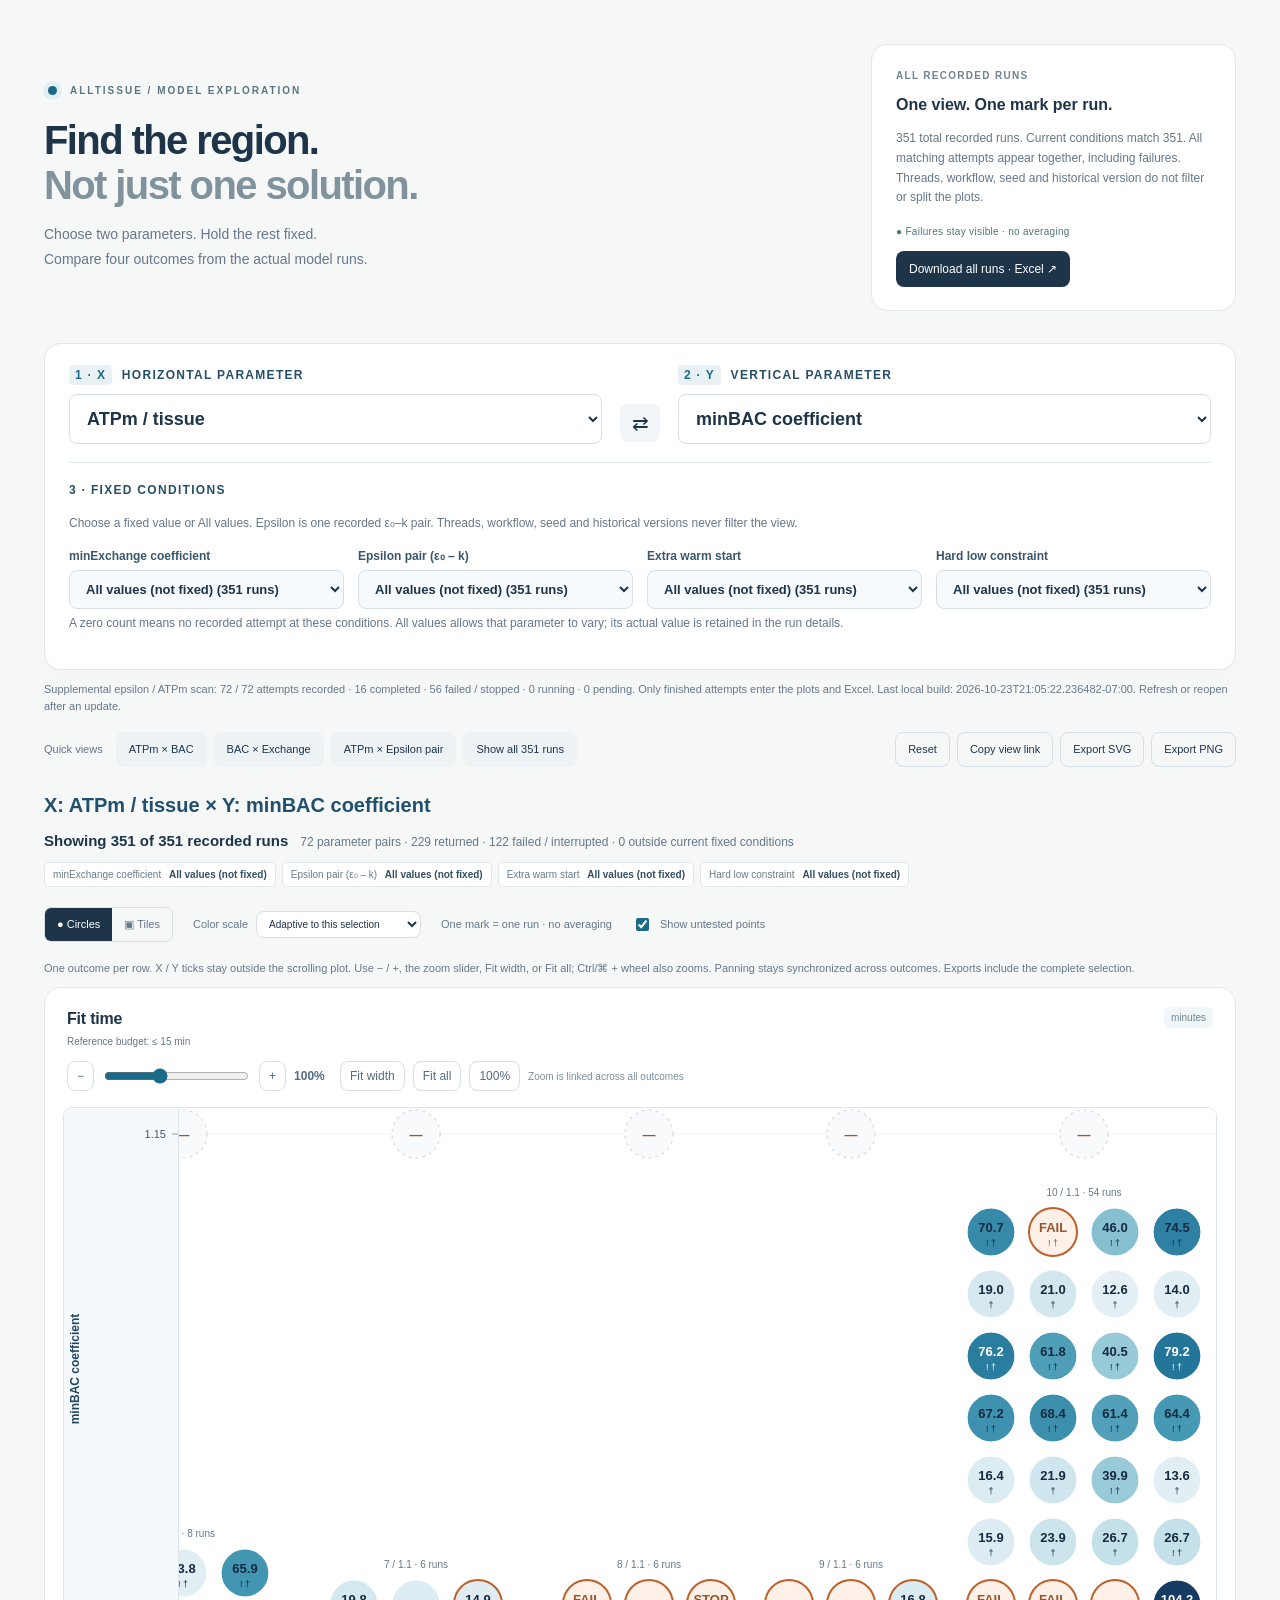
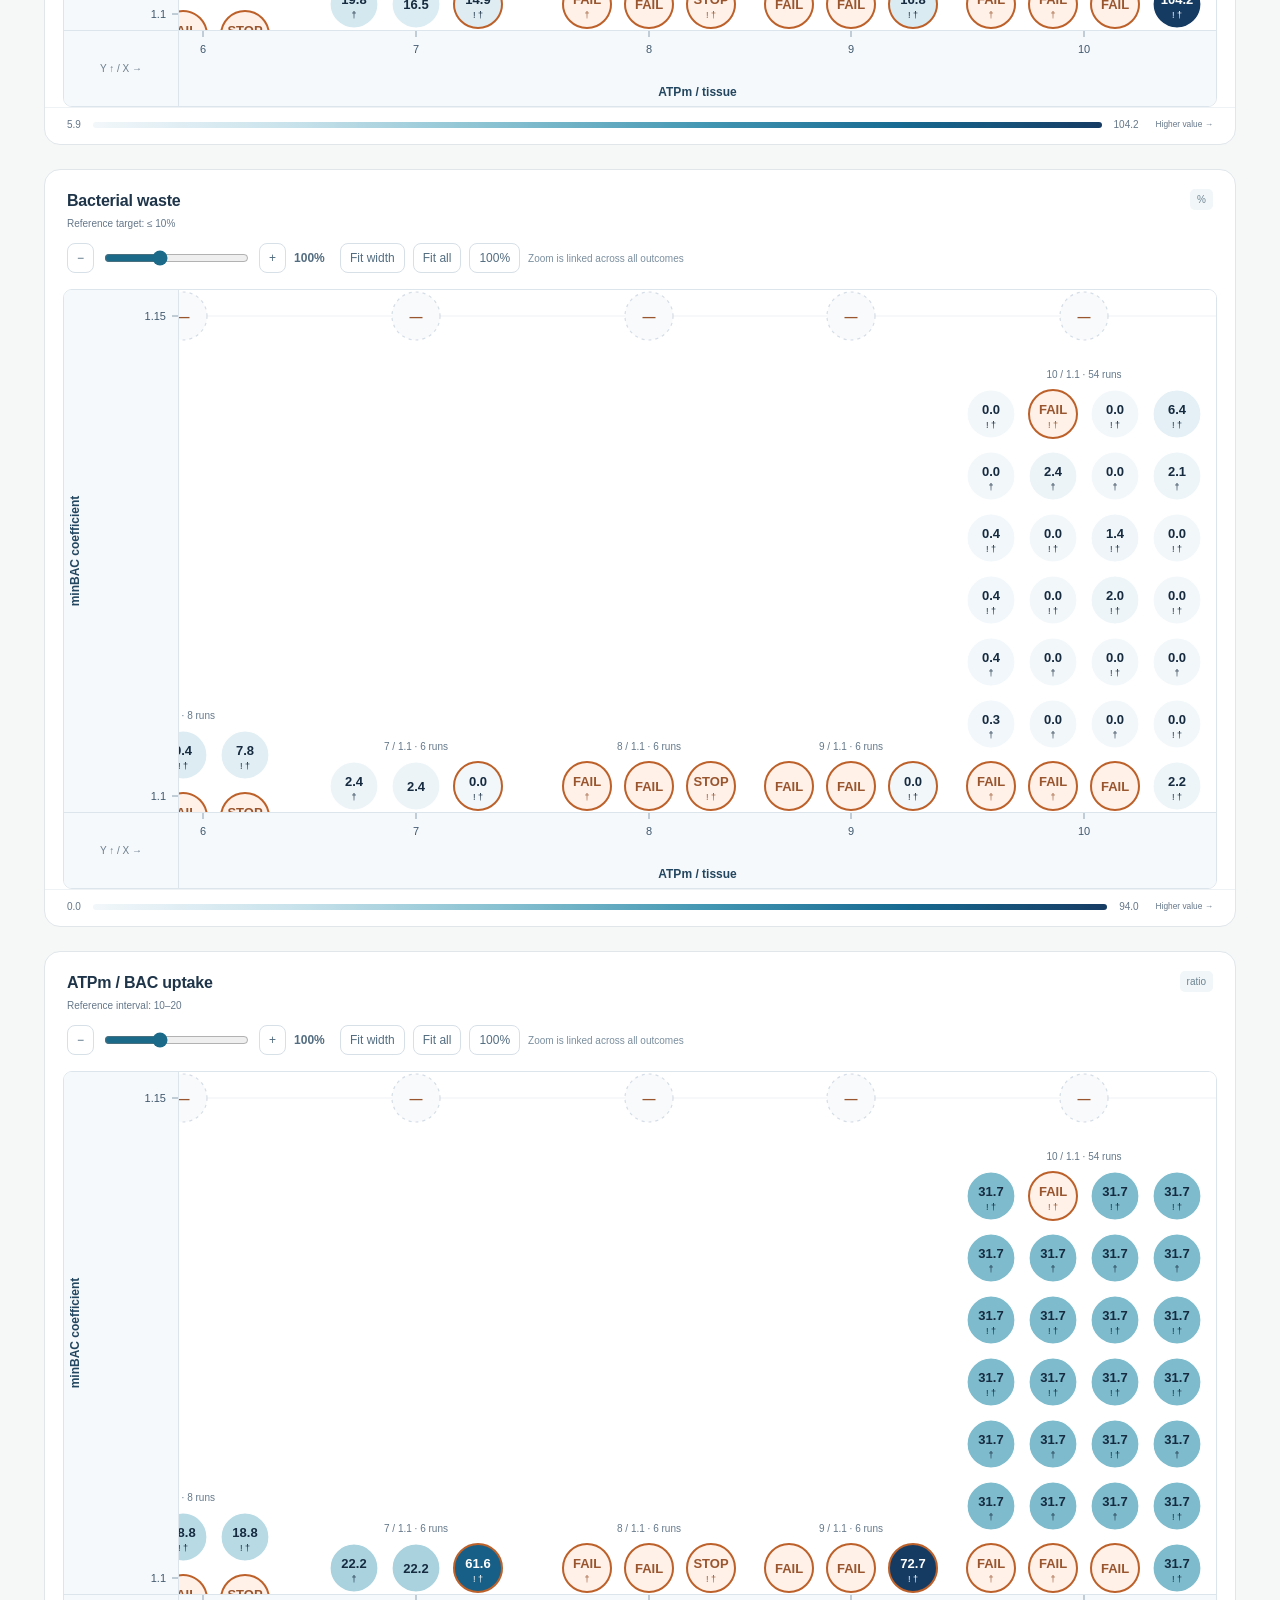
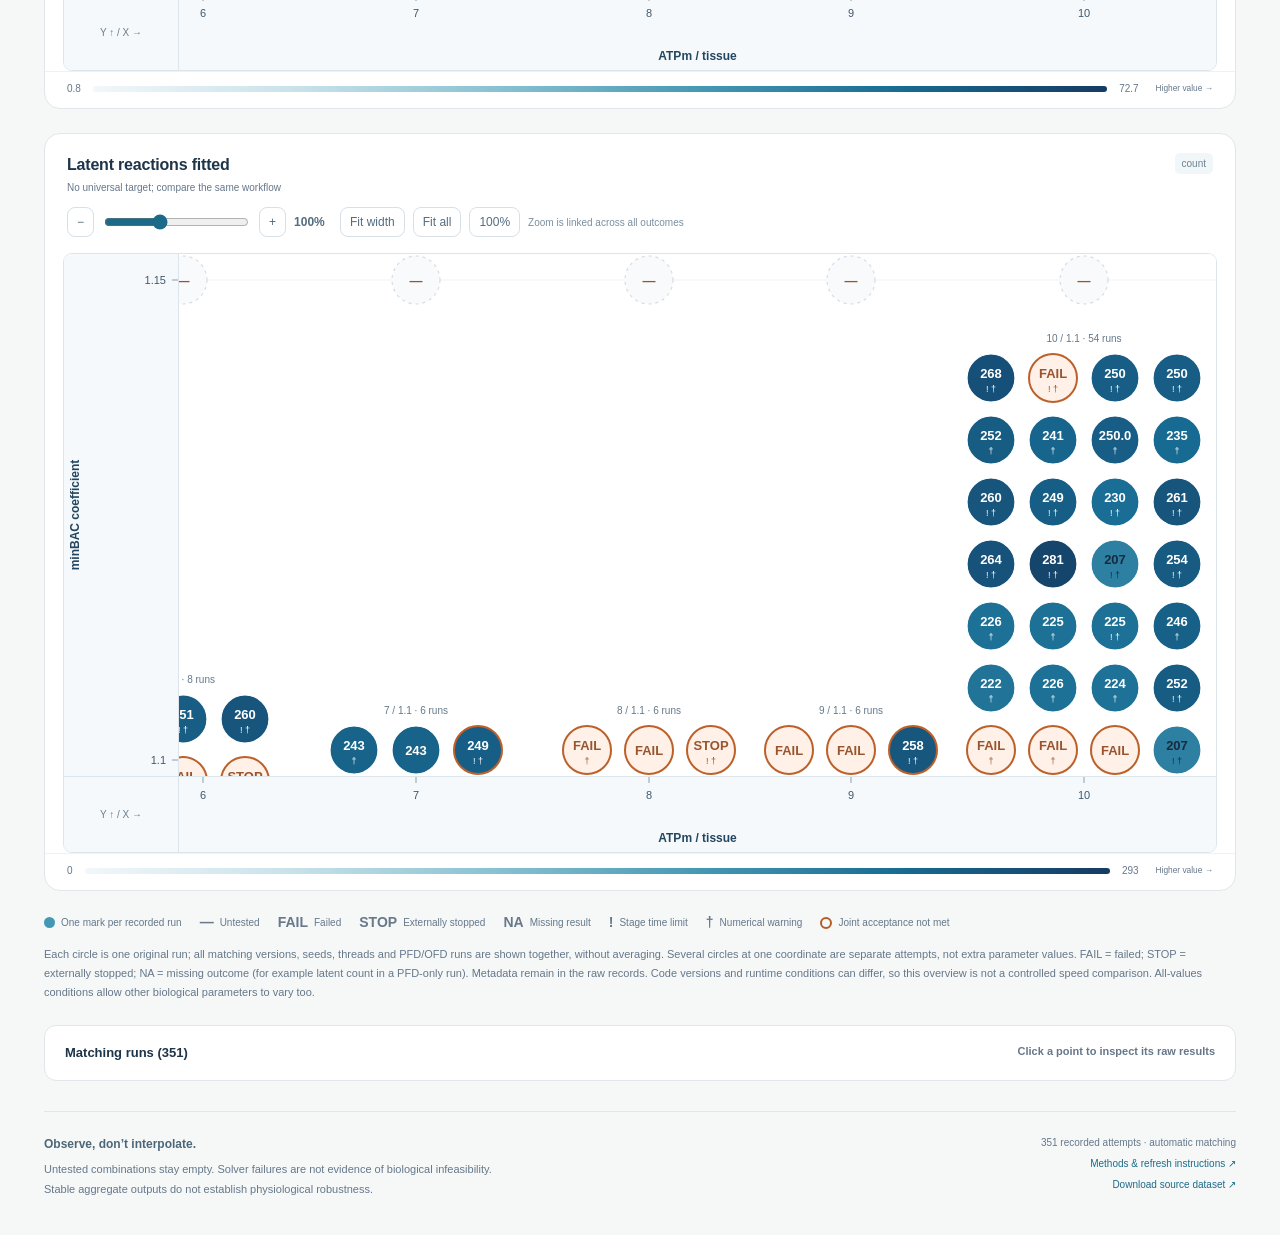
==== commit 4c8f3e01: "Update explorer to 351 recorded runs" ====
--- a/index.html
+++ b/index.html
@@ -51,7 +51,8 @@
       <label class="axis-control"><span class="field-label"><span class="axis-badge">2 · Y</span> VERTICAL PARAMETER</span><select id="y-axis" aria-label="Y parameter"></select></label>
       <div class="fixed-control"><span class="field-label">3 · FIXED CONDITIONS</span><button id="fixed-toggle" hidden><span id="fixed-summary"></span></button><div id="fixed-panel" class="fixed-panel"><div class="panel-heading"><p>Choose a fixed value or All values. Epsilon is one recorded ε₀–k pair. Threads, workflow, seed and historical versions never filter the view.</p><button id="fixed-close" hidden>Close</button></div><div id="fixed-fields" class="fixed-fields"></div><p class="small-note">A zero count means no recorded attempt at these conditions. All values allows that parameter to vary; its actual value is retained in the run details.</p></div></div>
     </section>
-    <div class="toolbar"><div class="presets"><span>Quick views</span><button data-preset="atpm,bac">ATPm × BAC</button><button data-preset="bac,exchange">BAC × Exchange</button><button data-preset="atpm,epsilon">ATPm × Epsilon pair</button><button id="show-all">Show all 279 runs</button></div><div class="toolbar-right"><button id="reset">Reset</button><button id="copy-link">Copy view link</button><button id="export-svg">Export SVG</button><button id="export-png">Export PNG</button></div></div>
+    <p id="scan-progress" class="small-note" role="status" hidden></p>
+    <div class="toolbar"><div class="presets"><span>Quick views</span><button data-preset="atpm,bac">ATPm × BAC</button><button data-preset="bac,exchange">BAC × Exchange</button><button data-preset="atpm,epsilon">ATPm × Epsilon pair</button><button id="show-all">Show all runs</button></div><div class="toolbar-right"><button id="reset">Reset</button><button id="copy-link">Copy view link</button><button id="export-svg">Export SVG</button><button id="export-png">Export PNG</button></div></div>
     <section class="selection-strip" aria-live="polite"><h2 id="axis-summary"></h2><div id="selection-summary"></div><div id="pinned-chips" class="chips"></div></section>
     <div class="view-options"><div class="shape-toggle" role="group" aria-label="Mark shape"><button id="shape-circle" data-shape="circle">● Circles</button><button id="shape-tile" data-shape="tile">▣ Tiles</button></div><label>Color scale <select id="color-scale"><option value="collection">Across all runs</option><option value="slice">Adaptive to this selection</option></select></label><span>One mark = one run · no averaging</span><label class="checkbox"><input id="untested" type="checkbox" checked> Show untested points</label></div>
     <div id="empty-state" class="empty-state" hidden><h2>No runs at these fixed conditions</h2><p>This is a data gap, not a failed or infeasible model. Try a different fixed value or reset the view.</p></div>
@@ -64,7 +65,7 @@
     <footer><div><strong>Observe, don’t interpolate.</strong><p>Untested combinations stay empty. Solver failures are not evidence of biological infeasibility.<br>Stable aggregate outputs do not establish physiological robustness.</p></div><div class="footer-meta"><span id="source-count"></span><a href="README.md">Methods &amp; refresh instructions ↗</a><a href="data.json">Download source dataset ↗</a></div></footer>
   </main>
   <div id="tooltip" class="tooltip" role="tooltip" hidden></div><div id="toast" class="toast" role="status" hidden></div>
-  <script id="experiment-data" type="application/json">{"meta":{"title":"Young AllTissue parameter explorer","generatedAt":"2026-10-23T04:31:42+00:00","sourceCount":279,"sources":[{"path":"/data/yuchengzhang/research/1_aging_C_elegans/allTissue-MERGE-v2-261002-minBAC-minExc/1_iMAT++/output/Young/test/flexibility_atlas_20261022_1845/all_279_attempts.tsv","sha256":"781dea250dee8fe09f6765ccf1a7467342b3daf45117424c0c33b2c8cf17d850","rows":279}],"epsilonProvenance":"Effective epsilon0 and k are mapped explicitly from the epsilon filename, overriding nominal TSV values for known files. epsilon_scale_2of5p5.mat uses original (0.01, 0.1) times 2/5.5; e095/e105 change only scaled epsilon0 by 0.95/1.05 and k095/k105 change only scaled k. Standard epsilon_e001_k01.mat means (0.01, 0.1), e0009 means epsilon0=0.009. Unknown filenames use finite explicit TSV epsilon0/k values or null; no epsilon MAT files are loaded and no model is run.","epsilonMapping":{"epsilon_e001_k01.mat":{"epsilon0":0.01,"k":0.1},"epsilon_e001_k05.mat":{"epsilon0":0.01,"k":0.5},"epsilon_e0005_k01.mat":{"epsilon0":0.005,"k":0.1},"epsilon_e0005_k05.mat":{"epsilon0":0.005,"k":0.5},"epsilon_e0001_k01.mat":{"epsilon0":0.001,"k":0.1},"epsilon_e0001_k05.mat":{"epsilon0":0.001,"k":0.5},"epsilon_e0009_k01.mat":{"epsilon0":0.009,"k":0.1},"epsilon_e0011_k01.mat":{"epsilon0":0.011,"k":0.1},"epsilon_e001_k009.mat":{"epsilon0":0.01,"k":0.09},"epsilon_e001_k011.mat":{"epsilon0":0.01,"k":0.11},"epsilon_scale_2of5p5.mat":{"epsilon0":0.0036363636363636364,"k":0.03636363636363637},"epsilon_scale_e095.mat":{"epsilon0":0.0034545454545454545,"k":0.03636363636363637},"epsilon_scale_e105.mat":{"epsilon0":0.0038181818181818182,"k":0.03636363636363637},"epsilon_scale_k095.mat":{"epsilon0":0.0036363636363636364,"k":0.034545454545454546},"epsilon_scale_k105.mat":{"epsilon0":0.0036363636363636364,"k":0.03818181818181819}}},"scopes":[{"id":"final","label":"Final protocol","description":"robustOFD_20261022_integerLock + robustOFD_20261022_validation; Integer-lock fix; total-flux gap 1e-4","count":19},{"id":"ATPm_sweep_20261005_130907","label":"ATPm_sweep_20261005_130907","description":"Recorded attempts from this protocol only; compare within this scope.","count":4},{"id":"atpm_3_4_20261012","label":"atpm_3_4_20261012","description":"Recorded attempts from this protocol only; compare within this scope.","count":3},{"id":"atpm_3_6_warmOnly_20261012","label":"atpm_3_6_warmOnly_20261012","description":"Recorded attempts from this protocol only; compare within this scope.","count":7},{"id":"atpm_4_6_20261012","label":"atpm_4_6_20261012","description":"Recorded attempts from this protocol only; compare within this scope.","count":5},{"id":"biological_assessment_20261012","label":"biological_assessment_20261012","description":"Recorded attempts from this protocol only; compare within this scope.","count":3},{"id":"e001_k01_minBAC_1.1","label":"e001_k01_minBAC_1.1","description":"Recorded attempts from this protocol only; compare within this scope.","count":1},{"id":"e001_k01_minBAC_1.1_hardConstrain","label":"e001_k01_minBAC_1.1_hardConstrain","description":"Recorded attempts from this protocol only; compare within this scope.","count":1},{"id":"e001_k01_minBAC_1.1_warmStart","label":"e001_k01_minBAC_1.1_warmStart","description":"Recorded attempts from this protocol only; compare within this scope.","count":1},{"id":"e001_k01_minBAC_1.1_warmStart_hardConstrain","label":"e001_k01_minBAC_1.1_warmStart_hardConstrain","description":"Recorded attempts from this protocol only; compare within this scope.","count":1},{"id":"epsilon_e0001_minBAC_coef11_comparison_20261003_134058","label":"epsilon_e0001_minBAC_coef11_comparison_20261003_134058","description":"Recorded attempts from this protocol only; compare within this scope.","count":2},{"id":"epsilon_minBAC_coef11_comparison_20261003_123944","label":"epsilon_minBAC_coef11_comparison_20261003_123944","description":"Recorded attempts from this protocol only; compare within this scope.","count":4},{"id":"epsilon_pfd_comparison_20261003_120357","label":"epsilon_pfd_comparison_20261003_120357","description":"Recorded attempts from this protocol only; compare within this scope.","count":4},{"id":"exploration_20261007_124013","label":"exploration_20261007_124013","description":"Recorded attempts from this protocol only; compare within this scope.","count":153},{"id":"minBAC_1.1_W_H_WH_minExc_20261006_095053","label":"minBAC_1.1_W_H_WH_minExc_20261006_095053","description":"Recorded attempts from this protocol only; compare within this scope.","count":12},{"id":"no_minBAC_W_H_WH_minExc_20261005_161719","label":"no_minBAC_W_H_WH_minExc_20261005_161719","description":"Recorded attempts from this protocol only; compare within this scope.","count":12},{"id":"robustOFD_20261022","label":"robustOFD_20261022","description":"Recorded attempts from this protocol only; compare within this scope.","count":4},{"id":"robustOFD_20261022_bound","label":"robustOFD_20261022_bound","description":"Recorded attempts from this protocol only; compare within this scope.","count":3},{"id":"robustOFD_20261022_lowScale","label":"robustOFD_20261022_lowScale","description":"Recorded attempts from this protocol only; compare within this scope.","count":6},{"id":"robustOFD_20261022_region","label":"robustOFD_20261022_region","description":"Recorded attempts from this protocol only; compare within this scope.","count":9},{"id":"robustOFD_20261022_threads","label":"robustOFD_20261022_threads","description":"Recorded attempts from this protocol only; compare within this scope.","count":4},{"id":"robustOFD_20261022_totalGap","label":"robustOFD_20261022_totalGap","description":"Recorded attempts from this protocol only; compare within this scope.","count":21}],"runs":[{"id":"exploration_20261007_124013/case_001","case":"case_001","protocol":"exploration_20261007_124013","scope":"exploration_20261007_124013","params":{"atpm":10.0,"bac":1.1,"exchange":"off","epsilon0":0.01,"k":0.1,"warm":"Off","hard":"Off","seed":0.0,"threads":64.0,"workflow":"OFD","policy":"Historical original"},"metrics":{"runtime":70.68833333333333,"waste":0.0,"ratio":31.71580044643688,"latent":268.0},"meta":{"state":"completed","timeLimit":true,"warning":true,"validation":true,"jointPass":null,"elapsedSeconds":4241.3,"workflowSeconds":null,"uptake":2.2071017919985736,"totalATPm":70.0,"Nfit":3215.0,"minLow":1.3199371544366991,"minTotal":1109.7705172224723,"exchangeFlux":105.1900416576747,"epsilonFile":"epsilon_e001_k01.mat","failureStage":null,"error":null,"started":"2026-10-07T12:52:29+08:00","source":"/data/yuchengzhang/research/1_aging_C_elegans/allTissue-MERGE-v2-261002-minBAC-minExc/1_iMAT++/output/Young/test/exploration_20261007_124013/results.tsv"}},{"id":"exploration_20261007_124013/case_002","case":"case_002","protocol":"exploration_20261007_124013","scope":"exploration_20261007_124013","params":{"atpm":10.0,"bac":1.1,"exchange":1.5,"epsilon0":0.01,"k":0.1,"warm":"Off","hard":"Off","seed":0.0,"threads":64.0,"workflow":"OFD","policy":"Historical original"},"metrics":{"runtime":null,"waste":null,"ratio":null,"latent":null},"meta":{"state":"failed","timeLimit":true,"warning":true,"validation":false,"jointPass":null,"elapsedSeconds":749.272612,"workflowSeconds":null,"uptake":null,"totalATPm":null,"Nfit":3215.0,"minLow":1.31993715,"minTotal":null,"exchangeFlux":null,"epsilonFile":"epsilon_e001_k01.mat","failureStage":"minTotal","error":"Stage minTotal has no valid feasible solution (stat=3).","started":"2026-10-07T12:52:29+08:00","source":"/data/yuchengzhang/research/1_aging_C_elegans/allTissue-MERGE-v2-261002-minBAC-minExc/1_iMAT++/output/Young/test/exploration_20261007_124013/results.tsv"}},{"id":"exploration_20261007_124013/case_003","case":"case_003","protocol":"exploration_20261007_124013","scope":"exploration_20261007_124013","params":{"atpm":10.0,"bac":1.1,"exchange":"off","epsilon0":0.01,"k":0.1,"warm":"On","hard":"Off","seed":0.0,"threads":64.0,"workflow":"OFD","policy":"Historical original"},"metrics":{"runtime":46.005,"waste":0.0,"ratio":31.71580044643688,"latent":250.0},"meta":{"state":"completed","timeLimit":true,"warning":true,"validation":true,"jointPass":null,"elapsedSeconds":2760.3,"workflowSeconds":null,"uptake":2.2071017919985736,"totalATPm":70.0,"Nfit":3215.0,"minLow":1.319937154524477,"minTotal":1109.2288886953384,"exchangeFlux":105.31138201484757,"epsilonFile":"epsilon_e001_k01.mat","failureStage":null,"error":null,"started":"2026-10-07T12:52:29+08:00","source":"/data/yuchengzhang/research/1_aging_C_elegans/allTissue-MERGE-v2-261002-minBAC-minExc/1_iMAT++/output/Young/test/exploration_20261007_124013/results.tsv"}},{"id":"exploration_20261007_124013/case_004","case":"case_004","protocol":"exploration_20261007_124013","scope":"exploration_20261007_124013","params":{"atpm":10.0,"bac":1.1,"exchange":1.5,"epsilon0":0.01,"k":0.1,"warm":"On","hard":"Off","seed":0.0,"threads":64.0,"workflow":"OFD","policy":"Historical original"},"metrics":{"runtime":74.48833333333333,"waste":6.371863336018725,"ratio":31.71580044643688,"latent":250.0},"meta":{"state":"completed","timeLimit":true,"warning":true,"validation":true,"jointPass":null,"elapsedSeconds":4469.3,"workflowSeconds":null,"uptake":2.2071017919985736,"totalATPm":70.0,"Nfit":3215.0,"minLow":1.319937154524477,"minTotal":1120.580205114396,"exchangeFlux":90.85856263016998,"epsilonFile":"epsilon_e001_k01.mat","failureStage":null,"error":null,"started":"2026-10-07T13:05:50+08:00","source":"/data/yuchengzhang/research/1_aging_C_elegans/allTissue-MERGE-v2-261002-minBAC-minExc/1_iMAT++/output/Young/test/exploration_20261007_124013/results.tsv"}},{"id":"exploration_20261007_124013/case_005","case":"case_005","protocol":"exploration_20261007_124013","scope":"exploration_20261007_124013","params":{"atpm":10.0,"bac":1.1,"exchange":"off","epsilon0":0.01,"k":0.1,"warm":"Off","hard":"On","seed":0.0,"threads":64.0,"workflow":"OFD","policy":"Historical original"},"metrics":{"runtime":18.971666666666668,"waste":0.0,"ratio":31.71580044643688,"latent":252.0},"meta":{"state":"completed","timeLimit":false,"warning":true,"validation":true,"jointPass":null,"elapsedSeconds":1138.3,"workflowSeconds":null,"uptake":2.2071017919985736,"totalATPm":70.0,"Nfit":3215.0,"minLow":1.3199371544366991,"minTotal":1109.9930980214765,"exchangeFlux":105.67493391271358,"epsilonFile":"epsilon_e001_k01.mat","failureStage":null,"error":null,"started":"2026-10-07T13:39:11+08:00","source":"/data/yuchengzhang/research/1_aging_C_elegans/allTissue-MERGE-v2-261002-minBAC-minExc/1_iMAT++/output/Young/test/exploration_20261007_124013/results.tsv"}},{"id":"exploration_20261007_124013/case_006","case":"case_006","protocol":"exploration_20261007_124013","scope":"exploration_20261007_124013","params":{"atpm":10.0,"bac":1.1,"exchange":1.5,"epsilon0":0.01,"k":0.1,"warm":"Off","hard":"On","seed":0.0,"threads":64.0,"workflow":"OFD","policy":"Historical original"},"metrics":{"runtime":20.996666666666666,"waste":2.393323395797683,"ratio":31.71580044643688,"latent":241.0},"meta":{"state":"completed","timeLimit":false,"warning":true,"validation":true,"jointPass":null,"elapsedSeconds":1259.8,"workflowSeconds":null,"uptake":2.2071017919985736,"totalATPm":70.0,"Nfit":3215.0,"minLow":1.3199371544366991,"minTotal":1121.0692612904168,"exchangeFlux":90.95529384938064,"epsilonFile":"epsilon_e001_k01.mat","failureStage":null,"error":null,"started":"2026-10-07T13:58:53+08:00","source":"/data/yuchengzhang/research/1_aging_C_elegans/allTissue-MERGE-v2-261002-minBAC-minExc/1_iMAT++/output/Young/test/exploration_20261007_124013/results.tsv"}},{"id":"exploration_20261007_124013/case_007","case":"case_007","protocol":"exploration_20261007_124013","scope":"exploration_20261007_124013","params":{"atpm":10.0,"bac":1.1,"exchange":"off","epsilon0":0.01,"k":0.1,"warm":"On","hard":"On","seed":0.0,"threads":64.0,"workflow":"OFD","policy":"Historical original"},"metrics":{"runtime":12.556666666666667,"waste":0.0,"ratio":31.71580044643688,"latent":249.99999999999343},"meta":{"state":"completed","timeLimit":false,"warning":true,"validation":true,"jointPass":null,"elapsedSeconds":753.4,"workflowSeconds":null,"uptake":2.2071017919985736,"totalATPm":70.0,"Nfit":3215.0,"minLow":1.319937154524477,"minTotal":1110.0114329413907,"exchangeFlux":105.5814837227954,"epsilonFile":"epsilon_e001_k01.mat","failureStage":null,"error":null,"started":"2026-10-07T14:03:53+08:00","source":"/data/yuchengzhang/research/1_aging_C_elegans/allTissue-MERGE-v2-261002-minBAC-minExc/1_iMAT++/output/Young/test/exploration_20261007_124013/results.tsv"}},{"id":"exploration_20261007_124013/case_008","case":"case_008","protocol":"exploration_20261007_124013","scope":"exploration_20261007_124013","params":{"atpm":10.0,"bac":1.1,"exchange":1.5,"epsilon0":0.01,"k":0.1,"warm":"On","hard":"On","seed":0.0,"threads":64.0,"workflow":"OFD","policy":"Historical original"},"metrics":{"runtime":14.011666666666667,"waste":2.066754447477783,"ratio":31.71580044643688,"latent":235.0},"meta":{"state":"completed","timeLimit":false,"warning":true,"validation":true,"jointPass":null,"elapsedSeconds":840.7,"workflowSeconds":null,"uptake":2.2071017919985736,"totalATPm":70.0,"Nfit":3215.0,"minLow":1.319937154524477,"minTotal":1121.1842431049884,"exchangeFlux":90.8984061189064,"epsilonFile":"epsilon_e001_k01.mat","failureStage":null,"error":null,"started":"2026-10-07T14:17:14+08:00","source":"/data/yuchengzhang/research/1_aging_C_elegans/allTissue-MERGE-v2-261002-minBAC-minExc/1_iMAT++/output/Young/test/exploration_20261007_124013/results.tsv"}},{"id":"exploration_20261007_124013/case_009","case":"case_009","protocol":"exploration_20261007_124013","scope":"exploration_20261007_124013","params":{"atpm":10.0,"bac":1.2,"exchange":"off","epsilon0":0.01,"k":0.1,"warm":"On","hard":"On","seed":0.0,"threads":64.0,"workflow":"OFD","policy":"Historical original"},"metrics":{"runtime":20.540000000000003,"waste":5.298992348586476,"ratio":29.07282805290064,"latent":253.0},"meta":{"state":"completed","timeLimit":false,"warning":true,"validation":true,"jointPass":null,"elapsedSeconds":1232.4,"workflowSeconds":null,"uptake":2.40774650036208,"totalATPm":70.0,"Nfit":3215.0,"minLow":1.3186712172773425,"minTotal":1114.2283164811654,"exchangeFlux":104.51705974416076,"epsilonFile":"epsilon_e001_k01.mat","failureStage":null,"error":null,"started":"2026-10-07T14:31:56+08:00","source":"/data/yuchengzhang/research/1_aging_C_elegans/allTissue-MERGE-v2-261002-minBAC-minExc/1_iMAT++/output/Young/test/exploration_20261007_124013/results.tsv"}},{"id":"exploration_20261007_124013/case_010","case":"case_010","protocol":"exploration_20261007_124013","scope":"exploration_20261007_124013","params":{"atpm":10.0,"bac":1.3,"exchange":"off","epsilon0":0.01,"k":0.1,"warm":"On","hard":"On","seed":0.0,"threads":64.0,"workflow":"OFD","policy":"Historical original"},"metrics":{"runtime":10.126666666666667,"waste":7.995849892804017,"ratio":26.83646523797354,"latent":239.0},"meta":{"state":"completed","timeLimit":false,"warning":true,"validation":true,"jointPass":null,"elapsedSeconds":607.6,"workflowSeconds":null,"uptake":2.6083912087255867,"totalATPm":70.0,"Nfit":3215.0,"minLow":1.3177422200099511,"minTotal":1145.0846869849534,"exchangeFlux":106.74952871175228,"epsilonFile":"epsilon_e001_k01.mat","failureStage":null,"error":null,"started":"2026-10-07T14:31:56+08:00","source":"/data/yuchengzhang/research/1_aging_C_elegans/allTissue-MERGE-v2-261002-minBAC-minExc/1_iMAT++/output/Young/test/exploration_20261007_124013/results.tsv"}},{"id":"exploration_20261007_124013/case_011","case":"case_011","protocol":"exploration_20261007_124013","scope":"exploration_20261007_124013","params":{"atpm":10.0,"bac":1.5,"exchange":"off","epsilon0":0.01,"k":0.1,"warm":"On","hard":"On","seed":0.0,"threads":64.0,"workflow":"OFD","policy":"Historical original"},"metrics":{"runtime":13.046666666666665,"waste":16.087852035872245,"ratio":23.25828176186412,"latent":246.0},"meta":{"state":"completed","timeLimit":false,"warning":true,"validation":true,"jointPass":null,"elapsedSeconds":782.8,"workflowSeconds":null,"uptake":3.0096806254526,"totalATPm":70.0,"Nfit":3215.0,"minLow":1.3158842247985,"minTotal":1207.9316718226523,"exchangeFlux":109.87202649587752,"epsilonFile":"epsilon_e001_k01.mat","failureStage":null,"error":null,"started":"2026-10-07T14:31:56+08:00","source":"/data/yuchengzhang/research/1_aging_C_elegans/allTissue-MERGE-v2-261002-minBAC-minExc/1_iMAT++/output/Young/test/exploration_20261007_124013/results.tsv"}},{"id":"exploration_20261007_124013/case_012","case":"case_012","protocol":"exploration_20261007_124013","scope":"exploration_20261007_124013","params":{"atpm":10.0,"bac":2.0,"exchange":"off","epsilon0":0.01,"k":0.1,"warm":"On","hard":"On","seed":0.0,"threads":64.0,"workflow":"OFD","policy":"Historical original"},"metrics":{"runtime":73.02666666666667,"waste":19.36990131698477,"ratio":17.443725811079872,"latent":258.0},"meta":{"state":"completed","timeLimit":true,"warning":true,"validation":true,"jointPass":null,"elapsedSeconds":4381.6,"workflowSeconds":null,"uptake":4.012904167270133,"totalATPm":70.0,"Nfit":3215.0,"minLow":1.3141726019472304,"minTotal":1470.167953515294,"exchangeFlux":130.56731778772502,"epsilonFile":"epsilon_e001_k01.mat","failureStage":null,"error":null,"started":"2026-10-07T14:42:38+08:00","source":"/data/yuchengzhang/research/1_aging_C_elegans/allTissue-MERGE-v2-261002-minBAC-minExc/1_iMAT++/output/Young/test/exploration_20261007_124013/results.tsv"}},{"id":"exploration_20261007_124013/case_013","case":"case_013","protocol":"exploration_20261007_124013","scope":"exploration_20261007_124013","params":{"atpm":10.0,"bac":1.05,"exchange":"off","epsilon0":0.01,"k":0.1,"warm":"On","hard":"On","seed":0.0,"threads":64.0,"workflow":"OFD","policy":"Historical original"},"metrics":{"runtime":17.803333333333335,"waste":0.0,"ratio":33.22606948952306,"latent":245.0},"meta":{"state":"completed","timeLimit":false,"warning":true,"validation":true,"jointPass":null,"elapsedSeconds":1068.2,"workflowSeconds":null,"uptake":2.10677943781682,"totalATPm":70.0,"Nfit":3215.0,"minLow":1.3206229890089445,"minTotal":1108.856985884117,"exchangeFlux":105.62986291558408,"epsilonFile":"epsilon_e001_k01.mat","failureStage":null,"error":null,"started":"2026-10-07T14:45:39+08:00","source":"/data/yuchengzhang/research/1_aging_C_elegans/allTissue-MERGE-v2-261002-minBAC-minExc/1_iMAT++/output/Young/test/exploration_20261007_124013/results.tsv"}},{"id":"exploration_20261007_124013/case_014","case":"case_014","protocol":"exploration_20261007_124013","scope":"exploration_20261007_124013","params":{"atpm":10.0,"bac":"off","exchange":"off","epsilon0":0.01,"k":0.1,"warm":"On","hard":"On","seed":0.0,"threads":64.0,"workflow":"OFD","policy":"Historical original"},"metrics":{"runtime":47.82333333333334,"waste":64.10316938794868,"ratio":5.996261545322633,"latent":263.0},"meta":{"state":"completed","timeLimit":true,"warning":true,"validation":true,"jointPass":null,"elapsedSeconds":2869.4,"workflowSeconds":null,"uptake":11.673940416192035,"totalATPm":70.0,"Nfit":3215.0,"minLow":1.3141714238528068,"minTotal":1616.292830686441,"exchangeFlux":104.24528441125148,"epsilonFile":"epsilon_e001_k01.mat","failureStage":null,"error":null,"started":"2026-10-07T14:53:20+08:00","source":"/data/yuchengzhang/research/1_aging_C_elegans/allTissue-MERGE-v2-261002-minBAC-minExc/1_iMAT++/output/Young/test/exploration_20261007_124013/results.tsv"}},{"id":"exploration_20261007_124013/case_015","case":"case_015","protocol":"exploration_20261007_124013","scope":"exploration_20261007_124013","params":{"atpm":7.0,"bac":1.1,"exchange":"off","epsilon0":0.01,"k":0.1,"warm":"On","hard":"On","seed":0.0,"threads":64.0,"workflow":"OFD","policy":"Historical original"},"metrics":{"runtime":19.81,"waste":2.393323367964172,"ratio":22.201060312947348,"latent":243.0},"meta":{"state":"completed","timeLimit":false,"warning":true,"validation":true,"jointPass":null,"elapsedSeconds":1188.6,"workflowSeconds":null,"uptake":2.207101791954679,"totalATPm":49.0,"Nfit":3215.0,"minLow":1.3199371545387508,"minTotal":915.6176506972802,"exchangeFlux":83.00253691971307,"epsilonFile":"epsilon_e001_k01.mat","failureStage":null,"error":null,"started":"2026-10-07T15:04:03+08:00","source":"/data/yuchengzhang/research/1_aging_C_elegans/allTissue-MERGE-v2-261002-minBAC-minExc/1_iMAT++/output/Young/test/exploration_20261007_124013/results.tsv"}},{"id":"exploration_20261007_124013/case_016","case":"case_016","protocol":"exploration_20261007_124013","scope":"exploration_20261007_124013","params":{"atpm":7.0,"bac":1.2,"exchange":"off","epsilon0":0.01,"k":0.1,"warm":"On","hard":"On","seed":0.0,"threads":64.0,"workflow":"OFD","policy":"Historical original"},"metrics":{"runtime":10.32,"waste":13.668388023481384,"ratio":20.35097963743518,"latent":247.0},"meta":{"state":"completed","timeLimit":false,"warning":true,"validation":true,"jointPass":null,"elapsedSeconds":619.2,"workflowSeconds":null,"uptake":2.407746500314195,"totalATPm":49.0,"Nfit":3215.0,"minLow":1.3186712178739677,"minTotal":923.5379605979156,"exchangeFlux":80.17574697100672,"epsilonFile":"epsilon_e001_k01.mat","failureStage":null,"error":null,"started":"2026-10-07T15:24:30+08:00","source":"/data/yuchengzhang/research/1_aging_C_elegans/allTissue-MERGE-v2-261002-minBAC-minExc/1_iMAT++/output/Young/test/exploration_20261007_124013/results.tsv"}},{"id":"exploration_20261007_124013/case_017","case":"case_017","protocol":"exploration_20261007_124013","scope":"exploration_20261007_124013","params":{"atpm":7.0,"bac":1.3,"exchange":"off","epsilon0":0.01,"k":0.1,"warm":"On","hard":"On","seed":0.0,"threads":64.0,"workflow":"OFD","policy":"Historical original"},"metrics":{"runtime":12.82,"waste":15.593554574821455,"ratio":18.785525666955085,"latent":250.0},"meta":{"state":"completed","timeLimit":false,"warning":true,"validation":true,"jointPass":null,"elapsedSeconds":769.2,"workflowSeconds":null,"uptake":2.6083912086737118,"totalATPm":49.0,"Nfit":3215.0,"minLow":1.3177422199903317,"minTotal":953.9996541746812,"exchangeFlux":83.03761769843457,"epsilonFile":"epsilon_e001_k01.mat","failureStage":null,"error":null,"started":"2026-10-07T15:35:33+08:00","source":"/data/yuchengzhang/research/1_aging_C_elegans/allTissue-MERGE-v2-261002-minBAC-minExc/1_iMAT++/output/Young/test/exploration_20261007_124013/results.tsv"}},{"id":"exploration_20261007_124013/case_018","case":"case_018","protocol":"exploration_20261007_124013","scope":"exploration_20261007_124013","params":{"atpm":7.0,"bac":1.5,"exchange":"off","epsilon0":0.01,"k":0.1,"warm":"On","hard":"On","seed":0.0,"threads":64.0,"workflow":"OFD","policy":"Historical original"},"metrics":{"runtime":10.531666666666666,"waste":17.691677632764865,"ratio":16.280797233628675,"latent":245.0},"meta":{"state":"completed","timeLimit":false,"warning":true,"validation":true,"jointPass":null,"elapsedSeconds":631.9,"workflowSeconds":null,"uptake":3.009680625392744,"totalATPm":49.0,"Nfit":3215.0,"minLow":1.3158842244467863,"minTotal":1015.4438295710622,"exchangeFlux":86.65558800284683,"epsilonFile":"epsilon_e001_k01.mat","failureStage":null,"error":null,"started":"2026-10-07T15:41:55+08:00","source":"/data/yuchengzhang/research/1_aging_C_elegans/allTissue-MERGE-v2-261002-minBAC-minExc/1_iMAT++/output/Young/test/exploration_20261007_124013/results.tsv"}},{"id":"exploration_20261007_124013/case_019","case":"case_019","protocol":"exploration_20261007_124013","scope":"exploration_20261007_124013","params":{"atpm":7.0,"bac":2.0,"exchange":"off","epsilon0":0.01,"k":0.1,"warm":"On","hard":"On","seed":0.0,"threads":64.0,"workflow":"OFD","policy":"Historical original"},"metrics":{"runtime":null,"waste":null,"ratio":null,"latent":null},"meta":{"state":"failed","timeLimit":false,"warning":true,"validation":false,"jointPass":null,"elapsedSeconds":231.274184,"workflowSeconds":null,"uptake":null,"totalATPm":null,"Nfit":3215.0,"minLow":1.31417209,"minTotal":null,"exchangeFlux":null,"epsilonFile":"epsilon_e001_k01.mat","failureStage":"minTotal","error":"MILP solving failed! Please inspect the reason!","started":"2026-10-07T15:49:17+08:00","source":"/data/yuchengzhang/research/1_aging_C_elegans/allTissue-MERGE-v2-261002-minBAC-minExc/1_iMAT++/output/Young/test/exploration_20261007_124013/results.tsv"}},{"id":"exploration_20261007_124013/case_020","case":"case_020","protocol":"exploration_20261007_124013","scope":"exploration_20261007_124013","params":{"atpm":7.0,"bac":1.05,"exchange":"off","epsilon0":0.01,"k":0.1,"warm":"On","hard":"On","seed":0.0,"threads":64.0,"workflow":"OFD","policy":"Historical original"},"metrics":{"runtime":14.348333333333333,"waste":2.762096175437335,"ratio":23.258248643128702,"latent":246.0},"meta":{"state":"completed","timeLimit":false,"warning":true,"validation":true,"jointPass":null,"elapsedSeconds":860.9,"workflowSeconds":null,"uptake":2.1067794377749207,"totalATPm":49.0,"Nfit":3215.0,"minLow":1.3206229889570924,"minTotal":914.130426430378,"exchangeFlux":83.17054812641955,"epsilonFile":"epsilon_e001_k01.mat","failureStage":null,"error":null,"started":"2026-10-07T15:53:18+08:00","source":"/data/yuchengzhang/research/1_aging_C_elegans/allTissue-MERGE-v2-261002-minBAC-minExc/1_iMAT++/output/Young/test/exploration_20261007_124013/results.tsv"}},{"id":"exploration_20261007_124013/case_021","case":"case_021","protocol":"exploration_20261007_124013","scope":"exploration_20261007_124013","params":{"atpm":7.0,"bac":"off","exchange":"off","epsilon0":0.01,"k":0.1,"warm":"On","hard":"On","seed":0.0,"threads":64.0,"workflow":"OFD","policy":"Historical original"},"metrics":{"runtime":31.478333333333335,"waste":67.87078136581938,"ratio":4.109361975073663,"latent":260.0},"meta":{"state":"completed","timeLimit":true,"warning":true,"validation":true,"jointPass":null,"elapsedSeconds":1888.7,"workflowSeconds":null,"uptake":11.923992166477774,"totalATPm":49.0,"Nfit":3215.0,"minLow":1.3141714238531037,"minTotal":1438.694797402425,"exchangeFlux":84.45926146481504,"epsilonFile":"epsilon_e001_k01.mat","failureStage":null,"error":null,"started":"2026-10-07T15:53:58+08:00","source":"/data/yuchengzhang/research/1_aging_C_elegans/allTissue-MERGE-v2-261002-minBAC-minExc/1_iMAT++/output/Young/test/exploration_20261007_124013/results.tsv"}},{"id":"exploration_20261007_124013/case_022","case":"case_022","protocol":"exploration_20261007_124013","scope":"exploration_20261007_124013","params":{"atpm":8.0,"bac":1.1,"exchange":"off","epsilon0":0.01,"k":0.1,"warm":"On","hard":"On","seed":0.0,"threads":64.0,"workflow":"OFD","policy":"Historical original"},"metrics":{"runtime":null,"waste":null,"ratio":null,"latent":null},"meta":{"state":"failed","timeLimit":false,"warning":true,"validation":false,"jointPass":null,"elapsedSeconds":129.216307,"workflowSeconds":null,"uptake":null,"totalATPm":null,"Nfit":3215.0,"minLow":null,"minTotal":null,"exchangeFlux":null,"epsilonFile":"epsilon_e001_k01.mat","failureStage":"minBAC","error":"doMinBac failed: no valid feasible solution.","started":"2026-10-07T15:56:19+08:00","source":"/data/yuchengzhang/research/1_aging_C_elegans/allTissue-MERGE-v2-261002-minBAC-minExc/1_iMAT++/output/Young/test/exploration_20261007_124013/results.tsv"}},{"id":"exploration_20261007_124013/case_023","case":"case_023","protocol":"exploration_20261007_124013","scope":"exploration_20261007_124013","params":{"atpm":8.0,"bac":1.2,"exchange":"off","epsilon0":0.01,"k":0.1,"warm":"On","hard":"On","seed":0.0,"threads":64.0,"workflow":"OFD","policy":"Historical original"},"metrics":{"runtime":null,"waste":null,"ratio":null,"latent":null},"meta":{"state":"failed","timeLimit":false,"warning":true,"validation":false,"jointPass":null,"elapsedSeconds":119.33157,"workflowSeconds":null,"uptake":null,"totalATPm":null,"Nfit":3215.0,"minLow":null,"minTotal":null,"exchangeFlux":null,"epsilonFile":"epsilon_e001_k01.mat","failureStage":"minBAC","error":"doMinBac failed: no valid feasible solution.","started":"2026-10-07T15:59:20+08:00","source":"/data/yuchengzhang/research/1_aging_C_elegans/allTissue-MERGE-v2-261002-minBAC-minExc/1_iMAT++/output/Young/test/exploration_20261007_124013/results.tsv"}},{"id":"exploration_20261007_124013/case_024","case":"case_024","protocol":"exploration_20261007_124013","scope":"exploration_20261007_124013","params":{"atpm":8.0,"bac":1.3,"exchange":"off","epsilon0":0.01,"k":0.1,"warm":"On","hard":"On","seed":0.0,"threads":64.0,"workflow":"OFD","policy":"Historical original"},"metrics":{"runtime":null,"waste":null,"ratio":null,"latent":null},"meta":{"state":"failed","timeLimit":false,"warning":true,"validation":false,"jointPass":null,"elapsedSeconds":125.630247,"workflowSeconds":null,"uptake":null,"totalATPm":null,"Nfit":3215.0,"minLow":null,"minTotal":null,"exchangeFlux":null,"epsilonFile":"epsilon_e001_k01.mat","failureStage":"minBAC","error":"doMinBac failed: no valid feasible solution.","started":"2026-10-07T16:02:01+08:00","source":"/data/yuchengzhang/research/1_aging_C_elegans/allTissue-MERGE-v2-261002-minBAC-minExc/1_iMAT++/output/Young/test/exploration_20261007_124013/results.tsv"}},{"id":"exploration_20261007_124013/case_025","case":"case_025","protocol":"exploration_20261007_124013","scope":"exploration_20261007_124013","params":{"atpm":8.0,"bac":1.5,"exchange":"off","epsilon0":0.01,"k":0.1,"warm":"On","hard":"On","seed":0.0,"threads":64.0,"workflow":"OFD","policy":"Historical original"},"metrics":{"runtime":null,"waste":null,"ratio":null,"latent":null},"meta":{"state":"failed","timeLimit":false,"warning":true,"validation":false,"jointPass":null,"elapsedSeconds":119.883277,"workflowSeconds":null,"uptake":null,"totalATPm":null,"Nfit":3215.0,"minLow":null,"minTotal":null,"exchangeFlux":null,"epsilonFile":"epsilon_e001_k01.mat","failureStage":"minBAC","error":"doMinBac failed: no valid feasible solution.","started":"2026-10-07T16:04:41+08:00","source":"/data/yuchengzhang/research/1_aging_C_elegans/allTissue-MERGE-v2-261002-minBAC-minExc/1_iMAT++/output/Young/test/exploration_20261007_124013/results.tsv"}},{"id":"exploration_20261007_124013/case_026","case":"case_026","protocol":"exploration_20261007_124013","scope":"exploration_20261007_124013","params":{"atpm":8.0,"bac":2.0,"exchange":"off","epsilon0":0.01,"k":0.1,"warm":"On","hard":"On","seed":0.0,"threads":64.0,"workflow":"OFD","policy":"Historical original"},"metrics":{"runtime":null,"waste":null,"ratio":null,"latent":null},"meta":{"state":"failed","timeLimit":false,"warning":true,"validation":false,"jointPass":null,"elapsedSeconds":121.402902,"workflowSeconds":null,"uptake":null,"totalATPm":null,"Nfit":3215.0,"minLow":null,"minTotal":null,"exchangeFlux":null,"epsilonFile":"epsilon_e001_k01.mat","failureStage":"minBAC","error":"doMinBac failed: no valid feasible solution.","started":"2026-10-07T16:07:22+08:00","source":"/data/yuchengzhang/research/1_aging_C_elegans/allTissue-MERGE-v2-261002-minBAC-minExc/1_iMAT++/output/Young/test/exploration_20261007_124013/results.tsv"}},{"id":"exploration_20261007_124013/case_027","case":"case_027","protocol":"exploration_20261007_124013","scope":"exploration_20261007_124013","params":{"atpm":8.0,"bac":1.05,"exchange":"off","epsilon0":0.01,"k":0.1,"warm":"On","hard":"On","seed":0.0,"threads":64.0,"workflow":"OFD","policy":"Historical original"},"metrics":{"runtime":null,"waste":null,"ratio":null,"latent":null},"meta":{"state":"failed","timeLimit":false,"warning":true,"validation":false,"jointPass":null,"elapsedSeconds":114.00586,"workflowSeconds":null,"uptake":null,"totalATPm":null,"Nfit":3215.0,"minLow":null,"minTotal":null,"exchangeFlux":null,"epsilonFile":"epsilon_e001_k01.mat","failureStage":"minBAC","error":"doMinBac failed: no valid feasible solution.","started":"2026-10-07T16:08:23+08:00","source":"/data/yuchengzhang/research/1_aging_C_elegans/allTissue-MERGE-v2-261002-minBAC-minExc/1_iMAT++/output/Young/test/exploration_20261007_124013/results.tsv"}},{"id":"exploration_20261007_124013/case_028","case":"case_028","protocol":"exploration_20261007_124013","scope":"exploration_20261007_124013","params":{"atpm":8.0,"bac":"off","exchange":"off","epsilon0":0.01,"k":0.1,"warm":"On","hard":"On","seed":0.0,"threads":64.0,"workflow":"OFD","policy":"Historical original"},"metrics":{"runtime":null,"waste":null,"ratio":null,"latent":259.0},"meta":{"state":"failed","timeLimit":true,"warning":true,"validation":false,"jointPass":null,"elapsedSeconds":2036.758151,"workflowSeconds":null,"uptake":null,"totalATPm":null,"Nfit":3215.0,"minLow":1.31417142,"minTotal":null,"exchangeFlux":null,"epsilonFile":"epsilon_e001_k01.mat","failureStage":"latent_total_6","error":"Stage latent_total_6 has no valid feasible solution (stat=3).","started":"2026-10-07T16:10:03+08:00","source":"/data/yuchengzhang/research/1_aging_C_elegans/allTissue-MERGE-v2-261002-minBAC-minExc/1_iMAT++/output/Young/test/exploration_20261007_124013/results.tsv"}},{"id":"exploration_20261007_124013/case_029","case":"case_029","protocol":"exploration_20261007_124013","scope":"exploration_20261007_124013","params":{"atpm":9.0,"bac":1.1,"exchange":"off","epsilon0":0.01,"k":0.1,"warm":"On","hard":"On","seed":0.0,"threads":64.0,"workflow":"OFD","policy":"Historical original"},"metrics":{"runtime":null,"waste":null,"ratio":null,"latent":null},"meta":{"state":"failed","timeLimit":false,"warning":false,"validation":false,"jointPass":null,"elapsedSeconds":296.346861,"workflowSeconds":null,"uptake":null,"totalATPm":null,"Nfit":3215.0,"minLow":null,"minTotal":null,"exchangeFlux":null,"epsilonFile":"epsilon_e001_k01.mat","failureStage":"minBAC","error":"doMinBac failed: no valid feasible solution.","started":"2026-10-07T16:11:03+08:00","source":"/data/yuchengzhang/research/1_aging_C_elegans/allTissue-MERGE-v2-261002-minBAC-minExc/1_iMAT++/output/Young/test/exploration_20261007_124013/results.tsv"}},{"id":"exploration_20261007_124013/case_030","case":"case_030","protocol":"exploration_20261007_124013","scope":"exploration_20261007_124013","params":{"atpm":9.0,"bac":1.2,"exchange":"off","epsilon0":0.01,"k":0.1,"warm":"On","hard":"On","seed":0.0,"threads":64.0,"workflow":"OFD","policy":"Historical original"},"metrics":{"runtime":null,"waste":null,"ratio":null,"latent":null},"meta":{"state":"failed","timeLimit":false,"warning":false,"validation":false,"jointPass":null,"elapsedSeconds":310.37987,"workflowSeconds":null,"uptake":null,"totalATPm":null,"Nfit":3215.0,"minLow":null,"minTotal":null,"exchangeFlux":null,"epsilonFile":"epsilon_e001_k01.mat","failureStage":"minBAC","error":"doMinBac failed: no valid feasible solution.","started":"2026-10-07T16:16:45+08:00","source":"/data/yuchengzhang/research/1_aging_C_elegans/allTissue-MERGE-v2-261002-minBAC-minExc/1_iMAT++/output/Young/test/exploration_20261007_124013/results.tsv"}},{"id":"exploration_20261007_124013/case_031","case":"case_031","protocol":"exploration_20261007_124013","scope":"exploration_20261007_124013","params":{"atpm":9.0,"bac":1.3,"exchange":"off","epsilon0":0.01,"k":0.1,"warm":"On","hard":"On","seed":0.0,"threads":64.0,"workflow":"OFD","policy":"Historical original"},"metrics":{"runtime":null,"waste":null,"ratio":null,"latent":null},"meta":{"state":"failed","timeLimit":false,"warning":false,"validation":false,"jointPass":null,"elapsedSeconds":308.881385,"workflowSeconds":null,"uptake":null,"totalATPm":null,"Nfit":3215.0,"minLow":null,"minTotal":null,"exchangeFlux":null,"epsilonFile":"epsilon_e001_k01.mat","failureStage":"minBAC","error":"doMinBac failed: no valid feasible solution.","started":"2026-10-07T16:22:47+08:00","source":"/data/yuchengzhang/research/1_aging_C_elegans/allTissue-MERGE-v2-261002-minBAC-minExc/1_iMAT++/output/Young/test/exploration_20261007_124013/results.tsv"}},{"id":"exploration_20261007_124013/case_032","case":"case_032","protocol":"exploration_20261007_124013","scope":"exploration_20261007_124013","params":{"atpm":9.0,"bac":1.5,"exchange":"off","epsilon0":0.01,"k":0.1,"warm":"On","hard":"On","seed":0.0,"threads":64.0,"workflow":"OFD","policy":"Historical original"},"metrics":{"runtime":null,"waste":null,"ratio":null,"latent":null},"meta":{"state":"failed","timeLimit":false,"warning":false,"validation":false,"jointPass":null,"elapsedSeconds":307.899154,"workflowSeconds":null,"uptake":null,"totalATPm":null,"Nfit":3215.0,"minLow":null,"minTotal":null,"exchangeFlux":null,"epsilonFile":"epsilon_e001_k01.mat","failureStage":"minBAC","error":"doMinBac failed: no valid feasible solution.","started":"2026-10-07T16:26:08+08:00","source":"/data/yuchengzhang/research/1_aging_C_elegans/allTissue-MERGE-v2-261002-minBAC-minExc/1_iMAT++/output/Young/test/exploration_20261007_124013/results.tsv"}},{"id":"exploration_20261007_124013/case_033","case":"case_033","protocol":"exploration_20261007_124013","scope":"exploration_20261007_124013","params":{"atpm":9.0,"bac":2.0,"exchange":"off","epsilon0":0.01,"k":0.1,"warm":"On","hard":"On","seed":0.0,"threads":64.0,"workflow":"OFD","policy":"Historical original"},"metrics":{"runtime":null,"waste":null,"ratio":null,"latent":null},"meta":{"state":"failed","timeLimit":false,"warning":false,"validation":false,"jointPass":null,"elapsedSeconds":307.558556,"workflowSeconds":null,"uptake":null,"totalATPm":null,"Nfit":3215.0,"minLow":null,"minTotal":null,"exchangeFlux":null,"epsilonFile":"epsilon_e001_k01.mat","failureStage":"minBAC","error":"doMinBac failed: no valid feasible solution.","started":"2026-10-07T16:28:49+08:00","source":"/data/yuchengzhang/research/1_aging_C_elegans/allTissue-MERGE-v2-261002-minBAC-minExc/1_iMAT++/output/Young/test/exploration_20261007_124013/results.tsv"}},{"id":"exploration_20261007_124013/case_034","case":"case_034","protocol":"exploration_20261007_124013","scope":"exploration_20261007_124013","params":{"atpm":9.0,"bac":1.05,"exchange":"off","epsilon0":0.01,"k":0.1,"warm":"On","hard":"On","seed":0.0,"threads":64.0,"workflow":"OFD","policy":"Historical original"},"metrics":{"runtime":null,"waste":null,"ratio":null,"latent":null},"meta":{"state":"failed","timeLimit":false,"warning":false,"validation":false,"jointPass":null,"elapsedSeconds":289.501219,"workflowSeconds":null,"uptake":null,"totalATPm":null,"Nfit":3215.0,"minLow":null,"minTotal":null,"exchangeFlux":null,"epsilonFile":"epsilon_e001_k01.mat","failureStage":"minBAC","error":"doMinBac failed: no valid feasible solution.","started":"2026-10-07T16:32:10+08:00","source":"/data/yuchengzhang/research/1_aging_C_elegans/allTissue-MERGE-v2-261002-minBAC-minExc/1_iMAT++/output/Young/test/exploration_20261007_124013/results.tsv"}},{"id":"exploration_20261007_124013/case_035","case":"case_035","protocol":"exploration_20261007_124013","scope":"exploration_20261007_124013","params":{"atpm":9.0,"bac":"off","exchange":"off","epsilon0":0.01,"k":0.1,"warm":"On","hard":"On","seed":0.0,"threads":64.0,"workflow":"OFD","policy":"Historical original"},"metrics":{"runtime":null,"waste":null,"ratio":null,"latent":266.0},"meta":{"state":"failed","timeLimit":true,"warning":true,"validation":false,"jointPass":null,"elapsedSeconds":1825.197305,"workflowSeconds":null,"uptake":null,"totalATPm":null,"Nfit":3215.0,"minLow":1.31417142,"minTotal":null,"exchangeFlux":null,"epsilonFile":"epsilon_e001_k01.mat","failureStage":"latent_total_5","error":"Stage latent_total_5 has no valid feasible solution (stat=3).","started":"2026-10-07T16:34:31+08:00","source":"/data/yuchengzhang/research/1_aging_C_elegans/allTissue-MERGE-v2-261002-minBAC-minExc/1_iMAT++/output/Young/test/exploration_20261007_124013/results.tsv"}},{"id":"exploration_20261007_124013/case_036","case":"case_036","protocol":"exploration_20261007_124013","scope":"exploration_20261007_124013","params":{"atpm":6.0,"bac":1.1,"exchange":"off","epsilon0":0.01,"k":0.1,"warm":"On","hard":"On","seed":0.0,"threads":64.0,"workflow":"OFD","policy":"Historical original"},"metrics":{"runtime":null,"waste":null,"ratio":null,"latent":null},"meta":{"state":"failed","timeLimit":false,"warning":true,"validation":false,"jointPass":null,"elapsedSeconds":97.745975,"workflowSeconds":null,"uptake":null,"totalATPm":null,"Nfit":3215.0,"minLow":null,"minTotal":null,"exchangeFlux":null,"epsilonFile":"epsilon_e001_k01.mat","failureStage":"minBAC","error":"doMinBac failed: no valid feasible solution.","started":"2026-10-07T16:37:52+08:00","source":"/data/yuchengzhang/research/1_aging_C_elegans/allTissue-MERGE-v2-261002-minBAC-minExc/1_iMAT++/output/Young/test/exploration_20261007_124013/results.tsv"}},{"id":"exploration_20261007_124013/case_037","case":"case_037","protocol":"exploration_20261007_124013","scope":"exploration_20261007_124013","params":{"atpm":6.0,"bac":1.2,"exchange":"off","epsilon0":0.01,"k":0.1,"warm":"On","hard":"On","seed":0.0,"threads":64.0,"workflow":"OFD","policy":"Historical original"},"metrics":{"runtime":null,"waste":null,"ratio":null,"latent":null},"meta":{"state":"failed","timeLimit":false,"warning":true,"validation":false,"jointPass":null,"elapsedSeconds":94.717843,"workflowSeconds":null,"uptake":null,"totalATPm":null,"Nfit":3215.0,"minLow":null,"minTotal":null,"exchangeFlux":null,"epsilonFile":"epsilon_e001_k01.mat","failureStage":"minBAC","error":"doMinBac failed: no valid feasible solution.","started":"2026-10-07T16:40:13+08:00","source":"/data/yuchengzhang/research/1_aging_C_elegans/allTissue-MERGE-v2-261002-minBAC-minExc/1_iMAT++/output/Young/test/exploration_20261007_124013/results.tsv"}},{"id":"exploration_20261007_124013/case_038","case":"case_038","protocol":"exploration_20261007_124013","scope":"exploration_20261007_124013","params":{"atpm":6.0,"bac":1.3,"exchange":"off","epsilon0":0.01,"k":0.1,"warm":"On","hard":"On","seed":0.0,"threads":64.0,"workflow":"OFD","policy":"Historical original"},"metrics":{"runtime":null,"waste":null,"ratio":null,"latent":null},"meta":{"state":"failed","timeLimit":false,"warning":true,"validation":false,"jointPass":null,"elapsedSeconds":102.356454,"workflowSeconds":null,"uptake":null,"totalATPm":null,"Nfit":3215.0,"minLow":null,"minTotal":null,"exchangeFlux":null,"epsilonFile":"epsilon_e001_k01.mat","failureStage":"minBAC","error":"doMinBac failed: no valid feasible solution.","started":"2026-10-07T16:42:34+08:00","source":"/data/yuchengzhang/research/1_aging_C_elegans/allTissue-MERGE-v2-261002-minBAC-minExc/1_iMAT++/output/Young/test/exploration_20261007_124013/results.tsv"}},{"id":"exploration_20261007_124013/case_039","case":"case_039","protocol":"exploration_20261007_124013","scope":"exploration_20261007_124013","params":{"atpm":6.0,"bac":1.5,"exchange":"off","epsilon0":0.01,"k":0.1,"warm":"On","hard":"On","seed":0.0,"threads":64.0,"workflow":"OFD","policy":"Historical original"},"metrics":{"runtime":null,"waste":null,"ratio":null,"latent":null},"meta":{"state":"failed","timeLimit":false,"warning":true,"validation":false,"jointPass":null,"elapsedSeconds":102.32826,"workflowSeconds":null,"uptake":null,"totalATPm":null,"Nfit":3215.0,"minLow":null,"minTotal":null,"exchangeFlux":null,"epsilonFile":"epsilon_e001_k01.mat","failureStage":"minBAC","error":"doMinBac failed: no valid feasible solution.","started":"2026-10-07T16:44:35+08:00","source":"/data/yuchengzhang/research/1_aging_C_elegans/allTissue-MERGE-v2-261002-minBAC-minExc/1_iMAT++/output/Young/test/exploration_20261007_124013/results.tsv"}},{"id":"exploration_20261007_124013/case_040","case":"case_040","protocol":"exploration_20261007_124013","scope":"exploration_20261007_124013","params":{"atpm":6.0,"bac":2.0,"exchange":"off","epsilon0":0.01,"k":0.1,"warm":"On","hard":"On","seed":0.0,"threads":64.0,"workflow":"OFD","policy":"Historical original"},"metrics":{"runtime":null,"waste":null,"ratio":null,"latent":null},"meta":{"state":"failed","timeLimit":false,"warning":true,"validation":false,"jointPass":null,"elapsedSeconds":103.873318,"workflowSeconds":null,"uptake":null,"totalATPm":null,"Nfit":3215.0,"minLow":null,"minTotal":null,"exchangeFlux":null,"epsilonFile":"epsilon_e001_k01.mat","failureStage":"minBAC","error":"doMinBac failed: no valid feasible solution.","started":"2026-10-07T16:44:55+08:00","source":"/data/yuchengzhang/research/1_aging_C_elegans/allTissue-MERGE-v2-261002-minBAC-minExc/1_iMAT++/output/Young/test/exploration_20261007_124013/results.tsv"}},{"id":"exploration_20261007_124013/case_041","case":"case_041","protocol":"exploration_20261007_124013","scope":"exploration_20261007_124013","params":{"atpm":6.0,"bac":1.05,"exchange":"off","epsilon0":0.01,"k":0.1,"warm":"On","hard":"On","seed":0.0,"threads":64.0,"workflow":"OFD","policy":"Historical original"},"metrics":{"runtime":null,"waste":null,"ratio":null,"latent":null},"meta":{"state":"failed","timeLimit":false,"warning":true,"validation":false,"jointPass":null,"elapsedSeconds":104.942522,"workflowSeconds":null,"uptake":null,"totalATPm":null,"Nfit":3215.0,"minLow":null,"minTotal":null,"exchangeFlux":null,"epsilonFile":"epsilon_e001_k01.mat","failureStage":"minBAC","error":"doMinBac failed: no valid feasible solution.","started":"2026-10-07T16:46:55+08:00","source":"/data/yuchengzhang/research/1_aging_C_elegans/allTissue-MERGE-v2-261002-minBAC-minExc/1_iMAT++/output/Young/test/exploration_20261007_124013/results.tsv"}},{"id":"exploration_20261007_124013/case_042","case":"case_042","protocol":"exploration_20261007_124013","scope":"exploration_20261007_124013","params":{"atpm":6.0,"bac":"off","exchange":"off","epsilon0":0.01,"k":0.1,"warm":"On","hard":"On","seed":0.0,"threads":64.0,"workflow":"OFD","policy":"Historical original"},"metrics":{"runtime":50.281666666666666,"waste":69.30046021530089,"ratio":3.47367700877461,"latent":269.0},"meta":{"state":"completed","timeLimit":true,"warning":true,"validation":true,"jointPass":null,"elapsedSeconds":3016.9,"workflowSeconds":null,"uptake":12.090934158215278,"totalATPm":42.0,"Nfit":3215.0,"minLow":1.3141714238530389,"minTotal":1379.9144262034254,"exchangeFlux":77.86484710582924,"epsilonFile":"epsilon_e001_k01.mat","failureStage":null,"error":null,"started":"2026-10-07T16:47:15+08:00","source":"/data/yuchengzhang/research/1_aging_C_elegans/allTissue-MERGE-v2-261002-minBAC-minExc/1_iMAT++/output/Young/test/exploration_20261007_124013/results.tsv"}},{"id":"exploration_20261007_124013/case_043","case":"case_043","protocol":"exploration_20261007_124013","scope":"exploration_20261007_124013","params":{"atpm":5.0,"bac":1.1,"exchange":"off","epsilon0":0.01,"k":0.1,"warm":"On","hard":"On","seed":0.0,"threads":64.0,"workflow":"OFD","policy":"Historical original"},"metrics":{"runtime":null,"waste":null,"ratio":null,"latent":null},"meta":{"state":"failed","timeLimit":false,"warning":true,"validation":false,"jointPass":null,"elapsedSeconds":100.668247,"workflowSeconds":null,"uptake":null,"totalATPm":null,"Nfit":3215.0,"minLow":null,"minTotal":null,"exchangeFlux":null,"epsilonFile":"epsilon_e001_k01.mat","failureStage":"minBAC","error":"doMinBac failed: no valid feasible solution.","started":"2026-10-07T16:49:16+08:00","source":"/data/yuchengzhang/research/1_aging_C_elegans/allTissue-MERGE-v2-261002-minBAC-minExc/1_iMAT++/output/Young/test/exploration_20261007_124013/results.tsv"}},{"id":"exploration_20261007_124013/case_044","case":"case_044","protocol":"exploration_20261007_124013","scope":"exploration_20261007_124013","params":{"atpm":5.0,"bac":1.2,"exchange":"off","epsilon0":0.01,"k":0.1,"warm":"On","hard":"On","seed":0.0,"threads":64.0,"workflow":"OFD","policy":"Historical original"},"metrics":{"runtime":null,"waste":null,"ratio":null,"latent":null},"meta":{"state":"failed","timeLimit":false,"warning":true,"validation":false,"jointPass":null,"elapsedSeconds":106.392858,"workflowSeconds":null,"uptake":null,"totalATPm":null,"Nfit":3215.0,"minLow":null,"minTotal":null,"exchangeFlux":null,"epsilonFile":"epsilon_e001_k01.mat","failureStage":"minBAC","error":"doMinBac failed: no valid feasible solution.","started":"2026-10-07T16:51:37+08:00","source":"/data/yuchengzhang/research/1_aging_C_elegans/allTissue-MERGE-v2-261002-minBAC-minExc/1_iMAT++/output/Young/test/exploration_20261007_124013/results.tsv"}},{"id":"exploration_20261007_124013/case_045","case":"case_045","protocol":"exploration_20261007_124013","scope":"exploration_20261007_124013","params":{"atpm":5.0,"bac":1.3,"exchange":"off","epsilon0":0.01,"k":0.1,"warm":"On","hard":"On","seed":0.0,"threads":64.0,"workflow":"OFD","policy":"Historical original"},"metrics":{"runtime":null,"waste":null,"ratio":null,"latent":null},"meta":{"state":"failed","timeLimit":false,"warning":true,"validation":false,"jointPass":null,"elapsedSeconds":105.162441,"workflowSeconds":null,"uptake":null,"totalATPm":null,"Nfit":3215.0,"minLow":null,"minTotal":null,"exchangeFlux":null,"epsilonFile":"epsilon_e001_k01.mat","failureStage":"minBAC","error":"doMinBac failed: no valid feasible solution.","started":"2026-10-07T16:54:18+08:00","source":"/data/yuchengzhang/research/1_aging_C_elegans/allTissue-MERGE-v2-261002-minBAC-minExc/1_iMAT++/output/Young/test/exploration_20261007_124013/results.tsv"}},{"id":"exploration_20261007_124013/case_046","case":"case_046","protocol":"exploration_20261007_124013","scope":"exploration_20261007_124013","params":{"atpm":5.0,"bac":1.5,"exchange":"off","epsilon0":0.01,"k":0.1,"warm":"On","hard":"On","seed":0.0,"threads":64.0,"workflow":"OFD","policy":"Historical original"},"metrics":{"runtime":null,"waste":null,"ratio":null,"latent":null},"meta":{"state":"failed","timeLimit":false,"warning":true,"validation":false,"jointPass":null,"elapsedSeconds":102.608174,"workflowSeconds":null,"uptake":null,"totalATPm":null,"Nfit":3215.0,"minLow":null,"minTotal":null,"exchangeFlux":null,"epsilonFile":"epsilon_e001_k01.mat","failureStage":"minBAC","error":"doMinBac failed: no valid feasible solution.","started":"2026-10-07T16:56:59+08:00","source":"/data/yuchengzhang/research/1_aging_C_elegans/allTissue-MERGE-v2-261002-minBAC-minExc/1_iMAT++/output/Young/test/exploration_20261007_124013/results.tsv"}},{"id":"exploration_20261007_124013/case_047","case":"case_047","protocol":"exploration_20261007_124013","scope":"exploration_20261007_124013","params":{"atpm":5.0,"bac":2.0,"exchange":"off","epsilon0":0.01,"k":0.1,"warm":"On","hard":"On","seed":0.0,"threads":64.0,"workflow":"OFD","policy":"Historical original"},"metrics":{"runtime":null,"waste":null,"ratio":null,"latent":null},"meta":{"state":"failed","timeLimit":false,"warning":true,"validation":false,"jointPass":null,"elapsedSeconds":95.331768,"workflowSeconds":null,"uptake":null,"totalATPm":null,"Nfit":3215.0,"minLow":null,"minTotal":null,"exchangeFlux":null,"epsilonFile":"epsilon_e001_k01.mat","failureStage":"minBAC","error":"doMinBac failed: no valid feasible solution.","started":"2026-10-07T16:59:20+08:00","source":"/data/yuchengzhang/research/1_aging_C_elegans/allTissue-MERGE-v2-261002-minBAC-minExc/1_iMAT++/output/Young/test/exploration_20261007_124013/results.tsv"}},{"id":"exploration_20261007_124013/case_048","case":"case_048","protocol":"exploration_20261007_124013","scope":"exploration_20261007_124013","params":{"atpm":5.0,"bac":1.05,"exchange":"off","epsilon0":0.01,"k":0.1,"warm":"On","hard":"On","seed":0.0,"threads":64.0,"workflow":"OFD","policy":"Historical original"},"metrics":{"runtime":null,"waste":null,"ratio":null,"latent":null},"meta":{"state":"failed","timeLimit":false,"warning":true,"validation":false,"jointPass":null,"elapsedSeconds":94.251486,"workflowSeconds":null,"uptake":null,"totalATPm":null,"Nfit":3215.0,"minLow":null,"minTotal":null,"exchangeFlux":null,"epsilonFile":"epsilon_e001_k01.mat","failureStage":"minBAC","error":"doMinBac failed: no valid feasible solution.","started":"2026-10-07T17:01:41+08:00","source":"/data/yuchengzhang/research/1_aging_C_elegans/allTissue-MERGE-v2-261002-minBAC-minExc/1_iMAT++/output/Young/test/exploration_20261007_124013/results.tsv"}},{"id":"exploration_20261007_124013/case_049","case":"case_049","protocol":"exploration_20261007_124013","scope":"exploration_20261007_124013","params":{"atpm":5.0,"bac":"off","exchange":"off","epsilon0":0.01,"k":0.1,"warm":"On","hard":"On","seed":0.0,"threads":64.0,"workflow":"OFD","policy":"Historical original"},"metrics":{"runtime":37.059999999999995,"waste":69.85235180375275,"ratio":2.894730840225199,"latent":263.0},"meta":{"state":"completed","timeLimit":true,"warning":true,"validation":true,"jointPass":null,"elapsedSeconds":2223.6,"workflowSeconds":null,"uptake":12.090934159970857,"totalATPm":35.0,"Nfit":3215.0,"minLow":1.3141714238533502,"minTotal":1321.6530295726834,"exchangeFlux":71.26912393824662,"epsilonFile":"epsilon_e001_k01.mat","failureStage":null,"error":null,"started":"2026-10-07T17:04:02+08:00","source":"/data/yuchengzhang/research/1_aging_C_elegans/allTissue-MERGE-v2-261002-minBAC-minExc/1_iMAT++/output/Young/test/exploration_20261007_124013/results.tsv"}},{"id":"exploration_20261007_124013/case_050","case":"case_050","protocol":"exploration_20261007_124013","scope":"exploration_20261007_124013","params":{"atpm":4.0,"bac":1.1,"exchange":"off","epsilon0":0.01,"k":0.1,"warm":"On","hard":"On","seed":0.0,"threads":64.0,"workflow":"OFD","policy":"Historical original"},"metrics":{"runtime":null,"waste":null,"ratio":null,"latent":null},"meta":{"state":"failed","timeLimit":false,"warning":true,"validation":false,"jointPass":null,"elapsedSeconds":127.764484,"workflowSeconds":null,"uptake":null,"totalATPm":null,"Nfit":3215.0,"minLow":null,"minTotal":null,"exchangeFlux":null,"epsilonFile":"epsilon_e001_k01.mat","failureStage":"minBAC","error":"doMinBac failed: no valid feasible solution.","started":"2026-10-07T17:05:43+08:00","source":"/data/yuchengzhang/research/1_aging_C_elegans/allTissue-MERGE-v2-261002-minBAC-minExc/1_iMAT++/output/Young/test/exploration_20261007_124013/results.tsv"}},{"id":"exploration_20261007_124013/case_051","case":"case_051","protocol":"exploration_20261007_124013","scope":"exploration_20261007_124013","params":{"atpm":4.0,"bac":1.2,"exchange":"off","epsilon0":0.01,"k":0.1,"warm":"On","hard":"On","seed":0.0,"threads":64.0,"workflow":"OFD","policy":"Historical original"},"metrics":{"runtime":null,"waste":null,"ratio":null,"latent":null},"meta":{"state":"failed","timeLimit":false,"warning":true,"validation":false,"jointPass":null,"elapsedSeconds":131.50743,"workflowSeconds":null,"uptake":null,"totalATPm":null,"Nfit":3215.0,"minLow":null,"minTotal":null,"exchangeFlux":null,"epsilonFile":"epsilon_e001_k01.mat","failureStage":"minBAC","error":"doMinBac failed: no valid feasible solution.","started":"2026-10-07T17:08:24+08:00","source":"/data/yuchengzhang/research/1_aging_C_elegans/allTissue-MERGE-v2-261002-minBAC-minExc/1_iMAT++/output/Young/test/exploration_20261007_124013/results.tsv"}},{"id":"exploration_20261007_124013/case_052","case":"case_052","protocol":"exploration_20261007_124013","scope":"exploration_20261007_124013","params":{"atpm":4.0,"bac":1.3,"exchange":"off","epsilon0":0.01,"k":0.1,"warm":"On","hard":"On","seed":0.0,"threads":64.0,"workflow":"OFD","policy":"Historical original"},"metrics":{"runtime":null,"waste":null,"ratio":null,"latent":null},"meta":{"state":"failed","timeLimit":false,"warning":true,"validation":false,"jointPass":null,"elapsedSeconds":127.57489,"workflowSeconds":null,"uptake":null,"totalATPm":null,"Nfit":3215.0,"minLow":null,"minTotal":null,"exchangeFlux":null,"epsilonFile":"epsilon_e001_k01.mat","failureStage":"minBAC","error":"doMinBac failed: no valid feasible solution.","started":"2026-10-07T17:11:26+08:00","source":"/data/yuchengzhang/research/1_aging_C_elegans/allTissue-MERGE-v2-261002-minBAC-minExc/1_iMAT++/output/Young/test/exploration_20261007_124013/results.tsv"}},{"id":"exploration_20261007_124013/case_053","case":"case_053","protocol":"exploration_20261007_124013","scope":"exploration_20261007_124013","params":{"atpm":4.0,"bac":1.5,"exchange":"off","epsilon0":0.01,"k":0.1,"warm":"On","hard":"On","seed":0.0,"threads":64.0,"workflow":"OFD","policy":"Historical original"},"metrics":{"runtime":null,"waste":null,"ratio":null,"latent":null},"meta":{"state":"failed","timeLimit":false,"warning":true,"validation":false,"jointPass":null,"elapsedSeconds":121.016498,"workflowSeconds":null,"uptake":null,"totalATPm":null,"Nfit":3215.0,"minLow":null,"minTotal":null,"exchangeFlux":null,"epsilonFile":"epsilon_e001_k01.mat","failureStage":"minBAC","error":"doMinBac failed: no valid feasible solution.","started":"2026-10-07T17:14:27+08:00","source":"/data/yuchengzhang/research/1_aging_C_elegans/allTissue-MERGE-v2-261002-minBAC-minExc/1_iMAT++/output/Young/test/exploration_20261007_124013/results.tsv"}},{"id":"exploration_20261007_124013/case_054","case":"case_054","protocol":"exploration_20261007_124013","scope":"exploration_20261007_124013","params":{"atpm":4.0,"bac":2.0,"exchange":"off","epsilon0":0.01,"k":0.1,"warm":"On","hard":"On","seed":0.0,"threads":64.0,"workflow":"OFD","policy":"Historical original"},"metrics":{"runtime":null,"waste":null,"ratio":null,"latent":null},"meta":{"state":"failed","timeLimit":false,"warning":true,"validation":false,"jointPass":null,"elapsedSeconds":130.696275,"workflowSeconds":null,"uptake":null,"totalATPm":null,"Nfit":3215.0,"minLow":null,"minTotal":null,"exchangeFlux":null,"epsilonFile":"epsilon_e001_k01.mat","failureStage":"minBAC","error":"doMinBac failed: no valid feasible solution.","started":"2026-10-07T17:17:08+08:00","source":"/data/yuchengzhang/research/1_aging_C_elegans/allTissue-MERGE-v2-261002-minBAC-minExc/1_iMAT++/output/Young/test/exploration_20261007_124013/results.tsv"}},{"id":"exploration_20261007_124013/case_055","case":"case_055","protocol":"exploration_20261007_124013","scope":"exploration_20261007_124013","params":{"atpm":4.0,"bac":1.05,"exchange":"off","epsilon0":0.01,"k":0.1,"warm":"On","hard":"On","seed":0.0,"threads":64.0,"workflow":"OFD","policy":"Historical original"},"metrics":{"runtime":null,"waste":null,"ratio":null,"latent":null},"meta":{"state":"failed","timeLimit":false,"warning":true,"validation":false,"jointPass":null,"elapsedSeconds":128.495166,"workflowSeconds":null,"uptake":null,"totalATPm":null,"Nfit":3215.0,"minLow":null,"minTotal":null,"exchangeFlux":null,"epsilonFile":"epsilon_e001_k01.mat","failureStage":"minBAC","error":"doMinBac failed: no valid feasible solution.","started":"2026-10-07T17:20:09+08:00","source":"/data/yuchengzhang/research/1_aging_C_elegans/allTissue-MERGE-v2-261002-minBAC-minExc/1_iMAT++/output/Young/test/exploration_20261007_124013/results.tsv"}},{"id":"exploration_20261007_124013/case_056","case":"case_056","protocol":"exploration_20261007_124013","scope":"exploration_20261007_124013","params":{"atpm":4.0,"bac":"off","exchange":"off","epsilon0":0.01,"k":0.1,"warm":"On","hard":"On","seed":0.0,"threads":64.0,"workflow":"OFD","policy":"Historical original"},"metrics":{"runtime":31.496666666666666,"waste":69.76625409460307,"ratio":2.315784672177528,"latent":262.0},"meta":{"state":"completed","timeLimit":true,"warning":true,"validation":true,"jointPass":null,"elapsedSeconds":1889.8,"workflowSeconds":null,"uptake":12.090934159984595,"totalATPm":28.0,"Nfit":3215.0,"minLow":1.3141714238530526,"minTotal":1263.960028068523,"exchangeFlux":65.11677219123216,"epsilonFile":"epsilon_e001_k01.mat","failureStage":null,"error":null,"started":"2026-10-07T17:22:50+08:00","source":"/data/yuchengzhang/research/1_aging_C_elegans/allTissue-MERGE-v2-261002-minBAC-minExc/1_iMAT++/output/Young/test/exploration_20261007_124013/results.tsv"}},{"id":"exploration_20261007_124013/case_057","case":"case_057","protocol":"exploration_20261007_124013","scope":"exploration_20261007_124013","params":{"atpm":10.0,"bac":1.3,"exchange":"off","epsilon0":0.01,"k":0.1,"warm":"Off","hard":"Off","seed":0.0,"threads":64.0,"workflow":"OFD","policy":"Historical original"},"metrics":{"runtime":null,"waste":null,"ratio":null,"latent":null},"meta":{"state":"failed","timeLimit":true,"warning":true,"validation":false,"jointPass":null,"elapsedSeconds":618.797725,"workflowSeconds":null,"uptake":null,"totalATPm":null,"Nfit":3215.0,"minLow":1.31774222,"minTotal":null,"exchangeFlux":null,"epsilonFile":"epsilon_e001_k01.mat","failureStage":"minTotal","error":"Stage minTotal has no valid feasible solution (stat=3).","started":"2026-10-07T17:55:05+08:00","source":"/data/yuchengzhang/research/1_aging_C_elegans/allTissue-MERGE-v2-261002-minBAC-minExc/1_iMAT++/output/Young/test/exploration_20261007_124013/results.tsv"}},{"id":"exploration_20261007_124013/case_058","case":"case_058","protocol":"exploration_20261007_124013","scope":"exploration_20261007_124013","params":{"atpm":10.0,"bac":1.3,"exchange":1.1,"epsilon0":0.01,"k":0.1,"warm":"Off","hard":"Off","seed":0.0,"threads":64.0,"workflow":"OFD","policy":"Historical original"},"metrics":{"runtime":37.2,"waste":7.936885551101764,"ratio":26.83646523797354,"latent":254.0},"meta":{"state":"completed","timeLimit":true,"warning":true,"validation":true,"jointPass":null,"elapsedSeconds":2232.0,"workflowSeconds":null,"uptake":2.6083912087255867,"totalATPm":70.0,"Nfit":3215.0,"minLow":1.3177422199554871,"minTotal":1248.4745721307006,"exchangeFlux":66.67581567955759,"epsilonFile":"epsilon_e001_k01.mat","failureStage":null,"error":null,"started":"2026-10-07T17:55:05+08:00","source":"/data/yuchengzhang/research/1_aging_C_elegans/allTissue-MERGE-v2-261002-minBAC-minExc/1_iMAT++/output/Young/test/exploration_20261007_124013/results.tsv"}},{"id":"exploration_20261007_124013/case_059","case":"case_059","protocol":"exploration_20261007_124013","scope":"exploration_20261007_124013","params":{"atpm":10.0,"bac":1.3,"exchange":1.2,"epsilon0":0.01,"k":0.1,"warm":"Off","hard":"Off","seed":0.0,"threads":64.0,"workflow":"OFD","policy":"Historical original"},"metrics":{"runtime":40.016666666666666,"waste":6.06378906973816,"ratio":26.83646523797354,"latent":261.0},"meta":{"state":"completed","timeLimit":true,"warning":true,"validation":true,"jointPass":null,"elapsedSeconds":2401.0,"workflowSeconds":null,"uptake":2.6083912087255867,"totalATPm":70.0,"Nfit":3215.0,"minLow":1.3177422199554871,"minTotal":1214.706813681482,"exchangeFlux":72.73725346878847,"epsilonFile":"epsilon_e001_k01.mat","failureStage":null,"error":null,"started":"2026-10-07T17:55:05+08:00","source":"/data/yuchengzhang/research/1_aging_C_elegans/allTissue-MERGE-v2-261002-minBAC-minExc/1_iMAT++/output/Young/test/exploration_20261007_124013/results.tsv"}},{"id":"exploration_20261007_124013/case_060","case":"case_060","protocol":"exploration_20261007_124013","scope":"exploration_20261007_124013","params":{"atpm":10.0,"bac":1.3,"exchange":1.3,"epsilon0":0.01,"k":0.1,"warm":"Off","hard":"Off","seed":0.0,"threads":64.0,"workflow":"OFD","policy":"Historical original"},"metrics":{"runtime":40.03333333333333,"waste":6.5121344001518535,"ratio":26.83646523797354,"latent":245.0},"meta":{"state":"completed","timeLimit":false,"warning":true,"validation":true,"jointPass":null,"elapsedSeconds":2402.0,"workflowSeconds":null,"uptake":2.6083912087255867,"totalATPm":70.0,"Nfit":3215.0,"minLow":1.3177422199554871,"minTotal":1187.4808960559997,"exchangeFlux":78.79869125778801,"epsilonFile":"epsilon_e001_k01.mat","failureStage":null,"error":null,"started":"2026-10-07T18:06:12+08:00","source":"/data/yuchengzhang/research/1_aging_C_elegans/allTissue-MERGE-v2-261002-minBAC-minExc/1_iMAT++/output/Young/test/exploration_20261007_124013/results.tsv"}},{"id":"exploration_20261007_124013/case_061","case":"case_061","protocol":"exploration_20261007_124013","scope":"exploration_20261007_124013","params":{"atpm":10.0,"bac":1.3,"exchange":1.5,"epsilon0":0.01,"k":0.1,"warm":"Off","hard":"Off","seed":0.0,"threads":64.0,"workflow":"OFD","policy":"Historical original"},"metrics":{"runtime":52.169999999999995,"waste":12.97708982072229,"ratio":26.83646523797354,"latent":250.0},"meta":{"state":"completed","timeLimit":true,"warning":true,"validation":true,"jointPass":null,"elapsedSeconds":3130.2,"workflowSeconds":null,"uptake":2.6083912087255867,"totalATPm":70.0,"Nfit":3215.0,"minLow":1.3177422199554871,"minTotal":1153.1646776833663,"exchangeFlux":90.9215668359084,"epsilonFile":"epsilon_e001_k01.mat","failureStage":null,"error":null,"started":"2026-10-07T18:33:08+08:00","source":"/data/yuchengzhang/research/1_aging_C_elegans/allTissue-MERGE-v2-261002-minBAC-minExc/1_iMAT++/output/Young/test/exploration_20261007_124013/results.tsv"}},{"id":"exploration_20261007_124013/case_062","case":"case_062","protocol":"exploration_20261007_124013","scope":"exploration_20261007_124013","params":{"atpm":10.0,"bac":1.3,"exchange":2.0,"epsilon0":0.01,"k":0.1,"warm":"Off","hard":"Off","seed":0.0,"threads":64.0,"workflow":"OFD","policy":"Historical original"},"metrics":{"runtime":60.34666666666667,"waste":7.77441244606875,"ratio":26.83646523797354,"latent":259.0},"meta":{"state":"completed","timeLimit":true,"warning":true,"validation":true,"jointPass":null,"elapsedSeconds":3620.8,"workflowSeconds":null,"uptake":2.6083912087255867,"totalATPm":70.0,"Nfit":3215.0,"minLow":1.3177422199554871,"minTotal":1141.391034390589,"exchangeFlux":106.41832305682289,"epsilonFile":"epsilon_e001_k01.mat","failureStage":null,"error":null,"started":"2026-10-07T18:35:50+08:00","source":"/data/yuchengzhang/research/1_aging_C_elegans/allTissue-MERGE-v2-261002-minBAC-minExc/1_iMAT++/output/Young/test/exploration_20261007_124013/results.tsv"}},{"id":"exploration_20261007_124013/case_063","case":"case_063","protocol":"exploration_20261007_124013","scope":"exploration_20261007_124013","params":{"atpm":10.0,"bac":1.3,"exchange":"off","epsilon0":0.01,"k":0.1,"warm":"On","hard":"Off","seed":0.0,"threads":64.0,"workflow":"OFD","policy":"Historical original"},"metrics":{"runtime":62.82,"waste":7.855685921830789,"ratio":26.83646523797354,"latent":260.0},"meta":{"state":"completed","timeLimit":true,"warning":true,"validation":true,"jointPass":null,"elapsedSeconds":3769.2,"workflowSeconds":null,"uptake":2.6083912087255867,"totalATPm":70.0,"Nfit":3215.0,"minLow":1.3177422200099511,"minTotal":1141.3910766422948,"exchangeFlux":106.50271833914668,"epsilonFile":"epsilon_e001_k01.mat","failureStage":null,"error":null,"started":"2026-10-07T18:46:57+08:00","source":"/data/yuchengzhang/research/1_aging_C_elegans/allTissue-MERGE-v2-261002-minBAC-minExc/1_iMAT++/output/Young/test/exploration_20261007_124013/results.tsv"}},{"id":"exploration_20261007_124013/case_064","case":"case_064","protocol":"exploration_20261007_124013","scope":"exploration_20261007_124013","params":{"atpm":10.0,"bac":1.3,"exchange":1.1,"epsilon0":0.01,"k":0.1,"warm":"On","hard":"Off","seed":0.0,"threads":64.0,"workflow":"OFD","policy":"Historical original"},"metrics":{"runtime":46.13166666666667,"waste":8.119612749253676,"ratio":26.83646523797354,"latent":256.0},"meta":{"state":"completed","timeLimit":true,"warning":true,"validation":true,"jointPass":null,"elapsedSeconds":2767.9,"workflowSeconds":null,"uptake":2.6083912087255867,"totalATPm":70.0,"Nfit":3215.0,"minLow":1.3177422200099511,"minTotal":1248.4741308042296,"exchangeFlux":66.67581593514666,"epsilonFile":"epsilon_e001_k01.mat","failureStage":null,"error":null,"started":"2026-10-07T19:26:02+08:00","source":"/data/yuchengzhang/research/1_aging_C_elegans/allTissue-MERGE-v2-261002-minBAC-minExc/1_iMAT++/output/Young/test/exploration_20261007_124013/results.tsv"}},{"id":"exploration_20261007_124013/case_065","case":"case_065","protocol":"exploration_20261007_124013","scope":"exploration_20261007_124013","params":{"atpm":10.0,"bac":1.3,"exchange":1.2,"epsilon0":0.01,"k":0.1,"warm":"On","hard":"Off","seed":0.0,"threads":64.0,"workflow":"OFD","policy":"Historical original"},"metrics":{"runtime":50.81333333333334,"waste":6.512134327819257,"ratio":26.83646523797354,"latent":245.0},"meta":{"state":"completed","timeLimit":true,"warning":true,"validation":true,"jointPass":null,"elapsedSeconds":3048.8,"workflowSeconds":null,"uptake":2.6083912087255867,"totalATPm":70.0,"Nfit":3215.0,"minLow":1.3177422200099511,"minTotal":1214.629822033471,"exchangeFlux":72.7372537474198,"epsilonFile":"epsilon_e001_k01.mat","failureStage":null,"error":null,"started":"2026-10-07T19:36:50+08:00","source":"/data/yuchengzhang/research/1_aging_C_elegans/allTissue-MERGE-v2-261002-minBAC-minExc/1_iMAT++/output/Young/test/exploration_20261007_124013/results.tsv"}},{"id":"exploration_20261007_124013/case_066","case":"case_066","protocol":"exploration_20261007_124013","scope":"exploration_20261007_124013","params":{"atpm":10.0,"bac":1.3,"exchange":1.3,"epsilon0":0.01,"k":0.1,"warm":"On","hard":"Off","seed":0.0,"threads":64.0,"workflow":"OFD","policy":"Historical original"},"metrics":{"runtime":32.93833333333333,"waste":6.512134430230726,"ratio":26.83646523797354,"latent":244.0},"meta":{"state":"completed","timeLimit":true,"warning":true,"validation":true,"jointPass":null,"elapsedSeconds":1976.3,"workflowSeconds":null,"uptake":2.6083912087255867,"totalATPm":70.0,"Nfit":3215.0,"minLow":1.3177422200099511,"minTotal":1187.5053726963029,"exchangeFlux":78.79869155969945,"epsilonFile":"epsilon_e001_k01.mat","failureStage":null,"error":null,"started":"2026-10-07T19:50:40+08:00","source":"/data/yuchengzhang/research/1_aging_C_elegans/allTissue-MERGE-v2-261002-minBAC-minExc/1_iMAT++/output/Young/test/exploration_20261007_124013/results.tsv"}},{"id":"exploration_20261007_124013/case_067","case":"case_067","protocol":"exploration_20261007_124013","scope":"exploration_20261007_124013","params":{"atpm":10.0,"bac":1.3,"exchange":1.5,"epsilon0":0.01,"k":0.1,"warm":"On","hard":"Off","seed":0.0,"threads":64.0,"workflow":"OFD","policy":"Historical original"},"metrics":{"runtime":46.68333333333333,"waste":12.890473866773572,"ratio":26.83646523797354,"latent":248.0},"meta":{"state":"completed","timeLimit":true,"warning":true,"validation":true,"jointPass":null,"elapsedSeconds":2801.0,"workflowSeconds":null,"uptake":2.6083912087255867,"totalATPm":70.0,"Nfit":3215.0,"minLow":1.3177422200099511,"minTotal":1153.1646455958976,"exchangeFlux":90.92156718677474,"epsilonFile":"epsilon_e001_k01.mat","failureStage":null,"error":null,"started":"2026-10-07T20:12:54+08:00","source":"/data/yuchengzhang/research/1_aging_C_elegans/allTissue-MERGE-v2-261002-minBAC-minExc/1_iMAT++/output/Young/test/exploration_20261007_124013/results.tsv"}},{"id":"exploration_20261007_124013/case_068","case":"case_068","protocol":"exploration_20261007_124013","scope":"exploration_20261007_124013","params":{"atpm":10.0,"bac":1.3,"exchange":2.0,"epsilon0":0.01,"k":0.1,"warm":"On","hard":"Off","seed":0.0,"threads":64.0,"workflow":"OFD","policy":"Historical original"},"metrics":{"runtime":53.42333333333333,"waste":7.764758847396459,"ratio":26.83646523797354,"latent":256.0},"meta":{"state":"completed","timeLimit":true,"warning":true,"validation":true,"jointPass":null,"elapsedSeconds":3205.4,"workflowSeconds":null,"uptake":2.6083912087255867,"totalATPm":70.0,"Nfit":3215.0,"minLow":1.3177422200099511,"minTotal":1141.3910347913309,"exchangeFlux":106.51070141594774,"epsilonFile":"epsilon_e001_k01.mat","failureStage":null,"error":null,"started":"2026-10-07T20:24:23+08:00","source":"/data/yuchengzhang/research/1_aging_C_elegans/allTissue-MERGE-v2-261002-minBAC-minExc/1_iMAT++/output/Young/test/exploration_20261007_124013/results.tsv"}},{"id":"exploration_20261007_124013/case_069","case":"case_069","protocol":"exploration_20261007_124013","scope":"exploration_20261007_124013","params":{"atpm":10.0,"bac":1.3,"exchange":"off","epsilon0":0.01,"k":0.1,"warm":"Off","hard":"On","seed":0.0,"threads":64.0,"workflow":"OFD","policy":"Historical original"},"metrics":{"runtime":22.676666666666666,"waste":7.963098801912155,"ratio":26.83646523797354,"latent":252.0},"meta":{"state":"completed","timeLimit":true,"warning":true,"validation":true,"jointPass":null,"elapsedSeconds":1360.6,"workflowSeconds":null,"uptake":2.6083912087255867,"totalATPm":70.0,"Nfit":3215.0,"minLow":1.3177422199554871,"minTotal":1144.520283116448,"exchangeFlux":106.7802716014209,"epsilonFile":"epsilon_e001_k01.mat","failureStage":null,"error":null,"started":"2026-10-07T20:28:26+08:00","source":"/data/yuchengzhang/research/1_aging_C_elegans/allTissue-MERGE-v2-261002-minBAC-minExc/1_iMAT++/output/Young/test/exploration_20261007_124013/results.tsv"}},{"id":"exploration_20261007_124013/case_070","case":"case_070","protocol":"exploration_20261007_124013","scope":"exploration_20261007_124013","params":{"atpm":10.0,"bac":1.3,"exchange":1.1,"epsilon0":0.01,"k":0.1,"warm":"Off","hard":"On","seed":0.0,"threads":64.0,"workflow":"OFD","policy":"Historical original"},"metrics":{"runtime":22.240000000000002,"waste":8.015642387730525,"ratio":26.83646523797354,"latent":225.9999999998585},"meta":{"state":"completed","timeLimit":true,"warning":true,"validation":true,"jointPass":null,"elapsedSeconds":1334.4,"workflowSeconds":null,"uptake":2.6083912087255867,"totalATPm":70.0,"Nfit":3215.0,"minLow":1.3177422199554871,"minTotal":1252.2455427119255,"exchangeFlux":66.84372531495687,"epsilonFile":"epsilon_e001_k01.mat","failureStage":null,"error":null,"started":"2026-10-07T20:51:44+08:00","source":"/data/yuchengzhang/research/1_aging_C_elegans/allTissue-MERGE-v2-261002-minBAC-minExc/1_iMAT++/output/Young/test/exploration_20261007_124013/results.tsv"}},{"id":"exploration_20261007_124013/case_071","case":"case_071","protocol":"exploration_20261007_124013","scope":"exploration_20261007_124013","params":{"atpm":10.0,"bac":1.3,"exchange":1.2,"epsilon0":0.01,"k":0.1,"warm":"Off","hard":"On","seed":0.0,"threads":64.0,"workflow":"OFD","policy":"Historical original"},"metrics":{"runtime":20.28166666666667,"waste":5.5764755073232175,"ratio":26.83646523797354,"latent":231.0},"meta":{"state":"completed","timeLimit":true,"warning":true,"validation":true,"jointPass":null,"elapsedSeconds":1216.9,"workflowSeconds":null,"uptake":2.6083912087255867,"totalATPm":70.0,"Nfit":3215.0,"minLow":1.3177422199554871,"minTotal":1218.3141698865404,"exchangeFlux":72.92042760631355,"epsilonFile":"epsilon_e001_k01.mat","failureStage":null,"error":null,"started":"2026-10-07T21:00:31+08:00","source":"/data/yuchengzhang/research/1_aging_C_elegans/allTissue-MERGE-v2-261002-minBAC-minExc/1_iMAT++/output/Young/test/exploration_20261007_124013/results.tsv"}},{"id":"exploration_20261007_124013/case_072","case":"case_072","protocol":"exploration_20261007_124013","scope":"exploration_20261007_124013","params":{"atpm":10.0,"bac":1.3,"exchange":1.3,"epsilon0":0.01,"k":0.1,"warm":"Off","hard":"On","seed":0.0,"threads":64.0,"workflow":"OFD","policy":"Historical original"},"metrics":{"runtime":29.029999999999998,"waste":6.5071724886894,"ratio":26.83646523797354,"latent":234.99999999985647},"meta":{"state":"completed","timeLimit":true,"warning":true,"validation":true,"jointPass":null,"elapsedSeconds":1741.8,"workflowSeconds":null,"uptake":2.6083912087255867,"totalATPm":70.0,"Nfit":3215.0,"minLow":1.3177422199554871,"minTotal":1191.1055883417976,"exchangeFlux":78.99712989772553,"epsilonFile":"epsilon_e001_k01.mat","failureStage":null,"error":null,"started":"2026-10-07T21:14:44+08:00","source":"/data/yuchengzhang/research/1_aging_C_elegans/allTissue-MERGE-v2-261002-minBAC-minExc/1_iMAT++/output/Young/test/exploration_20261007_124013/results.tsv"}},{"id":"exploration_20261007_124013/case_073","case":"case_073","protocol":"exploration_20261007_124013","scope":"exploration_20261007_124013","params":{"atpm":10.0,"bac":1.3,"exchange":1.5,"epsilon0":0.01,"k":0.1,"warm":"Off","hard":"On","seed":0.0,"threads":64.0,"workflow":"OFD","policy":"Historical original"},"metrics":{"runtime":23.938333333333333,"waste":12.725308546105934,"ratio":26.83646523797354,"latent":236.0},"meta":{"state":"completed","timeLimit":true,"warning":true,"validation":true,"jointPass":null,"elapsedSeconds":1436.3,"workflowSeconds":null,"uptake":2.6083912087255867,"totalATPm":70.0,"Nfit":3215.0,"minLow":1.3177422199554871,"minTotal":1156.5947065783498,"exchangeFlux":91.15053447103664,"epsilonFile":"epsilon_e001_k01.mat","failureStage":null,"error":null,"started":"2026-10-07T21:18:26+08:00","source":"/data/yuchengzhang/research/1_aging_C_elegans/allTissue-MERGE-v2-261002-minBAC-minExc/1_iMAT++/output/Young/test/exploration_20261007_124013/results.tsv"}},{"id":"exploration_20261007_124013/case_074","case":"case_074","protocol":"exploration_20261007_124013","scope":"exploration_20261007_124013","params":{"atpm":10.0,"bac":1.3,"exchange":2.0,"epsilon0":0.01,"k":0.1,"warm":"Off","hard":"On","seed":0.0,"threads":64.0,"workflow":"OFD","policy":"Historical original"},"metrics":{"runtime":20.81833333333333,"waste":7.963098802403877,"ratio":26.83646523797354,"latent":251.0},"meta":{"state":"completed","timeLimit":true,"warning":true,"validation":true,"jointPass":null,"elapsedSeconds":1249.1,"workflowSeconds":null,"uptake":2.6083912087255867,"totalATPm":70.0,"Nfit":3215.0,"minLow":1.3177422199554871,"minTotal":1144.520283428185,"exchangeFlux":106.7529564991822,"epsilonFile":"epsilon_e001_k01.mat","failureStage":null,"error":null,"started":"2026-10-07T21:21:29+08:00","source":"/data/yuchengzhang/research/1_aging_C_elegans/allTissue-MERGE-v2-261002-minBAC-minExc/1_iMAT++/output/Young/test/exploration_20261007_124013/results.tsv"}},{"id":"exploration_20261007_124013/case_075","case":"case_075","protocol":"exploration_20261007_124013","scope":"exploration_20261007_124013","params":{"atpm":10.0,"bac":1.3,"exchange":1.1,"epsilon0":0.01,"k":0.1,"warm":"On","hard":"On","seed":0.0,"threads":64.0,"workflow":"OFD","policy":"Historical original"},"metrics":{"runtime":19.45,"waste":7.4001894420388945,"ratio":26.83646523797354,"latent":229.0},"meta":{"state":"completed","timeLimit":true,"warning":true,"validation":true,"jointPass":null,"elapsedSeconds":1167.0,"workflowSeconds":null,"uptake":2.6083912087255867,"totalATPm":70.0,"Nfit":3215.0,"minLow":1.3177422200099511,"minTotal":1252.0262313781627,"exchangeFlux":66.86560517100888,"epsilonFile":"epsilon_e001_k01.mat","failureStage":null,"error":null,"started":"2026-10-07T21:43:10+08:00","source":"/data/yuchengzhang/research/1_aging_C_elegans/allTissue-MERGE-v2-261002-minBAC-minExc/1_iMAT++/output/Young/test/exploration_20261007_124013/results.tsv"}},{"id":"exploration_20261007_124013/case_076","case":"case_076","protocol":"exploration_20261007_124013","scope":"exploration_20261007_124013","params":{"atpm":10.0,"bac":1.3,"exchange":1.2,"epsilon0":0.01,"k":0.1,"warm":"On","hard":"On","seed":0.0,"threads":64.0,"workflow":"OFD","policy":"Historical original"},"metrics":{"runtime":20.81833333333333,"waste":6.5071675101037565,"ratio":26.83646523797354,"latent":232.0},"meta":{"state":"completed","timeLimit":true,"warning":true,"validation":true,"jointPass":null,"elapsedSeconds":1249.1,"workflowSeconds":null,"uptake":2.6083912087255867,"totalATPm":70.0,"Nfit":3215.0,"minLow":1.3177422200099511,"minTotal":1218.1306841970918,"exchangeFlux":72.94429655019357,"epsilonFile":"epsilon_e001_k01.mat","failureStage":null,"error":null,"started":"2026-10-07T21:43:10+08:00","source":"/data/yuchengzhang/research/1_aging_C_elegans/allTissue-MERGE-v2-261002-minBAC-minExc/1_iMAT++/output/Young/test/exploration_20261007_124013/results.tsv"}},{"id":"exploration_20261007_124013/case_077","case":"case_077","protocol":"exploration_20261007_124013","scope":"exploration_20261007_124013","params":{"atpm":10.0,"bac":1.3,"exchange":1.3,"epsilon0":0.01,"k":0.1,"warm":"On","hard":"On","seed":0.0,"threads":64.0,"workflow":"OFD","policy":"Historical original"},"metrics":{"runtime":27.178333333333335,"waste":6.50716752189208,"ratio":26.83646523797354,"latent":234.99999999986767},"meta":{"state":"completed","timeLimit":true,"warning":true,"validation":true,"jointPass":null,"elapsedSeconds":1630.7,"workflowSeconds":null,"uptake":2.6083912087255867,"totalATPm":70.0,"Nfit":3215.0,"minLow":1.3177422200099511,"minTotal":1191.048637591604,"exchangeFlux":79.02298793006926,"epsilonFile":"epsilon_e001_k01.mat","failureStage":null,"error":null,"started":"2026-10-07T21:44:31+08:00","source":"/data/yuchengzhang/research/1_aging_C_elegans/allTissue-MERGE-v2-261002-minBAC-minExc/1_iMAT++/output/Young/test/exploration_20261007_124013/results.tsv"}},{"id":"exploration_20261007_124013/case_078","case":"case_078","protocol":"exploration_20261007_124013","scope":"exploration_20261007_124013","params":{"atpm":10.0,"bac":1.3,"exchange":1.5,"epsilon0":0.01,"k":0.1,"warm":"On","hard":"On","seed":0.0,"threads":64.0,"workflow":"OFD","policy":"Historical original"},"metrics":{"runtime":26.483333333333334,"waste":12.866570869892191,"ratio":26.83646523797354,"latent":232.0},"meta":{"state":"completed","timeLimit":true,"warning":true,"validation":true,"jointPass":null,"elapsedSeconds":1589.0,"workflowSeconds":null,"uptake":2.6083912087255867,"totalATPm":70.0,"Nfit":3215.0,"minLow":1.3177422200099511,"minTotal":1156.805733398698,"exchangeFlux":91.18037067774044,"epsilonFile":"epsilon_e001_k01.mat","failureStage":null,"error":null,"started":"2026-10-07T22:03:29+08:00","source":"/data/yuchengzhang/research/1_aging_C_elegans/allTissue-MERGE-v2-261002-minBAC-minExc/1_iMAT++/output/Young/test/exploration_20261007_124013/results.tsv"}},{"id":"exploration_20261007_124013/case_079","case":"case_079","protocol":"exploration_20261007_124013","scope":"exploration_20261007_124013","params":{"atpm":10.0,"bac":1.3,"exchange":2.0,"epsilon0":0.01,"k":0.1,"warm":"On","hard":"On","seed":0.0,"threads":64.0,"workflow":"OFD","policy":"Historical original"},"metrics":{"runtime":25.993333333333332,"waste":7.992912852390943,"ratio":26.83646523797354,"latent":248.0},"meta":{"state":"completed","timeLimit":true,"warning":true,"validation":true,"jointPass":null,"elapsedSeconds":1559.6,"workflowSeconds":null,"uptake":2.6083912087255867,"totalATPm":70.0,"Nfit":3215.0,"minLow":1.3177422200099511,"minTotal":1145.0846873684636,"exchangeFlux":106.62803661398743,"epsilonFile":"epsilon_e001_k01.mat","failureStage":null,"error":null,"started":"2026-10-07T22:04:50+08:00","source":"/data/yuchengzhang/research/1_aging_C_elegans/allTissue-MERGE-v2-261002-minBAC-minExc/1_iMAT++/output/Young/test/exploration_20261007_124013/results.tsv"}},{"id":"exploration_20261007_124013/case_080","case":"case_080","protocol":"exploration_20261007_124013","scope":"exploration_20261007_124013","params":{"atpm":7.0,"bac":1.2,"exchange":"off","epsilon0":0.01,"k":0.1,"warm":"Off","hard":"Off","seed":0.0,"threads":64.0,"workflow":"OFD","policy":"Historical original"},"metrics":{"runtime":null,"waste":null,"ratio":null,"latent":null},"meta":{"state":"failed","timeLimit":true,"warning":true,"validation":false,"jointPass":null,"elapsedSeconds":440.612132,"workflowSeconds":null,"uptake":null,"totalATPm":null,"Nfit":3215.0,"minLow":1.31867122,"minTotal":null,"exchangeFlux":null,"epsilonFile":"epsilon_e001_k01.mat","failureStage":"minTotal","error":"Stage minTotal has no valid feasible solution (stat=3).","started":"2026-10-07T22:12:17+08:00","source":"/data/yuchengzhang/research/1_aging_C_elegans/allTissue-MERGE-v2-261002-minBAC-minExc/1_iMAT++/output/Young/test/exploration_20261007_124013/results.tsv"}},{"id":"exploration_20261007_124013/case_081","case":"case_081","protocol":"exploration_20261007_124013","scope":"exploration_20261007_124013","params":{"atpm":7.0,"bac":1.2,"exchange":1.1,"epsilon0":0.01,"k":0.1,"warm":"Off","hard":"Off","seed":0.0,"threads":64.0,"workflow":"OFD","policy":"Historical original"},"metrics":{"runtime":49.27833333333333,"waste":14.823054333993309,"ratio":20.35097963743518,"latent":257.0},"meta":{"state":"completed","timeLimit":true,"warning":true,"validation":true,"jointPass":null,"elapsedSeconds":2956.7,"workflowSeconds":null,"uptake":2.407746500314195,"totalATPm":49.0,"Nfit":3215.0,"minLow":1.3186712177648932,"minTotal":1000.3339282900148,"exchangeFlux":50.079330524561385,"epsilonFile":"epsilon_e001_k01.mat","failureStage":null,"error":null,"started":"2026-10-07T22:20:26+08:00","source":"/data/yuchengzhang/research/1_aging_C_elegans/allTissue-MERGE-v2-261002-minBAC-minExc/1_iMAT++/output/Young/test/exploration_20261007_124013/results.tsv"}},{"id":"exploration_20261007_124013/case_082","case":"case_082","protocol":"exploration_20261007_124013","scope":"exploration_20261007_124013","params":{"atpm":7.0,"bac":1.2,"exchange":1.2,"epsilon0":0.01,"k":0.1,"warm":"Off","hard":"Off","seed":0.0,"threads":64.0,"workflow":"OFD","policy":"Historical original"},"metrics":{"runtime":27.87,"waste":13.55447545714312,"ratio":20.35097963743518,"latent":256.0},"meta":{"state":"completed","timeLimit":true,"warning":true,"validation":true,"jointPass":null,"elapsedSeconds":1672.2,"workflowSeconds":null,"uptake":2.407746500314195,"totalATPm":49.0,"Nfit":3215.0,"minLow":1.3186712177648932,"minTotal":971.2872918112404,"exchangeFlux":54.63199682198482,"epsilonFile":"epsilon_e001_k01.mat","failureStage":null,"error":null,"started":"2026-10-07T22:30:57+08:00","source":"/data/yuchengzhang/research/1_aging_C_elegans/allTissue-MERGE-v2-261002-minBAC-minExc/1_iMAT++/output/Young/test/exploration_20261007_124013/results.tsv"}},{"id":"exploration_20261007_124013/case_083","case":"case_083","protocol":"exploration_20261007_124013","scope":"exploration_20261007_124013","params":{"atpm":7.0,"bac":1.2,"exchange":1.3,"epsilon0":0.01,"k":0.1,"warm":"Off","hard":"Off","seed":0.0,"threads":64.0,"workflow":"OFD","policy":"Historical original"},"metrics":{"runtime":47.68,"waste":12.816206245108685,"ratio":20.35097963743518,"latent":288.0},"meta":{"state":"completed","timeLimit":true,"warning":true,"validation":true,"jointPass":null,"elapsedSeconds":2860.8,"workflowSeconds":null,"uptake":2.407746500314195,"totalATPm":49.0,"Nfit":3215.0,"minLow":1.3186712177648932,"minTotal":951.7066067468556,"exchangeFlux":59.18466334810378,"epsilonFile":"epsilon_e001_k01.mat","failureStage":null,"error":null,"started":"2026-10-07T22:31:38+08:00","source":"/data/yuchengzhang/research/1_aging_C_elegans/allTissue-MERGE-v2-261002-minBAC-minExc/1_iMAT++/output/Young/test/exploration_20261007_124013/results.tsv"}},{"id":"exploration_20261007_124013/case_084","case":"case_084","protocol":"exploration_20261007_124013","scope":"exploration_20261007_124013","params":{"atpm":7.0,"bac":1.2,"exchange":1.5,"epsilon0":0.01,"k":0.1,"warm":"Off","hard":"Off","seed":0.0,"threads":64.0,"workflow":"OFD","policy":"Historical original"},"metrics":{"runtime":50.925,"waste":19.25630504253347,"ratio":20.35097963743518,"latent":257.0},"meta":{"state":"completed","timeLimit":true,"warning":true,"validation":true,"jointPass":null,"elapsedSeconds":3055.5,"workflowSeconds":null,"uptake":2.407746500314195,"totalATPm":49.0,"Nfit":3215.0,"minLow":1.3186712177648932,"minTotal":928.5015490892408,"exchangeFlux":68.28999616429914,"epsilonFile":"epsilon_e001_k01.mat","failureStage":null,"error":null,"started":"2026-10-07T22:59:41+08:00","source":"/data/yuchengzhang/research/1_aging_C_elegans/allTissue-MERGE-v2-261002-minBAC-minExc/1_iMAT++/output/Young/test/exploration_20261007_124013/results.tsv"}},{"id":"exploration_20261007_124013/case_085","case":"case_085","protocol":"exploration_20261007_124013","scope":"exploration_20261007_124013","params":{"atpm":7.0,"bac":1.2,"exchange":2.0,"epsilon0":0.01,"k":0.1,"warm":"Off","hard":"Off","seed":0.0,"threads":64.0,"workflow":"OFD","policy":"Historical original"},"metrics":{"runtime":78.35666666666665,"waste":14.960678563942764,"ratio":20.35097963743518,"latent":270.0},"meta":{"state":"completed","timeLimit":true,"warning":true,"validation":true,"jointPass":null,"elapsedSeconds":4701.4,"workflowSeconds":null,"uptake":2.407746500314195,"totalATPm":49.0,"Nfit":3215.0,"minLow":1.3186712177648932,"minTotal":919.7091245990268,"exchangeFlux":79.55466224203565,"epsilonFile":"epsilon_e001_k01.mat","failureStage":null,"error":null,"started":"2026-10-07T23:10:31+08:00","source":"/data/yuchengzhang/research/1_aging_C_elegans/allTissue-MERGE-v2-261002-minBAC-minExc/1_iMAT++/output/Young/test/exploration_20261007_124013/results.tsv"}},{"id":"exploration_20261007_124013/case_086","case":"case_086","protocol":"exploration_20261007_124013","scope":"exploration_20261007_124013","params":{"atpm":7.0,"bac":1.2,"exchange":"off","epsilon0":0.01,"k":0.1,"warm":"On","hard":"Off","seed":0.0,"threads":64.0,"workflow":"OFD","policy":"Historical original"},"metrics":{"runtime":60.29666666666667,"waste":14.948712385157428,"ratio":20.35097963743518,"latent":257.0},"meta":{"state":"completed","timeLimit":true,"warning":true,"validation":true,"jointPass":null,"elapsedSeconds":3617.8,"workflowSeconds":null,"uptake":2.407746500314195,"totalATPm":49.0,"Nfit":3215.0,"minLow":1.3186712178739677,"minTotal":919.696644753636,"exchangeFlux":79.51166668896401,"epsilonFile":"epsilon_e001_k01.mat","failureStage":null,"error":null,"started":"2026-10-07T23:19:59+08:00","source":"/data/yuchengzhang/research/1_aging_C_elegans/allTissue-MERGE-v2-261002-minBAC-minExc/1_iMAT++/output/Young/test/exploration_20261007_124013/results.tsv"}},{"id":"exploration_20261007_124013/case_087","case":"case_087","protocol":"exploration_20261007_124013","scope":"exploration_20261007_124013","params":{"atpm":7.0,"bac":1.2,"exchange":1.1,"epsilon0":0.01,"k":0.1,"warm":"On","hard":"Off","seed":0.0,"threads":64.0,"workflow":"OFD","policy":"Historical original"},"metrics":{"runtime":46.195,"waste":14.719758175949332,"ratio":20.35097963743518,"latent":237.0},"meta":{"state":"completed","timeLimit":true,"warning":true,"validation":true,"jointPass":null,"elapsedSeconds":2771.7,"workflowSeconds":null,"uptake":2.407746500314195,"totalATPm":49.0,"Nfit":3215.0,"minLow":1.3186712178739677,"minTotal":1004.0529285486392,"exchangeFlux":50.0793265461188,"epsilonFile":"epsilon_e001_k01.mat","failureStage":null,"error":null,"started":"2026-10-07T23:51:26+08:00","source":"/data/yuchengzhang/research/1_aging_C_elegans/allTissue-MERGE-v2-261002-minBAC-minExc/1_iMAT++/output/Young/test/exploration_20261007_124013/results.tsv"}},{"id":"exploration_20261007_124013/case_088","case":"case_088","protocol":"exploration_20261007_124013","scope":"exploration_20261007_124013","params":{"atpm":7.0,"bac":1.2,"exchange":1.2,"epsilon0":0.01,"k":0.1,"warm":"On","hard":"Off","seed":0.0,"threads":64.0,"workflow":"OFD","policy":"Historical original"},"metrics":{"runtime":40.22166666666667,"waste":13.682746529054471,"ratio":20.35097963743518,"latent":269.0},"meta":{"state":"completed","timeLimit":true,"warning":true,"validation":true,"jointPass":null,"elapsedSeconds":2413.3,"workflowSeconds":null,"uptake":2.407746500314195,"totalATPm":49.0,"Nfit":3215.0,"minLow":1.3186712178739677,"minTotal":971.287355136727,"exchangeFlux":54.63199259576618,"epsilonFile":"epsilon_e001_k01.mat","failureStage":null,"error":null,"started":"2026-10-08T00:20:53+08:00","source":"/data/yuchengzhang/research/1_aging_C_elegans/allTissue-MERGE-v2-261002-minBAC-minExc/1_iMAT++/output/Young/test/exploration_20261007_124013/results.tsv"}},{"id":"exploration_20261007_124013/case_089","case":"case_089","protocol":"exploration_20261007_124013","scope":"exploration_20261007_124013","params":{"atpm":7.0,"bac":1.2,"exchange":1.3,"epsilon0":0.01,"k":0.1,"warm":"On","hard":"Off","seed":0.0,"threads":64.0,"workflow":"OFD","policy":"Historical original"},"metrics":{"runtime":65.1,"waste":12.92331914940843,"ratio":20.35097963743518,"latent":265.0},"meta":{"state":"completed","timeLimit":true,"warning":true,"validation":true,"jointPass":null,"elapsedSeconds":3906.0,"workflowSeconds":null,"uptake":2.407746500314195,"totalATPm":49.0,"Nfit":3215.0,"minLow":1.3186712178739677,"minTotal":950.9604944489604,"exchangeFlux":59.18465854513968,"epsilonFile":"epsilon_e001_k01.mat","failureStage":null,"error":null,"started":"2026-10-08T00:29:42+08:00","source":"/data/yuchengzhang/research/1_aging_C_elegans/allTissue-MERGE-v2-261002-minBAC-minExc/1_iMAT++/output/Young/test/exploration_20261007_124013/results.tsv"}},{"id":"exploration_20261007_124013/case_090","case":"case_090","protocol":"exploration_20261007_124013","scope":"exploration_20261007_124013","params":{"atpm":7.0,"bac":1.2,"exchange":1.5,"epsilon0":0.01,"k":0.1,"warm":"On","hard":"Off","seed":0.0,"threads":64.0,"workflow":"OFD","policy":"Historical original"},"metrics":{"runtime":67.36666666666666,"waste":19.14866958735634,"ratio":20.35097963743518,"latent":251.0},"meta":{"state":"completed","timeLimit":true,"warning":true,"validation":true,"jointPass":null,"elapsedSeconds":4042.0,"workflowSeconds":null,"uptake":2.407746500314195,"totalATPm":49.0,"Nfit":3215.0,"minLow":1.3186712178739677,"minTotal":928.5000709317258,"exchangeFlux":68.28999074470464,"epsilonFile":"epsilon_e001_k01.mat","failureStage":null,"error":null,"started":"2026-10-08T00:38:31+08:00","source":"/data/yuchengzhang/research/1_aging_C_elegans/allTissue-MERGE-v2-261002-minBAC-minExc/1_iMAT++/output/Young/test/exploration_20261007_124013/results.tsv"}},{"id":"exploration_20261007_124013/case_091","case":"case_091","protocol":"exploration_20261007_124013","scope":"exploration_20261007_124013","params":{"atpm":7.0,"bac":1.2,"exchange":2.0,"epsilon0":0.01,"k":0.1,"warm":"On","hard":"Off","seed":0.0,"threads":64.0,"workflow":"OFD","policy":"Historical original"},"metrics":{"runtime":69.11166666666666,"waste":15.123245745891596,"ratio":20.35097963743518,"latent":262.0},"meta":{"state":"completed","timeLimit":true,"warning":true,"validation":true,"jointPass":null,"elapsedSeconds":4146.7,"workflowSeconds":null,"uptake":2.407746500314195,"totalATPm":49.0,"Nfit":3215.0,"minLow":1.3186712178739677,"minTotal":919.6966502085788,"exchangeFlux":79.50855489918617,"epsilonFile":"epsilon_e001_k01.mat","failureStage":null,"error":null,"started":"2026-10-08T01:01:50+08:00","source":"/data/yuchengzhang/research/1_aging_C_elegans/allTissue-MERGE-v2-261002-minBAC-minExc/1_iMAT++/output/Young/test/exploration_20261007_124013/results.tsv"}},{"id":"exploration_20261007_124013/case_092","case":"case_092","protocol":"exploration_20261007_124013","scope":"exploration_20261007_124013","params":{"atpm":7.0,"bac":1.2,"exchange":"off","epsilon0":0.01,"k":0.1,"warm":"Off","hard":"On","seed":0.0,"threads":64.0,"workflow":"OFD","policy":"Historical original"},"metrics":{"runtime":null,"waste":14.947630219100342,"ratio":20.35097963743518,"latent":247.0},"meta":{"state":"failed","timeLimit":false,"warning":true,"validation":true,"jointPass":null,"elapsedSeconds":893.366429,"workflowSeconds":null,"uptake":2.407746500314195,"totalATPm":49.0,"Nfit":3215.0,"minLow":1.3186712177648932,"minTotal":920.6497876759126,"exchangeFlux":79.61409165991924,"epsilonFile":"epsilon_e001_k01.mat","failureStage":"finished","error":null,"started":"2026-10-08T01:35:40+08:00","source":"/data/yuchengzhang/research/1_aging_C_elegans/allTissue-MERGE-v2-261002-minBAC-minExc/1_iMAT++/output/Young/test/exploration_20261007_124013/results.tsv"}},{"id":"exploration_20261007_124013/case_093","case":"case_093","protocol":"exploration_20261007_124013","scope":"exploration_20261007_124013","params":{"atpm":7.0,"bac":1.2,"exchange":1.1,"epsilon0":0.01,"k":0.1,"warm":"Off","hard":"On","seed":0.0,"threads":64.0,"workflow":"OFD","policy":"Historical original"},"metrics":{"runtime":16.24,"waste":14.664795426569729,"ratio":20.35097963743518,"latent":219.0},"meta":{"state":"completed","timeLimit":true,"warning":true,"validation":true,"jointPass":null,"elapsedSeconds":974.4,"workflowSeconds":null,"uptake":2.407746500314195,"totalATPm":49.0,"Nfit":3215.0,"minLow":1.3186712177648932,"minTotal":1001.4016583502378,"exchangeFlux":50.112246137567794,"epsilonFile":"epsilon_e001_k01.mat","failureStage":null,"error":null,"started":"2026-10-08T01:46:31+08:00","source":"/data/yuchengzhang/research/1_aging_C_elegans/allTissue-MERGE-v2-261002-minBAC-minExc/1_iMAT++/output/Young/test/exploration_20261007_124013/results.tsv"}},{"id":"exploration_20261007_124013/case_094","case":"case_094","protocol":"exploration_20261007_124013","scope":"exploration_20261007_124013","params":{"atpm":7.0,"bac":1.2,"exchange":1.2,"epsilon0":0.01,"k":0.1,"warm":"Off","hard":"On","seed":0.0,"threads":64.0,"workflow":"OFD","policy":"Historical original"},"metrics":{"runtime":21.709999999999997,"waste":13.661920375804812,"ratio":20.35097963743518,"latent":223.0},"meta":{"state":"completed","timeLimit":true,"warning":true,"validation":true,"jointPass":null,"elapsedSeconds":1302.6,"workflowSeconds":null,"uptake":2.407746500314195,"totalATPm":49.0,"Nfit":3215.0,"minLow":1.3186712177648932,"minTotal":972.3776666472164,"exchangeFlux":54.66790488827736,"epsilonFile":"epsilon_e001_k01.mat","failureStage":null,"error":null,"started":"2026-10-08T01:51:16+08:00","source":"/data/yuchengzhang/research/1_aging_C_elegans/allTissue-MERGE-v2-261002-minBAC-minExc/1_iMAT++/output/Young/test/exploration_20261007_124013/results.tsv"}},{"id":"exploration_20261007_124013/case_095","case":"case_095","protocol":"exploration_20261007_124013","scope":"exploration_20261007_124013","params":{"atpm":7.0,"bac":1.2,"exchange":1.3,"epsilon0":0.01,"k":0.1,"warm":"Off","hard":"On","seed":0.0,"threads":64.0,"workflow":"OFD","policy":"Historical original"},"metrics":{"runtime":29.246666666666666,"waste":12.903407793144217,"ratio":20.35097963743518,"latent":234.0},"meta":{"state":"completed","timeLimit":true,"warning":true,"validation":true,"jointPass":null,"elapsedSeconds":1754.8,"workflowSeconds":null,"uptake":2.407746500314195,"totalATPm":49.0,"Nfit":3215.0,"minLow":1.3186712177648932,"minTotal":951.94227663603,"exchangeFlux":59.22356361881211,"epsilonFile":"epsilon_e001_k01.mat","failureStage":null,"error":null,"started":"2026-10-08T02:03:29+08:00","source":"/data/yuchengzhang/research/1_aging_C_elegans/allTissue-MERGE-v2-261002-minBAC-minExc/1_iMAT++/output/Young/test/exploration_20261007_124013/results.tsv"}},{"id":"exploration_20261007_124013/case_096","case":"case_096","protocol":"exploration_20261007_124013","scope":"exploration_20261007_124013","params":{"atpm":7.0,"bac":1.2,"exchange":1.5,"epsilon0":0.01,"k":0.1,"warm":"Off","hard":"On","seed":0.0,"threads":64.0,"workflow":"OFD","policy":"Historical original"},"metrics":{"runtime":19.096666666666668,"waste":19.142274808237463,"ratio":20.35097963743518,"latent":242.0},"meta":{"state":"completed","timeLimit":true,"warning":true,"validation":true,"jointPass":null,"elapsedSeconds":1145.8,"workflowSeconds":null,"uptake":2.407746500314195,"totalATPm":49.0,"Nfit":3215.0,"minLow":1.3186712177648932,"minTotal":929.4628503040964,"exchangeFlux":68.3348811103642,"epsilonFile":"epsilon_e001_k01.mat","failureStage":null,"error":null,"started":"2026-10-08T02:11:39+08:00","source":"/data/yuchengzhang/research/1_aging_C_elegans/allTissue-MERGE-v2-261002-minBAC-minExc/1_iMAT++/output/Young/test/exploration_20261007_124013/results.tsv"}},{"id":"exploration_20261007_124013/case_097","case":"case_097","protocol":"exploration_20261007_124013","scope":"exploration_20261007_124013","params":{"atpm":7.0,"bac":1.2,"exchange":2.0,"epsilon0":0.01,"k":0.1,"warm":"Off","hard":"On","seed":0.0,"threads":64.0,"workflow":"OFD","policy":"Historical original"},"metrics":{"runtime":22.10666666666667,"waste":14.779425785422909,"ratio":20.35097963743518,"latent":253.0},"meta":{"state":"completed","timeLimit":true,"warning":true,"validation":true,"jointPass":null,"elapsedSeconds":1326.4,"workflowSeconds":null,"uptake":2.407746500314195,"totalATPm":49.0,"Nfit":3215.0,"minLow":1.3186712177648932,"minTotal":920.6497877556588,"exchangeFlux":79.59683274285177,"epsilonFile":"epsilon_e001_k01.mat","failureStage":null,"error":null,"started":"2026-10-08T02:13:41+08:00","source":"/data/yuchengzhang/research/1_aging_C_elegans/allTissue-MERGE-v2-261002-minBAC-minExc/1_iMAT++/output/Young/test/exploration_20261007_124013/results.tsv"}},{"id":"exploration_20261007_124013/case_098","case":"case_098","protocol":"exploration_20261007_124013","scope":"exploration_20261007_124013","params":{"atpm":7.0,"bac":1.2,"exchange":1.1,"epsilon0":0.01,"k":0.1,"warm":"On","hard":"On","seed":0.0,"threads":64.0,"workflow":"OFD","policy":"Historical original"},"metrics":{"runtime":17.291666666666668,"waste":14.720122226918894,"ratio":20.35097963743518,"latent":222.0},"meta":{"state":"completed","timeLimit":true,"warning":true,"validation":true,"jointPass":null,"elapsedSeconds":1037.5,"workflowSeconds":null,"uptake":2.407746500314195,"totalATPm":49.0,"Nfit":3215.0,"minLow":1.3186712178739677,"minTotal":1004.0339184301728,"exchangeFlux":50.14030264804381,"epsilonFile":"epsilon_e001_k01.mat","failureStage":null,"error":null,"started":"2026-10-08T02:31:22+08:00","source":"/data/yuchengzhang/research/1_aging_C_elegans/allTissue-MERGE-v2-261002-minBAC-minExc/1_iMAT++/output/Young/test/exploration_20261007_124013/results.tsv"}},{"id":"exploration_20261007_124013/case_099","case":"case_099","protocol":"exploration_20261007_124013","scope":"exploration_20261007_124013","params":{"atpm":7.0,"bac":1.2,"exchange":1.2,"epsilon0":0.01,"k":0.1,"warm":"On","hard":"On","seed":0.0,"threads":64.0,"workflow":"OFD","policy":"Historical original"},"metrics":{"runtime":30.826666666666664,"waste":13.90112269318014,"ratio":20.35097963743518,"latent":227.0},"meta":{"state":"completed","timeLimit":true,"warning":true,"validation":true,"jointPass":null,"elapsedSeconds":1849.6,"workflowSeconds":null,"uptake":2.407746500314195,"totalATPm":49.0,"Nfit":3215.0,"minLow":1.3186712178739677,"minTotal":974.9069747887764,"exchangeFlux":54.69851198059476,"epsilonFile":"epsilon_e001_k01.mat","failureStage":null,"error":null,"started":"2026-10-08T02:33:24+08:00","source":"/data/yuchengzhang/research/1_aging_C_elegans/allTissue-MERGE-v2-261002-minBAC-minExc/1_iMAT++/output/Young/test/exploration_20261007_124013/results.tsv"}},{"id":"exploration_20261007_124013/case_100","case":"case_100","protocol":"exploration_20261007_124013","scope":"exploration_20261007_124013","params":{"atpm":7.0,"bac":1.2,"exchange":1.3,"epsilon0":0.01,"k":0.1,"warm":"On","hard":"On","seed":0.0,"threads":64.0,"workflow":"OFD","policy":"Historical original"},"metrics":{"runtime":15.176666666666668,"waste":12.77236302984285,"ratio":20.35097963743518,"latent":231.0},"meta":{"state":"completed","timeLimit":true,"warning":true,"validation":true,"jointPass":null,"elapsedSeconds":910.6,"workflowSeconds":null,"uptake":2.407746500314195,"totalATPm":49.0,"Nfit":3215.0,"minLow":1.3186712178739677,"minTotal":954.671062133975,"exchangeFlux":59.256721323554416,"epsilonFile":"epsilon_e001_k01.mat","failureStage":null,"error":null,"started":"2026-10-08T02:36:27+08:00","source":"/data/yuchengzhang/research/1_aging_C_elegans/allTissue-MERGE-v2-261002-minBAC-minExc/1_iMAT++/output/Young/test/exploration_20261007_124013/results.tsv"}},{"id":"exploration_20261007_124013/case_101","case":"case_101","protocol":"exploration_20261007_124013","scope":"exploration_20261007_124013","params":{"atpm":7.0,"bac":1.2,"exchange":1.5,"epsilon0":0.01,"k":0.1,"warm":"On","hard":"On","seed":0.0,"threads":64.0,"workflow":"OFD","policy":"Historical original"},"metrics":{"runtime":17.701666666666664,"waste":18.68579989417267,"ratio":20.35097963743518,"latent":222.0},"meta":{"state":"completed","timeLimit":true,"warning":true,"validation":true,"jointPass":null,"elapsedSeconds":1062.1,"workflowSeconds":null,"uptake":2.407746500314195,"totalATPm":49.0,"Nfit":3215.0,"minLow":1.3186712178739677,"minTotal":932.238238338022,"exchangeFlux":68.37313996952611,"epsilonFile":"epsilon_e001_k01.mat","failureStage":null,"error":null,"started":"2026-10-08T02:49:25+08:00","source":"/data/yuchengzhang/research/1_aging_C_elegans/allTissue-MERGE-v2-261002-minBAC-minExc/1_iMAT++/output/Young/test/exploration_20261007_124013/results.tsv"}},{"id":"exploration_20261007_124013/case_102","case":"case_102","protocol":"exploration_20261007_124013","scope":"exploration_20261007_124013","params":{"atpm":7.0,"bac":1.2,"exchange":2.0,"epsilon0":0.01,"k":0.1,"warm":"On","hard":"On","seed":0.0,"threads":64.0,"workflow":"OFD","policy":"Historical original"},"metrics":{"runtime":18.645,"waste":13.925966653641323,"ratio":20.35097963743518,"latent":248.0},"meta":{"state":"completed","timeLimit":true,"warning":true,"validation":true,"jointPass":null,"elapsedSeconds":1118.7,"workflowSeconds":null,"uptake":2.407746500314195,"totalATPm":49.0,"Nfit":3215.0,"minLow":1.3186712178739677,"minTotal":923.5379596647678,"exchangeFlux":80.18317801602959,"epsilonFile":"epsilon_e001_k01.mat","failureStage":null,"error":null,"started":"2026-10-08T02:52:28+08:00","source":"/data/yuchengzhang/research/1_aging_C_elegans/allTissue-MERGE-v2-261002-minBAC-minExc/1_iMAT++/output/Young/test/exploration_20261007_124013/results.tsv"}},{"id":"exploration_20261007_124013/case_103","case":"case_103","protocol":"exploration_20261007_124013","scope":"exploration_20261007_124013","params":{"atpm":7.0,"bac":1.5,"exchange":"off","epsilon0":0.01,"k":0.1,"warm":"Off","hard":"Off","seed":0.0,"threads":64.0,"workflow":"OFD","policy":"Historical original"},"metrics":{"runtime":null,"waste":null,"ratio":null,"latent":null},"meta":{"state":"failed","timeLimit":true,"warning":true,"validation":false,"jointPass":null,"elapsedSeconds":864.271594,"workflowSeconds":null,"uptake":null,"totalATPm":null,"Nfit":3215.0,"minLow":1.31588422,"minTotal":null,"exchangeFlux":null,"epsilonFile":"epsilon_e001_k01.mat","failureStage":"minTotal","error":"Stage minTotal has no valid feasible solution (stat=3).","started":"2026-10-08T03:04:47+08:00","source":"/data/yuchengzhang/research/1_aging_C_elegans/allTissue-MERGE-v2-261002-minBAC-minExc/1_iMAT++/output/Young/test/exploration_20261007_124013/results.tsv"}},{"id":"exploration_20261007_124013/case_104","case":"case_104","protocol":"exploration_20261007_124013","scope":"exploration_20261007_124013","params":{"atpm":7.0,"bac":1.5,"exchange":1.1,"epsilon0":0.01,"k":0.1,"warm":"Off","hard":"Off","seed":0.0,"threads":64.0,"workflow":"OFD","policy":"Historical original"},"metrics":{"runtime":69.35,"waste":18.337543507705888,"ratio":16.280797233628675,"latent":293.0},"meta":{"state":"completed","timeLimit":true,"warning":true,"validation":true,"jointPass":null,"elapsedSeconds":4161.0,"workflowSeconds":null,"uptake":3.009680625392744,"totalATPm":49.0,"Nfit":3215.0,"minLow":1.3158842244448827,"minTotal":1102.959395323442,"exchangeFlux":53.270421214073295,"epsilonFile":"epsilon_e001_k01.mat","failureStage":null,"error":null,"started":"2026-10-08T03:07:50+08:00","source":"/data/yuchengzhang/research/1_aging_C_elegans/allTissue-MERGE-v2-261002-minBAC-minExc/1_iMAT++/output/Young/test/exploration_20261007_124013/results.tsv"}},{"id":"exploration_20261007_124013/case_105","case":"case_105","protocol":"exploration_20261007_124013","scope":"exploration_20261007_124013","params":{"atpm":7.0,"bac":1.5,"exchange":1.2,"epsilon0":0.01,"k":0.1,"warm":"Off","hard":"Off","seed":0.0,"threads":64.0,"workflow":"OFD","policy":"Historical original"},"metrics":{"runtime":null,"waste":null,"ratio":null,"latent":null},"meta":{"state":"failed","timeLimit":true,"warning":true,"validation":false,"jointPass":null,"elapsedSeconds":1364.465942,"workflowSeconds":null,"uptake":null,"totalATPm":null,"Nfit":3215.0,"minLow":1.31588422,"minTotal":null,"exchangeFlux":null,"epsilonFile":"epsilon_e001_k01.mat","failureStage":"minTotal","error":"Stage minTotal has no valid feasible solution (stat=3).","started":"2026-10-08T03:11:55+08:00","source":"/data/yuchengzhang/research/1_aging_C_elegans/allTissue-MERGE-v2-261002-minBAC-minExc/1_iMAT++/output/Young/test/exploration_20261007_124013/results.tsv"}},{"id":"exploration_20261007_124013/case_106","case":"case_106","protocol":"exploration_20261007_124013","scope":"exploration_20261007_124013","params":{"atpm":7.0,"bac":1.5,"exchange":1.3,"epsilon0":0.01,"k":0.1,"warm":"Off","hard":"Off","seed":0.0,"threads":64.0,"workflow":"OFD","policy":"Historical original"},"metrics":{"runtime":47.945,"waste":17.2338271041918,"ratio":16.280797233628675,"latent":262.0},"meta":{"state":"completed","timeLimit":true,"warning":true,"validation":true,"jointPass":null,"elapsedSeconds":2876.7,"workflowSeconds":null,"uptake":3.009680625392744,"totalATPm":49.0,"Nfit":3215.0,"minLow":1.3158842244448827,"minTotal":1047.6629959000902,"exchangeFlux":62.95480195193454,"epsilonFile":"epsilon_e001_k01.mat","failureStage":null,"error":null,"started":"2026-10-08T03:20:03+08:00","source":"/data/yuchengzhang/research/1_aging_C_elegans/allTissue-MERGE-v2-261002-minBAC-minExc/1_iMAT++/output/Young/test/exploration_20261007_124013/results.tsv"}},{"id":"exploration_20261007_124013/case_107","case":"case_107","protocol":"exploration_20261007_124013","scope":"exploration_20261007_124013","params":{"atpm":7.0,"bac":1.5,"exchange":1.5,"epsilon0":0.01,"k":0.1,"warm":"Off","hard":"Off","seed":0.0,"threads":64.0,"workflow":"OFD","policy":"Historical original"},"metrics":{"runtime":63.18833333333334,"waste":22.012349719473985,"ratio":16.280797233628675,"latent":266.0},"meta":{"state":"completed","timeLimit":true,"warning":true,"validation":true,"jointPass":null,"elapsedSeconds":3791.3,"workflowSeconds":null,"uptake":3.009680625392744,"totalATPm":49.0,"Nfit":3215.0,"minLow":1.3158842244448827,"minTotal":1024.2483910027863,"exchangeFlux":72.64148347373657,"epsilonFile":"epsilon_e001_k01.mat","failureStage":null,"error":null,"started":"2026-10-08T03:35:19+08:00","source":"/data/yuchengzhang/research/1_aging_C_elegans/allTissue-MERGE-v2-261002-minBAC-minExc/1_iMAT++/output/Young/test/exploration_20261007_124013/results.tsv"}},{"id":"exploration_20261007_124013/case_108","case":"case_108","protocol":"exploration_20261007_124013","scope":"exploration_20261007_124013","params":{"atpm":7.0,"bac":1.5,"exchange":2.0,"epsilon0":0.01,"k":0.1,"warm":"Off","hard":"Off","seed":0.0,"threads":64.0,"workflow":"OFD","policy":"Historical original"},"metrics":{"runtime":69.80833333333334,"waste":20.70444276411229,"ratio":16.280797233628675,"latent":250.0},"meta":{"state":"completed","timeLimit":true,"warning":true,"validation":true,"jointPass":null,"elapsedSeconds":4188.5,"workflowSeconds":null,"uptake":3.009680625392744,"totalATPm":49.0,"Nfit":3215.0,"minLow":1.3158842244448827,"minTotal":1014.9712297670358,"exchangeFlux":84.12287619229585,"epsilonFile":"epsilon_e001_k01.mat","failureStage":null,"error":null,"started":"2026-10-08T04:08:53+08:00","source":"/data/yuchengzhang/research/1_aging_C_elegans/allTissue-MERGE-v2-261002-minBAC-minExc/1_iMAT++/output/Young/test/exploration_20261007_124013/results.tsv"}},{"id":"exploration_20261007_124013/case_109","case":"case_109","protocol":"exploration_20261007_124013","scope":"exploration_20261007_124013","params":{"atpm":7.0,"bac":1.5,"exchange":"off","epsilon0":0.01,"k":0.1,"warm":"On","hard":"Off","seed":0.0,"threads":64.0,"workflow":"OFD","policy":"Historical original"},"metrics":{"runtime":59.96666666666667,"waste":17.65421344173388,"ratio":16.280797233628675,"latent":261.0},"meta":{"state":"completed","timeLimit":true,"warning":true,"validation":true,"jointPass":null,"elapsedSeconds":3598.0,"workflowSeconds":null,"uptake":3.009680625392744,"totalATPm":49.0,"Nfit":3215.0,"minLow":1.3158842244467863,"minTotal":1015.0346388163604,"exchangeFlux":86.28791271730505,"epsilonFile":"epsilon_e001_k01.mat","failureStage":null,"error":null,"started":"2026-10-08T04:18:02+08:00","source":"/data/yuchengzhang/research/1_aging_C_elegans/allTissue-MERGE-v2-261002-minBAC-minExc/1_iMAT++/output/Young/test/exploration_20261007_124013/results.tsv"}},{"id":"exploration_20261007_124013/case_110","case":"case_110","protocol":"exploration_20261007_124013","scope":"exploration_20261007_124013","params":{"atpm":7.0,"bac":1.5,"exchange":1.1,"epsilon0":0.01,"k":0.1,"warm":"On","hard":"Off","seed":0.0,"threads":64.0,"workflow":"OFD","policy":"Historical original"},"metrics":{"runtime":43.975,"waste":18.394806821443293,"ratio":16.280797233628675,"latent":274.0},"meta":{"state":"completed","timeLimit":true,"warning":true,"validation":true,"jointPass":null,"elapsedSeconds":2638.5,"workflowSeconds":null,"uptake":3.009680625392744,"totalATPm":49.0,"Nfit":3215.0,"minLow":1.3158842244467863,"minTotal":1102.9808306159218,"exchangeFlux":53.26855136988277,"epsilonFile":"epsilon_e001_k01.mat","failureStage":null,"error":null,"started":"2026-10-08T04:39:06+08:00","source":"/data/yuchengzhang/research/1_aging_C_elegans/allTissue-MERGE-v2-261002-minBAC-minExc/1_iMAT++/output/Young/test/exploration_20261007_124013/results.tsv"}},{"id":"exploration_20261007_124013/case_111","case":"case_111","protocol":"exploration_20261007_124013","scope":"exploration_20261007_124013","params":{"atpm":7.0,"bac":1.5,"exchange":1.2,"epsilon0":0.01,"k":0.1,"warm":"On","hard":"Off","seed":0.0,"threads":64.0,"workflow":"OFD","policy":"Historical original"},"metrics":{"runtime":49.531666666666666,"waste":18.26528767970369,"ratio":16.280797233628675,"latent":246.0},"meta":{"state":"completed","timeLimit":true,"warning":true,"validation":true,"jointPass":null,"elapsedSeconds":2971.9,"workflowSeconds":null,"uptake":3.009680625392744,"totalATPm":49.0,"Nfit":3215.0,"minLow":1.3158842244467863,"minTotal":1069.16375577677,"exchangeFlux":58.11114694877279,"epsilonFile":"epsilon_e001_k01.mat","failureStage":null,"error":null,"started":"2026-10-08T05:18:51+08:00","source":"/data/yuchengzhang/research/1_aging_C_elegans/allTissue-MERGE-v2-261002-minBAC-minExc/1_iMAT++/output/Young/test/exploration_20261007_124013/results.tsv"}},{"id":"exploration_20261007_124013/case_112","case":"case_112","protocol":"exploration_20261007_124013","scope":"exploration_20261007_124013","params":{"atpm":7.0,"bac":1.5,"exchange":1.3,"epsilon0":0.01,"k":0.1,"warm":"On","hard":"Off","seed":0.0,"threads":64.0,"workflow":"OFD","policy":"Historical original"},"metrics":{"runtime":57.265,"waste":16.828489662668563,"ratio":16.280797233628675,"latent":269.0},"meta":{"state":"completed","timeLimit":true,"warning":true,"validation":true,"jointPass":null,"elapsedSeconds":3435.9,"workflowSeconds":null,"uptake":3.009680625392744,"totalATPm":49.0,"Nfit":3215.0,"minLow":1.3158842244467863,"minTotal":1068.7196518615456,"exchangeFlux":62.953742527854175,"epsilonFile":"epsilon_e001_k01.mat","failureStage":null,"error":null,"started":"2026-10-08T05:19:11+08:00","source":"/data/yuchengzhang/research/1_aging_C_elegans/allTissue-MERGE-v2-261002-minBAC-minExc/1_iMAT++/output/Young/test/exploration_20261007_124013/results.tsv"}},{"id":"exploration_20261007_124013/case_113","case":"case_113","protocol":"exploration_20261007_124013","scope":"exploration_20261007_124013","params":{"atpm":7.0,"bac":1.5,"exchange":1.5,"epsilon0":0.01,"k":0.1,"warm":"On","hard":"Off","seed":0.0,"threads":64.0,"workflow":"OFD","policy":"Historical original"},"metrics":{"runtime":70.205,"waste":24.68236346240932,"ratio":16.280797233628675,"latent":218.0},"meta":{"state":"completed","timeLimit":true,"warning":true,"validation":true,"jointPass":null,"elapsedSeconds":4212.3,"workflowSeconds":null,"uptake":3.009680625392744,"totalATPm":49.0,"Nfit":3215.0,"minLow":1.3158842244467863,"minTotal":1024.5784524905812,"exchangeFlux":72.63893368596409,"epsilonFile":"epsilon_e001_k01.mat","failureStage":null,"error":null,"started":"2026-10-08T05:23:56+08:00","source":"/data/yuchengzhang/research/1_aging_C_elegans/allTissue-MERGE-v2-261002-minBAC-minExc/1_iMAT++/output/Young/test/exploration_20261007_124013/results.tsv"}},{"id":"exploration_20261007_124013/case_114","case":"case_114","protocol":"exploration_20261007_124013","scope":"exploration_20261007_124013","params":{"atpm":7.0,"bac":1.5,"exchange":2.0,"epsilon0":0.01,"k":0.1,"warm":"On","hard":"Off","seed":0.0,"threads":64.0,"workflow":"OFD","policy":"Historical original"},"metrics":{"runtime":67.05166666666666,"waste":20.08897331979769,"ratio":16.280797233628675,"latent":241.0},"meta":{"state":"completed","timeLimit":true,"warning":true,"validation":true,"jointPass":null,"elapsedSeconds":4023.1,"workflowSeconds":null,"uptake":3.009680625392744,"totalATPm":49.0,"Nfit":3215.0,"minLow":1.3158842244467863,"minTotal":1014.994748306484,"exchangeFlux":84.20283964505269,"epsilonFile":"epsilon_e001_k01.mat","failureStage":null,"error":null,"started":"2026-10-08T06:09:09+08:00","source":"/data/yuchengzhang/research/1_aging_C_elegans/allTissue-MERGE-v2-261002-minBAC-minExc/1_iMAT++/output/Young/test/exploration_20261007_124013/results.tsv"}},{"id":"exploration_20261007_124013/case_115","case":"case_115","protocol":"exploration_20261007_124013","scope":"exploration_20261007_124013","params":{"atpm":7.0,"bac":1.5,"exchange":"off","epsilon0":0.01,"k":0.1,"warm":"Off","hard":"On","seed":0.0,"threads":64.0,"workflow":"OFD","policy":"Historical original"},"metrics":{"runtime":9.29,"waste":17.691677733686422,"ratio":16.280797233628675,"latent":242.0},"meta":{"state":"completed","timeLimit":false,"warning":true,"validation":true,"jointPass":null,"elapsedSeconds":557.4,"workflowSeconds":null,"uptake":3.009680625392744,"totalATPm":49.0,"Nfit":3215.0,"minLow":1.3158842244448827,"minTotal":1015.4438312480048,"exchangeFlux":86.67540222509521,"epsilonFile":"epsilon_e001_k01.mat","failureStage":null,"error":null,"started":"2026-10-08T06:16:59+08:00","source":"/data/yuchengzhang/research/1_aging_C_elegans/allTissue-MERGE-v2-261002-minBAC-minExc/1_iMAT++/output/Young/test/exploration_20261007_124013/results.tsv"}},{"id":"exploration_20261007_124013/case_116","case":"case_116","protocol":"exploration_20261007_124013","scope":"exploration_20261007_124013","params":{"atpm":7.0,"bac":1.5,"exchange":1.1,"epsilon0":0.01,"k":0.1,"warm":"Off","hard":"On","seed":0.0,"threads":64.0,"workflow":"OFD","policy":"Historical original"},"metrics":{"runtime":15.131666666666666,"waste":18.3004811136676,"ratio":16.280797233628675,"latent":233.0},"meta":{"state":"completed","timeLimit":true,"warning":true,"validation":true,"jointPass":null,"elapsedSeconds":907.9,"workflowSeconds":null,"uptake":3.009680625392744,"totalATPm":49.0,"Nfit":3215.0,"minLow":1.3158842244448827,"minTotal":1103.5635527925128,"exchangeFlux":53.294236400855794,"epsilonFile":"epsilon_e001_k01.mat","failureStage":null,"error":null,"started":"2026-10-08T06:26:51+08:00","source":"/data/yuchengzhang/research/1_aging_C_elegans/allTissue-MERGE-v2-261002-minBAC-minExc/1_iMAT++/output/Young/test/exploration_20261007_124013/results.tsv"}},{"id":"exploration_20261007_124013/case_117","case":"case_117","protocol":"exploration_20261007_124013","scope":"exploration_20261007_124013","params":{"atpm":7.0,"bac":1.5,"exchange":1.2,"epsilon0":0.01,"k":0.1,"warm":"Off","hard":"On","seed":0.0,"threads":64.0,"workflow":"OFD","policy":"Historical original"},"metrics":{"runtime":27.868333333333332,"waste":18.230276573106625,"ratio":16.280797233628675,"latent":227.0},"meta":{"state":"completed","timeLimit":true,"warning":true,"validation":true,"jointPass":null,"elapsedSeconds":1672.1,"workflowSeconds":null,"uptake":3.009680625392744,"totalATPm":49.0,"Nfit":3215.0,"minLow":1.3158842244448827,"minTotal":1069.7287471392815,"exchangeFlux":58.13916694274819,"epsilonFile":"epsilon_e001_k01.mat","failureStage":null,"error":null,"started":"2026-10-08T06:35:02+08:00","source":"/data/yuchengzhang/research/1_aging_C_elegans/allTissue-MERGE-v2-261002-minBAC-minExc/1_iMAT++/output/Young/test/exploration_20261007_124013/results.tsv"}},{"id":"exploration_20261007_124013/case_118","case":"case_118","protocol":"exploration_20261007_124013","scope":"exploration_20261007_124013","params":{"atpm":7.0,"bac":1.5,"exchange":1.3,"epsilon0":0.01,"k":0.1,"warm":"Off","hard":"On","seed":0.0,"threads":64.0,"workflow":"OFD","policy":"Historical original"},"metrics":{"runtime":21.56833333333333,"waste":16.852819618734653,"ratio":16.280797233628675,"latent":240.0},"meta":{"state":"completed","timeLimit":true,"warning":true,"validation":true,"jointPass":null,"elapsedSeconds":1294.1,"workflowSeconds":null,"uptake":3.009680625392744,"totalATPm":49.0,"Nfit":3215.0,"minLow":1.3158842244448827,"minTotal":1048.0113307391885,"exchangeFlux":62.98409755504032,"epsilonFile":"epsilon_e001_k01.mat","failureStage":null,"error":null,"started":"2026-10-08T06:42:33+08:00","source":"/data/yuchengzhang/research/1_aging_C_elegans/allTissue-MERGE-v2-261002-minBAC-minExc/1_iMAT++/output/Young/test/exploration_20261007_124013/results.tsv"}},{"id":"exploration_20261007_124013/case_119","case":"case_119","protocol":"exploration_20261007_124013","scope":"exploration_20261007_124013","params":{"atpm":7.0,"bac":1.5,"exchange":1.5,"epsilon0":0.01,"k":0.1,"warm":"Off","hard":"On","seed":0.0,"threads":64.0,"workflow":"OFD","policy":"Historical original"},"metrics":{"runtime":16.441666666666666,"waste":22.598967328087863,"ratio":16.280797233628675,"latent":246.0},"meta":{"state":"completed","timeLimit":true,"warning":true,"validation":true,"jointPass":null,"elapsedSeconds":986.5,"workflowSeconds":null,"uptake":3.009680625392744,"totalATPm":49.0,"Nfit":3215.0,"minLow":1.3158842244448827,"minTotal":1024.9117057474757,"exchangeFlux":72.6739587083187,"epsilonFile":"epsilon_e001_k01.mat","failureStage":null,"error":null,"started":"2026-10-08T07:03:42+08:00","source":"/data/yuchengzhang/research/1_aging_C_elegans/allTissue-MERGE-v2-261002-minBAC-minExc/1_iMAT++/output/Young/test/exploration_20261007_124013/results.tsv"}},{"id":"exploration_20261007_124013/case_120","case":"case_120","protocol":"exploration_20261007_124013","scope":"exploration_20261007_124013","params":{"atpm":7.0,"bac":1.5,"exchange":2.0,"epsilon0":0.01,"k":0.1,"warm":"Off","hard":"On","seed":0.0,"threads":64.0,"workflow":"OFD","policy":"Historical original"},"metrics":{"runtime":14.853333333333333,"waste":17.65357378185539,"ratio":16.280797233628675,"latent":238.0},"meta":{"state":"completed","timeLimit":true,"warning":true,"validation":true,"jointPass":null,"elapsedSeconds":891.2,"workflowSeconds":null,"uptake":3.009680625392744,"totalATPm":49.0,"Nfit":3215.0,"minLow":1.3158842244448827,"minTotal":1015.4438313922954,"exchangeFlux":86.65318162217363,"epsilonFile":"epsilon_e001_k01.mat","failureStage":null,"error":null,"started":"2026-10-08T07:04:43+08:00","source":"/data/yuchengzhang/research/1_aging_C_elegans/allTissue-MERGE-v2-261002-minBAC-minExc/1_iMAT++/output/Young/test/exploration_20261007_124013/results.tsv"}},{"id":"exploration_20261007_124013/case_121","case":"case_121","protocol":"exploration_20261007_124013","scope":"exploration_20261007_124013","params":{"atpm":7.0,"bac":1.5,"exchange":1.1,"epsilon0":0.01,"k":0.1,"warm":"On","hard":"On","seed":0.0,"threads":64.0,"workflow":"OFD","policy":"Historical original"},"metrics":{"runtime":16.268333333333334,"waste":18.33400669710016,"ratio":16.280797233628675,"latent":235.0},"meta":{"state":"completed","timeLimit":false,"warning":true,"validation":true,"jointPass":null,"elapsedSeconds":976.1,"workflowSeconds":null,"uptake":3.009680625392744,"totalATPm":49.0,"Nfit":3215.0,"minLow":1.3158842244467863,"minTotal":1103.5635532974136,"exchangeFlux":53.29423641023836,"epsilonFile":"epsilon_e001_k01.mat","failureStage":null,"error":null,"started":"2026-10-08T07:17:02+08:00","source":"/data/yuchengzhang/research/1_aging_C_elegans/allTissue-MERGE-v2-261002-minBAC-minExc/1_iMAT++/output/Young/test/exploration_20261007_124013/results.tsv"}},{"id":"exploration_20261007_124013/case_122","case":"case_122","protocol":"exploration_20261007_124013","scope":"exploration_20261007_124013","params":{"atpm":7.0,"bac":1.5,"exchange":1.2,"epsilon0":0.01,"k":0.1,"warm":"On","hard":"On","seed":0.0,"threads":64.0,"workflow":"OFD","policy":"Historical original"},"metrics":{"runtime":29.091666666666665,"waste":18.20323838120064,"ratio":16.280797233628675,"latent":229.0},"meta":{"state":"completed","timeLimit":false,"warning":true,"validation":true,"jointPass":null,"elapsedSeconds":1745.5,"workflowSeconds":null,"uptake":3.009680625392744,"totalATPm":49.0,"Nfit":3215.0,"minLow":1.3158842244467863,"minTotal":1069.72874701368,"exchangeFlux":58.139166963890816,"epsilonFile":"epsilon_e001_k01.mat","failureStage":null,"error":null,"started":"2026-10-08T07:20:26+08:00","source":"/data/yuchengzhang/research/1_aging_C_elegans/allTissue-MERGE-v2-261002-minBAC-minExc/1_iMAT++/output/Young/test/exploration_20261007_124013/results.tsv"}},{"id":"exploration_20261007_124013/case_123","case":"case_123","protocol":"exploration_20261007_124013","scope":"exploration_20261007_124013","params":{"atpm":7.0,"bac":1.5,"exchange":1.3,"epsilon0":0.01,"k":0.1,"warm":"On","hard":"On","seed":0.0,"threads":64.0,"workflow":"OFD","policy":"Historical original"},"metrics":{"runtime":20.706666666666667,"waste":16.8528196326886,"ratio":16.280797233628675,"latent":243.0},"meta":{"state":"completed","timeLimit":false,"warning":true,"validation":true,"jointPass":null,"elapsedSeconds":1242.4,"workflowSeconds":null,"uptake":3.009680625392744,"totalATPm":49.0,"Nfit":3215.0,"minLow":1.3158842244467863,"minTotal":1048.011330784006,"exchangeFlux":62.98409757757758,"epsilonFile":"epsilon_e001_k01.mat","failureStage":null,"error":null,"started":"2026-10-08T07:20:46+08:00","source":"/data/yuchengzhang/research/1_aging_C_elegans/allTissue-MERGE-v2-261002-minBAC-minExc/1_iMAT++/output/Young/test/exploration_20261007_124013/results.tsv"}},{"id":"exploration_20261007_124013/case_124","case":"case_124","protocol":"exploration_20261007_124013","scope":"exploration_20261007_124013","params":{"atpm":7.0,"bac":1.5,"exchange":1.5,"epsilon0":0.01,"k":0.1,"warm":"On","hard":"On","seed":0.0,"threads":64.0,"workflow":"OFD","policy":"Historical original"},"metrics":{"runtime":14.343333333333334,"waste":22.59896732905548,"ratio":16.280797233628675,"latent":246.0},"meta":{"state":"completed","timeLimit":false,"warning":true,"validation":true,"jointPass":null,"elapsedSeconds":860.6,"workflowSeconds":null,"uptake":3.009680625392744,"totalATPm":49.0,"Nfit":3215.0,"minLow":1.3158842244467863,"minTotal":1024.911705692538,"exchangeFlux":72.67395872474222,"epsilonFile":"epsilon_e001_k01.mat","failureStage":null,"error":null,"started":"2026-10-08T07:34:08+08:00","source":"/data/yuchengzhang/research/1_aging_C_elegans/allTissue-MERGE-v2-261002-minBAC-minExc/1_iMAT++/output/Young/test/exploration_20261007_124013/results.tsv"}},{"id":"exploration_20261007_124013/case_125","case":"case_125","protocol":"exploration_20261007_124013","scope":"exploration_20261007_124013","params":{"atpm":7.0,"bac":1.5,"exchange":2.0,"epsilon0":0.01,"k":0.1,"warm":"On","hard":"On","seed":0.0,"threads":64.0,"workflow":"OFD","policy":"Historical original"},"metrics":{"runtime":13.19,"waste":17.653573793431534,"ratio":16.280797233628675,"latent":240.0},"meta":{"state":"completed","timeLimit":false,"warning":true,"validation":true,"jointPass":null,"elapsedSeconds":791.4,"workflowSeconds":null,"uptake":3.009680625392744,"totalATPm":49.0,"Nfit":3215.0,"minLow":1.3158842244467863,"minTotal":1015.4438314638356,"exchangeFlux":86.62694844619016,"epsilonFile":"epsilon_e001_k01.mat","failureStage":null,"error":null,"started":"2026-10-08T07:42:00+08:00","source":"/data/yuchengzhang/research/1_aging_C_elegans/allTissue-MERGE-v2-261002-minBAC-minExc/1_iMAT++/output/Young/test/exploration_20261007_124013/results.tsv"}},{"id":"exploration_20261007_124013/case_126","case":"case_126","protocol":"exploration_20261007_124013","scope":"exploration_20261007_124013","params":{"atpm":10.0,"bac":1.1,"exchange":1.1,"epsilon0":0.01,"k":0.1,"warm":"Off","hard":"Off","seed":0.0,"threads":64.0,"workflow":"OFD","policy":"Historical original"},"metrics":{"runtime":76.23833333333333,"waste":0.4452733742578436,"ratio":31.71580044643688,"latent":260.0},"meta":{"state":"completed","timeLimit":true,"warning":true,"validation":true,"jointPass":null,"elapsedSeconds":4574.3,"workflowSeconds":null,"uptake":2.2071017919985736,"totalATPm":70.0,"Nfit":3215.0,"minLow":1.3199371544366991,"minTotal":1216.9850215443182,"exchangeFlux":66.6296118228063,"epsilonFile":"epsilon_e001_k01.mat","failureStage":null,"error":null,"started":"2026-10-08T07:49:10+08:00","source":"/data/yuchengzhang/research/1_aging_C_elegans/allTissue-MERGE-v2-261002-minBAC-minExc/1_iMAT++/output/Young/test/exploration_20261007_124013/results.tsv"}},{"id":"exploration_20261007_124013/case_127","case":"case_127","protocol":"exploration_20261007_124013","scope":"exploration_20261007_124013","params":{"atpm":10.0,"bac":1.1,"exchange":1.2,"epsilon0":0.01,"k":0.1,"warm":"Off","hard":"Off","seed":0.0,"threads":64.0,"workflow":"OFD","policy":"Historical original"},"metrics":{"runtime":61.815000000000005,"waste":0.0,"ratio":31.72486210370216,"latent":249.0},"meta":{"state":"completed","timeLimit":true,"warning":true,"validation":true,"jointPass":null,"elapsedSeconds":3708.9,"workflowSeconds":null,"uptake":2.2071017919985736,"totalATPm":70.01999999998867,"Nfit":3215.0,"minLow":1.3199371544366991,"minTotal":1184.758407110278,"exchangeFlux":72.68684926130382,"epsilonFile":"epsilon_e001_k01.mat","failureStage":null,"error":null,"started":"2026-10-08T07:50:12+08:00","source":"/data/yuchengzhang/research/1_aging_C_elegans/allTissue-MERGE-v2-261002-minBAC-minExc/1_iMAT++/output/Young/test/exploration_20261007_124013/results.tsv"}},{"id":"exploration_20261007_124013/case_128","case":"case_128","protocol":"exploration_20261007_124013","scope":"exploration_20261007_124013","params":{"atpm":10.0,"bac":1.1,"exchange":1.3,"epsilon0":0.01,"k":0.1,"warm":"Off","hard":"Off","seed":0.0,"threads":64.0,"workflow":"OFD","policy":"Historical original"},"metrics":{"runtime":40.50666666666667,"waste":1.4383786688915827,"ratio":31.720331275287243,"latent":230.0},"meta":{"state":"completed","timeLimit":true,"warning":true,"validation":true,"jointPass":null,"elapsedSeconds":2430.4,"workflowSeconds":null,"uptake":2.2071017919985736,"totalATPm":70.01000000047488,"Nfit":3215.0,"minLow":1.3199371544366991,"minTotal":1156.9564148701602,"exchangeFlux":78.74408670176962,"epsilonFile":"epsilon_e001_k01.mat","failureStage":null,"error":null,"started":"2026-10-08T07:55:59+08:00","source":"/data/yuchengzhang/research/1_aging_C_elegans/allTissue-MERGE-v2-261002-minBAC-minExc/1_iMAT++/output/Young/test/exploration_20261007_124013/results.tsv"}},{"id":"exploration_20261007_124013/case_129","case":"case_129","protocol":"exploration_20261007_124013","scope":"exploration_20261007_124013","params":{"atpm":10.0,"bac":1.1,"exchange":2.0,"epsilon0":0.01,"k":0.1,"warm":"Off","hard":"Off","seed":0.0,"threads":64.0,"workflow":"OFD","policy":"Historical original"},"metrics":{"runtime":79.21000000000001,"waste":0.0,"ratio":31.71580044643688,"latent":261.0},"meta":{"state":"completed","timeLimit":true,"warning":true,"validation":true,"jointPass":null,"elapsedSeconds":4752.6,"workflowSeconds":null,"uptake":2.2071017919985736,"totalATPm":70.0,"Nfit":3215.0,"minLow":1.3199371544366991,"minTotal":1109.2288569871057,"exchangeFlux":105.42403134426256,"epsilonFile":"epsilon_e001_k01.mat","failureStage":null,"error":null,"started":"2026-10-08T08:37:15+08:00","source":"/data/yuchengzhang/research/1_aging_C_elegans/allTissue-MERGE-v2-261002-minBAC-minExc/1_iMAT++/output/Young/test/exploration_20261007_124013/results.tsv"}},{"id":"exploration_20261007_124013/case_130","case":"case_130","protocol":"exploration_20261007_124013","scope":"exploration_20261007_124013","params":{"atpm":10.0,"bac":1.1,"exchange":1.1,"epsilon0":0.01,"k":0.1,"warm":"On","hard":"Off","seed":0.0,"threads":64.0,"workflow":"OFD","policy":"Historical original"},"metrics":{"runtime":67.23166666666667,"waste":0.4425283773252604,"ratio":31.71580044643688,"latent":264.0},"meta":{"state":"completed","timeLimit":true,"warning":true,"validation":true,"jointPass":null,"elapsedSeconds":4033.9,"workflowSeconds":null,"uptake":2.2071017919985736,"totalATPm":70.0,"Nfit":3215.0,"minLow":1.319937154524477,"minTotal":1233.9650298772026,"exchangeFlux":66.62961259482216,"epsilonFile":"epsilon_e001_k01.mat","failureStage":null,"error":null,"started":"2026-10-08T08:52:56+08:00","source":"/data/yuchengzhang/research/1_aging_C_elegans/allTissue-MERGE-v2-261002-minBAC-minExc/1_iMAT++/output/Young/test/exploration_20261007_124013/results.tsv"}},{"id":"exploration_20261007_124013/case_131","case":"case_131","protocol":"exploration_20261007_124013","scope":"exploration_20261007_124013","params":{"atpm":10.0,"bac":1.1,"exchange":1.2,"epsilon0":0.01,"k":0.1,"warm":"On","hard":"Off","seed":0.0,"threads":64.0,"workflow":"OFD","policy":"Historical original"},"metrics":{"runtime":68.35666666666665,"waste":0.0,"ratio":31.71580044643688,"latent":281.0},"meta":{"state":"completed","timeLimit":true,"warning":true,"validation":true,"jointPass":null,"elapsedSeconds":4101.4,"workflowSeconds":null,"uptake":2.2071017919985736,"totalATPm":70.0,"Nfit":3215.0,"minLow":1.319937154524477,"minTotal":1198.40031846035,"exchangeFlux":72.68685010425979,"epsilonFile":"epsilon_e001_k01.mat","failureStage":null,"error":null,"started":"2026-10-08T09:06:13+08:00","source":"/data/yuchengzhang/research/1_aging_C_elegans/allTissue-MERGE-v2-261002-minBAC-minExc/1_iMAT++/output/Young/test/exploration_20261007_124013/results.tsv"}},{"id":"exploration_20261007_124013/case_132","case":"case_132","protocol":"exploration_20261007_124013","scope":"exploration_20261007_124013","params":{"atpm":10.0,"bac":1.1,"exchange":1.3,"epsilon0":0.01,"k":0.1,"warm":"On","hard":"Off","seed":0.0,"threads":64.0,"workflow":"OFD","policy":"Historical original"},"metrics":{"runtime":61.35166666666667,"waste":1.9914254751003668,"ratio":31.71580044643688,"latent":207.0},"meta":{"state":"completed","timeLimit":true,"warning":true,"validation":true,"jointPass":null,"elapsedSeconds":3681.1,"workflowSeconds":null,"uptake":2.2071017919985736,"totalATPm":70.0,"Nfit":3215.0,"minLow":1.319937154524477,"minTotal":1156.8291798767973,"exchangeFlux":78.74408761264407,"epsilonFile":"epsilon_e001_k01.mat","failureStage":null,"error":null,"started":"2026-10-08T09:57:20+08:00","source":"/data/yuchengzhang/research/1_aging_C_elegans/allTissue-MERGE-v2-261002-minBAC-minExc/1_iMAT++/output/Young/test/exploration_20261007_124013/results.tsv"}},{"id":"exploration_20261007_124013/case_133","case":"case_133","protocol":"exploration_20261007_124013","scope":"exploration_20261007_124013","params":{"atpm":10.0,"bac":1.1,"exchange":2.0,"epsilon0":0.01,"k":0.1,"warm":"On","hard":"Off","seed":0.0,"threads":64.0,"workflow":"OFD","policy":"Historical original"},"metrics":{"runtime":64.44,"waste":0.0,"ratio":31.71580044643688,"latent":254.0},"meta":{"state":"completed","timeLimit":true,"warning":true,"validation":true,"jointPass":null,"elapsedSeconds":3866.4,"workflowSeconds":null,"uptake":2.2071017919985736,"totalATPm":70.0,"Nfit":3215.0,"minLow":1.319937154524477,"minTotal":1109.2288616598053,"exchangeFlux":105.3717237239014,"epsilonFile":"epsilon_e001_k01.mat","failureStage":null,"error":null,"started":"2026-10-08T10:00:45+08:00","source":"/data/yuchengzhang/research/1_aging_C_elegans/allTissue-MERGE-v2-261002-minBAC-minExc/1_iMAT++/output/Young/test/exploration_20261007_124013/results.tsv"}},{"id":"exploration_20261007_124013/case_134","case":"case_134","protocol":"exploration_20261007_124013","scope":"exploration_20261007_124013","params":{"atpm":10.0,"bac":1.1,"exchange":1.1,"epsilon0":0.01,"k":0.1,"warm":"Off","hard":"On","seed":0.0,"threads":64.0,"workflow":"OFD","policy":"Historical original"},"metrics":{"runtime":16.446666666666665,"waste":0.4229932204539035,"ratio":31.71580044643688,"latent":226.0},"meta":{"state":"completed","timeLimit":false,"warning":true,"validation":true,"jointPass":null,"elapsedSeconds":986.8,"workflowSeconds":null,"uptake":2.2071017919985736,"totalATPm":70.0,"Nfit":3215.0,"minLow":1.3199371544366991,"minTotal":1216.7062047960164,"exchangeFlux":66.7005488128577,"epsilonFile":"epsilon_e001_k01.mat","failureStage":null,"error":null,"started":"2026-10-08T10:15:26+08:00","source":"/data/yuchengzhang/research/1_aging_C_elegans/allTissue-MERGE-v2-261002-minBAC-minExc/1_iMAT++/output/Young/test/exploration_20261007_124013/results.tsv"}},{"id":"exploration_20261007_124013/case_135","case":"case_135","protocol":"exploration_20261007_124013","scope":"exploration_20261007_124013","params":{"atpm":10.0,"bac":1.1,"exchange":1.2,"epsilon0":0.01,"k":0.1,"warm":"Off","hard":"On","seed":0.0,"threads":64.0,"workflow":"OFD","policy":"Historical original"},"metrics":{"runtime":21.9,"waste":0.0,"ratio":31.71580044643688,"latent":225.0},"meta":{"state":"completed","timeLimit":false,"warning":true,"validation":true,"jointPass":null,"elapsedSeconds":1314.0,"workflowSeconds":null,"uptake":2.2071017919985736,"totalATPm":70.0,"Nfit":3215.0,"minLow":1.3199371544366991,"minTotal":1185.4555211138634,"exchangeFlux":72.76423506949955,"epsilonFile":"epsilon_e001_k01.mat","failureStage":null,"error":null,"started":"2026-10-08T10:32:31+08:00","source":"/data/yuchengzhang/research/1_aging_C_elegans/allTissue-MERGE-v2-261002-minBAC-minExc/1_iMAT++/output/Young/test/exploration_20261007_124013/results.tsv"}},{"id":"exploration_20261007_124013/case_136","case":"case_136","protocol":"exploration_20261007_124013","scope":"exploration_20261007_124013","params":{"atpm":10.0,"bac":1.1,"exchange":1.3,"epsilon0":0.01,"k":0.1,"warm":"Off","hard":"On","seed":0.0,"threads":64.0,"workflow":"OFD","policy":"Historical original"},"metrics":{"runtime":39.888333333333335,"waste":0.0,"ratio":31.71580044643688,"latent":225.0},"meta":{"state":"completed","timeLimit":true,"warning":true,"validation":true,"jointPass":null,"elapsedSeconds":2393.3,"workflowSeconds":null,"uptake":2.2071017919985736,"totalATPm":70.0,"Nfit":3215.0,"minLow":1.3199371544366991,"minTotal":1157.4986646803866,"exchangeFlux":78.82792130610237,"epsilonFile":"epsilon_e001_k01.mat","failureStage":null,"error":null,"started":"2026-10-08T10:55:06+08:00","source":"/data/yuchengzhang/research/1_aging_C_elegans/allTissue-MERGE-v2-261002-minBAC-minExc/1_iMAT++/output/Young/test/exploration_20261007_124013/results.tsv"}},{"id":"exploration_20261007_124013/case_137","case":"case_137","protocol":"exploration_20261007_124013","scope":"exploration_20261007_124013","params":{"atpm":10.0,"bac":1.1,"exchange":2.0,"epsilon0":0.01,"k":0.1,"warm":"Off","hard":"On","seed":0.0,"threads":64.0,"workflow":"OFD","policy":"Historical original"},"metrics":{"runtime":13.648333333333333,"waste":0.0,"ratio":31.71580044643688,"latent":246.0},"meta":{"state":"completed","timeLimit":false,"warning":true,"validation":true,"jointPass":null,"elapsedSeconds":818.9,"workflowSeconds":null,"uptake":2.2071017919985736,"totalATPm":70.0,"Nfit":3215.0,"minLow":1.3199371544366991,"minTotal":1109.9930981737443,"exchangeFlux":105.6749338981228,"epsilonFile":"epsilon_e001_k01.mat","failureStage":null,"error":null,"started":"2026-10-08T10:59:33+08:00","source":"/data/yuchengzhang/research/1_aging_C_elegans/allTissue-MERGE-v2-261002-minBAC-minExc/1_iMAT++/output/Young/test/exploration_20261007_124013/results.tsv"}},{"id":"exploration_20261007_124013/case_138","case":"case_138","protocol":"exploration_20261007_124013","scope":"exploration_20261007_124013","params":{"atpm":10.0,"bac":1.1,"exchange":1.1,"epsilon0":0.01,"k":0.1,"warm":"On","hard":"On","seed":0.0,"threads":64.0,"workflow":"OFD","policy":"Historical original"},"metrics":{"runtime":15.866666666666667,"waste":0.3287389548198258,"ratio":31.71580044643688,"latent":222.0},"meta":{"state":"completed","timeLimit":false,"warning":true,"validation":true,"jointPass":null,"elapsedSeconds":952.0,"workflowSeconds":null,"uptake":2.2071017919985736,"totalATPm":70.0,"Nfit":3215.0,"minLow":1.319937154524477,"minTotal":1216.8439758600412,"exchangeFlux":66.65883116119704,"epsilonFile":"epsilon_e001_k01.mat","failureStage":null,"error":null,"started":"2026-10-08T11:05:43+08:00","source":"/data/yuchengzhang/research/1_aging_C_elegans/allTissue-MERGE-v2-261002-minBAC-minExc/1_iMAT++/output/Young/test/exploration_20261007_124013/results.tsv"}},{"id":"exploration_20261007_124013/case_139","case":"case_139","protocol":"exploration_20261007_124013","scope":"exploration_20261007_124013","params":{"atpm":10.0,"bac":1.1,"exchange":1.2,"epsilon0":0.01,"k":0.1,"warm":"On","hard":"On","seed":0.0,"threads":64.0,"workflow":"OFD","policy":"Historical original"},"metrics":{"runtime":23.884999999999998,"waste":0.0,"ratio":31.71580044643688,"latent":226.0},"meta":{"state":"completed","timeLimit":false,"warning":true,"validation":true,"jointPass":null,"elapsedSeconds":1433.1,"workflowSeconds":null,"uptake":2.2071017919985736,"totalATPm":70.0,"Nfit":3215.0,"minLow":1.319937154524477,"minTotal":1185.5963455893016,"exchangeFlux":72.71872489321015,"epsilonFile":"epsilon_e001_k01.mat","failureStage":null,"error":null,"started":"2026-10-08T11:13:56+08:00","source":"/data/yuchengzhang/research/1_aging_C_elegans/allTissue-MERGE-v2-261002-minBAC-minExc/1_iMAT++/output/Young/test/exploration_20261007_124013/results.tsv"}},{"id":"exploration_20261007_124013/case_140","case":"case_140","protocol":"exploration_20261007_124013","scope":"exploration_20261007_124013","params":{"atpm":10.0,"bac":1.1,"exchange":1.3,"epsilon0":0.01,"k":0.1,"warm":"On","hard":"On","seed":0.0,"threads":64.0,"workflow":"OFD","policy":"Historical original"},"metrics":{"runtime":26.73,"waste":0.0,"ratio":31.71580044643688,"latent":224.0},"meta":{"state":"completed","timeLimit":false,"warning":true,"validation":true,"jointPass":null,"elapsedSeconds":1603.8,"workflowSeconds":null,"uptake":2.2071017919985736,"totalATPm":70.0,"Nfit":3215.0,"minLow":1.319937154524477,"minTotal":1157.67451254228,"exchangeFlux":78.77861863506548,"epsilonFile":"epsilon_e001_k01.mat","failureStage":null,"error":null,"started":"2026-10-08T11:22:29+08:00","source":"/data/yuchengzhang/research/1_aging_C_elegans/allTissue-MERGE-v2-261002-minBAC-minExc/1_iMAT++/output/Young/test/exploration_20261007_124013/results.tsv"}},{"id":"exploration_20261007_124013/case_141","case":"case_141","protocol":"exploration_20261007_124013","scope":"exploration_20261007_124013","params":{"atpm":10.0,"bac":1.1,"exchange":2.0,"epsilon0":0.01,"k":0.1,"warm":"On","hard":"On","seed":0.0,"threads":64.0,"workflow":"OFD","policy":"Historical original"},"metrics":{"runtime":26.698333333333334,"waste":0.0,"ratio":31.71580044643688,"latent":252.0},"meta":{"state":"completed","timeLimit":true,"warning":true,"validation":true,"jointPass":null,"elapsedSeconds":1601.9,"workflowSeconds":null,"uptake":2.2071017919985736,"totalATPm":70.0,"Nfit":3215.0,"minLow":1.319937154524477,"minTotal":1110.0114334823916,"exchangeFlux":105.54602499494266,"epsilonFile":"epsilon_e001_k01.mat","failureStage":null,"error":null,"started":"2026-10-08T11:35:36+08:00","source":"/data/yuchengzhang/research/1_aging_C_elegans/allTissue-MERGE-v2-261002-minBAC-minExc/1_iMAT++/output/Young/test/exploration_20261007_124013/results.tsv"}},{"id":"exploration_20261007_124013/case_142","case":"case_142","protocol":"exploration_20261007_124013","scope":"exploration_20261007_124013","params":{"atpm":7.0,"bac":1.5,"exchange":"off","epsilon0":0.01,"k":0.1,"warm":"Off","hard":"On","seed":1.0,"threads":64.0,"workflow":"OFD","policy":"Historical original"},"metrics":{"runtime":null,"waste":null,"ratio":null,"latent":null},"meta":{"state":"failed","timeLimit":false,"warning":true,"validation":false,"jointPass":null,"elapsedSeconds":116.625281,"workflowSeconds":null,"uptake":null,"totalATPm":null,"Nfit":3215.0,"minLow":null,"minTotal":null,"exchangeFlux":null,"epsilonFile":"epsilon_e001_k01.mat","failureStage":"minBAC","error":"doMinBac failed: no valid feasible solution.","started":"2026-10-08T12:02:59+08:00","source":"/data/yuchengzhang/research/1_aging_C_elegans/allTissue-MERGE-v2-261002-minBAC-minExc/1_iMAT++/output/Young/test/exploration_20261007_124013/results.tsv"}},{"id":"exploration_20261007_124013/case_143","case":"case_143","protocol":"exploration_20261007_124013","scope":"exploration_20261007_124013","params":{"atpm":7.0,"bac":1.5,"exchange":"off","epsilon0":0.01,"k":0.1,"warm":"Off","hard":"On","seed":2.0,"threads":64.0,"workflow":"OFD","policy":"Historical original"},"metrics":{"runtime":12.22,"waste":18.16300425631222,"ratio":16.280797233361156,"latent":255.0},"meta":{"state":"completed","timeLimit":false,"warning":true,"validation":true,"jointPass":null,"elapsedSeconds":733.2,"workflowSeconds":null,"uptake":3.009680625442197,"totalATPm":49.0,"Nfit":3215.0,"minLow":1.315884224926485,"minTotal":1015.575699603152,"exchangeFlux":86.5290150952584,"epsilonFile":"epsilon_e001_k01.mat","failureStage":null,"error":null,"started":"2026-10-08T12:02:59+08:00","source":"/data/yuchengzhang/research/1_aging_C_elegans/allTissue-MERGE-v2-261002-minBAC-minExc/1_iMAT++/output/Young/test/exploration_20261007_124013/results.tsv"}},{"id":"exploration_20261007_124013/case_144","case":"case_144","protocol":"exploration_20261007_124013","scope":"exploration_20261007_124013","params":{"atpm":7.0,"bac":1.5,"exchange":"off","epsilon0":0.01,"k":0.1,"warm":"Off","hard":"On","seed":3.0,"threads":64.0,"workflow":"OFD","policy":"Historical original"},"metrics":{"runtime":null,"waste":null,"ratio":null,"latent":null},"meta":{"state":"failed","timeLimit":false,"warning":false,"validation":false,"jointPass":null,"elapsedSeconds":85.001002,"workflowSeconds":null,"uptake":null,"totalATPm":null,"Nfit":3215.0,"minLow":null,"minTotal":null,"exchangeFlux":null,"epsilonFile":"epsilon_e001_k01.mat","failureStage":"minBAC","error":"doMinBac failed: no valid feasible solution.","started":"2026-10-08T12:02:59+08:00","source":"/data/yuchengzhang/research/1_aging_C_elegans/allTissue-MERGE-v2-261002-minBAC-minExc/1_iMAT++/output/Young/test/exploration_20261007_124013/results.tsv"}},{"id":"exploration_20261007_124013/case_145","case":"case_145","protocol":"exploration_20261007_124013","scope":"exploration_20261007_124013","params":{"atpm":10.0,"bac":1.3,"exchange":"off","epsilon0":0.01,"k":0.1,"warm":"On","hard":"On","seed":1.0,"threads":64.0,"workflow":"OFD","policy":"Historical original"},"metrics":{"runtime":null,"waste":null,"ratio":null,"latent":null},"meta":{"state":"failed","timeLimit":false,"warning":true,"validation":false,"jointPass":null,"elapsedSeconds":89.824684,"workflowSeconds":null,"uptake":null,"totalATPm":null,"Nfit":3215.0,"minLow":null,"minTotal":null,"exchangeFlux":null,"epsilonFile":"epsilon_e001_k01.mat","failureStage":"minBAC","error":"doMinBac failed: no valid feasible solution.","started":"2026-10-08T12:05:02+08:00","source":"/data/yuchengzhang/research/1_aging_C_elegans/allTissue-MERGE-v2-261002-minBAC-minExc/1_iMAT++/output/Young/test/exploration_20261007_124013/results.tsv"}},{"id":"exploration_20261007_124013/case_146","case":"case_146","protocol":"exploration_20261007_124013","scope":"exploration_20261007_124013","params":{"atpm":10.0,"bac":1.3,"exchange":"off","epsilon0":0.01,"k":0.1,"warm":"On","hard":"On","seed":2.0,"threads":64.0,"workflow":"OFD","policy":"Historical original"},"metrics":{"runtime":null,"waste":null,"ratio":null,"latent":null},"meta":{"state":"failed","timeLimit":false,"warning":true,"validation":false,"jointPass":null,"elapsedSeconds":121.436431,"workflowSeconds":null,"uptake":null,"totalATPm":null,"Nfit":3215.0,"minLow":null,"minTotal":null,"exchangeFlux":null,"epsilonFile":"epsilon_e001_k01.mat","failureStage":"minBAC","error":"doMinBac failed: no valid feasible solution.","started":"2026-10-08T12:05:43+08:00","source":"/data/yuchengzhang/research/1_aging_C_elegans/allTissue-MERGE-v2-261002-minBAC-minExc/1_iMAT++/output/Young/test/exploration_20261007_124013/results.tsv"}},{"id":"exploration_20261007_124013/case_147","case":"case_147","protocol":"exploration_20261007_124013","scope":"exploration_20261007_124013","params":{"atpm":10.0,"bac":1.3,"exchange":"off","epsilon0":0.01,"k":0.1,"warm":"On","hard":"On","seed":3.0,"threads":64.0,"workflow":"OFD","policy":"Historical original"},"metrics":{"runtime":null,"waste":null,"ratio":null,"latent":null},"meta":{"state":"failed","timeLimit":false,"warning":false,"validation":false,"jointPass":null,"elapsedSeconds":69.295305,"workflowSeconds":null,"uptake":null,"totalATPm":null,"Nfit":3215.0,"minLow":null,"minTotal":null,"exchangeFlux":null,"epsilonFile":"epsilon_e001_k01.mat","failureStage":"minBAC","error":"doMinBac failed: no valid feasible solution.","started":"2026-10-08T12:07:05+08:00","source":"/data/yuchengzhang/research/1_aging_C_elegans/allTissue-MERGE-v2-261002-minBAC-minExc/1_iMAT++/output/Young/test/exploration_20261007_124013/results.tsv"}},{"id":"exploration_20261007_124013/case_148","case":"case_148","protocol":"exploration_20261007_124013","scope":"exploration_20261007_124013","params":{"atpm":7.0,"bac":1.2,"exchange":"off","epsilon0":0.01,"k":0.1,"warm":"On","hard":"On","seed":1.0,"threads":64.0,"workflow":"OFD","policy":"Historical original"},"metrics":{"runtime":null,"waste":null,"ratio":null,"latent":null},"meta":{"state":"failed","timeLimit":false,"warning":true,"validation":false,"jointPass":null,"elapsedSeconds":121.795149,"workflowSeconds":null,"uptake":null,"totalATPm":null,"Nfit":3215.0,"minLow":null,"minTotal":null,"exchangeFlux":null,"epsilonFile":"epsilon_e001_k01.mat","failureStage":"minBAC","error":"doMinBac failed: no valid feasible solution.","started":"2026-10-08T12:08:27+08:00","source":"/data/yuchengzhang/research/1_aging_C_elegans/allTissue-MERGE-v2-261002-minBAC-minExc/1_iMAT++/output/Young/test/exploration_20261007_124013/results.tsv"}},{"id":"exploration_20261007_124013/case_149","case":"case_149","protocol":"exploration_20261007_124013","scope":"exploration_20261007_124013","params":{"atpm":7.0,"bac":1.2,"exchange":"off","epsilon0":0.01,"k":0.1,"warm":"On","hard":"On","seed":2.0,"threads":64.0,"workflow":"OFD","policy":"Historical original"},"metrics":{"runtime":11.8,"waste":14.878354938086522,"ratio":20.35097963710078,"latent":247.0},"meta":{"state":"completed","timeLimit":false,"warning":true,"validation":true,"jointPass":null,"elapsedSeconds":708.0,"workflowSeconds":null,"uptake":2.407746500353758,"totalATPm":49.0,"Nfit":3215.0,"minLow":1.318671217869344,"minTotal":920.5860356750512,"exchangeFlux":79.60307744649327,"epsilonFile":"epsilon_e001_k01.mat","failureStage":null,"error":null,"started":"2026-10-08T12:09:08+08:00","source":"/data/yuchengzhang/research/1_aging_C_elegans/allTissue-MERGE-v2-261002-minBAC-minExc/1_iMAT++/output/Young/test/exploration_20261007_124013/results.tsv"}},{"id":"exploration_20261007_124013/case_150","case":"case_150","protocol":"exploration_20261007_124013","scope":"exploration_20261007_124013","params":{"atpm":7.0,"bac":1.2,"exchange":"off","epsilon0":0.01,"k":0.1,"warm":"On","hard":"On","seed":3.0,"threads":64.0,"workflow":"OFD","policy":"Historical original"},"metrics":{"runtime":null,"waste":null,"ratio":null,"latent":null},"meta":{"state":"failed","timeLimit":false,"warning":false,"validation":false,"jointPass":null,"elapsedSeconds":101.106131,"workflowSeconds":null,"uptake":null,"totalATPm":null,"Nfit":3215.0,"minLow":null,"minTotal":null,"exchangeFlux":null,"epsilonFile":"epsilon_e001_k01.mat","failureStage":"minBAC","error":"doMinBac failed: no valid feasible solution.","started":"2026-10-08T12:11:11+08:00","source":"/data/yuchengzhang/research/1_aging_C_elegans/allTissue-MERGE-v2-261002-minBAC-minExc/1_iMAT++/output/Young/test/exploration_20261007_124013/results.tsv"}},{"id":"exploration_20261007_124013/case_151","case":"case_151","protocol":"exploration_20261007_124013","scope":"exploration_20261007_124013","params":{"atpm":10.0,"bac":1.1,"exchange":"off","epsilon0":0.01,"k":0.1,"warm":"On","hard":"On","seed":1.0,"threads":64.0,"workflow":"OFD","policy":"Historical original"},"metrics":{"runtime":null,"waste":null,"ratio":null,"latent":null},"meta":{"state":"failed","timeLimit":false,"warning":true,"validation":false,"jointPass":null,"elapsedSeconds":101.126639,"workflowSeconds":null,"uptake":null,"totalATPm":null,"Nfit":3215.0,"minLow":null,"minTotal":null,"exchangeFlux":null,"epsilonFile":"epsilon_e001_k01.mat","failureStage":"minBAC","error":"doMinBac failed: no valid feasible solution.","started":"2026-10-08T12:13:35+08:00","source":"/data/yuchengzhang/research/1_aging_C_elegans/allTissue-MERGE-v2-261002-minBAC-minExc/1_iMAT++/output/Young/test/exploration_20261007_124013/results.tsv"}},{"id":"exploration_20261007_124013/case_152","case":"case_152","protocol":"exploration_20261007_124013","scope":"exploration_20261007_124013","params":{"atpm":10.0,"bac":1.1,"exchange":"off","epsilon0":0.01,"k":0.1,"warm":"On","hard":"On","seed":2.0,"threads":64.0,"workflow":"OFD","policy":"Historical original"},"metrics":{"runtime":null,"waste":null,"ratio":null,"latent":null},"meta":{"state":"failed","timeLimit":false,"warning":true,"validation":false,"jointPass":null,"elapsedSeconds":118.666826,"workflowSeconds":null,"uptake":null,"totalATPm":null,"Nfit":3215.0,"minLow":null,"minTotal":null,"exchangeFlux":null,"epsilonFile":"epsilon_e001_k01.mat","failureStage":"minBAC","error":"doMinBac failed: no valid feasible solution.","started":"2026-10-08T12:15:59+08:00","source":"/data/yuchengzhang/research/1_aging_C_elegans/allTissue-MERGE-v2-261002-minBAC-minExc/1_iMAT++/output/Young/test/exploration_20261007_124013/results.tsv"}},{"id":"exploration_20261007_124013/case_153","case":"case_153","protocol":"exploration_20261007_124013","scope":"exploration_20261007_124013","params":{"atpm":10.0,"bac":1.1,"exchange":"off","epsilon0":0.01,"k":0.1,"warm":"On","hard":"On","seed":3.0,"threads":64.0,"workflow":"OFD","policy":"Historical original"},"metrics":{"runtime":null,"waste":null,"ratio":null,"latent":null},"meta":{"state":"failed","timeLimit":false,"warning":false,"validation":false,"jointPass":null,"elapsedSeconds":72.412843,"workflowSeconds":null,"uptake":null,"totalATPm":null,"Nfit":3215.0,"minLow":null,"minTotal":null,"exchangeFlux":null,"epsilonFile":"epsilon_e001_k01.mat","failureStage":"minBAC","error":"doMinBac failed: no valid feasible solution.","started":"2026-10-08T12:15:59+08:00","source":"/data/yuchengzhang/research/1_aging_C_elegans/allTissue-MERGE-v2-261002-minBAC-minExc/1_iMAT++/output/Young/test/exploration_20261007_124013/results.tsv"}},{"id":"no_minBAC_W_H_WH_minExc_20261005_161719/W_noExc","case":"W_noExc","protocol":"no_minBAC_W_H_WH_minExc_20261005_161719","scope":"no_minBAC_W_H_WH_minExc_20261005_161719","params":{"atpm":10.0,"bac":"off","exchange":"off","epsilon0":0.01,"k":0.1,"warm":"On","hard":"Off","seed":null,"threads":64.0,"workflow":"OFD","policy":"Historical original"},"metrics":{"runtime":104.18333333333334,"waste":41.829428604620425,"ratio":14.276592734694637,"latent":270.0},"meta":{"state":"completed","timeLimit":true,"warning":true,"validation":null,"jointPass":null,"elapsedSeconds":6251.0,"workflowSeconds":null,"uptake":4.90313069097276,"totalATPm":70.0,"Nfit":null,"minLow":1.3141714238528068,"minTotal":1253.0261330936391,"exchangeFlux":97.28769633459645,"epsilonFile":"epsilon_e001_k01.mat","failureStage":null,"error":null,"started":"2026-10-05T16:28:15+08:00","source":"/data/yuchengzhang/research/1_aging_C_elegans/allTissue-MERGE-v2-261002-minBAC-minExc/1_iMAT++/output/Young/test/no_minBAC_W_H_WH_minExc_20261005_161719/results.tsv"}},{"id":"no_minBAC_W_H_WH_minExc_20261005_161719/W_exc1.1","case":"W_exc1.1","protocol":"no_minBAC_W_H_WH_minExc_20261005_161719","scope":"no_minBAC_W_H_WH_minExc_20261005_161719","params":{"atpm":10.0,"bac":"off","exchange":1.1,"epsilon0":0.01,"k":0.1,"warm":"On","hard":"Off","seed":null,"threads":64.0,"workflow":"OFD","policy":"Historical original"},"metrics":{"runtime":40.419999999999995,"waste":93.9922400872797,"ratio":0.8091251631792751,"latent":265.0},"meta":{"state":"completed","timeLimit":true,"warning":true,"validation":null,"jointPass":null,"elapsedSeconds":2425.2,"workflowSeconds":null,"uptake":86.51319126567608,"totalATPm":70.0,"Nfit":null,"minLow":1.3141714238528068,"minTotal":4972.540557875516,"exchangeFlux":37.79959748641359,"epsilonFile":"epsilon_e001_k01.mat","failureStage":null,"error":null,"started":"2026-10-05T18:13:17+08:00","source":"/data/yuchengzhang/research/1_aging_C_elegans/allTissue-MERGE-v2-261002-minBAC-minExc/1_iMAT++/output/Young/test/no_minBAC_W_H_WH_minExc_20261005_161719/results.tsv"}},{"id":"no_minBAC_W_H_WH_minExc_20261005_161719/W_exc1.2","case":"W_exc1.2","protocol":"no_minBAC_W_H_WH_minExc_20261005_161719","scope":"no_minBAC_W_H_WH_minExc_20261005_161719","params":{"atpm":10.0,"bac":"off","exchange":1.2,"epsilon0":0.01,"k":0.1,"warm":"On","hard":"Off","seed":null,"threads":64.0,"workflow":"OFD","policy":"Historical original"},"metrics":{"runtime":42.458333333333336,"waste":88.28855513529197,"ratio":1.6717244955762411,"latent":194.0},"meta":{"state":"completed","timeLimit":true,"warning":true,"validation":null,"jointPass":null,"elapsedSeconds":2547.5,"workflowSeconds":null,"uptake":41.87292833552164,"totalATPm":70.0,"Nfit":null,"minLow":1.3141714238528068,"minTotal":3614.091998111906,"exchangeFlux":41.23592453063221,"epsilonFile":"epsilon_e001_k01.mat","failureStage":null,"error":null,"started":"2026-10-05T18:54:18+08:00","source":"/data/yuchengzhang/research/1_aging_C_elegans/allTissue-MERGE-v2-261002-minBAC-minExc/1_iMAT++/output/Young/test/no_minBAC_W_H_WH_minExc_20261005_161719/results.tsv"}},{"id":"no_minBAC_W_H_WH_minExc_20261005_161719/W_exc1.3","case":"W_exc1.3","protocol":"no_minBAC_W_H_WH_minExc_20261005_161719","scope":"no_minBAC_W_H_WH_minExc_20261005_161719","params":{"atpm":10.0,"bac":"off","exchange":1.3,"epsilon0":0.01,"k":0.1,"warm":"On","hard":"Off","seed":null,"threads":64.0,"workflow":"OFD","policy":"Historical original"},"metrics":{"runtime":45.595,"waste":86.75011134307836,"ratio":2.1638719998168088,"latent":252.0},"meta":{"state":"completed","timeLimit":true,"warning":true,"validation":null,"jointPass":null,"elapsedSeconds":2735.7,"workflowSeconds":null,"uptake":32.34941808292086,"totalATPm":70.0,"Nfit":null,"minLow":1.3141714238528068,"minTotal":2816.5227386722627,"exchangeFlux":44.67225157485157,"epsilonFile":"epsilon_e001_k01.mat","failureStage":null,"error":null,"started":"2026-10-05T19:37:19+08:00","source":"/data/yuchengzhang/research/1_aging_C_elegans/allTissue-MERGE-v2-261002-minBAC-minExc/1_iMAT++/output/Young/test/no_minBAC_W_H_WH_minExc_20261005_161719/results.tsv"}},{"id":"no_minBAC_W_H_WH_minExc_20261005_161719/H_noExc","case":"H_noExc","protocol":"no_minBAC_W_H_WH_minExc_20261005_161719","scope":"no_minBAC_W_H_WH_minExc_20261005_161719","params":{"atpm":10.0,"bac":"off","exchange":"off","epsilon0":0.01,"k":0.1,"warm":"Off","hard":"On","seed":null,"threads":64.0,"workflow":"OFD","policy":"Historical original"},"metrics":{"runtime":29.648333333333333,"waste":64.07834936692564,"ratio":5.993321002103588,"latent":259.0},"meta":{"state":"completed","timeLimit":true,"warning":true,"validation":null,"jointPass":null,"elapsedSeconds":1778.9,"workflowSeconds":null,"uptake":11.679668079755912,"totalATPm":70.0,"Nfit":null,"minLow":1.3141714222912335,"minTotal":1616.2928311115695,"exchangeFlux":104.39582410896492,"epsilonFile":"epsilon_e001_k01.mat","failureStage":null,"error":null,"started":"2026-10-05T16:28:15+08:00","source":"/data/yuchengzhang/research/1_aging_C_elegans/allTissue-MERGE-v2-261002-minBAC-minExc/1_iMAT++/output/Young/test/no_minBAC_W_H_WH_minExc_20261005_161719/results.tsv"}},{"id":"no_minBAC_W_H_WH_minExc_20261005_161719/H_exc1.1","case":"H_exc1.1","protocol":"no_minBAC_W_H_WH_minExc_20261005_161719","scope":"no_minBAC_W_H_WH_minExc_20261005_161719","params":{"atpm":10.0,"bac":"off","exchange":1.1,"epsilon0":0.01,"k":0.1,"warm":"Off","hard":"On","seed":null,"threads":64.0,"workflow":"OFD","policy":"Historical original"},"metrics":{"runtime":11.295,"waste":93.46755609850231,"ratio":0.8644293448583552,"latent":233.0},"meta":{"state":"completed","timeLimit":true,"warning":true,"validation":null,"jointPass":null,"elapsedSeconds":677.7,"workflowSeconds":null,"uptake":80.97827823217888,"totalATPm":70.0,"Nfit":null,"minLow":1.3141714222912335,"minTotal":4973.481142335988,"exchangeFlux":37.80291644021289,"epsilonFile":"epsilon_e001_k01.mat","failureStage":null,"error":null,"started":"2026-10-05T16:58:45+08:00","source":"/data/yuchengzhang/research/1_aging_C_elegans/allTissue-MERGE-v2-261002-minBAC-minExc/1_iMAT++/output/Young/test/no_minBAC_W_H_WH_minExc_20261005_161719/results.tsv"}},{"id":"no_minBAC_W_H_WH_minExc_20261005_161719/H_exc1.2","case":"H_exc1.2","protocol":"no_minBAC_W_H_WH_minExc_20261005_161719","scope":"no_minBAC_W_H_WH_minExc_20261005_161719","params":{"atpm":10.0,"bac":"off","exchange":1.2,"epsilon0":0.01,"k":0.1,"warm":"Off","hard":"On","seed":null,"threads":64.0,"workflow":"OFD","policy":"Historical original"},"metrics":{"runtime":6.0616666666666665,"waste":88.58004408604926,"ratio":1.4992736034813805,"latent":222.0},"meta":{"state":"completed","timeLimit":false,"warning":true,"validation":null,"jointPass":null,"elapsedSeconds":363.7,"workflowSeconds":null,"uptake":46.68927661866178,"totalATPm":70.0,"Nfit":null,"minLow":1.3141714222912335,"minTotal":3622.3729392975583,"exchangeFlux":41.2395451875061,"epsilonFile":"epsilon_e001_k01.mat","failureStage":null,"error":null,"started":"2026-10-05T17:10:45+08:00","source":"/data/yuchengzhang/research/1_aging_C_elegans/allTissue-MERGE-v2-261002-minBAC-minExc/1_iMAT++/output/Young/test/no_minBAC_W_H_WH_minExc_20261005_161719/results.tsv"}},{"id":"no_minBAC_W_H_WH_minExc_20261005_161719/H_exc1.3","case":"H_exc1.3","protocol":"no_minBAC_W_H_WH_minExc_20261005_161719","scope":"no_minBAC_W_H_WH_minExc_20261005_161719","params":{"atpm":10.0,"bac":"off","exchange":1.3,"epsilon0":0.01,"k":0.1,"warm":"Off","hard":"On","seed":null,"threads":64.0,"workflow":"OFD","policy":"Historical original"},"metrics":{"runtime":11.773333333333333,"waste":86.82576188331262,"ratio":2.1235061630601537,"latent":228.0},"meta":{"state":"completed","timeLimit":true,"warning":true,"validation":null,"jointPass":null,"elapsedSeconds":706.4,"workflowSeconds":null,"uptake":32.96434981809708,"totalATPm":70.0,"Nfit":null,"minLow":1.3141714222912335,"minTotal":2889.9255976781897,"exchangeFlux":44.676173924798135,"epsilonFile":"epsilon_e001_k01.mat","failureStage":null,"error":null,"started":"2026-10-05T17:17:46+08:00","source":"/data/yuchengzhang/research/1_aging_C_elegans/allTissue-MERGE-v2-261002-minBAC-minExc/1_iMAT++/output/Young/test/no_minBAC_W_H_WH_minExc_20261005_161719/results.tsv"}},{"id":"no_minBAC_W_H_WH_minExc_20261005_161719/WH_noExc","case":"WH_noExc","protocol":"no_minBAC_W_H_WH_minExc_20261005_161719","scope":"no_minBAC_W_H_WH_minExc_20261005_161719","params":{"atpm":10.0,"bac":"off","exchange":"off","epsilon0":0.01,"k":0.1,"warm":"On","hard":"On","seed":null,"threads":64.0,"workflow":"OFD","policy":"Historical original"},"metrics":{"runtime":47.544999999999995,"waste":64.10316938794868,"ratio":5.996261545322633,"latent":263.0},"meta":{"state":"completed","timeLimit":true,"warning":true,"validation":null,"jointPass":null,"elapsedSeconds":2852.7,"workflowSeconds":null,"uptake":11.673940416192035,"totalATPm":70.0,"Nfit":null,"minLow":1.3141714238528068,"minTotal":1616.292830686441,"exchangeFlux":104.24528441125148,"epsilonFile":"epsilon_e001_k01.mat","failureStage":null,"error":null,"started":"2026-10-05T16:28:15+08:00","source":"/data/yuchengzhang/research/1_aging_C_elegans/allTissue-MERGE-v2-261002-minBAC-minExc/1_iMAT++/output/Young/test/no_minBAC_W_H_WH_minExc_20261005_161719/results.tsv"}},{"id":"no_minBAC_W_H_WH_minExc_20261005_161719/WH_exc1.1","case":"WH_exc1.1","protocol":"no_minBAC_W_H_WH_minExc_20261005_161719","scope":"no_minBAC_W_H_WH_minExc_20261005_161719","params":{"atpm":10.0,"bac":"off","exchange":1.1,"epsilon0":0.01,"k":0.1,"warm":"On","hard":"On","seed":null,"threads":64.0,"workflow":"OFD","policy":"Historical original"},"metrics":{"runtime":10.42,"waste":93.46755609144871,"ratio":0.8644293443719512,"latent":240.0},"meta":{"state":"completed","timeLimit":false,"warning":true,"validation":null,"jointPass":null,"elapsedSeconds":625.2,"workflowSeconds":null,"uptake":80.9782782777444,"totalATPm":70.0,"Nfit":null,"minLow":1.3141714238528068,"minTotal":4973.367339511605,"exchangeFlux":37.80291644020763,"epsilonFile":"epsilon_e001_k01.mat","failureStage":null,"error":null,"started":"2026-10-05T17:16:46+08:00","source":"/data/yuchengzhang/research/1_aging_C_elegans/allTissue-MERGE-v2-261002-minBAC-minExc/1_iMAT++/output/Young/test/no_minBAC_W_H_WH_minExc_20261005_161719/results.tsv"}},{"id":"no_minBAC_W_H_WH_minExc_20261005_161719/WH_exc1.2","case":"WH_exc1.2","protocol":"no_minBAC_W_H_WH_minExc_20261005_161719","scope":"no_minBAC_W_H_WH_minExc_20261005_161719","params":{"atpm":10.0,"bac":"off","exchange":1.2,"epsilon0":0.01,"k":0.1,"warm":"On","hard":"On","seed":null,"threads":64.0,"workflow":"OFD","policy":"Historical original"},"metrics":{"runtime":5.863333333333333,"waste":88.57968359703219,"ratio":1.4992761305905504,"latent":222.0},"meta":{"state":"completed","timeLimit":false,"warning":true,"validation":null,"jointPass":null,"elapsedSeconds":351.8,"workflowSeconds":null,"uptake":46.68919792141804,"totalATPm":70.0,"Nfit":null,"minLow":1.3141714238528068,"minTotal":3622.3305642266,"exchangeFlux":41.23954518749817,"epsilonFile":"epsilon_e001_k01.mat","failureStage":null,"error":null,"started":"2026-10-05T17:27:46+08:00","source":"/data/yuchengzhang/research/1_aging_C_elegans/allTissue-MERGE-v2-261002-minBAC-minExc/1_iMAT++/output/Young/test/no_minBAC_W_H_WH_minExc_20261005_161719/results.tsv"}},{"id":"no_minBAC_W_H_WH_minExc_20261005_161719/WH_exc1.3","case":"WH_exc1.3","protocol":"no_minBAC_W_H_WH_minExc_20261005_161719","scope":"no_minBAC_W_H_WH_minExc_20261005_161719","params":{"atpm":10.0,"bac":"off","exchange":1.3,"epsilon0":0.01,"k":0.1,"warm":"On","hard":"On","seed":null,"threads":64.0,"workflow":"OFD","policy":"Historical original"},"metrics":{"runtime":6.8116666666666665,"waste":86.82576188970043,"ratio":2.123506161137031,"latent":230.0},"meta":{"state":"completed","timeLimit":false,"warning":true,"validation":null,"jointPass":null,"elapsedSeconds":408.7,"workflowSeconds":null,"uptake":32.964349847950764,"totalATPm":70.0,"Nfit":null,"minLow":1.3141714238528068,"minTotal":2889.925605122809,"exchangeFlux":44.67617397479863,"epsilonFile":"epsilon_e001_k01.mat","failureStage":null,"error":null,"started":"2026-10-05T17:34:16+08:00","source":"/data/yuchengzhang/research/1_aging_C_elegans/allTissue-MERGE-v2-261002-minBAC-minExc/1_iMAT++/output/Young/test/no_minBAC_W_H_WH_minExc_20261005_161719/results.tsv"}},{"id":"minBAC_1.1_W_H_WH_minExc_20261006_095053/W_noExc","case":"W_noExc","protocol":"minBAC_1.1_W_H_WH_minExc_20261006_095053","scope":"minBAC_1.1_W_H_WH_minExc_20261006_095053","params":{"atpm":10.0,"bac":1.1,"exchange":"off","epsilon0":0.01,"k":0.1,"warm":"On","hard":"Off","seed":null,"threads":64.0,"workflow":"OFD","policy":"Historical original"},"metrics":{"runtime":104.175,"waste":2.17351366308838,"ratio":31.71580044643688,"latent":207.0},"meta":{"state":"completed","timeLimit":true,"warning":true,"validation":null,"jointPass":null,"elapsedSeconds":6250.5,"workflowSeconds":null,"uptake":2.2071017919985736,"totalATPm":70.0,"Nfit":null,"minLow":1.319937154524477,"minTotal":1109.2288886953384,"exchangeFlux":103.56182345595931,"epsilonFile":"epsilon_e001_k01.mat","failureStage":null,"error":null,"started":"2026-10-06T09:53:40+08:00","source":"/data/yuchengzhang/research/1_aging_C_elegans/allTissue-MERGE-v2-261002-minBAC-minExc/1_iMAT++/output/Young/test/minBAC_1.1_W_H_WH_minExc_20261006_095053/results.tsv"}},{"id":"minBAC_1.1_W_H_WH_minExc_20261006_095053/W_exc1.1","case":"W_exc1.1","protocol":"minBAC_1.1_W_H_WH_minExc_20261006_095053","scope":"minBAC_1.1_W_H_WH_minExc_20261006_095053","params":{"atpm":10.0,"bac":1.1,"exchange":1.1,"epsilon0":0.01,"k":0.1,"warm":"On","hard":"Off","seed":null,"threads":64.0,"workflow":"OFD","policy":"Historical original"},"metrics":{"runtime":66.62166666666667,"waste":0.4425283773252604,"ratio":31.71580044643688,"latent":264.0},"meta":{"state":"completed","timeLimit":true,"warning":true,"validation":null,"jointPass":null,"elapsedSeconds":3997.3,"workflowSeconds":null,"uptake":2.2071017919985736,"totalATPm":70.0,"Nfit":null,"minLow":1.319937154524477,"minTotal":1233.9650298772026,"exchangeFlux":66.62961259482216,"epsilonFile":"epsilon_e001_k01.mat","failureStage":null,"error":null,"started":"2026-10-06T11:38:43+08:00","source":"/data/yuchengzhang/research/1_aging_C_elegans/allTissue-MERGE-v2-261002-minBAC-minExc/1_iMAT++/output/Young/test/minBAC_1.1_W_H_WH_minExc_20261006_095053/results.tsv"}},{"id":"minBAC_1.1_W_H_WH_minExc_20261006_095053/W_exc1.2","case":"W_exc1.2","protocol":"minBAC_1.1_W_H_WH_minExc_20261006_095053","scope":"minBAC_1.1_W_H_WH_minExc_20261006_095053","params":{"atpm":10.0,"bac":1.1,"exchange":1.2,"epsilon0":0.01,"k":0.1,"warm":"On","hard":"Off","seed":null,"threads":64.0,"workflow":"OFD","policy":"Historical original"},"metrics":{"runtime":67.19833333333334,"waste":0.0,"ratio":31.71580044643688,"latent":281.0},"meta":{"state":"completed","timeLimit":true,"warning":true,"validation":null,"jointPass":null,"elapsedSeconds":4031.9,"workflowSeconds":null,"uptake":2.2071017919985736,"totalATPm":70.0,"Nfit":null,"minLow":1.319937154524477,"minTotal":1198.40031846035,"exchangeFlux":72.68685010425979,"epsilonFile":"epsilon_e001_k01.mat","failureStage":null,"error":null,"started":"2026-10-06T12:46:15+08:00","source":"/data/yuchengzhang/research/1_aging_C_elegans/allTissue-MERGE-v2-261002-minBAC-minExc/1_iMAT++/output/Young/test/minBAC_1.1_W_H_WH_minExc_20261006_095053/results.tsv"}},{"id":"minBAC_1.1_W_H_WH_minExc_20261006_095053/W_exc1.3","case":"W_exc1.3","protocol":"minBAC_1.1_W_H_WH_minExc_20261006_095053","scope":"minBAC_1.1_W_H_WH_minExc_20261006_095053","params":{"atpm":10.0,"bac":1.1,"exchange":1.3,"epsilon0":0.01,"k":0.1,"warm":"On","hard":"Off","seed":null,"threads":64.0,"workflow":"OFD","policy":"Historical original"},"metrics":{"runtime":53.97833333333333,"waste":0.0,"ratio":31.71580044643688,"latent":267.0},"meta":{"state":"completed","timeLimit":true,"warning":true,"validation":null,"jointPass":null,"elapsedSeconds":3238.7,"workflowSeconds":null,"uptake":2.2071017919985736,"totalATPm":70.0,"Nfit":null,"minLow":1.319937154524477,"minTotal":1156.8291798767973,"exchangeFlux":78.7440876155635,"epsilonFile":"epsilon_e001_k01.mat","failureStage":null,"error":null,"started":"2026-10-06T13:54:18+08:00","source":"/data/yuchengzhang/research/1_aging_C_elegans/allTissue-MERGE-v2-261002-minBAC-minExc/1_iMAT++/output/Young/test/minBAC_1.1_W_H_WH_minExc_20261006_095053/results.tsv"}},{"id":"minBAC_1.1_W_H_WH_minExc_20261006_095053/H_noExc","case":"H_noExc","protocol":"minBAC_1.1_W_H_WH_minExc_20261006_095053","scope":"minBAC_1.1_W_H_WH_minExc_20261006_095053","params":{"atpm":10.0,"bac":1.1,"exchange":"off","epsilon0":0.01,"k":0.1,"warm":"Off","hard":"On","seed":null,"threads":64.0,"workflow":"OFD","policy":"Historical original"},"metrics":{"runtime":19.128333333333334,"waste":0.0,"ratio":31.71580044643688,"latent":252.0},"meta":{"state":"completed","timeLimit":false,"warning":true,"validation":null,"jointPass":null,"elapsedSeconds":1147.7,"workflowSeconds":null,"uptake":2.2071017919985736,"totalATPm":70.0,"Nfit":null,"minLow":1.3199371544366991,"minTotal":1109.9930980214765,"exchangeFlux":105.67493391271358,"epsilonFile":"epsilon_e001_k01.mat","failureStage":null,"error":null,"started":"2026-10-06T09:53:40+08:00","source":"/data/yuchengzhang/research/1_aging_C_elegans/allTissue-MERGE-v2-261002-minBAC-minExc/1_iMAT++/output/Young/test/minBAC_1.1_W_H_WH_minExc_20261006_095053/results.tsv"}},{"id":"minBAC_1.1_W_H_WH_minExc_20261006_095053/H_exc1.1","case":"H_exc1.1","protocol":"minBAC_1.1_W_H_WH_minExc_20261006_095053","scope":"minBAC_1.1_W_H_WH_minExc_20261006_095053","params":{"atpm":10.0,"bac":1.1,"exchange":1.1,"epsilon0":0.01,"k":0.1,"warm":"Off","hard":"On","seed":null,"threads":64.0,"workflow":"OFD","policy":"Historical original"},"metrics":{"runtime":16.58833333333333,"waste":0.4229932204539035,"ratio":31.71580044643688,"latent":226.0},"meta":{"state":"completed","timeLimit":false,"warning":true,"validation":null,"jointPass":null,"elapsedSeconds":995.3,"workflowSeconds":null,"uptake":2.2071017919985736,"totalATPm":70.0,"Nfit":null,"minLow":1.3199371544366991,"minTotal":1216.7062047960164,"exchangeFlux":66.7005488128577,"epsilonFile":"epsilon_e001_k01.mat","failureStage":null,"error":null,"started":"2026-10-06T10:13:40+08:00","source":"/data/yuchengzhang/research/1_aging_C_elegans/allTissue-MERGE-v2-261002-minBAC-minExc/1_iMAT++/output/Young/test/minBAC_1.1_W_H_WH_minExc_20261006_095053/results.tsv"}},{"id":"minBAC_1.1_W_H_WH_minExc_20261006_095053/H_exc1.2","case":"H_exc1.2","protocol":"minBAC_1.1_W_H_WH_minExc_20261006_095053","scope":"minBAC_1.1_W_H_WH_minExc_20261006_095053","params":{"atpm":10.0,"bac":1.1,"exchange":1.2,"epsilon0":0.01,"k":0.1,"warm":"Off","hard":"On","seed":null,"threads":64.0,"workflow":"OFD","policy":"Historical original"},"metrics":{"runtime":21.743333333333332,"waste":0.0,"ratio":31.71580044643688,"latent":225.0},"meta":{"state":"completed","timeLimit":false,"warning":true,"validation":null,"jointPass":null,"elapsedSeconds":1304.6,"workflowSeconds":null,"uptake":2.2071017919985736,"totalATPm":70.0,"Nfit":null,"minLow":1.3199371544366991,"minTotal":1185.4555211138634,"exchangeFlux":72.76423506949955,"epsilonFile":"epsilon_e001_k01.mat","failureStage":null,"error":null,"started":"2026-10-06T10:31:11+08:00","source":"/data/yuchengzhang/research/1_aging_C_elegans/allTissue-MERGE-v2-261002-minBAC-minExc/1_iMAT++/output/Young/test/minBAC_1.1_W_H_WH_minExc_20261006_095053/results.tsv"}},{"id":"minBAC_1.1_W_H_WH_minExc_20261006_095053/H_exc1.3","case":"H_exc1.3","protocol":"minBAC_1.1_W_H_WH_minExc_20261006_095053","scope":"minBAC_1.1_W_H_WH_minExc_20261006_095053","params":{"atpm":10.0,"bac":1.1,"exchange":1.3,"epsilon0":0.01,"k":0.1,"warm":"Off","hard":"On","seed":null,"threads":64.0,"workflow":"OFD","policy":"Historical original"},"metrics":{"runtime":36.684999999999995,"waste":0.0,"ratio":31.71580044643688,"latent":225.0},"meta":{"state":"completed","timeLimit":false,"warning":true,"validation":null,"jointPass":null,"elapsedSeconds":2201.1,"workflowSeconds":null,"uptake":2.2071017919985736,"totalATPm":70.0,"Nfit":null,"minLow":1.3199371544366991,"minTotal":1157.4986646803866,"exchangeFlux":78.82792130610237,"epsilonFile":"epsilon_e001_k01.mat","failureStage":null,"error":null,"started":"2026-10-06T10:53:41+08:00","source":"/data/yuchengzhang/research/1_aging_C_elegans/allTissue-MERGE-v2-261002-minBAC-minExc/1_iMAT++/output/Young/test/minBAC_1.1_W_H_WH_minExc_20261006_095053/results.tsv"}},{"id":"minBAC_1.1_W_H_WH_minExc_20261006_095053/WH_noExc","case":"WH_noExc","protocol":"minBAC_1.1_W_H_WH_minExc_20261006_095053","scope":"minBAC_1.1_W_H_WH_minExc_20261006_095053","params":{"atpm":10.0,"bac":1.1,"exchange":"off","epsilon0":0.01,"k":0.1,"warm":"On","hard":"On","seed":null,"threads":64.0,"workflow":"OFD","policy":"Historical original"},"metrics":{"runtime":12.01,"waste":0.0,"ratio":31.71580044643688,"latent":249.99999999999343},"meta":{"state":"completed","timeLimit":false,"warning":true,"validation":null,"jointPass":null,"elapsedSeconds":720.6,"workflowSeconds":null,"uptake":2.2071017919985736,"totalATPm":70.0,"Nfit":null,"minLow":1.319937154524477,"minTotal":1110.0114329413907,"exchangeFlux":105.5814837227954,"epsilonFile":"epsilon_e001_k01.mat","failureStage":null,"error":null,"started":"2026-10-06T09:53:40+08:00","source":"/data/yuchengzhang/research/1_aging_C_elegans/allTissue-MERGE-v2-261002-minBAC-minExc/1_iMAT++/output/Young/test/minBAC_1.1_W_H_WH_minExc_20261006_095053/results.tsv"}},{"id":"minBAC_1.1_W_H_WH_minExc_20261006_095053/WH_exc1.1","case":"WH_exc1.1","protocol":"minBAC_1.1_W_H_WH_minExc_20261006_095053","scope":"minBAC_1.1_W_H_WH_minExc_20261006_095053","params":{"atpm":10.0,"bac":1.1,"exchange":1.1,"epsilon0":0.01,"k":0.1,"warm":"On","hard":"On","seed":null,"threads":64.0,"workflow":"OFD","policy":"Historical original"},"metrics":{"runtime":15.945,"waste":0.3287389548198258,"ratio":31.71580044643688,"latent":222.0},"meta":{"state":"completed","timeLimit":false,"warning":true,"validation":null,"jointPass":null,"elapsedSeconds":956.7,"workflowSeconds":null,"uptake":2.2071017919985736,"totalATPm":70.0,"Nfit":null,"minLow":1.319937154524477,"minTotal":1216.8439758600412,"exchangeFlux":66.65883116119704,"epsilonFile":"epsilon_e001_k01.mat","failureStage":null,"error":null,"started":"2026-10-06T10:06:40+08:00","source":"/data/yuchengzhang/research/1_aging_C_elegans/allTissue-MERGE-v2-261002-minBAC-minExc/1_iMAT++/output/Young/test/minBAC_1.1_W_H_WH_minExc_20261006_095053/results.tsv"}},{"id":"minBAC_1.1_W_H_WH_minExc_20261006_095053/WH_exc1.2","case":"WH_exc1.2","protocol":"minBAC_1.1_W_H_WH_minExc_20261006_095053","scope":"minBAC_1.1_W_H_WH_minExc_20261006_095053","params":{"atpm":10.0,"bac":1.1,"exchange":1.2,"epsilon0":0.01,"k":0.1,"warm":"On","hard":"On","seed":null,"threads":64.0,"workflow":"OFD","policy":"Historical original"},"metrics":{"runtime":21.795,"waste":0.0,"ratio":31.71580044643688,"latent":226.0},"meta":{"state":"completed","timeLimit":false,"warning":true,"validation":null,"jointPass":null,"elapsedSeconds":1307.7,"workflowSeconds":null,"uptake":2.2071017919985736,"totalATPm":70.0,"Nfit":null,"minLow":1.319937154524477,"minTotal":1185.5963455893016,"exchangeFlux":72.71872489321015,"epsilonFile":"epsilon_e001_k01.mat","failureStage":null,"error":null,"started":"2026-10-06T10:23:10+08:00","source":"/data/yuchengzhang/research/1_aging_C_elegans/allTissue-MERGE-v2-261002-minBAC-minExc/1_iMAT++/output/Young/test/minBAC_1.1_W_H_WH_minExc_20261006_095053/results.tsv"}},{"id":"minBAC_1.1_W_H_WH_minExc_20261006_095053/WH_exc1.3","case":"WH_exc1.3","protocol":"minBAC_1.1_W_H_WH_minExc_20261006_095053","scope":"minBAC_1.1_W_H_WH_minExc_20261006_095053","params":{"atpm":10.0,"bac":1.1,"exchange":1.3,"epsilon0":0.01,"k":0.1,"warm":"On","hard":"On","seed":null,"threads":64.0,"workflow":"OFD","policy":"Historical original"},"metrics":{"runtime":24.766666666666666,"waste":0.0,"ratio":31.71580044643688,"latent":224.0},"meta":{"state":"completed","timeLimit":false,"warning":true,"validation":null,"jointPass":null,"elapsedSeconds":1486.0,"workflowSeconds":null,"uptake":2.2071017919985736,"totalATPm":70.0,"Nfit":null,"minLow":1.319937154524477,"minTotal":1157.67451254228,"exchangeFlux":78.77861863506548,"epsilonFile":"epsilon_e001_k01.mat","failureStage":null,"error":null,"started":"2026-10-06T10:45:41+08:00","source":"/data/yuchengzhang/research/1_aging_C_elegans/allTissue-MERGE-v2-261002-minBAC-minExc/1_iMAT++/output/Young/test/minBAC_1.1_W_H_WH_minExc_20261006_095053/results.tsv"}},{"id":"biological_assessment_20261012/pilot_01","case":"pilot_01","protocol":"biological_assessment_20261012","scope":"biological_assessment_20261012","params":{"atpm":1.4285714285714286,"bac":1.1,"exchange":"off","epsilon0":0.01,"k":0.1,"warm":"On","hard":"On","seed":0.0,"threads":null,"workflow":"OFD","policy":"Historical original"},"metrics":{"runtime":20.303918833333334,"waste":26.518210617325018,"ratio":4.287359726622019,"latent":250.0},"meta":{"state":"completed","timeLimit":true,"warning":true,"validation":true,"jointPass":null,"elapsedSeconds":1218.23513,"workflowSeconds":null,"uptake":2.3324378259901533,"totalATPm":10.0,"Nfit":3215.0,"minLow":1.3190803187704496,"minTotal":566.3390568584578,"exchangeFlux":38.37009135066386,"epsilonFile":"epsilon_e001_k01.mat","failureStage":null,"error":null,"started":null,"source":"/data/yuchengzhang/research/1_aging_C_elegans/allTissue-MERGE-v2-261002-minBAC-minExc/1_iMAT++/output/Young/test/biological_assessment_20261012/pilot_results.json"}},{"id":"biological_assessment_20261012/pilot_02","case":"pilot_02","protocol":"biological_assessment_20261012","scope":"biological_assessment_20261012","params":{"atpm":1.4285714285714286,"bac":1.1,"exchange":"off","epsilon0":0.005,"k":0.1,"warm":"On","hard":"On","seed":0.0,"threads":null,"workflow":"OFD","policy":"Historical original"},"metrics":{"runtime":null,"waste":null,"ratio":null,"latent":null},"meta":{"state":"failed","timeLimit":true,"warning":true,"validation":null,"jointPass":null,"elapsedSeconds":1143.946954,"workflowSeconds":null,"uptake":null,"totalATPm":null,"Nfit":3215.0,"minLow":null,"minTotal":null,"exchangeFlux":null,"epsilonFile":"epsilon_e0005_k01.mat","failureStage":"latent_fit_1","error":"Stage latent_fit_1 has no valid feasible solution (stat=3).","started":null,"source":"/data/yuchengzhang/research/1_aging_C_elegans/allTissue-MERGE-v2-261002-minBAC-minExc/1_iMAT++/output/Young/test/biological_assessment_20261012/pilot_results.json"}},{"id":"biological_assessment_20261012/pilot_03","case":"pilot_03","protocol":"biological_assessment_20261012","scope":"biological_assessment_20261012","params":{"atpm":10.0,"bac":1.1,"exchange":"off","epsilon0":0.01,"k":0.1,"warm":"On","hard":"On","seed":0.0,"threads":null,"workflow":"OFD","policy":"Historical original"},"metrics":{"runtime":11.006704366666666,"waste":0.0,"ratio":31.71580044643688,"latent":249.99999999999343},"meta":{"state":"completed","timeLimit":false,"warning":false,"validation":true,"jointPass":null,"elapsedSeconds":660.402262,"workflowSeconds":null,"uptake":2.2071017919985736,"totalATPm":70.0,"Nfit":3215.0,"minLow":1.319937154524477,"minTotal":1110.0114329413907,"exchangeFlux":105.5814837227954,"epsilonFile":"epsilon_e001_k01.mat","failureStage":null,"error":null,"started":null,"source":"/data/yuchengzhang/research/1_aging_C_elegans/allTissue-MERGE-v2-261002-minBAC-minExc/1_iMAT++/output/Young/test/biological_assessment_20261012/pilot_results.json"}},{"id":"atpm_3_4_20261012/pilot_01","case":"pilot_01","protocol":"atpm_3_4_20261012","scope":"atpm_3_4_20261012","params":{"atpm":3.0,"bac":1.1,"exchange":"off","epsilon0":0.01,"k":0.1,"warm":"On","hard":"On","seed":0.0,"threads":null,"workflow":"OFD","policy":"Historical original"},"metrics":{"runtime":null,"waste":null,"ratio":null,"latent":null},"meta":{"state":"failed","timeLimit":false,"warning":false,"validation":null,"jointPass":null,"elapsedSeconds":288.13289,"workflowSeconds":null,"uptake":null,"totalATPm":null,"Nfit":3215.0,"minLow":null,"minTotal":null,"exchangeFlux":null,"epsilonFile":"epsilon_e001_k01.mat","failureStage":"minTotal","error":"MILP solving failed! Please inspect the reason!","started":"2026-10-13T01:30:46.227967+00:00","source":"/data/yuchengzhang/research/1_aging_C_elegans/allTissue-MERGE-v2-261002-minBAC-minExc/1_iMAT++/output/Young/test/atpm_3_4_20261012/pilot_results.json"}},{"id":"atpm_3_4_20261012/pilot_02","case":"pilot_02","protocol":"atpm_3_4_20261012","scope":"atpm_3_4_20261012","params":{"atpm":3.5,"bac":1.1,"exchange":"off","epsilon0":0.01,"k":0.1,"warm":"On","hard":"On","seed":0.0,"threads":null,"workflow":"OFD","policy":"Historical original"},"metrics":{"runtime":null,"waste":null,"ratio":null,"latent":null},"meta":{"state":"failed","timeLimit":false,"warning":false,"validation":null,"jointPass":null,"elapsedSeconds":87.556962,"workflowSeconds":null,"uptake":null,"totalATPm":null,"Nfit":3215.00000000262,"minLow":null,"minTotal":null,"exchangeFlux":null,"epsilonFile":"epsilon_e001_k01.mat","failureStage":"minBAC","error":"doMinBac failed: no valid feasible solution.","started":"2026-10-13T01:36:16.446659+00:00","source":"/data/yuchengzhang/research/1_aging_C_elegans/allTissue-MERGE-v2-261002-minBAC-minExc/1_iMAT++/output/Young/test/atpm_3_4_20261012/pilot_results.json"}},{"id":"atpm_3_4_20261012/pilot_03","case":"pilot_03","protocol":"atpm_3_4_20261012","scope":"atpm_3_4_20261012","params":{"atpm":4.0,"bac":1.1,"exchange":"off","epsilon0":0.01,"k":0.1,"warm":"On","hard":"On","seed":0.0,"threads":null,"workflow":"OFD","policy":"Historical original"},"metrics":{"runtime":14.7269688,"waste":16.288067247565248,"ratio":12.409844213085757,"latent":251.0},"meta":{"state":"completed","timeLimit":true,"warning":true,"validation":true,"jointPass":null,"elapsedSeconds":883.618128,"workflowSeconds":null,"uptake":2.256273287498239,"totalATPm":28.0,"Nfit":3215.0,"minLow":1.319601002979781,"minTotal":723.6723152745142,"exchangeFlux":57.78435173145529,"epsilonFile":"epsilon_e001_k01.mat","failureStage":null,"error":null,"started":"2026-10-13T01:38:16.538195+00:00","source":"/data/yuchengzhang/research/1_aging_C_elegans/allTissue-MERGE-v2-261002-minBAC-minExc/1_iMAT++/output/Young/test/atpm_3_4_20261012/pilot_results.json"}},{"id":"atpm_4_6_20261012/pilot_01","case":"pilot_01","protocol":"atpm_4_6_20261012","scope":"atpm_4_6_20261012","params":{"atpm":4.0,"bac":1.1,"exchange":"off","epsilon0":0.01,"k":0.1,"warm":"On","hard":"On","seed":0.0,"threads":null,"workflow":"OFD","policy":"Historical original"},"metrics":{"runtime":14.7132166,"waste":16.288067247565248,"ratio":12.409844213085757,"latent":251.0},"meta":{"state":"completed","timeLimit":true,"warning":true,"validation":true,"jointPass":null,"elapsedSeconds":882.792996,"workflowSeconds":null,"uptake":2.256273287498239,"totalATPm":28.0,"Nfit":3215.0,"minLow":1.319601002979781,"minTotal":723.6723152745142,"exchangeFlux":57.78435173145529,"epsilonFile":"epsilon_e001_k01.mat","failureStage":null,"error":null,"started":"2026-10-13T02:07:10.125016+00:00","source":"/data/yuchengzhang/research/1_aging_C_elegans/allTissue-MERGE-v2-261002-minBAC-minExc/1_iMAT++/output/Young/test/atpm_4_6_20261012/pilot_results.json"}},{"id":"atpm_4_6_20261012/pilot_02","case":"pilot_02","protocol":"atpm_4_6_20261012","scope":"atpm_4_6_20261012","params":{"atpm":4.5,"bac":1.1,"exchange":"off","epsilon0":0.01,"k":0.1,"warm":"On","hard":"On","seed":0.0,"threads":null,"workflow":"OFD","policy":"Historical original"},"metrics":{"runtime":17.47060733333333,"waste":7.109109257598627,"ratio":14.272110201730188,"latent":254.0},"meta":{"state":"completed","timeLimit":true,"warning":true,"validation":true,"jointPass":null,"elapsedSeconds":1048.23644,"workflowSeconds":null,"uptake":2.207101791869664,"totalATPm":31.5,"Nfit":3215.0,"minLow":1.3199371544680245,"minTotal":755.7419846335417,"exchangeFlux":63.67716659420427,"epsilonFile":"epsilon_e001_k01.mat","failureStage":null,"error":null,"started":"2026-10-13T02:22:40.743752+00:00","source":"/data/yuchengzhang/research/1_aging_C_elegans/allTissue-MERGE-v2-261002-minBAC-minExc/1_iMAT++/output/Young/test/atpm_4_6_20261012/pilot_results.json"}},{"id":"atpm_4_6_20261012/pilot_03","case":"pilot_03","protocol":"atpm_4_6_20261012","scope":"atpm_4_6_20261012","params":{"atpm":5.0,"bac":1.1,"exchange":"off","epsilon0":0.01,"k":0.1,"warm":"On","hard":"On","seed":0.0,"threads":null,"workflow":"OFD","policy":"Historical original"},"metrics":{"runtime":13.40858125,"waste":10.00453483136726,"ratio":15.68397275488458,"latent":247.0},"meta":{"state":"completed","timeLimit":true,"warning":true,"validation":true,"jointPass":null,"elapsedSeconds":804.514875,"workflowSeconds":null,"uptake":2.2315774547044964,"totalATPm":35.0,"Nfit":3215.0,"minLow":1.3197698313192825,"minTotal":787.275784645442,"exchangeFlux":66.25158061813501,"epsilonFile":"epsilon_e001_k01.mat","failureStage":null,"error":null,"started":"2026-10-13T02:40:42.412772+00:00","source":"/data/yuchengzhang/research/1_aging_C_elegans/allTissue-MERGE-v2-261002-minBAC-minExc/1_iMAT++/output/Young/test/atpm_4_6_20261012/pilot_results.json"}},{"id":"atpm_4_6_20261012/pilot_04","case":"pilot_04","protocol":"atpm_4_6_20261012","scope":"atpm_4_6_20261012","params":{"atpm":5.5,"bac":1.1,"exchange":"off","epsilon0":0.01,"k":0.1,"warm":"On","hard":"On","seed":0.0,"threads":null,"workflow":"OFD","policy":"Historical original"},"metrics":{"runtime":12.0240505,"waste":7.109109305879378,"ratio":17.443690245520024,"latent":242.0},"meta":{"state":"completed","timeLimit":false,"warning":false,"validation":true,"jointPass":null,"elapsedSeconds":721.44303,"workflowSeconds":null,"uptake":2.207101792001137,"totalATPm":38.5,"Nfit":3215.0,"minLow":1.3199371545453875,"minTotal":820.0857586966918,"exchangeFlux":71.047448655886,"epsilonFile":"epsilon_e001_k01.mat","failureStage":null,"error":null,"started":"2026-10-13T02:54:44.392711+00:00","source":"/data/yuchengzhang/research/1_aging_C_elegans/allTissue-MERGE-v2-261002-minBAC-minExc/1_iMAT++/output/Young/test/atpm_4_6_20261012/pilot_results.json"}},{"id":"atpm_4_6_20261012/pilot_05","case":"pilot_05","protocol":"atpm_4_6_20261012","scope":"atpm_4_6_20261012","params":{"atpm":6.0,"bac":1.1,"exchange":"off","epsilon0":0.01,"k":0.1,"warm":"On","hard":"On","seed":0.0,"threads":null,"workflow":"OFD","policy":"Historical original"},"metrics":{"runtime":13.829266200000001,"waste":9.439475559075271,"ratio":18.8189066899283,"latent":251.0},"meta":{"state":"completed","timeLimit":true,"warning":true,"validation":true,"jointPass":null,"elapsedSeconds":829.755972,"workflowSeconds":null,"uptake":2.231798089656186,"totalATPm":42.0,"Nfit":3215.0,"minLow":1.3197683230849335,"minTotal":851.1430977291581,"exchangeFlux":73.73459429944047,"epsilonFile":"epsilon_e001_k01.mat","failureStage":null,"error":null,"started":"2026-10-13T03:07:46.886529+00:00","source":"/data/yuchengzhang/research/1_aging_C_elegans/allTissue-MERGE-v2-261002-minBAC-minExc/1_iMAT++/output/Young/test/atpm_4_6_20261012/pilot_results.json"}},{"id":"atpm_3_6_warmOnly_20261012/pilot_01","case":"pilot_01","protocol":"atpm_3_6_warmOnly_20261012","scope":"atpm_3_6_warmOnly_20261012","params":{"atpm":3.0,"bac":1.1,"exchange":"off","epsilon0":0.01,"k":0.1,"warm":"On","hard":"Off","seed":0.0,"threads":null,"workflow":"OFD","policy":"Historical original"},"metrics":{"runtime":58.556568,"waste":19.21801944650037,"ratio":9.514740134029992,"latent":235.0},"meta":{"state":"completed","timeLimit":true,"warning":false,"validation":true,"jointPass":null,"elapsedSeconds":3513.39408,"workflowSeconds":null,"uptake":2.2071017919756257,"totalATPm":21.0,"Nfit":3215.0,"minLow":1.3199366403798358,"minTotal":659.641098013968,"exchangeFlux":49.00052381256516,"epsilonFile":"epsilon_e001_k01.mat","failureStage":null,"error":null,"started":"2026-10-13T03:28:27.504832+00:00","source":"/data/yuchengzhang/research/1_aging_C_elegans/allTissue-MERGE-v2-261002-minBAC-minExc/1_iMAT++/output/Young/test/atpm_3_6_warmOnly_20261012/pilot_results.json"}},{"id":"atpm_3_6_warmOnly_20261012/pilot_02","case":"pilot_02","protocol":"atpm_3_6_warmOnly_20261012","scope":"atpm_3_6_warmOnly_20261012","params":{"atpm":3.5,"bac":1.1,"exchange":"off","epsilon0":0.01,"k":0.1,"warm":"On","hard":"Off","seed":0.0,"threads":null,"workflow":"OFD","policy":"Historical original"},"metrics":{"runtime":null,"waste":null,"ratio":null,"latent":null},"meta":{"state":"failed","timeLimit":false,"warning":false,"validation":null,"jointPass":null,"elapsedSeconds":93.816679,"workflowSeconds":null,"uptake":null,"totalATPm":null,"Nfit":3215.00000000262,"minLow":null,"minTotal":null,"exchangeFlux":null,"epsilonFile":"epsilon_e001_k01.mat","failureStage":"minBAC","error":"doMinBac failed: no valid feasible solution.","started":"2026-10-13T04:28:00.051592+00:00","source":"/data/yuchengzhang/research/1_aging_C_elegans/allTissue-MERGE-v2-261002-minBAC-minExc/1_iMAT++/output/Young/test/atpm_3_6_warmOnly_20261012/pilot_results.json"}},{"id":"atpm_3_6_warmOnly_20261012/pilot_03","case":"pilot_03","protocol":"atpm_3_6_warmOnly_20261012","scope":"atpm_3_6_warmOnly_20261012","params":{"atpm":4.0,"bac":1.1,"exchange":"off","epsilon0":0.01,"k":0.1,"warm":"On","hard":"Off","seed":0.0,"threads":null,"workflow":"OFD","policy":"Historical original"},"metrics":{"runtime":59.36470318333333,"waste":10.88230321511063,"ratio":12.409844213085757,"latent":272.0},"meta":{"state":"completed","timeLimit":true,"warning":true,"validation":true,"jointPass":null,"elapsedSeconds":3561.882191,"workflowSeconds":null,"uptake":2.256273287498239,"totalATPm":28.0,"Nfit":3215.0,"minLow":1.319601002979781,"minTotal":723.5990908497945,"exchangeFlux":58.78230658351104,"epsilonFile":"epsilon_e001_k01.mat","failureStage":null,"error":null,"started":"2026-10-13T04:30:30.345830+00:00","source":"/data/yuchengzhang/research/1_aging_C_elegans/allTissue-MERGE-v2-261002-minBAC-minExc/1_iMAT++/output/Young/test/atpm_3_6_warmOnly_20261012/pilot_results.json"}},{"id":"atpm_3_6_warmOnly_20261012/pilot_04","case":"pilot_04","protocol":"atpm_3_6_warmOnly_20261012","scope":"atpm_3_6_warmOnly_20261012","params":{"atpm":4.5,"bac":1.1,"exchange":"off","epsilon0":0.01,"k":0.1,"warm":"On","hard":"Off","seed":0.0,"threads":null,"workflow":"OFD","policy":"Historical original"},"metrics":{"runtime":67.49627358333333,"waste":13.30808351047112,"ratio":14.272110201730188,"latent":263.0},"meta":{"state":"completed","timeLimit":true,"warning":true,"validation":true,"jointPass":null,"elapsedSeconds":4049.776415,"workflowSeconds":null,"uptake":2.207101791869664,"totalATPm":31.5,"Nfit":3215.0,"minLow":1.3199371544680245,"minTotal":754.7438120131251,"exchangeFlux":62.25519825751408,"epsilonFile":"epsilon_e001_k01.mat","failureStage":null,"error":null,"started":"2026-10-13T05:30:36.070108+00:00","source":"/data/yuchengzhang/research/1_aging_C_elegans/allTissue-MERGE-v2-261002-minBAC-minExc/1_iMAT++/output/Young/test/atpm_3_6_warmOnly_20261012/pilot_results.json"}},{"id":"atpm_3_6_warmOnly_20261012/pilot_05","case":"pilot_05","protocol":"atpm_3_6_warmOnly_20261012","scope":"atpm_3_6_warmOnly_20261012","params":{"atpm":5.0,"bac":1.1,"exchange":"off","epsilon0":0.01,"k":0.1,"warm":"On","hard":"Off","seed":0.0,"threads":null,"workflow":"OFD","policy":"Historical original"},"metrics":{"runtime":65.8022131,"waste":14.54665739270918,"ratio":15.68397275488458,"latent":184.0},"meta":{"state":"completed","timeLimit":true,"warning":true,"validation":true,"jointPass":null,"elapsedSeconds":3948.132786,"workflowSeconds":null,"uptake":2.2315774547044964,"totalATPm":35.0,"Nfit":3215.0,"minLow":1.3197698313192825,"minTotal":786.9429086679767,"exchangeFlux":64.0085981384243,"epsilonFile":"epsilon_e001_k01.mat","failureStage":null,"error":null,"started":"2026-10-13T06:38:46.315343+00:00","source":"/data/yuchengzhang/research/1_aging_C_elegans/allTissue-MERGE-v2-261002-minBAC-minExc/1_iMAT++/output/Young/test/atpm_3_6_warmOnly_20261012/pilot_results.json"}},{"id":"atpm_3_6_warmOnly_20261012/pilot_06","case":"pilot_06","protocol":"atpm_3_6_warmOnly_20261012","scope":"atpm_3_6_warmOnly_20261012","params":{"atpm":5.5,"bac":1.1,"exchange":"off","epsilon0":0.01,"k":0.1,"warm":"On","hard":"Off","seed":0.0,"threads":null,"workflow":"OFD","policy":"Historical original"},"metrics":{"runtime":100.4681255,"waste":10.617295098034669,"ratio":17.443690245520024,"latent":259.0},"meta":{"state":"completed","timeLimit":true,"warning":false,"validation":true,"jointPass":null,"elapsedSeconds":6028.08753,"workflowSeconds":null,"uptake":2.207101792001137,"totalATPm":38.5,"Nfit":3215.0,"minLow":1.3199371545453875,"minTotal":818.5591040945386,"exchangeFlux":69.89905781087788,"epsilonFile":"epsilon_e001_k01.mat","failureStage":null,"error":null,"started":"2026-10-13T07:45:27.577140+00:00","source":"/data/yuchengzhang/research/1_aging_C_elegans/allTissue-MERGE-v2-261002-minBAC-minExc/1_iMAT++/output/Young/test/atpm_3_6_warmOnly_20261012/pilot_results.json"}},{"id":"atpm_3_6_warmOnly_20261012/pilot_07","case":"pilot_07","protocol":"atpm_3_6_warmOnly_20261012","scope":"atpm_3_6_warmOnly_20261012","params":{"atpm":6.0,"bac":1.1,"exchange":"off","epsilon0":0.01,"k":0.1,"warm":"On","hard":"Off","seed":0.0,"threads":null,"workflow":"OFD","policy":"Historical original"},"metrics":{"runtime":65.88485038333333,"waste":7.755874806430358,"ratio":18.8189066899283,"latent":260.0},"meta":{"state":"completed","timeLimit":true,"warning":true,"validation":true,"jointPass":null,"elapsedSeconds":3953.091023,"workflowSeconds":null,"uptake":2.231798089656186,"totalATPm":42.0,"Nfit":3215.0,"minLow":1.3197683230849335,"minTotal":850.8091302955307,"exchangeFlux":74.38456040489264,"epsilonFile":"epsilon_e001_k01.mat","failureStage":null,"error":null,"started":"2026-10-13T09:26:50.065495+00:00","source":"/data/yuchengzhang/research/1_aging_C_elegans/allTissue-MERGE-v2-261002-minBAC-minExc/1_iMAT++/output/Young/test/atpm_3_6_warmOnly_20261012/pilot_results.json"}},{"id":"epsilon_pfd_comparison_20261003_120357/epsilon_e0005_k01","case":"epsilon_e0005_k01","protocol":"epsilon_pfd_comparison_20261003_120357","scope":"epsilon_pfd_comparison_20261003_120357","params":{"atpm":10.0,"bac":"off","exchange":"off","epsilon0":0.005,"k":0.1,"warm":"Off","hard":"Off","seed":null,"threads":null,"workflow":"PFD only","policy":"Historical original"},"metrics":{"runtime":null,"waste":null,"ratio":null,"latent":null},"meta":{"state":"failed","timeLimit":true,"warning":false,"validation":null,"jointPass":null,"elapsedSeconds":null,"workflowSeconds":null,"uptake":null,"totalATPm":null,"Nfit":2716.0,"minLow":null,"minTotal":null,"exchangeFlux":null,"epsilonFile":"epsilon_e0005_k01.mat","failureStage":null,"error":null,"started":null,"source":"/data/yuchengzhang/research/1_aging_C_elegans/allTissue-MERGE-v2-261002-minBAC-minExc/1_iMAT++/output/Young/test/flexibility_atlas_20261022_1845/all_279_attempts.tsv"}},{"id":"epsilon_pfd_comparison_20261003_120357/epsilon_e0005_k05","case":"epsilon_e0005_k05","protocol":"epsilon_pfd_comparison_20261003_120357","scope":"epsilon_pfd_comparison_20261003_120357","params":{"atpm":10.0,"bac":"off","exchange":"off","epsilon0":0.005,"k":0.5,"warm":"Off","hard":"Off","seed":null,"threads":null,"workflow":"PFD only","policy":"Historical original"},"metrics":{"runtime":5.91,"waste":10.4893,"ratio":null,"latent":null},"meta":{"state":"completed","timeLimit":true,"warning":false,"validation":null,"jointPass":null,"elapsedSeconds":354.6,"workflowSeconds":null,"uptake":3.763574,"totalATPm":null,"Nfit":2718.0,"minLow":null,"minTotal":null,"exchangeFlux":null,"epsilonFile":"epsilon_e0005_k05.mat","failureStage":null,"error":null,"started":null,"source":"/data/yuchengzhang/research/1_aging_C_elegans/allTissue-MERGE-v2-261002-minBAC-minExc/1_iMAT++/output/Young/test/flexibility_atlas_20261022_1845/all_279_attempts.tsv"}},{"id":"epsilon_pfd_comparison_20261003_120357/epsilon_e001_k01","case":"epsilon_e001_k01","protocol":"epsilon_pfd_comparison_20261003_120357","scope":"epsilon_pfd_comparison_20261003_120357","params":{"atpm":10.0,"bac":"off","exchange":"off","epsilon0":0.01,"k":0.1,"warm":"Off","hard":"Off","seed":null,"threads":null,"workflow":"PFD only","policy":"Historical original"},"metrics":{"runtime":5.9350000000000005,"waste":42.0527,"ratio":null,"latent":null},"meta":{"state":"completed","timeLimit":true,"warning":false,"validation":null,"jointPass":null,"elapsedSeconds":356.1,"workflowSeconds":null,"uptake":4.923932,"totalATPm":null,"Nfit":2719.0,"minLow":null,"minTotal":null,"exchangeFlux":null,"epsilonFile":"epsilon_e001_k01.mat","failureStage":null,"error":null,"started":null,"source":"/data/yuchengzhang/research/1_aging_C_elegans/allTissue-MERGE-v2-261002-minBAC-minExc/1_iMAT++/output/Young/test/flexibility_atlas_20261022_1845/all_279_attempts.tsv"}},{"id":"epsilon_pfd_comparison_20261003_120357/epsilon_e001_k05","case":"epsilon_e001_k05","protocol":"epsilon_pfd_comparison_20261003_120357","scope":"epsilon_pfd_comparison_20261003_120357","params":{"atpm":10.0,"bac":"off","exchange":"off","epsilon0":0.01,"k":0.5,"warm":"Off","hard":"Off","seed":null,"threads":null,"workflow":"PFD only","policy":"Historical original"},"metrics":{"runtime":5.873333333333333,"waste":27.0945,"ratio":null,"latent":null},"meta":{"state":"completed","timeLimit":true,"warning":false,"validation":null,"jointPass":null,"elapsedSeconds":352.4,"workflowSeconds":null,"uptake":6.171948,"totalATPm":null,"Nfit":2715.0,"minLow":null,"minTotal":null,"exchangeFlux":null,"epsilonFile":"epsilon_e001_k05.mat","failureStage":null,"error":null,"started":null,"source":"/data/yuchengzhang/research/1_aging_C_elegans/allTissue-MERGE-v2-261002-minBAC-minExc/1_iMAT++/output/Young/test/flexibility_atlas_20261022_1845/all_279_attempts.tsv"}},{"id":"epsilon_minBAC_coef11_comparison_20261003_123944/epsilon_e0005_k01","case":"epsilon_e0005_k01","protocol":"epsilon_minBAC_coef11_comparison_20261003_123944","scope":"epsilon_minBAC_coef11_comparison_20261003_123944","params":{"atpm":10.0,"bac":1.1,"exchange":"off","epsilon0":0.005,"k":0.1,"warm":"Off","hard":"Off","seed":null,"threads":null,"workflow":"PFD only","policy":"Historical original"},"metrics":{"runtime":null,"waste":null,"ratio":null,"latent":null},"meta":{"state":"failed","timeLimit":false,"warning":false,"validation":null,"jointPass":null,"elapsedSeconds":null,"workflowSeconds":null,"uptake":null,"totalATPm":null,"Nfit":2716.0,"minLow":null,"minTotal":null,"exchangeFlux":null,"epsilonFile":"epsilon_e0005_k01.mat","failureStage":null,"error":null,"started":null,"source":"/data/yuchengzhang/research/1_aging_C_elegans/allTissue-MERGE-v2-261002-minBAC-minExc/1_iMAT++/output/Young/test/flexibility_atlas_20261022_1845/all_279_attempts.tsv"}},{"id":"epsilon_minBAC_coef11_comparison_20261003_123944/epsilon_e0005_k05","case":"epsilon_e0005_k05","protocol":"epsilon_minBAC_coef11_comparison_20261003_123944","scope":"epsilon_minBAC_coef11_comparison_20261003_123944","params":{"atpm":10.0,"bac":1.1,"exchange":"off","epsilon0":0.005,"k":0.5,"warm":"Off","hard":"Off","seed":null,"threads":null,"workflow":"PFD only","policy":"Historical original"},"metrics":{"runtime":null,"waste":null,"ratio":null,"latent":null},"meta":{"state":"failed","timeLimit":true,"warning":false,"validation":null,"jointPass":null,"elapsedSeconds":null,"workflowSeconds":null,"uptake":null,"totalATPm":null,"Nfit":2718.0,"minLow":1.83322171,"minTotal":null,"exchangeFlux":null,"epsilonFile":"epsilon_e0005_k05.mat","failureStage":null,"error":null,"started":null,"source":"/data/yuchengzhang/research/1_aging_C_elegans/allTissue-MERGE-v2-261002-minBAC-minExc/1_iMAT++/output/Young/test/flexibility_atlas_20261022_1845/all_279_attempts.tsv"}},{"id":"epsilon_minBAC_coef11_comparison_20261003_123944/epsilon_e001_k01","case":"epsilon_e001_k01","protocol":"epsilon_minBAC_coef11_comparison_20261003_123944","scope":"epsilon_minBAC_coef11_comparison_20261003_123944","params":{"atpm":10.0,"bac":1.1,"exchange":"off","epsilon0":0.01,"k":0.1,"warm":"Off","hard":"Off","seed":null,"threads":null,"workflow":"PFD only","policy":"Historical original"},"metrics":{"runtime":10.703333333333335,"waste":2.0263,"ratio":null,"latent":null},"meta":{"state":"completed","timeLimit":false,"warning":false,"validation":null,"jointPass":null,"elapsedSeconds":642.2,"workflowSeconds":null,"uptake":2.207102,"totalATPm":null,"Nfit":2719.0,"minLow":1.31993715,"minTotal":null,"exchangeFlux":null,"epsilonFile":"epsilon_e001_k01.mat","failureStage":null,"error":null,"started":null,"source":"/data/yuchengzhang/research/1_aging_C_elegans/allTissue-MERGE-v2-261002-minBAC-minExc/1_iMAT++/output/Young/test/flexibility_atlas_20261022_1845/all_279_attempts.tsv"}},{"id":"epsilon_minBAC_coef11_comparison_20261003_123944/epsilon_e001_k05","case":"epsilon_e001_k05","protocol":"epsilon_minBAC_coef11_comparison_20261003_123944","scope":"epsilon_minBAC_coef11_comparison_20261003_123944","params":{"atpm":10.0,"bac":1.1,"exchange":"off","epsilon0":0.01,"k":0.5,"warm":"Off","hard":"Off","seed":null,"threads":null,"workflow":"PFD only","policy":"Historical original"},"metrics":{"runtime":6.995,"waste":26.9227,"ratio":null,"latent":null},"meta":{"state":"completed","timeLimit":true,"warning":false,"validation":null,"jointPass":null,"elapsedSeconds":419.7,"workflowSeconds":null,"uptake":6.156418,"totalATPm":null,"Nfit":2715.0,"minLow":2.49040419,"minTotal":null,"exchangeFlux":null,"epsilonFile":"epsilon_e001_k05.mat","failureStage":null,"error":null,"started":null,"source":"/data/yuchengzhang/research/1_aging_C_elegans/allTissue-MERGE-v2-261002-minBAC-minExc/1_iMAT++/output/Young/test/flexibility_atlas_20261022_1845/all_279_attempts.tsv"}},{"id":"epsilon_e0001_minBAC_coef11_comparison_20261003_134058/epsilon_e0001_k01","case":"epsilon_e0001_k01","protocol":"epsilon_e0001_minBAC_coef11_comparison_20261003_134058","scope":"epsilon_e0001_minBAC_coef11_comparison_20261003_134058","params":{"atpm":10.0,"bac":1.1,"exchange":"off","epsilon0":0.001,"k":0.1,"warm":"Off","hard":"Off","seed":null,"threads":null,"workflow":"PFD only","policy":"Historical original"},"metrics":{"runtime":null,"waste":null,"ratio":null,"latent":null},"meta":{"state":"failed","timeLimit":true,"warning":false,"validation":null,"jointPass":null,"elapsedSeconds":null,"workflowSeconds":null,"uptake":null,"totalATPm":null,"Nfit":2718.0,"minLow":null,"minTotal":null,"exchangeFlux":null,"epsilonFile":"epsilon_e0001_k01.mat","failureStage":null,"error":null,"started":null,"source":"/data/yuchengzhang/research/1_aging_C_elegans/allTissue-MERGE-v2-261002-minBAC-minExc/1_iMAT++/output/Young/test/flexibility_atlas_20261022_1845/all_279_attempts.tsv"}},{"id":"epsilon_e0001_minBAC_coef11_comparison_20261003_134058/epsilon_e0001_k05","case":"epsilon_e0001_k05","protocol":"epsilon_e0001_minBAC_coef11_comparison_20261003_134058","scope":"epsilon_e0001_minBAC_coef11_comparison_20261003_134058","params":{"atpm":10.0,"bac":1.1,"exchange":"off","epsilon0":0.001,"k":0.5,"warm":"Off","hard":"Off","seed":null,"threads":null,"workflow":"PFD only","policy":"Historical original"},"metrics":{"runtime":null,"waste":null,"ratio":null,"latent":null},"meta":{"state":"failed","timeLimit":true,"warning":false,"validation":null,"jointPass":null,"elapsedSeconds":null,"workflowSeconds":null,"uptake":null,"totalATPm":null,"Nfit":2715.0,"minLow":1.1752264,"minTotal":null,"exchangeFlux":null,"epsilonFile":"epsilon_e0001_k05.mat","failureStage":null,"error":null,"started":null,"source":"/data/yuchengzhang/research/1_aging_C_elegans/allTissue-MERGE-v2-261002-minBAC-minExc/1_iMAT++/output/Young/test/flexibility_atlas_20261022_1845/all_279_attempts.tsv"}},{"id":"e001_k01_minBAC_1.1/historical_log","case":"historical_log","protocol":"e001_k01_minBAC_1.1","scope":"e001_k01_minBAC_1.1","params":{"atpm":10.0,"bac":1.1,"exchange":"off","epsilon0":0.01,"k":0.1,"warm":"Off","hard":"Off","seed":null,"threads":null,"workflow":"OFD","policy":"Historical original"},"metrics":{"runtime":85.86666666666666,"waste":1.9959,"ratio":31.715797457480445,"latent":242.0},"meta":{"state":"completed","timeLimit":true,"warning":false,"validation":null,"jointPass":null,"elapsedSeconds":5152.0,"workflowSeconds":null,"uptake":2.207102,"totalATPm":70.0,"Nfit":2719.0,"minLow":1.31993715,"minTotal":null,"exchangeFlux":null,"epsilonFile":"epsilon_e001_k01.mat","failureStage":null,"error":null,"started":null,"source":"/data/yuchengzhang/research/1_aging_C_elegans/allTissue-MERGE-v2-261002-minBAC-minExc/1_iMAT++/output/Young/test/flexibility_atlas_20261022_1845/all_279_attempts.tsv"}},{"id":"e001_k01_minBAC_1.1_warmStart/historical_log","case":"historical_log","protocol":"e001_k01_minBAC_1.1_warmStart","scope":"e001_k01_minBAC_1.1_warmStart","params":{"atpm":10.0,"bac":1.1,"exchange":"off","epsilon0":0.01,"k":0.1,"warm":"On","hard":"Off","seed":null,"threads":null,"workflow":"OFD","policy":"Historical original"},"metrics":{"runtime":11.273333333333333,"waste":0.0,"ratio":31.715797457480445,"latent":250.0},"meta":{"state":"completed","timeLimit":false,"warning":false,"validation":null,"jointPass":null,"elapsedSeconds":676.4,"workflowSeconds":null,"uptake":2.207102,"totalATPm":70.0,"Nfit":2719.0,"minLow":1.31993715,"minTotal":null,"exchangeFlux":null,"epsilonFile":"epsilon_e001_k01.mat","failureStage":null,"error":null,"started":null,"source":"/data/yuchengzhang/research/1_aging_C_elegans/allTissue-MERGE-v2-261002-minBAC-minExc/1_iMAT++/output/Young/test/flexibility_atlas_20261022_1845/all_279_attempts.tsv"}},{"id":"e001_k01_minBAC_1.1_warmStart_hardConstrain/historical_log","case":"historical_log","protocol":"e001_k01_minBAC_1.1_warmStart_hardConstrain","scope":"e001_k01_minBAC_1.1_warmStart_hardConstrain","params":{"atpm":10.0,"bac":1.1,"exchange":"off","epsilon0":0.01,"k":0.1,"warm":"On","hard":"On","seed":null,"threads":null,"workflow":"OFD","policy":"Historical original"},"metrics":{"runtime":11.621666666666666,"waste":0.0,"ratio":31.715797457480445,"latent":250.0},"meta":{"state":"completed","timeLimit":false,"warning":false,"validation":null,"jointPass":null,"elapsedSeconds":697.3,"workflowSeconds":null,"uptake":2.207102,"totalATPm":70.0,"Nfit":2719.0,"minLow":1.31993715,"minTotal":null,"exchangeFlux":null,"epsilonFile":"epsilon_e001_k01.mat","failureStage":null,"error":null,"started":null,"source":"/data/yuchengzhang/research/1_aging_C_elegans/allTissue-MERGE-v2-261002-minBAC-minExc/1_iMAT++/output/Young/test/flexibility_atlas_20261022_1845/all_279_attempts.tsv"}},{"id":"e001_k01_minBAC_1.1_hardConstrain/historical_log","case":"historical_log","protocol":"e001_k01_minBAC_1.1_hardConstrain","scope":"e001_k01_minBAC_1.1_hardConstrain","params":{"atpm":10.0,"bac":1.1,"exchange":"off","epsilon0":0.01,"k":0.1,"warm":"Off","hard":"On","seed":null,"threads":null,"workflow":"OFD","policy":"Historical original"},"metrics":{"runtime":17.688333333333333,"waste":0.0,"ratio":31.715797457480445,"latent":252.0},"meta":{"state":"completed","timeLimit":false,"warning":false,"validation":null,"jointPass":null,"elapsedSeconds":1061.3,"workflowSeconds":null,"uptake":2.207102,"totalATPm":70.0,"Nfit":2719.0,"minLow":1.31993715,"minTotal":null,"exchangeFlux":null,"epsilonFile":"epsilon_e001_k01.mat","failureStage":null,"error":null,"started":null,"source":"/data/yuchengzhang/research/1_aging_C_elegans/allTissue-MERGE-v2-261002-minBAC-minExc/1_iMAT++/output/Young/test/flexibility_atlas_20261022_1845/all_279_attempts.tsv"}},{"id":"ATPm_sweep_20261005_130907/ATPm_6","case":"ATPm_6","protocol":"ATPm_sweep_20261005_130907","scope":"ATPm_sweep_20261005_130907","params":{"atpm":6.0,"bac":1.1,"exchange":"off","epsilon0":0.01,"k":0.1,"warm":"On","hard":"On","seed":null,"threads":null,"workflow":"OFD","policy":"Historical original"},"metrics":{"runtime":null,"waste":null,"ratio":null,"latent":null},"meta":{"state":"failed","timeLimit":false,"warning":false,"validation":null,"jointPass":null,"elapsedSeconds":null,"workflowSeconds":null,"uptake":null,"totalATPm":null,"Nfit":2716.0,"minLow":null,"minTotal":null,"exchangeFlux":null,"epsilonFile":"epsilon_e001_k01.mat","failureStage":null,"error":null,"started":null,"source":"/data/yuchengzhang/research/1_aging_C_elegans/allTissue-MERGE-v2-261002-minBAC-minExc/1_iMAT++/output/Young/test/flexibility_atlas_20261022_1845/all_279_attempts.tsv"}},{"id":"ATPm_sweep_20261005_130907/ATPm_7","case":"ATPm_7","protocol":"ATPm_sweep_20261005_130907","scope":"ATPm_sweep_20261005_130907","params":{"atpm":7.0,"bac":1.1,"exchange":"off","epsilon0":0.01,"k":0.1,"warm":"On","hard":"On","seed":null,"threads":null,"workflow":"OFD","policy":"Historical original"},"metrics":{"runtime":16.538333333333334,"waste":2.3933,"ratio":22.201058220236312,"latent":243.0},"meta":{"state":"completed","timeLimit":false,"warning":false,"validation":null,"jointPass":null,"elapsedSeconds":992.3,"workflowSeconds":null,"uptake":2.207102,"totalATPm":49.0,"Nfit":2720.0,"minLow":1.31993715,"minTotal":null,"exchangeFlux":null,"epsilonFile":"epsilon_e001_k01.mat","failureStage":null,"error":null,"started":null,"source":"/data/yuchengzhang/research/1_aging_C_elegans/allTissue-MERGE-v2-261002-minBAC-minExc/1_iMAT++/output/Young/test/flexibility_atlas_20261022_1845/all_279_attempts.tsv"}},{"id":"ATPm_sweep_20261005_130907/ATPm_8","case":"ATPm_8","protocol":"ATPm_sweep_20261005_130907","scope":"ATPm_sweep_20261005_130907","params":{"atpm":8.0,"bac":1.1,"exchange":"off","epsilon0":0.01,"k":0.1,"warm":"On","hard":"On","seed":null,"threads":null,"workflow":"OFD","policy":"Historical original"},"metrics":{"runtime":null,"waste":null,"ratio":null,"latent":null},"meta":{"state":"failed","timeLimit":false,"warning":false,"validation":null,"jointPass":null,"elapsedSeconds":null,"workflowSeconds":null,"uptake":null,"totalATPm":null,"Nfit":2720.0,"minLow":null,"minTotal":null,"exchangeFlux":null,"epsilonFile":"epsilon_e001_k01.mat","failureStage":null,"error":null,"started":null,"source":"/data/yuchengzhang/research/1_aging_C_elegans/allTissue-MERGE-v2-261002-minBAC-minExc/1_iMAT++/output/Young/test/flexibility_atlas_20261022_1845/all_279_attempts.tsv"}},{"id":"ATPm_sweep_20261005_130907/ATPm_9","case":"ATPm_9","protocol":"ATPm_sweep_20261005_130907","scope":"ATPm_sweep_20261005_130907","params":{"atpm":9.0,"bac":1.1,"exchange":"off","epsilon0":0.01,"k":0.1,"warm":"On","hard":"On","seed":null,"threads":null,"workflow":"OFD","policy":"Historical original"},"metrics":{"runtime":null,"waste":null,"ratio":null,"latent":null},"meta":{"state":"failed","timeLimit":false,"warning":false,"validation":null,"jointPass":null,"elapsedSeconds":null,"workflowSeconds":null,"uptake":null,"totalATPm":null,"Nfit":2716.0,"minLow":null,"minTotal":null,"exchangeFlux":null,"epsilonFile":"epsilon_e001_k01.mat","failureStage":null,"error":null,"started":null,"source":"/data/yuchengzhang/research/1_aging_C_elegans/allTissue-MERGE-v2-261002-minBAC-minExc/1_iMAT++/output/Young/test/flexibility_atlas_20261022_1845/all_279_attempts.tsv"}},{"id":"robustOFD_20261022/center_seed_1","case":"center_seed_1","protocol":"robustOFD_20261022","scope":"robustOFD_20261022","params":{"atpm":5.5,"bac":1.1,"exchange":"off","epsilon0":0.01,"k":0.1,"warm":"On","hard":"On","seed":1.0,"threads":64.0,"workflow":"OFD","policy":"baseline"},"metrics":{"runtime":20.9081025,"waste":12.025041644174722,"ratio":17.063535790057678,"latent":245.0},"meta":{"state":"completed","timeLimit":true,"warning":true,"validation":true,"jointPass":null,"elapsedSeconds":1254.48615,"workflowSeconds":1277.165862,"uptake":2.2562732878863594,"totalATPm":38.5,"Nfit":3215.0,"minLow":1.3196010029856766,"minTotal":820.3978302863632,"exchangeFlux":69.41123350161313,"epsilonFile":"epsilon_e001_k01.mat","failureStage":null,"error":null,"started":"2026-10-22T09:29:38.623818+00:00","source":"/data/yuchengzhang/research/1_aging_C_elegans/allTissue-MERGE-v2-261002-minBAC-minExc/1_iMAT++/output/Young/test/flexibility_atlas_20261022_1845/all_279_attempts.tsv"}},{"id":"robustOFD_20261022/center_seed_2","case":"center_seed_2","protocol":"robustOFD_20261022","scope":"robustOFD_20261022","params":{"atpm":5.5,"bac":1.1,"exchange":"off","epsilon0":0.01,"k":0.1,"warm":"On","hard":"On","seed":2.0,"threads":64.0,"workflow":"OFD","policy":"baseline"},"metrics":{"runtime":12.749115566666667,"waste":7.109256744218041,"ratio":17.443686612195826,"latent":242.0},"meta":{"state":"completed","timeLimit":false,"warning":true,"validation":true,"jointPass":null,"elapsedSeconds":764.946934,"workflowSeconds":788.358495,"uptake":2.207102251715676,"totalATPm":38.5,"Nfit":3215.0,"minLow":1.3199371514324565,"minTotal":819.1911027637684,"exchangeFlux":70.98246293636431,"epsilonFile":"epsilon_e001_k01.mat","failureStage":null,"error":null,"started":"2026-10-22T09:51:20.000284+00:00","source":"/data/yuchengzhang/research/1_aging_C_elegans/allTissue-MERGE-v2-261002-minBAC-minExc/1_iMAT++/output/Young/test/flexibility_atlas_20261022_1845/all_279_attempts.tsv"}},{"id":"robustOFD_20261022/profile_baseline","case":"profile_baseline","protocol":"robustOFD_20261022","scope":"robustOFD_20261022","params":{"atpm":5.5,"bac":1.1,"exchange":"off","epsilon0":0.01,"k":0.1,"warm":"On","hard":"On","seed":0.0,"threads":64.0,"workflow":"OFD","policy":"baseline"},"metrics":{"runtime":11.01064975,"waste":7.109109305879378,"ratio":17.443690245520024,"latent":242.0},"meta":{"state":"completed","timeLimit":false,"warning":true,"validation":true,"jointPass":null,"elapsedSeconds":660.638985,"workflowSeconds":null,"uptake":2.207101792001137,"totalATPm":38.5,"Nfit":3215.0,"minLow":1.3199371545453875,"minTotal":820.0857586966918,"exchangeFlux":71.047448655886,"epsilonFile":"epsilon_e001_k01.mat","failureStage":null,"error":null,"started":"2026-10-22T09:04:57.160083+00:00","source":"/data/yuchengzhang/research/1_aging_C_elegans/allTissue-MERGE-v2-261002-minBAC-minExc/1_iMAT++/output/Young/test/flexibility_atlas_20261022_1845/all_279_attempts.tsv"}},{"id":"robustOFD_20261022/profile_repair","case":"profile_repair","protocol":"robustOFD_20261022","scope":"robustOFD_20261022","params":{"atpm":5.5,"bac":1.1,"exchange":"off","epsilon0":0.01,"k":0.1,"warm":"On","hard":"On","seed":0.0,"threads":64.0,"workflow":"OFD","policy":"repair"},"metrics":{"runtime":12.243817416666667,"waste":7.109109348491535,"ratio":17.443690245117025,"latent":240.0},"meta":{"state":"completed","timeLimit":true,"warning":true,"validation":true,"jointPass":null,"elapsedSeconds":734.629045,"workflowSeconds":null,"uptake":2.207101792052127,"totalATPm":38.5,"Nfit":3215.0,"minLow":1.3199371544558236,"minTotal":819.9962377478134,"exchangeFlux":71.09429824407988,"epsilonFile":"epsilon_e001_k01.mat","failureStage":null,"error":null,"started":"2026-10-22T09:16:37.827270+00:00","source":"/data/yuchengzhang/research/1_aging_C_elegans/allTissue-MERGE-v2-261002-minBAC-minExc/1_iMAT++/output/Young/test/flexibility_atlas_20261022_1845/all_279_attempts.tsv"}},{"id":"robustOFD_20261022_bound/center_seed_2","case":"center_seed_2","protocol":"robustOFD_20261022_bound","scope":"robustOFD_20261022_bound","params":{"atpm":5.5,"bac":1.1,"exchange":"off","epsilon0":0.01,"k":0.1,"warm":"On","hard":"On","seed":2.0,"threads":64.0,"workflow":"OFD","policy":"repair"},"metrics":{"runtime":16.7339188,"waste":7.10910911659946,"ratio":17.443690245576786,"latent":254.0},"meta":{"state":"completed","timeLimit":false,"warning":true,"validation":true,"jointPass":null,"elapsedSeconds":1004.035128,"workflowSeconds":1029.534749,"uptake":2.207101791993955,"totalATPm":38.5,"Nfit":3215.0,"minLow":1.3199371544678562,"minTotal":819.1910980585026,"exchangeFlux":70.98248598710873,"epsilonFile":"epsilon_e001_k01.mat","failureStage":null,"error":null,"started":"2026-10-22T10:40:25.550471+00:00","source":"/data/yuchengzhang/research/1_aging_C_elegans/allTissue-MERGE-v2-261002-minBAC-minExc/1_iMAT++/output/Young/test/flexibility_atlas_20261022_1845/all_279_attempts.tsv"}},{"id":"robustOFD_20261022_bound/profile_bound_seed0","case":"profile_bound_seed0","protocol":"robustOFD_20261022_bound","scope":"robustOFD_20261022_bound","params":{"atpm":5.5,"bac":1.1,"exchange":"off","epsilon0":0.01,"k":0.1,"warm":"On","hard":"On","seed":0.0,"threads":64.0,"workflow":"OFD","policy":"repair"},"metrics":{"runtime":16.98515405,"waste":7.109108773857355,"ratio":17.443690244833753,"latent":252.0},"meta":{"state":"completed","timeLimit":true,"warning":true,"validation":true,"jointPass":null,"elapsedSeconds":1019.109243,"workflowSeconds":1043.707149,"uptake":2.207101792087969,"totalATPm":38.5,"Nfit":3215.0,"minLow":1.3199371548099772,"minTotal":819.5242918019073,"exchangeFlux":71.063919252979,"epsilonFile":"epsilon_e001_k01.mat","failureStage":null,"error":null,"started":"2026-10-22T10:22:44.324668+00:00","source":"/data/yuchengzhang/research/1_aging_C_elegans/allTissue-MERGE-v2-261002-minBAC-minExc/1_iMAT++/output/Young/test/flexibility_atlas_20261022_1845/all_279_attempts.tsv"}},{"id":"robustOFD_20261022_bound/profile_bound_seed1","case":"profile_bound_seed1","protocol":"robustOFD_20261022_bound","scope":"robustOFD_20261022_bound","params":{"atpm":5.5,"bac":1.1,"exchange":"off","epsilon0":0.01,"k":0.1,"warm":"On","hard":"On","seed":1.0,"threads":64.0,"workflow":"OFD","policy":"repair"},"metrics":{"runtime":17.169878716666666,"waste":7.109109109813014,"ratio":17.443690245842912,"latent":245.99999999999},"meta":{"state":"completed","timeLimit":false,"warning":true,"validation":true,"jointPass":null,"elapsedSeconds":1030.192723,"workflowSeconds":1056.278252,"uptake":2.207101791960283,"totalATPm":38.5,"Nfit":3215.0,"minLow":1.3199371547435277,"minTotal":819.2517189350176,"exchangeFlux":71.0281324250789,"epsilonFile":"epsilon_e001_k01.mat","failureStage":null,"error":null,"started":"2026-10-22T10:04:43.143831+00:00","source":"/data/yuchengzhang/research/1_aging_C_elegans/allTissue-MERGE-v2-261002-minBAC-minExc/1_iMAT++/output/Young/test/flexibility_atlas_20261022_1845/all_279_attempts.tsv"}},{"id":"robustOFD_20261022_threads/profile_t16_s0","case":"profile_t16_s0","protocol":"robustOFD_20261022_threads","scope":"robustOFD_20261022_threads","params":{"atpm":5.5,"bac":1.1,"exchange":"off","epsilon0":0.01,"k":0.1,"warm":"On","hard":"On","seed":0.0,"threads":16.0,"workflow":"OFD","policy":"repair"},"metrics":{"runtime":11.920628316666667,"waste":19.95945971681141,"ratio":12.087439769957236,"latent":250.0},"meta":{"state":"completed","timeLimit":false,"warning":true,"validation":true,"jointPass":null,"elapsedSeconds":715.237699,"workflowSeconds":738.072303,"uptake":3.1851244542032746,"totalATPm":38.5,"Nfit":3215.0,"minLow":1.315071908354377,"minTotal":949.5225478640364,"exchangeFlux":76.28669242069276,"epsilonFile":"epsilon_e001_k01.mat","failureStage":null,"error":null,"started":"2026-10-22T11:21:47.992448+00:00","source":"/data/yuchengzhang/research/1_aging_C_elegans/allTissue-MERGE-v2-261002-minBAC-minExc/1_iMAT++/output/Young/test/flexibility_atlas_20261022_1845/all_279_attempts.tsv"}},{"id":"robustOFD_20261022_threads/profile_t16_s1","case":"profile_t16_s1","protocol":"robustOFD_20261022_threads","scope":"robustOFD_20261022_threads","params":{"atpm":5.5,"bac":1.1,"exchange":"off","epsilon0":0.01,"k":0.1,"warm":"On","hard":"On","seed":1.0,"threads":16.0,"workflow":"OFD","policy":"repair"},"metrics":{"runtime":19.21034065,"waste":7.10910892938319,"ratio":17.44369024501965,"latent":255.0},"meta":{"state":"completed","timeLimit":false,"warning":true,"validation":true,"jointPass":null,"elapsedSeconds":1152.620439,"workflowSeconds":1175.825953,"uptake":2.207101792064448,"totalATPm":38.5,"Nfit":3215.0,"minLow":1.324937156677518,"minTotal":817.5523467315109,"exchangeFlux":70.65990481637664,"epsilonFile":"epsilon_e001_k01.mat","failureStage":null,"error":null,"started":"2026-10-22T11:34:28.802076+00:00","source":"/data/yuchengzhang/research/1_aging_C_elegans/allTissue-MERGE-v2-261002-minBAC-minExc/1_iMAT++/output/Young/test/flexibility_atlas_20261022_1845/all_279_attempts.tsv"}},{"id":"robustOFD_20261022_threads/profile_t32_s0","case":"profile_t32_s0","protocol":"robustOFD_20261022_threads","scope":"robustOFD_20261022_threads","params":{"atpm":5.5,"bac":1.1,"exchange":"off","epsilon0":0.01,"k":0.1,"warm":"On","hard":"On","seed":0.0,"threads":32.0,"workflow":"OFD","policy":"repair"},"metrics":{"runtime":13.936113766666667,"waste":7.109109127967346,"ratio":17.443690245479605,"latent":249.0},"meta":{"state":"completed","timeLimit":true,"warning":true,"validation":true,"jointPass":null,"elapsedSeconds":836.166826,"workflowSeconds":859.365965,"uptake":2.207101792006251,"totalATPm":38.5,"Nfit":3215.0,"minLow":1.3199371544819931,"minTotal":819.2736382719478,"exchangeFlux":70.97950242675192,"epsilonFile":"epsilon_e001_k01.mat","failureStage":null,"error":null,"started":"2026-10-22T10:57:46.560022+00:00","source":"/data/yuchengzhang/research/1_aging_C_elegans/allTissue-MERGE-v2-261002-minBAC-minExc/1_iMAT++/output/Young/test/flexibility_atlas_20261022_1845/all_279_attempts.tsv"}},{"id":"robustOFD_20261022_threads/profile_t32_s1","case":"profile_t32_s1","protocol":"robustOFD_20261022_threads","scope":"robustOFD_20261022_threads","params":{"atpm":5.5,"bac":1.1,"exchange":"off","epsilon0":0.01,"k":0.1,"warm":"On","hard":"On","seed":1.0,"threads":32.0,"workflow":"OFD","policy":"repair"},"metrics":{"runtime":8.576775450000001,"waste":20.048198611153516,"ratio":12.078764088907157,"latent":255.0},"meta":{"state":"completed","timeLimit":false,"warning":true,"validation":true,"jointPass":null,"elapsedSeconds":514.606527,"workflowSeconds":537.365133,"uptake":3.1874121985176838,"totalATPm":38.5,"Nfit":3215.0,"minLow":1.3150613160584266,"minTotal":949.6478771732336,"exchangeFlux":76.33556111258058,"epsilonFile":"epsilon_e001_k01.mat","failureStage":null,"error":null,"started":"2026-10-22T11:12:27.407319+00:00","source":"/data/yuchengzhang/research/1_aging_C_elegans/allTissue-MERGE-v2-261002-minBAC-minExc/1_iMAT++/output/Young/test/flexibility_atlas_20261022_1845/all_279_attempts.tsv"}},{"id":"robustOFD_20261022_region/a5p25_b1p05_s0","case":"a5p25_b1p05_s0","protocol":"robustOFD_20261022_region","scope":"robustOFD_20261022_region","params":{"atpm":5.25,"bac":1.05,"exchange":"off","epsilon0":0.01,"k":0.1,"warm":"On","hard":"On","seed":0.0,"threads":64.0,"workflow":"OFD","policy":"repair"},"metrics":{"runtime":null,"waste":null,"ratio":null,"latent":null},"meta":{"state":"external_timeout","timeLimit":true,"warning":true,"validation":null,"jointPass":false,"elapsedSeconds":1801.0528242588043,"workflowSeconds":null,"uptake":null,"totalATPm":null,"Nfit":3215.0,"minLow":null,"minTotal":null,"exchangeFlux":null,"epsilonFile":"epsilon_e001_k01.mat","failureStage":"external_budget","error":null,"started":"2026-10-22T13:25:40.055656+00:00","source":"/data/yuchengzhang/research/1_aging_C_elegans/allTissue-MERGE-v2-261002-minBAC-minExc/1_iMAT++/output/Young/test/flexibility_atlas_20261022_1845/all_279_attempts.tsv"}},{"id":"robustOFD_20261022_region/a5p25_b1p15_s0","case":"a5p25_b1p15_s0","protocol":"robustOFD_20261022_region","scope":"robustOFD_20261022_region","params":{"atpm":5.25,"bac":1.15,"exchange":"off","epsilon0":0.01,"k":0.1,"warm":"On","hard":"On","seed":0.0,"threads":64.0,"workflow":"OFD","policy":"repair"},"metrics":{"runtime":11.5552686,"waste":14.713042064342885,"ratio":15.926544755223786,"latent":246.0},"meta":{"state":"completed","timeLimit":true,"warning":true,"validation":true,"jointPass":false,"elapsedSeconds":693.316116,"workflowSeconds":718.107125,"uptake":2.307468478870552,"totalATPm":36.75,"Nfit":3215.0,"minLow":1.31925101702518,"minTotal":805.3126046091478,"exchangeFlux":67.06140460596585,"epsilonFile":"epsilon_e001_k01.mat","failureStage":null,"error":null,"started":"2026-10-22T13:56:10.189230+00:00","source":"/data/yuchengzhang/research/1_aging_C_elegans/allTissue-MERGE-v2-261002-minBAC-minExc/1_iMAT++/output/Young/test/flexibility_atlas_20261022_1845/all_279_attempts.tsv"}},{"id":"robustOFD_20261022_region/a5p25_b1p1_s0","case":"a5p25_b1p1_s0","protocol":"robustOFD_20261022_region","scope":"robustOFD_20261022_region","params":{"atpm":5.25,"bac":1.1,"exchange":"off","epsilon0":0.01,"k":0.1,"warm":"On","hard":"On","seed":0.0,"threads":64.0,"workflow":"OFD","policy":"repair"},"metrics":{"runtime":19.006388616666666,"waste":7.122725668926459,"ratio":16.650475327776746,"latent":253.0},"meta":{"state":"completed","timeLimit":false,"warning":true,"validation":true,"jointPass":false,"elapsedSeconds":1140.383317,"workflowSeconds":1164.82813,"uptake":2.2071441971805283,"totalATPm":36.75,"Nfit":3215.0,"minLow":1.3199368645894445,"minTotal":802.9462015644618,"exchangeFlux":68.90275557242578,"epsilonFile":"epsilon_e001_k01.mat","failureStage":null,"error":null,"started":"2026-10-22T12:32:05.119558+00:00","source":"/data/yuchengzhang/research/1_aging_C_elegans/allTissue-MERGE-v2-261002-minBAC-minExc/1_iMAT++/output/Young/test/flexibility_atlas_20261022_1845/all_279_attempts.tsv"}},{"id":"robustOFD_20261022_region/a5p5_b1p05_s0","case":"a5p5_b1p05_s0","protocol":"robustOFD_20261022_region","scope":"robustOFD_20261022_region","params":{"atpm":5.5,"bac":1.05,"exchange":"off","epsilon0":0.01,"k":0.1,"warm":"On","hard":"On","seed":0.0,"threads":64.0,"workflow":"OFD","policy":"repair"},"metrics":{"runtime":12.6481418,"waste":3.408129047455599,"ratio":18.274338219304138,"latent":250.0},"meta":{"state":"completed","timeLimit":false,"warning":true,"validation":true,"jointPass":true,"elapsedSeconds":758.888508,"workflowSeconds":782.072424,"uptake":2.106779437809159,"totalATPm":38.5,"Nfit":3215.0,"minLow":1.3206229889614598,"minTotal":818.2351316966037,"exchangeFlux":71.1805628267981,"epsilonFile":"epsilon_e001_k01.mat","failureStage":null,"error":null,"started":"2026-10-22T13:02:03.376734+00:00","source":"/data/yuchengzhang/research/1_aging_C_elegans/allTissue-MERGE-v2-261002-minBAC-minExc/1_iMAT++/output/Young/test/flexibility_atlas_20261022_1845/all_279_attempts.tsv"}},{"id":"robustOFD_20261022_region/a5p5_b1p15_s0","case":"a5p5_b1p15_s0","protocol":"robustOFD_20261022_region","scope":"robustOFD_20261022_region","params":{"atpm":5.5,"bac":1.15,"exchange":"off","epsilon0":0.01,"k":0.1,"warm":"On","hard":"On","seed":0.0,"threads":64.0,"workflow":"OFD","policy":"repair"},"metrics":{"runtime":9.681829,"waste":14.069960741099996,"ratio":16.68527221745178,"latent":248.0},"meta":{"state":"completed","timeLimit":false,"warning":true,"validation":true,"jointPass":false,"elapsedSeconds":580.90974,"workflowSeconds":604.542878,"uptake":2.307424146171936,"totalATPm":38.5,"Nfit":3215.0,"minLow":1.3192513201774037,"minTotal":820.1806316834022,"exchangeFlux":68.794286841575,"epsilonFile":"epsilon_e001_k01.mat","failureStage":null,"error":null,"started":"2026-10-22T13:15:17.089765+00:00","source":"/data/yuchengzhang/research/1_aging_C_elegans/allTissue-MERGE-v2-261002-minBAC-minExc/1_iMAT++/output/Young/test/flexibility_atlas_20261022_1845/all_279_attempts.tsv"}},{"id":"robustOFD_20261022_region/a5p5_b1p1_s0","case":"a5p5_b1p1_s0","protocol":"robustOFD_20261022_region","scope":"robustOFD_20261022_region","params":{"atpm":5.5,"bac":1.1,"exchange":"off","epsilon0":0.01,"k":0.1,"warm":"On","hard":"On","seed":0.0,"threads":64.0,"workflow":"OFD","policy":"repair"},"metrics":{"runtime":13.249365833333334,"waste":7.109109117251372,"ratio":17.443690245603715,"latent":244.0},"meta":{"state":"completed","timeLimit":false,"warning":true,"validation":true,"jointPass":true,"elapsedSeconds":794.96195,"workflowSeconds":820.162323,"uptake":2.207101791990548,"totalATPm":38.5,"Nfit":3215.0,"minLow":1.3199371544864404,"minTotal":819.213021965355,"exchangeFlux":70.95532128516508,"epsilonFile":"epsilon_e001_k01.mat","failureStage":null,"error":null,"started":"2026-10-22T12:18:02.350888+00:00","source":"/data/yuchengzhang/research/1_aging_C_elegans/allTissue-MERGE-v2-261002-minBAC-minExc/1_iMAT++/output/Young/test/flexibility_atlas_20261022_1845/all_279_attempts.tsv"}},{"id":"robustOFD_20261022_region/a5p75_b1p05_s0","case":"a5p75_b1p05_s0","protocol":"robustOFD_20261022_region","scope":"robustOFD_20261022_region","params":{"atpm":5.75,"bac":1.05,"exchange":"off","epsilon0":0.01,"k":0.1,"warm":"On","hard":"On","seed":0.0,"threads":64.0,"workflow":"OFD","policy":"repair"},"metrics":{"runtime":20.899934966666667,"waste":3.408129738200109,"ratio":19.10498995638239,"latent":253.0},"meta":{"state":"completed","timeLimit":false,"warning":true,"validation":true,"jointPass":false,"elapsedSeconds":1253.996098,"workflowSeconds":1278.399372,"uptake":2.1067794378271167,"totalATPm":40.25,"Nfit":3215.0,"minLow":1.3206229889635928,"minTotal":833.5316636793065,"exchangeFlux":73.70760383096626,"epsilonFile":"epsilon_e001_k01.mat","failureStage":null,"error":null,"started":"2026-10-22T14:08:24.170992+00:00","source":"/data/yuchengzhang/research/1_aging_C_elegans/allTissue-MERGE-v2-261002-minBAC-minExc/1_iMAT++/output/Young/test/flexibility_atlas_20261022_1845/all_279_attempts.tsv"}},{"id":"robustOFD_20261022_region/a5p75_b1p15_s0","case":"a5p75_b1p15_s0","protocol":"robustOFD_20261022_region","scope":"robustOFD_20261022_region","params":{"atpm":5.75,"bac":1.15,"exchange":"off","epsilon0":0.01,"k":0.1,"warm":"On","hard":"On","seed":0.0,"threads":64.0,"workflow":"OFD","policy":"repair"},"metrics":{"runtime":9.289026250000001,"waste":13.884575005767758,"ratio":17.44369368173272,"latent":248.0},"meta":{"state":"completed","timeLimit":false,"warning":true,"validation":true,"jointPass":false,"elapsedSeconds":557.341575,"workflowSeconds":580.277693,"uptake":2.307424146191604,"totalATPm":40.25,"Nfit":3215.0,"minLow":1.3192513200965212,"minTotal":836.0792736314236,"exchangeFlux":70.83249667935726,"epsilonFile":"epsilon_e001_k01.mat","failureStage":null,"error":null,"started":"2026-10-22T14:30:00.968258+00:00","source":"/data/yuchengzhang/research/1_aging_C_elegans/allTissue-MERGE-v2-261002-minBAC-minExc/1_iMAT++/output/Young/test/flexibility_atlas_20261022_1845/all_279_attempts.tsv"}},{"id":"robustOFD_20261022_region/a5p75_b1p1_s0","case":"a5p75_b1p1_s0","protocol":"robustOFD_20261022_region","scope":"robustOFD_20261022_region","params":{"atpm":5.75,"bac":1.1,"exchange":"off","epsilon0":0.01,"k":0.1,"warm":"On","hard":"On","seed":0.0,"threads":64.0,"workflow":"OFD","policy":"repair"},"metrics":{"runtime":9.670799200000001,"waste":7.1091090440884575,"ratio":18.23658525661208,"latent":249.0},"meta":{"state":"completed","timeLimit":false,"warning":true,"validation":true,"jointPass":true,"elapsedSeconds":580.247952,"workflowSeconds":602.997756,"uptake":2.2071017920093605,"totalATPm":40.25,"Nfit":3215.0,"minLow":1.3199371546361245,"minTotal":834.9739959042233,"exchangeFlux":72.92100881611469,"epsilonFile":"epsilon_e001_k01.mat","failureStage":null,"error":null,"started":"2026-10-22T12:51:40.557784+00:00","source":"/data/yuchengzhang/research/1_aging_C_elegans/allTissue-MERGE-v2-261002-minBAC-minExc/1_iMAT++/output/Young/test/flexibility_atlas_20261022_1845/all_279_attempts.tsv"}},{"id":"robustOFD_20261022_totalGap/a5p25_b1p05_s0","case":"a5p25_b1p05_s0","protocol":"robustOFD_20261022_totalGap","scope":"robustOFD_20261022_totalGap","params":{"atpm":5.25,"bac":1.05,"exchange":"off","epsilon0":0.01,"k":0.1,"warm":"On","hard":"On","seed":0.0,"threads":64.0,"workflow":"OFD","policy":"repair"},"metrics":{"runtime":null,"waste":null,"ratio":null,"latent":null},"meta":{"state":"external_timeout","timeLimit":true,"warning":true,"validation":null,"jointPass":false,"elapsedSeconds":1806.325294971466,"workflowSeconds":null,"uptake":null,"totalATPm":null,"Nfit":3215.0,"minLow":null,"minTotal":null,"exchangeFlux":null,"epsilonFile":"epsilon_e001_k01.mat","failureStage":"external_budget","error":null,"started":"2026-10-22T15:31:41.959877+00:00","source":"/data/yuchengzhang/research/1_aging_C_elegans/allTissue-MERGE-v2-261002-minBAC-minExc/1_iMAT++/output/Young/test/flexibility_atlas_20261022_1845/all_279_attempts.tsv"}},{"id":"robustOFD_20261022_totalGap/a5p25_b1p15_s0","case":"a5p25_b1p15_s0","protocol":"robustOFD_20261022_totalGap","scope":"robustOFD_20261022_totalGap","params":{"atpm":5.25,"bac":1.15,"exchange":"off","epsilon0":0.01,"k":0.1,"warm":"On","hard":"On","seed":0.0,"threads":64.0,"workflow":"OFD","policy":"repair"},"metrics":{"runtime":10.857050133333333,"waste":14.713042064342885,"ratio":15.926544755223786,"latent":246.0},"meta":{"state":"completed","timeLimit":true,"warning":true,"validation":true,"jointPass":false,"elapsedSeconds":651.423008,"workflowSeconds":673.694719,"uptake":2.307468478870552,"totalATPm":36.75,"Nfit":3215.0,"minLow":1.31925101702518,"minTotal":805.3126046091478,"exchangeFlux":67.06140460596585,"epsilonFile":"epsilon_e001_k01.mat","failureStage":null,"error":null,"started":"2026-10-22T16:02:17.817534+00:00","source":"/data/yuchengzhang/research/1_aging_C_elegans/allTissue-MERGE-v2-261002-minBAC-minExc/1_iMAT++/output/Young/test/flexibility_atlas_20261022_1845/all_279_attempts.tsv"}},{"id":"robustOFD_20261022_totalGap/a5p25_b1p1_s0","case":"a5p25_b1p1_s0","protocol":"robustOFD_20261022_totalGap","scope":"robustOFD_20261022_totalGap","params":{"atpm":5.25,"bac":1.1,"exchange":"off","epsilon0":0.01,"k":0.1,"warm":"On","hard":"On","seed":0.0,"threads":64.0,"workflow":"OFD","policy":"repair"},"metrics":{"runtime":13.689768249999998,"waste":7.122725668926459,"ratio":16.650475327776746,"latent":253.0},"meta":{"state":"completed","timeLimit":false,"warning":true,"validation":true,"jointPass":true,"elapsedSeconds":821.386095,"workflowSeconds":844.165564,"uptake":2.2071441971805283,"totalATPm":36.75,"Nfit":3215.0,"minLow":1.3199368645894445,"minTotal":802.9462015644618,"exchangeFlux":68.90275557242578,"epsilonFile":"epsilon_e001_k01.mat","failureStage":null,"error":null,"started":"2026-10-22T14:52:15.840693+00:00","source":"/data/yuchengzhang/research/1_aging_C_elegans/allTissue-MERGE-v2-261002-minBAC-minExc/1_iMAT++/output/Young/test/flexibility_atlas_20261022_1845/all_279_attempts.tsv"}},{"id":"robustOFD_20261022_totalGap/a5p5_b1p05_s0","case":"a5p5_b1p05_s0","protocol":"robustOFD_20261022_totalGap","scope":"robustOFD_20261022_totalGap","params":{"atpm":5.5,"bac":1.05,"exchange":"off","epsilon0":0.01,"k":0.1,"warm":"On","hard":"On","seed":0.0,"threads":64.0,"workflow":"OFD","policy":"repair"},"metrics":{"runtime":13.232815516666667,"waste":3.408129047455599,"ratio":18.274338219304138,"latent":250.0},"meta":{"state":"completed","timeLimit":false,"warning":true,"validation":true,"jointPass":true,"elapsedSeconds":793.968931,"workflowSeconds":816.218828,"uptake":2.106779437809159,"totalATPm":38.5,"Nfit":3215.0,"minLow":1.3206229889614598,"minTotal":818.2351316966037,"exchangeFlux":71.1805628267981,"epsilonFile":"epsilon_e001_k01.mat","failureStage":null,"error":null,"started":"2026-10-22T15:06:47.981253+00:00","source":"/data/yuchengzhang/research/1_aging_C_elegans/allTissue-MERGE-v2-261002-minBAC-minExc/1_iMAT++/output/Young/test/flexibility_atlas_20261022_1845/all_279_attempts.tsv"}},{"id":"robustOFD_20261022_totalGap/a5p5_b1p075_s0","case":"a5p5_b1p075_s0","protocol":"robustOFD_20261022_totalGap","scope":"robustOFD_20261022_totalGap","params":{"atpm":5.5,"bac":1.075,"exchange":"off","epsilon0":0.01,"k":0.1,"warm":"On","hard":"On","seed":0.0,"threads":64.0,"workflow":"OFD","policy":"repair"},"metrics":{"runtime":10.36781815,"waste":5.207459529180396,"ratio":17.849355579864934,"latent":246.0},"meta":{"state":"completed","timeLimit":false,"warning":true,"validation":true,"jointPass":true,"elapsedSeconds":622.069089,"workflowSeconds":645.594022,"uptake":2.1569406148998533,"totalATPm":38.5,"Nfit":3215.0,"minLow":1.320280072096589,"minTotal":819.5053308797367,"exchangeFlux":71.07309432453486,"epsilonFile":"epsilon_e001_k01.mat","failureStage":null,"error":null,"started":"2026-10-22T18:55:06.171804+00:00","source":"/data/yuchengzhang/research/1_aging_C_elegans/allTissue-MERGE-v2-261002-minBAC-minExc/1_iMAT++/output/Young/test/flexibility_atlas_20261022_1845/all_279_attempts.tsv"}},{"id":"robustOFD_20261022_totalGap/a5p5_b1p15_s0","case":"a5p5_b1p15_s0","protocol":"robustOFD_20261022_totalGap","scope":"robustOFD_20261022_totalGap","params":{"atpm":5.5,"bac":1.15,"exchange":"off","epsilon0":0.01,"k":0.1,"warm":"On","hard":"On","seed":0.0,"threads":64.0,"workflow":"OFD","policy":"repair"},"metrics":{"runtime":10.389644683333334,"waste":14.069960741099996,"ratio":16.68527221745178,"latent":248.0},"meta":{"state":"completed","timeLimit":false,"warning":true,"validation":true,"jointPass":false,"elapsedSeconds":623.378681,"workflowSeconds":647.141743,"uptake":2.307424146171936,"totalATPm":38.5,"Nfit":3215.0,"minLow":1.3192513201774037,"minTotal":820.1806316834022,"exchangeFlux":68.794286841575,"epsilonFile":"epsilon_e001_k01.mat","failureStage":null,"error":null,"started":"2026-10-22T15:20:40.146736+00:00","source":"/data/yuchengzhang/research/1_aging_C_elegans/allTissue-MERGE-v2-261002-minBAC-minExc/1_iMAT++/output/Young/test/flexibility_atlas_20261022_1845/all_279_attempts.tsv"}},{"id":"robustOFD_20261022_totalGap/a5p5_b1p1_s0","case":"a5p5_b1p1_s0","protocol":"robustOFD_20261022_totalGap","scope":"robustOFD_20261022_totalGap","params":{"atpm":5.5,"bac":1.1,"exchange":"off","epsilon0":0.01,"k":0.1,"warm":"On","hard":"On","seed":0.0,"threads":64.0,"workflow":"OFD","policy":"repair"},"metrics":{"runtime":11.59721515,"waste":7.109109117251372,"ratio":17.443690245603715,"latent":244.0},"meta":{"state":"completed","timeLimit":false,"warning":true,"validation":true,"jointPass":true,"elapsedSeconds":695.832909,"workflowSeconds":718.299403,"uptake":2.207101791990548,"totalATPm":38.5,"Nfit":3215.0,"minLow":1.3199371544864404,"minTotal":819.213021965355,"exchangeFlux":70.95532128516508,"epsilonFile":"epsilon_e001_k01.mat","failureStage":null,"error":null,"started":"2026-10-22T14:40:04.094730+00:00","source":"/data/yuchengzhang/research/1_aging_C_elegans/allTissue-MERGE-v2-261002-minBAC-minExc/1_iMAT++/output/Young/test/flexibility_atlas_20261022_1845/all_279_attempts.tsv"}},{"id":"robustOFD_20261022_totalGap/a5p625_b1p0875_s0","case":"a5p625_b1p0875_s0","protocol":"robustOFD_20261022_totalGap","scope":"robustOFD_20261022_totalGap","params":{"atpm":5.625,"bac":1.0875,"exchange":"off","epsilon0":0.01,"k":0.1,"warm":"On","hard":"On","seed":0.0,"threads":64.0,"workflow":"OFD","policy":"repair"},"metrics":{"runtime":9.725774566666667,"waste":9.118354234582467,"ratio":18.04519586608351,"latent":243.0},"meta":{"state":"completed","timeLimit":false,"warning":true,"validation":true,"jointPass":true,"elapsedSeconds":583.546474,"workflowSeconds":608.441696,"uptake":2.182021203438778,"totalATPm":39.375,"Nfit":3215.0,"minLow":1.3201086130933162,"minTotal":827.0068094760838,"exchangeFlux":71.0212511525784,"epsilonFile":"epsilon_e001_k01.mat","failureStage":null,"error":null,"started":"2026-10-22T19:19:01.454680+00:00","source":"/data/yuchengzhang/research/1_aging_C_elegans/allTissue-MERGE-v2-261002-minBAC-minExc/1_iMAT++/output/Young/test/flexibility_atlas_20261022_1845/all_279_attempts.tsv"}},{"id":"robustOFD_20261022_totalGap/a5p625_b1p0875_s1","case":"a5p625_b1p0875_s1","protocol":"robustOFD_20261022_totalGap","scope":"robustOFD_20261022_totalGap","params":{"atpm":5.625,"bac":1.0875,"exchange":"off","epsilon0":0.01,"k":0.1,"warm":"On","hard":"On","seed":1.0,"threads":64.0,"workflow":"OFD","policy":"repair"},"metrics":{"runtime":18.0160457,"waste":8.981060307596918,"ratio":18.045195865452367,"latent":250.0},"meta":{"state":"completed","timeLimit":true,"warning":true,"validation":true,"jointPass":false,"elapsedSeconds":1080.962742,"workflowSeconds":1104.950408,"uptake":2.182021203515096,"totalATPm":39.375,"Nfit":3215.0,"minLow":1.320108613078883,"minTotal":826.8378549744393,"exchangeFlux":71.04866203781218,"epsilonFile":"epsilon_e001_k01.mat","failureStage":null,"error":null,"started":"2026-10-22T19:29:23.866723+00:00","source":"/data/yuchengzhang/research/1_aging_C_elegans/allTissue-MERGE-v2-261002-minBAC-minExc/1_iMAT++/output/Young/test/flexibility_atlas_20261022_1845/all_279_attempts.tsv"}},{"id":"robustOFD_20261022_totalGap/a5p625_b1p0875_s2","case":"a5p625_b1p0875_s2","protocol":"robustOFD_20261022_totalGap","scope":"robustOFD_20261022_totalGap","params":{"atpm":5.625,"bac":1.0875,"exchange":"off","epsilon0":0.01,"k":0.1,"warm":"On","hard":"On","seed":2.0,"threads":64.0,"workflow":"OFD","policy":"repair"},"metrics":{"runtime":13.713104266666667,"waste":9.339980134833588,"ratio":18.045195866027317,"latent":247.0},"meta":{"state":"completed","timeLimit":false,"warning":true,"validation":true,"jointPass":true,"elapsedSeconds":822.786256,"workflowSeconds":845.238869,"uptake":2.182021203445573,"totalATPm":39.375,"Nfit":3215.0,"minLow":1.3201086131325457,"minTotal":827.0046423813752,"exchangeFlux":71.09656365608875,"epsilonFile":"epsilon_e001_k01.mat","failureStage":null,"error":null,"started":"2026-10-22T19:48:08.184772+00:00","source":"/data/yuchengzhang/research/1_aging_C_elegans/allTissue-MERGE-v2-261002-minBAC-minExc/1_iMAT++/output/Young/test/flexibility_atlas_20261022_1845/all_279_attempts.tsv"}},{"id":"robustOFD_20261022_totalGap/a5p75_b1p05_s0","case":"a5p75_b1p05_s0","protocol":"robustOFD_20261022_totalGap","scope":"robustOFD_20261022_totalGap","params":{"atpm":5.75,"bac":1.05,"exchange":"off","epsilon0":0.01,"k":0.1,"warm":"On","hard":"On","seed":0.0,"threads":64.0,"workflow":"OFD","policy":"repair"},"metrics":{"runtime":18.901694799999998,"waste":3.408129738200109,"ratio":19.10498995638239,"latent":253.0},"meta":{"state":"completed","timeLimit":false,"warning":true,"validation":true,"jointPass":false,"elapsedSeconds":1134.101688,"workflowSeconds":1156.185848,"uptake":2.1067794378271167,"totalATPm":40.25,"Nfit":3215.0,"minLow":1.3206229889635928,"minTotal":833.5316636793065,"exchangeFlux":73.70760383096626,"epsilonFile":"epsilon_e001_k01.mat","failureStage":null,"error":null,"started":"2026-10-22T16:13:49.671581+00:00","source":"/data/yuchengzhang/research/1_aging_C_elegans/allTissue-MERGE-v2-261002-minBAC-minExc/1_iMAT++/output/Young/test/flexibility_atlas_20261022_1845/all_279_attempts.tsv"}},{"id":"robustOFD_20261022_totalGap/a5p75_b1p075_s0","case":"a5p75_b1p075_s0","protocol":"robustOFD_20261022_totalGap","scope":"robustOFD_20261022_totalGap","params":{"atpm":5.75,"bac":1.075,"exchange":"off","epsilon0":0.01,"k":0.1,"warm":"On","hard":"On","seed":0.0,"threads":64.0,"workflow":"OFD","policy":"repair"},"metrics":{"runtime":12.17223875,"waste":5.207459139329424,"ratio":18.660689924245197,"latent":246.0},"meta":{"state":"completed","timeLimit":false,"warning":true,"validation":true,"jointPass":true,"elapsedSeconds":730.334325,"workflowSeconds":755.334865,"uptake":2.156940614918238,"totalATPm":40.25,"Nfit":3215.0,"minLow":1.320280072031605,"minTotal":834.4097079908133,"exchangeFlux":73.12895496529934,"epsilonFile":"epsilon_e001_k01.mat","failureStage":null,"error":null,"started":"2026-10-22T19:06:08.592135+00:00","source":"/data/yuchengzhang/research/1_aging_C_elegans/allTissue-MERGE-v2-261002-minBAC-minExc/1_iMAT++/output/Young/test/flexibility_atlas_20261022_1845/all_279_attempts.tsv"}},{"id":"robustOFD_20261022_totalGap/a5p75_b1p15_s0","case":"a5p75_b1p15_s0","protocol":"robustOFD_20261022_totalGap","scope":"robustOFD_20261022_totalGap","params":{"atpm":5.75,"bac":1.15,"exchange":"off","epsilon0":0.01,"k":0.1,"warm":"On","hard":"On","seed":0.0,"threads":64.0,"workflow":"OFD","policy":"repair"},"metrics":{"runtime":9.125696549999999,"waste":13.884575005767758,"ratio":17.44369368173272,"latent":248.0},"meta":{"state":"completed","timeLimit":false,"warning":true,"validation":true,"jointPass":false,"elapsedSeconds":547.541793,"workflowSeconds":569.676513,"uptake":2.307424146191604,"totalATPm":40.25,"Nfit":3215.0,"minLow":1.3192513200965212,"minTotal":836.0792736314236,"exchangeFlux":70.83249667935726,"epsilonFile":"epsilon_e001_k01.mat","failureStage":null,"error":null,"started":"2026-10-22T16:33:22.942588+00:00","source":"/data/yuchengzhang/research/1_aging_C_elegans/allTissue-MERGE-v2-261002-minBAC-minExc/1_iMAT++/output/Young/test/flexibility_atlas_20261022_1845/all_279_attempts.tsv"}},{"id":"robustOFD_20261022_totalGap/a5p75_b1p1_s0","case":"a5p75_b1p1_s0","protocol":"robustOFD_20261022_totalGap","scope":"robustOFD_20261022_totalGap","params":{"atpm":5.75,"bac":1.1,"exchange":"off","epsilon0":0.01,"k":0.1,"warm":"On","hard":"On","seed":0.0,"threads":64.0,"workflow":"OFD","policy":"repair"},"metrics":{"runtime":null,"waste":null,"ratio":null,"latent":null},"meta":{"state":"failed","timeLimit":false,"warning":false,"validation":null,"jointPass":false,"elapsedSeconds":null,"workflowSeconds":null,"uptake":null,"totalATPm":null,"Nfit":null,"minLow":null,"minTotal":null,"exchangeFlux":null,"epsilonFile":"epsilon_e001_k01.mat","failureStage":"process_exit","error":null,"started":"2026-10-22T15:06:37.933721+00:00","source":"/data/yuchengzhang/research/1_aging_C_elegans/allTissue-MERGE-v2-261002-minBAC-minExc/1_iMAT++/output/Young/test/flexibility_atlas_20261022_1845/all_279_attempts.tsv"}},{"id":"robustOFD_20261022_totalGap/a5p75_b1p1_startup_retry","case":"a5p75_b1p1_startup_retry","protocol":"robustOFD_20261022_totalGap","scope":"robustOFD_20261022_totalGap","params":{"atpm":5.75,"bac":1.1,"exchange":"off","epsilon0":0.01,"k":0.1,"warm":"On","hard":"On","seed":0.0,"threads":64.0,"workflow":"OFD","policy":"repair"},"metrics":{"runtime":10.183942199999999,"waste":7.1091090440884575,"ratio":18.23658525661208,"latent":249.0},"meta":{"state":"completed","timeLimit":false,"warning":true,"validation":true,"jointPass":true,"elapsedSeconds":611.036532,"workflowSeconds":633.45309,"uptake":2.2071017920093605,"totalATPm":40.25,"Nfit":3215.0,"minLow":1.3199371546361245,"minTotal":834.9739959042233,"exchangeFlux":72.92100881611469,"epsilonFile":"epsilon_e001_k01.mat","failureStage":null,"error":null,"started":"2026-10-22T18:44:13.859125+00:00","source":"/data/yuchengzhang/research/1_aging_C_elegans/allTissue-MERGE-v2-261002-minBAC-minExc/1_iMAT++/output/Young/test/flexibility_atlas_20261022_1845/all_279_attempts.tsv"}},{"id":"robustOFD_20261022_totalGap/center_s1","case":"center_s1","protocol":"robustOFD_20261022_totalGap","scope":"robustOFD_20261022_totalGap","params":{"atpm":5.5,"bac":1.1,"exchange":"off","epsilon0":0.01,"k":0.1,"warm":"On","hard":"On","seed":1.0,"threads":64.0,"workflow":"OFD","policy":"repair"},"metrics":{"runtime":12.85003805,"waste":7.109109308377838,"ratio":17.443690245473476,"latent":249.0},"meta":{"state":"completed","timeLimit":false,"warning":true,"validation":true,"jointPass":true,"elapsedSeconds":771.002283,"workflowSeconds":793.052833,"uptake":2.207101792007027,"totalATPm":38.5,"Nfit":3215.0,"minLow":1.3249371545095543,"minTotal":817.6736858643236,"exchangeFlux":71.04703977482296,"epsilonFile":"epsilon_e001_k01.mat","failureStage":null,"error":null,"started":"2026-10-22T16:43:04.625556+00:00","source":"/data/yuchengzhang/research/1_aging_C_elegans/allTissue-MERGE-v2-261002-minBAC-minExc/1_iMAT++/output/Young/test/flexibility_atlas_20261022_1845/all_279_attempts.tsv"}},{"id":"robustOFD_20261022_totalGap/center_s2","case":"center_s2","protocol":"robustOFD_20261022_totalGap","scope":"robustOFD_20261022_totalGap","params":{"atpm":5.5,"bac":1.1,"exchange":"off","epsilon0":0.01,"k":0.1,"warm":"On","hard":"On","seed":2.0,"threads":64.0,"workflow":"OFD","policy":"repair"},"metrics":{"runtime":12.860964316666667,"waste":7.109109364496638,"ratio":17.4436902457674,"latent":247.0},"meta":{"state":"completed","timeLimit":true,"warning":true,"validation":true,"jointPass":false,"elapsedSeconds":771.657859,"workflowSeconds":793.616529,"uptake":2.207101791969837,"totalATPm":38.5,"Nfit":3215.0,"minLow":1.3199371546173504,"minTotal":819.1910980126463,"exchangeFlux":70.98248596141732,"epsilonFile":"epsilon_e001_k01.mat","failureStage":null,"error":null,"started":"2026-10-22T16:56:36.981671+00:00","source":"/data/yuchengzhang/research/1_aging_C_elegans/allTissue-MERGE-v2-261002-minBAC-minExc/1_iMAT++/output/Young/test/flexibility_atlas_20261022_1845/all_279_attempts.tsv"}},{"id":"robustOFD_20261022_totalGap/epsilon_e0009_k01","case":"epsilon_e0009_k01","protocol":"robustOFD_20261022_totalGap","scope":"robustOFD_20261022_totalGap","params":{"atpm":5.5,"bac":1.1,"exchange":"off","epsilon0":0.009,"k":0.1,"warm":"On","hard":"On","seed":0.0,"threads":64.0,"workflow":"OFD","policy":"repair"},"metrics":{"runtime":null,"waste":null,"ratio":null,"latent":null},"meta":{"state":"external_timeout","timeLimit":true,"warning":true,"validation":null,"jointPass":false,"elapsedSeconds":1807.922659158707,"workflowSeconds":null,"uptake":null,"totalATPm":null,"Nfit":3215.0,"minLow":null,"minTotal":null,"exchangeFlux":null,"epsilonFile":"epsilon_e0009_k01.mat","failureStage":"external_budget","error":null,"started":"2026-10-22T17:10:09.506718+00:00","source":"/data/yuchengzhang/research/1_aging_C_elegans/allTissue-MERGE-v2-261002-minBAC-minExc/1_iMAT++/output/Young/test/flexibility_atlas_20261022_1845/all_279_attempts.tsv"}},{"id":"robustOFD_20261022_totalGap/epsilon_e0011_k01","case":"epsilon_e0011_k01","protocol":"robustOFD_20261022_totalGap","scope":"robustOFD_20261022_totalGap","params":{"atpm":5.5,"bac":1.1,"exchange":"off","epsilon0":0.011,"k":0.1,"warm":"On","hard":"On","seed":0.0,"threads":64.0,"workflow":"OFD","policy":"repair"},"metrics":{"runtime":null,"waste":null,"ratio":null,"latent":null},"meta":{"state":"failed","timeLimit":true,"warning":true,"validation":null,"jointPass":false,"elapsedSeconds":801.097459,"workflowSeconds":null,"uptake":null,"totalATPm":null,"Nfit":3215.0,"minLow":null,"minTotal":null,"exchangeFlux":null,"epsilonFile":"epsilon_e0011_k01.mat","failureStage":"latent_total_3","error":"Stage latent_total_3 has no valid incumbent (stat=3).","started":"2026-10-22T17:40:46.482991+00:00","source":"/data/yuchengzhang/research/1_aging_C_elegans/allTissue-MERGE-v2-261002-minBAC-minExc/1_iMAT++/output/Young/test/flexibility_atlas_20261022_1845/all_279_attempts.tsv"}},{"id":"robustOFD_20261022_totalGap/epsilon_e001_k009","case":"epsilon_e001_k009","protocol":"robustOFD_20261022_totalGap","scope":"robustOFD_20261022_totalGap","params":{"atpm":5.5,"bac":1.1,"exchange":"off","epsilon0":0.01,"k":0.09,"warm":"On","hard":"On","seed":0.0,"threads":64.0,"workflow":"OFD","policy":"repair"},"metrics":{"runtime":18.72973346666667,"waste":3.5972486814465165,"ratio":18.972954699454665,"latent":252.0},"meta":{"state":"completed","timeLimit":true,"warning":true,"validation":true,"jointPass":false,"elapsedSeconds":1123.784008,"workflowSeconds":1146.160375,"uptake":2.0292042335981857,"totalATPm":38.5,"Nfit":3215.0,"minLow":1.2891337902814792,"minTotal":801.5192142191336,"exchangeFlux":71.32021584309359,"epsilonFile":"epsilon_e001_k009.mat","failureStage":null,"error":null,"started":"2026-10-22T17:54:49.216213+00:00","source":"/data/yuchengzhang/research/1_aging_C_elegans/allTissue-MERGE-v2-261002-minBAC-minExc/1_iMAT++/output/Young/test/flexibility_atlas_20261022_1845/all_279_attempts.tsv"}},{"id":"robustOFD_20261022_totalGap/epsilon_e001_k011","case":"epsilon_e001_k011","protocol":"robustOFD_20261022_totalGap","scope":"robustOFD_20261022_totalGap","params":{"atpm":5.5,"bac":1.1,"exchange":"off","epsilon0":0.01,"k":0.11,"warm":"On","hard":"On","seed":0.0,"threads":64.0,"workflow":"OFD","policy":"repair"},"metrics":{"runtime":29.327982066666667,"waste":0.2497545658991266,"ratio":16.223555339442107,"latent":259.0},"meta":{"state":"completed","timeLimit":true,"warning":true,"validation":true,"jointPass":false,"elapsedSeconds":1759.678924,"workflowSeconds":1781.754774,"uptake":2.373092654136065,"totalATPm":38.5,"Nfit":3215.0,"minLow":1.349357746609206,"minTotal":835.6671920740614,"exchangeFlux":72.72013756639333,"epsilonFile":"epsilon_e001_k011.mat","failureStage":null,"error":null,"started":"2026-10-22T18:14:13.070899+00:00","source":"/data/yuchengzhang/research/1_aging_C_elegans/allTissue-MERGE-v2-261002-minBAC-minExc/1_iMAT++/output/Young/test/flexibility_atlas_20261022_1845/all_279_attempts.tsv"}},{"id":"robustOFD_20261022_lowScale/a1p8_b1p1_s0","case":"a1p8_b1p1_s0","protocol":"robustOFD_20261022_lowScale","scope":"robustOFD_20261022_lowScale","params":{"atpm":1.8,"bac":1.1,"exchange":"off","epsilon0":0.0036363636363636364,"k":0.03636363636363637,"warm":"On","hard":"On","seed":0.0,"threads":64.0,"workflow":"OFD","policy":"repair"},"metrics":{"runtime":7.7011987500000005,"waste":7.114729293719173,"ratio":15.699196742047103,"latent":253.0},"meta":{"state":"completed","timeLimit":false,"warning":true,"validation":true,"jointPass":true,"elapsedSeconds":462.071925,"workflowSeconds":485.526295,"uptake":0.8025888334944847,"totalATPm":12.6,"Nfit":3215.0,"minLow":0.4799771035756915,"minTotal":285.3655080263601,"exchangeFlux":24.213432931425807,"epsilonFile":"epsilon_scale_2of5p5.mat","failureStage":null,"error":null,"started":"2026-10-22T20:12:29.188635+00:00","source":"/data/yuchengzhang/research/1_aging_C_elegans/allTissue-MERGE-v2-261002-minBAC-minExc/1_iMAT++/output/Young/test/flexibility_atlas_20261022_1845/all_279_attempts.tsv"}},{"id":"robustOFD_20261022_lowScale/a2_b1p075_s0","case":"a2_b1p075_s0","protocol":"robustOFD_20261022_lowScale","scope":"robustOFD_20261022_lowScale","params":{"atpm":2.0,"bac":1.075,"exchange":"off","epsilon0":0.0036363636363636364,"k":0.03636363636363637,"warm":"On","hard":"On","seed":0.0,"threads":64.0,"workflow":"OFD","policy":"repair"},"metrics":{"runtime":12.775223183333333,"waste":5.213372605189518,"ratio":17.849207046069232,"latent":246.0},"meta":{"state":"completed","timeLimit":false,"warning":true,"validation":true,"jointPass":true,"elapsedSeconds":766.513391,"workflowSeconds":791.008676,"uptake":0.7843485687552205,"totalATPm":14.0,"Nfit":3215.0,"minLow":0.4801017996346068,"minTotal":297.7743737809138,"exchangeFlux":25.810614397808493,"epsilonFile":"epsilon_scale_2of5p5.mat","failureStage":null,"error":null,"started":"2026-10-22T20:33:02.236864+00:00","source":"/data/yuchengzhang/research/1_aging_C_elegans/allTissue-MERGE-v2-261002-minBAC-minExc/1_iMAT++/output/Young/test/flexibility_atlas_20261022_1845/all_279_attempts.tsv"}},{"id":"robustOFD_20261022_lowScale/a2_b1p1_s0","case":"a2_b1p1_s0","protocol":"robustOFD_20261022_lowScale","scope":"robustOFD_20261022_lowScale","params":{"atpm":2.0,"bac":1.1,"exchange":"off","epsilon0":0.0036363636363636364,"k":0.03636363636363637,"warm":"On","hard":"On","seed":0.0,"threads":64.0,"workflow":"OFD","policy":"repair"},"metrics":{"runtime":9.044904,"waste":7.114876848140462,"ratio":17.443548304007678,"latent":246.0},"meta":{"state":"completed","timeLimit":false,"warning":true,"validation":true,"jointPass":true,"elapsedSeconds":542.69424,"workflowSeconds":566.563085,"uptake":0.8025890005867373,"totalATPm":14.0,"Nfit":3215.0,"minLow":0.4799771024346065,"minTotal":298.1190526421773,"exchangeFlux":25.867203557138357,"epsilonFile":"epsilon_scale_2of5p5.mat","failureStage":null,"error":null,"started":"2026-10-22T20:02:47.842591+00:00","source":"/data/yuchengzhang/research/1_aging_C_elegans/allTissue-MERGE-v2-261002-minBAC-minExc/1_iMAT++/output/Young/test/flexibility_atlas_20261022_1845/all_279_attempts.tsv"}},{"id":"robustOFD_20261022_lowScale/a2_b1p1_s1","case":"a2_b1p1_s1","protocol":"robustOFD_20261022_lowScale","scope":"robustOFD_20261022_lowScale","params":{"atpm":2.0,"bac":1.1,"exchange":"off","epsilon0":0.0036363636363636364,"k":0.03636363636363637,"warm":"On","hard":"On","seed":1.0,"threads":64.0,"workflow":"OFD","policy":"repair"},"metrics":{"runtime":12.143607900000001,"waste":7.114729273784256,"ratio":17.44355193610029,"latent":247.99999999999412},"meta":{"state":"completed","timeLimit":false,"warning":true,"validation":true,"jointPass":true,"elapsedSeconds":728.616474,"workflowSeconds":752.576326,"uptake":0.8025888334718292,"totalATPm":14.0,"Nfit":3215.0,"minLow":0.4799771035829039,"minTotal":298.1895739981062,"exchangeFlux":25.800634395622648,"epsilonFile":"epsilon_scale_2of5p5.mat","failureStage":null,"error":null,"started":"2026-10-22T20:46:24.310051+00:00","source":"/data/yuchengzhang/research/1_aging_C_elegans/allTissue-MERGE-v2-261002-minBAC-minExc/1_iMAT++/output/Young/test/flexibility_atlas_20261022_1845/all_279_attempts.tsv"}},{"id":"robustOFD_20261022_lowScale/a2_b1p1_s2","case":"a2_b1p1_s2","protocol":"robustOFD_20261022_lowScale","scope":"robustOFD_20261022_lowScale","params":{"atpm":2.0,"bac":1.1,"exchange":"off","epsilon0":0.0036363636363636364,"k":0.03636363636363637,"warm":"On","hard":"On","seed":2.0,"threads":64.0,"workflow":"OFD","policy":"repair"},"metrics":{"runtime":19.14279695,"waste":7.114728287115874,"ratio":17.443551936633913,"latent":250.0},"meta":{"state":"completed","timeLimit":true,"warning":true,"validation":true,"jointPass":false,"elapsedSeconds":1148.567817,"workflowSeconds":1170.925397,"uptake":0.8025888334472769,"totalATPm":14.0,"Nfit":3215.0,"minLow":0.4799771035534851,"minTotal":298.030255892631,"exchangeFlux":25.875034507764976,"epsilonFile":"epsilon_scale_2of5p5.mat","failureStage":null,"error":null,"started":"2026-10-22T20:59:16.232890+00:00","source":"/data/yuchengzhang/research/1_aging_C_elegans/allTissue-MERGE-v2-261002-minBAC-minExc/1_iMAT++/output/Young/test/flexibility_atlas_20261022_1845/all_279_attempts.tsv"}},{"id":"robustOFD_20261022_lowScale/a2p2_b1p1_s0","case":"a2p2_b1p1_s0","protocol":"robustOFD_20261022_lowScale","scope":"robustOFD_20261022_lowScale","params":{"atpm":2.2,"bac":1.1,"exchange":"off","epsilon0":0.0036363636363636364,"k":0.03636363636363637,"warm":"On","hard":"On","seed":0.0,"threads":64.0,"workflow":"OFD","policy":"repair"},"metrics":{"runtime":11.560600833333332,"waste":6.459009617190134,"ratio":19.1879071293139,"latent":245.0},"meta":{"state":"completed","timeLimit":false,"warning":true,"validation":true,"jointPass":true,"elapsedSeconds":693.63605,"workflowSeconds":719.188453,"uptake":0.8025888334884105,"totalATPm":15.4,"Nfit":3215.0,"minLow":0.4799771035830646,"minTotal":310.74052326853814,"exchangeFlux":27.34764771939981,"epsilonFile":"epsilon_scale_2of5p5.mat","failureStage":null,"error":null,"started":"2026-10-22T20:20:50.405889+00:00","source":"/data/yuchengzhang/research/1_aging_C_elegans/allTissue-MERGE-v2-261002-minBAC-minExc/1_iMAT++/output/Young/test/flexibility_atlas_20261022_1845/all_279_attempts.tsv"}},{"id":"robustOFD_20261022_integerLock/a1p8_b1p1_s0","case":"a1p8_b1p1_s0","protocol":"robustOFD_20261022_integerLock","scope":"final","params":{"atpm":1.8,"bac":1.1,"exchange":"off","epsilon0":0.0036363636363636364,"k":0.03636363636363637,"warm":"On","hard":"On","seed":0.0,"threads":64.0,"workflow":"OFD","policy":"Integer-lock fix; total-flux gap 1e-4"},"metrics":{"runtime":7.148921116666667,"waste":7.114729293719173,"ratio":15.699196742047103,"latent":253.0},"meta":{"state":"completed","timeLimit":false,"warning":true,"validation":true,"jointPass":true,"elapsedSeconds":428.935267,"workflowSeconds":451.183141,"uptake":0.8025888334944847,"totalATPm":12.6,"Nfit":3215.0,"minLow":0.4799771035756915,"minTotal":285.3655080263601,"exchangeFlux":24.213432931425807,"epsilonFile":"epsilon_scale_2of5p5.mat","failureStage":null,"error":null,"started":"2026-10-22T21:44:58.243740+00:00","source":"/data/yuchengzhang/research/1_aging_C_elegans/allTissue-MERGE-v2-261002-minBAC-minExc/1_iMAT++/output/Young/test/flexibility_atlas_20261022_1845/all_279_attempts.tsv"}},{"id":"robustOFD_20261022_integerLock/a2_b1p075_s0","case":"a2_b1p075_s0","protocol":"robustOFD_20261022_integerLock","scope":"final","params":{"atpm":2.0,"bac":1.075,"exchange":"off","epsilon0":0.0036363636363636364,"k":0.03636363636363637,"warm":"On","hard":"On","seed":0.0,"threads":64.0,"workflow":"OFD","policy":"Integer-lock fix; total-flux gap 1e-4"},"metrics":{"runtime":12.168037883333334,"waste":5.213372605189518,"ratio":17.849207046069232,"latent":246.0},"meta":{"state":"completed","timeLimit":false,"warning":true,"validation":true,"jointPass":true,"elapsedSeconds":730.082273,"workflowSeconds":752.176001,"uptake":0.7843485687552205,"totalATPm":14.0,"Nfit":3215.0,"minLow":0.4801017996346068,"minTotal":297.7743737809138,"exchangeFlux":25.810614397808493,"epsilonFile":"epsilon_scale_2of5p5.mat","failureStage":null,"error":null,"started":"2026-10-22T22:01:03.967236+00:00","source":"/data/yuchengzhang/research/1_aging_C_elegans/allTissue-MERGE-v2-261002-minBAC-minExc/1_iMAT++/output/Young/test/flexibility_atlas_20261022_1845/all_279_attempts.tsv"}},{"id":"robustOFD_20261022_integerLock/a2_b1p1_s0","case":"a2_b1p1_s0","protocol":"robustOFD_20261022_integerLock","scope":"final","params":{"atpm":2.0,"bac":1.1,"exchange":"off","epsilon0":0.0036363636363636364,"k":0.03636363636363637,"warm":"On","hard":"On","seed":0.0,"threads":64.0,"workflow":"OFD","policy":"Integer-lock fix; total-flux gap 1e-4"},"metrics":{"runtime":8.322542433333334,"waste":7.114876848140462,"ratio":17.443548304007678,"latent":246.0},"meta":{"state":"completed","timeLimit":false,"warning":true,"validation":true,"jointPass":true,"elapsedSeconds":499.352546,"workflowSeconds":521.471035,"uptake":0.8025890005867373,"totalATPm":14.0,"Nfit":3215.0,"minLow":0.4799771024346065,"minTotal":298.1190526421773,"exchangeFlux":25.867203557138357,"epsilonFile":"epsilon_scale_2of5p5.mat","failureStage":null,"error":null,"started":"2026-10-22T21:36:06.164652+00:00","source":"/data/yuchengzhang/research/1_aging_C_elegans/allTissue-MERGE-v2-261002-minBAC-minExc/1_iMAT++/output/Young/test/flexibility_atlas_20261022_1845/all_279_attempts.tsv"}},{"id":"robustOFD_20261022_integerLock/a2_b1p1_s1","case":"a2_b1p1_s1","protocol":"robustOFD_20261022_integerLock","scope":"final","params":{"atpm":2.0,"bac":1.1,"exchange":"off","epsilon0":0.0036363636363636364,"k":0.03636363636363637,"warm":"On","hard":"On","seed":1.0,"threads":64.0,"workflow":"OFD","policy":"Integer-lock fix; total-flux gap 1e-4"},"metrics":{"runtime":13.453479716666667,"waste":7.114729217615665,"ratio":17.443551937536682,"latent":249.0},"meta":{"state":"completed","timeLimit":false,"warning":true,"validation":true,"jointPass":true,"elapsedSeconds":807.208783,"workflowSeconds":830.330933,"uptake":0.8025888334057399,"totalATPm":14.0,"Nfit":3215.0,"minLow":0.4799771035681976,"minTotal":297.78185001857526,"exchangeFlux":25.81761241632285,"epsilonFile":"epsilon_scale_2of5p5.mat","failureStage":null,"error":null,"started":"2026-10-22T22:13:46.560142+00:00","source":"/data/yuchengzhang/research/1_aging_C_elegans/allTissue-MERGE-v2-261002-minBAC-minExc/1_iMAT++/output/Young/test/flexibility_atlas_20261022_1845/all_279_attempts.tsv"}},{"id":"robustOFD_20261022_integerLock/a2_b1p1_s2","case":"a2_b1p1_s2","protocol":"robustOFD_20261022_integerLock","scope":"final","params":{"atpm":2.0,"bac":1.1,"exchange":"off","epsilon0":0.0036363636363636364,"k":0.03636363636363637,"warm":"On","hard":"On","seed":2.0,"threads":64.0,"workflow":"OFD","policy":"Integer-lock fix; total-flux gap 1e-4"},"metrics":{"runtime":13.3861225,"waste":7.114729247840759,"ratio":17.443551936633913,"latent":251.0},"meta":{"state":"completed","timeLimit":false,"warning":true,"validation":true,"jointPass":true,"elapsedSeconds":803.16735,"workflowSeconds":826.839187,"uptake":0.8025888334472769,"totalATPm":14.0,"Nfit":3215.0,"minLow":0.4799771035534851,"minTotal":298.030255892631,"exchangeFlux":25.834596551538244,"epsilonFile":"epsilon_scale_2of5p5.mat","failureStage":null,"error":null,"started":"2026-10-22T22:27:53.712845+00:00","source":"/data/yuchengzhang/research/1_aging_C_elegans/allTissue-MERGE-v2-261002-minBAC-minExc/1_iMAT++/output/Young/test/flexibility_atlas_20261022_1845/all_279_attempts.tsv"}},{"id":"robustOFD_20261022_integerLock/a2p2_b1p1_s0","case":"a2p2_b1p1_s0","protocol":"robustOFD_20261022_integerLock","scope":"final","params":{"atpm":2.2,"bac":1.1,"exchange":"off","epsilon0":0.0036363636363636364,"k":0.03636363636363637,"warm":"On","hard":"On","seed":0.0,"threads":64.0,"workflow":"OFD","policy":"Integer-lock fix; total-flux gap 1e-4"},"metrics":{"runtime":7.7181912666666666,"waste":6.414987631529661,"ratio":19.1879071293139,"latent":240.99999999998585},"meta":{"state":"completed","timeLimit":false,"warning":true,"validation":true,"jointPass":true,"elapsedSeconds":463.091476,"workflowSeconds":485.858413,"uptake":0.8025888334884105,"totalATPm":15.4,"Nfit":3215.0,"minLow":0.4799771035830646,"minTotal":310.74052326853814,"exchangeFlux":27.30261193256929,"epsilonFile":"epsilon_scale_2of5p5.mat","failureStage":null,"error":null,"started":"2026-10-22T21:52:40.154660+00:00","source":"/data/yuchengzhang/research/1_aging_C_elegans/allTissue-MERGE-v2-261002-minBAC-minExc/1_iMAT++/output/Young/test/flexibility_atlas_20261022_1845/all_279_attempts.tsv"}},{"id":"robustOFD_20261022_integerLock/standard_a5p5_b1p075","case":"standard_a5p5_b1p075","protocol":"robustOFD_20261022_integerLock","scope":"final","params":{"atpm":5.5,"bac":1.075,"exchange":"off","epsilon0":0.01,"k":0.1,"warm":"On","hard":"On","seed":0.0,"threads":64.0,"workflow":"OFD","policy":"Integer-lock fix; total-flux gap 1e-4"},"metrics":{"runtime":9.227723116666665,"waste":5.207459184047079,"ratio":17.849355579864934,"latent":247.99999999998585},"meta":{"state":"completed","timeLimit":false,"warning":true,"validation":true,"jointPass":true,"elapsedSeconds":553.663387,"workflowSeconds":575.694042,"uptake":2.1569406148998533,"totalATPm":38.5,"Nfit":3215.0,"minLow":1.320280072096589,"minTotal":819.5058428688967,"exchangeFlux":71.11296306130592,"epsilonFile":"epsilon_e001_k01.mat","failureStage":null,"error":null,"started":"2026-10-22T23:16:07.759140+00:00","source":"/data/yuchengzhang/research/1_aging_C_elegans/allTissue-MERGE-v2-261002-minBAC-minExc/1_iMAT++/output/Young/test/flexibility_atlas_20261022_1845/all_279_attempts.tsv"}},{"id":"robustOFD_20261022_integerLock/standard_a5p75_b1p075","case":"standard_a5p75_b1p075","protocol":"robustOFD_20261022_integerLock","scope":"final","params":{"atpm":5.75,"bac":1.075,"exchange":"off","epsilon0":0.01,"k":0.1,"warm":"On","hard":"On","seed":0.0,"threads":64.0,"workflow":"OFD","policy":"Integer-lock fix; total-flux gap 1e-4"},"metrics":{"runtime":7.746875766666666,"waste":5.207459358877945,"ratio":18.660689924245197,"latent":246.0},"meta":{"state":"completed","timeLimit":false,"warning":true,"validation":true,"jointPass":true,"elapsedSeconds":464.812546,"workflowSeconds":488.714268,"uptake":2.156940614918238,"totalATPm":40.25,"Nfit":3215.0,"minLow":1.320280072031605,"minTotal":834.4107973528082,"exchangeFlux":73.10541162965819,"epsilonFile":"epsilon_e001_k01.mat","failureStage":null,"error":null,"started":"2026-10-22T23:25:52.744399+00:00","source":"/data/yuchengzhang/research/1_aging_C_elegans/allTissue-MERGE-v2-261002-minBAC-minExc/1_iMAT++/output/Young/test/flexibility_atlas_20261022_1845/all_279_attempts.tsv"}},{"id":"robustOFD_20261022_integerLock/standard_a5p75_b1p1","case":"standard_a5p75_b1p1","protocol":"robustOFD_20261022_integerLock","scope":"final","params":{"atpm":5.75,"bac":1.1,"exchange":"off","epsilon0":0.01,"k":0.1,"warm":"On","hard":"On","seed":0.0,"threads":64.0,"workflow":"OFD","policy":"Integer-lock fix; total-flux gap 1e-4"},"metrics":{"runtime":8.200941366666667,"waste":7.109109123362055,"ratio":18.23658525661208,"latent":247.0},"meta":{"state":"completed","timeLimit":false,"warning":true,"validation":true,"jointPass":true,"elapsedSeconds":492.056482,"workflowSeconds":514.33122,"uptake":2.2071017920093605,"totalATPm":40.25,"Nfit":3215.0,"minLow":1.3199371546361245,"minTotal":834.9765054190232,"exchangeFlux":72.85633700343124,"epsilonFile":"epsilon_e001_k01.mat","failureStage":null,"error":null,"started":"2026-10-22T23:07:16.969532+00:00","source":"/data/yuchengzhang/research/1_aging_C_elegans/allTissue-MERGE-v2-261002-minBAC-minExc/1_iMAT++/output/Young/test/flexibility_atlas_20261022_1845/all_279_attempts.tsv"}},{"id":"robustOFD_20261022_integerLock/standard_center_s0","case":"standard_center_s0","protocol":"robustOFD_20261022_integerLock","scope":"final","params":{"atpm":5.5,"bac":1.1,"exchange":"off","epsilon0":0.01,"k":0.1,"warm":"On","hard":"On","seed":0.0,"threads":64.0,"workflow":"OFD","policy":"Integer-lock fix; total-flux gap 1e-4"},"metrics":{"runtime":7.4885109,"waste":7.109109291005727,"ratio":17.443690245603715,"latent":250.0},"meta":{"state":"completed","timeLimit":false,"warning":true,"validation":true,"jointPass":true,"elapsedSeconds":449.310654,"workflowSeconds":472.085365,"uptake":2.207101791990548,"totalATPm":38.5,"Nfit":3215.0,"minLow":1.3199371544864404,"minTotal":819.2196670337063,"exchangeFlux":70.98742916243582,"epsilonFile":"epsilon_e001_k01.mat","failureStage":null,"error":null,"started":"2026-10-22T22:41:52.275589+00:00","source":"/data/yuchengzhang/research/1_aging_C_elegans/allTissue-MERGE-v2-261002-minBAC-minExc/1_iMAT++/output/Young/test/flexibility_atlas_20261022_1845/all_279_attempts.tsv"}},{"id":"robustOFD_20261022_integerLock/standard_center_s1","case":"standard_center_s1","protocol":"robustOFD_20261022_integerLock","scope":"final","params":{"atpm":5.5,"bac":1.1,"exchange":"off","epsilon0":0.01,"k":0.1,"warm":"On","hard":"On","seed":1.0,"threads":64.0,"workflow":"OFD","policy":"Integer-lock fix; total-flux gap 1e-4"},"metrics":{"runtime":8.296948166666667,"waste":7.109108746759609,"ratio":17.443690245473476,"latent":254.0},"meta":{"state":"completed","timeLimit":false,"warning":true,"validation":true,"jointPass":true,"elapsedSeconds":497.81689,"workflowSeconds":520.270157,"uptake":2.207101792007027,"totalATPm":38.5,"Nfit":3215.0,"minLow":1.3249371545095543,"minTotal":817.6742868072781,"exchangeFlux":71.10176259613867,"epsilonFile":"epsilon_e001_k01.mat","failureStage":null,"error":null,"started":"2026-10-22T22:49:59.027390+00:00","source":"/data/yuchengzhang/research/1_aging_C_elegans/allTissue-MERGE-v2-261002-minBAC-minExc/1_iMAT++/output/Young/test/flexibility_atlas_20261022_1845/all_279_attempts.tsv"}},{"id":"robustOFD_20261022_integerLock/standard_center_s2","case":"standard_center_s2","protocol":"robustOFD_20261022_integerLock","scope":"final","params":{"atpm":5.5,"bac":1.1,"exchange":"off","epsilon0":0.01,"k":0.1,"warm":"On","hard":"On","seed":2.0,"threads":64.0,"workflow":"OFD","policy":"Integer-lock fix; total-flux gap 1e-4"},"metrics":{"runtime":7.748693283333334,"waste":7.109108736164546,"ratio":17.4436902457674,"latent":251.0},"meta":{"state":"completed","timeLimit":false,"warning":true,"validation":true,"jointPass":true,"elapsedSeconds":464.921597,"workflowSeconds":487.078885,"uptake":2.207101791969837,"totalATPm":38.5,"Nfit":3215.0,"minLow":1.3199371546173504,"minTotal":819.1925736349024,"exchangeFlux":71.0256723741924,"epsilonFile":"epsilon_e001_k01.mat","failureStage":null,"error":null,"started":"2026-10-22T22:58:58.328625+00:00","source":"/data/yuchengzhang/research/1_aging_C_elegans/allTissue-MERGE-v2-261002-minBAC-minExc/1_iMAT++/output/Young/test/flexibility_atlas_20261022_1845/all_279_attempts.tsv"}},{"id":"robustOFD_20261022_integerLock/standard_inner_s1","case":"standard_inner_s1","protocol":"robustOFD_20261022_integerLock","scope":"final","params":{"atpm":5.625,"bac":1.0875,"exchange":"off","epsilon0":0.01,"k":0.1,"warm":"On","hard":"On","seed":1.0,"threads":64.0,"workflow":"OFD","policy":"Integer-lock fix; total-flux gap 1e-4"},"metrics":{"runtime":9.089810616666666,"waste":9.26904083254784,"ratio":18.045195865452367,"latent":249.0},"meta":{"state":"completed","timeLimit":false,"warning":true,"validation":true,"jointPass":true,"elapsedSeconds":545.388637,"workflowSeconds":569.080031,"uptake":2.182021203515096,"totalATPm":39.375,"Nfit":3215.0,"minLow":1.320108613078883,"minTotal":826.8407574275822,"exchangeFlux":71.10243131349401,"epsilonFile":"epsilon_e001_k01.mat","failureStage":null,"error":null,"started":"2026-10-22T23:34:15.204224+00:00","source":"/data/yuchengzhang/research/1_aging_C_elegans/allTissue-MERGE-v2-261002-minBAC-minExc/1_iMAT++/output/Young/test/flexibility_atlas_20261022_1845/all_279_attempts.tsv"}},{"id":"robustOFD_20261022_validation/a1p8_b1p075","case":"a1p8_b1p075","protocol":"robustOFD_20261022_validation","scope":"final","params":{"atpm":1.8,"bac":1.075,"exchange":"off","epsilon0":0.0036363636363636364,"k":0.03636363636363637,"warm":"On","hard":"On","seed":0.0,"threads":64.0,"workflow":"OFD","policy":"Integer-lock fix; total-flux gap 1e-4"},"metrics":{"runtime":16.765277283333333,"waste":5.213225668093605,"ratio":16.064289685910804,"latent":250.0},"meta":{"state":"completed","timeLimit":false,"warning":true,"validation":true,"jointPass":false,"elapsedSeconds":1005.916637,"workflowSeconds":1029.632136,"uptake":0.7843484054605191,"totalATPm":12.6,"Nfit":3215.0,"minLow":0.4801018007407239,"minTotal":284.74370422369003,"exchangeFlux":24.38169569162079,"epsilonFile":"epsilon_scale_2of5p5.mat","failureStage":null,"error":null,"started":"2026-10-22T23:44:25.945095+00:00","source":"/data/yuchengzhang/research/1_aging_C_elegans/allTissue-MERGE-v2-261002-minBAC-minExc/1_iMAT++/output/Young/test/flexibility_atlas_20261022_1845/all_279_attempts.tsv"}},{"id":"robustOFD_20261022_validation/a2p2_b1p075","case":"a2p2_b1p075","protocol":"robustOFD_20261022_validation","scope":"final","params":{"atpm":2.2,"bac":1.075,"exchange":"off","epsilon0":0.0036363636363636364,"k":0.03636363636363637,"warm":"On","hard":"On","seed":0.0,"threads":64.0,"workflow":"OFD","policy":"Integer-lock fix; total-flux gap 1e-4"},"metrics":{"runtime":14.5444233,"waste":5.028008531308252,"ratio":19.63413183848402,"latent":246.0},"meta":{"state":"completed","timeLimit":false,"warning":true,"validation":true,"jointPass":true,"elapsedSeconds":872.665398,"workflowSeconds":898.025307,"uptake":0.7843484054545828,"totalATPm":15.4,"Nfit":3215.0,"minLow":0.4801018007589918,"minTotal":310.3953408719285,"exchangeFlux":27.427124197484662,"epsilonFile":"epsilon_scale_2of5p5.mat","failureStage":null,"error":null,"started":"2026-10-23T00:01:51.497690+00:00","source":"/data/yuchengzhang/research/1_aging_C_elegans/allTissue-MERGE-v2-261002-minBAC-minExc/1_iMAT++/output/Young/test/flexibility_atlas_20261022_1845/all_279_attempts.tsv"}},{"id":"robustOFD_20261022_validation/epsilon_e095","case":"epsilon_e095","protocol":"robustOFD_20261022_validation","scope":"final","params":{"atpm":2.0,"bac":1.1,"exchange":"off","epsilon0":0.0034545454545454545,"k":0.03636363636363637,"warm":"On","hard":"On","seed":0.0,"threads":64.0,"workflow":"OFD","policy":"Integer-lock fix; total-flux gap 1e-4"},"metrics":{"runtime":7.6080580499999995,"waste":7.339809963034878,"ratio":17.66249387099362,"latent":254.0},"meta":{"state":"completed","timeLimit":false,"warning":true,"validation":true,"jointPass":true,"elapsedSeconds":456.483483,"workflowSeconds":480.340608,"uptake":0.792640048582925,"totalATPm":14.0,"Nfit":3215.0,"minLow":0.4615936562719058,"minTotal":292.6860317815275,"exchangeFlux":25.264475750078297,"epsilonFile":"epsilon_scale_e095.mat","failureStage":null,"error":null,"started":"2026-10-23T00:17:14.189921+00:00","source":"/data/yuchengzhang/research/1_aging_C_elegans/allTissue-MERGE-v2-261002-minBAC-minExc/1_iMAT++/output/Young/test/flexibility_atlas_20261022_1845/all_279_attempts.tsv"}},{"id":"robustOFD_20261022_validation/epsilon_e105","case":"epsilon_e105","protocol":"robustOFD_20261022_validation","scope":"final","params":{"atpm":2.0,"bac":1.1,"exchange":"off","epsilon0":0.0038181818181818182,"k":0.03636363636363637,"warm":"On","hard":"On","seed":0.0,"threads":64.0,"workflow":"OFD","policy":"Integer-lock fix; total-flux gap 1e-4"},"metrics":{"runtime":9.53634205,"waste":6.69686589038989,"ratio":17.271794968169978,"latent":247.0},"meta":{"state":"completed","timeLimit":false,"warning":true,"validation":true,"jointPass":true,"elapsedSeconds":572.180523,"workflowSeconds":595.518502,"uptake":0.8105700667359972,"totalATPm":14.0,"Nfit":3215.0,"minLow":0.498374001673963,"minTotal":303.14287058452106,"exchangeFlux":26.521997615060958,"epsilonFile":"epsilon_scale_e105.mat","failureStage":null,"error":null,"started":"2026-10-23T00:25:29.424919+00:00","source":"/data/yuchengzhang/research/1_aging_C_elegans/allTissue-MERGE-v2-261002-minBAC-minExc/1_iMAT++/output/Young/test/flexibility_atlas_20261022_1845/all_279_attempts.tsv"}},{"id":"robustOFD_20261022_validation/epsilon_k095","case":"epsilon_k095","protocol":"robustOFD_20261022_validation","scope":"final","params":{"atpm":2.0,"bac":1.1,"exchange":"off","epsilon0":0.0036363636363636364,"k":0.034545454545454546,"warm":"On","hard":"On","seed":0.0,"threads":64.0,"workflow":"OFD","policy":"Integer-lock fix; total-flux gap 1e-4"},"metrics":{"runtime":9.868186699999999,"waste":2.919578466679742,"ratio":18.17150033982569,"latent":242.0},"meta":{"state":"completed","timeLimit":false,"warning":true,"validation":true,"jointPass":true,"elapsedSeconds":592.091202,"workflowSeconds":615.964966,"uptake":0.7704372087161568,"totalATPm":14.0,"Nfit":3215.0,"minLow":0.4743751674626513,"minTotal":294.46820284376923,"exchangeFlux":25.958962165686835,"epsilonFile":"epsilon_scale_k095.mat","failureStage":null,"error":null,"started":"2026-10-23T00:35:40.144632+00:00","source":"/data/yuchengzhang/research/1_aging_C_elegans/allTissue-MERGE-v2-261002-minBAC-minExc/1_iMAT++/output/Young/test/flexibility_atlas_20261022_1845/all_279_attempts.tsv"}},{"id":"robustOFD_20261022_validation/epsilon_k105","case":"epsilon_k105","protocol":"robustOFD_20261022_validation","scope":"final","params":{"atpm":2.0,"bac":1.1,"exchange":"off","epsilon0":0.0036363636363636364,"k":0.03818181818181819,"warm":"On","hard":"On","seed":0.0,"threads":64.0,"workflow":"OFD","policy":"Integer-lock fix; total-flux gap 1e-4"},"metrics":{"runtime":8.887395233333333,"waste":7.32853817066978,"ratio":16.811384870408673,"latent":253.0},"meta":{"state":"completed","timeLimit":false,"warning":true,"validation":true,"jointPass":true,"elapsedSeconds":533.243714,"workflowSeconds":557.855324,"uptake":0.8327689900576091,"totalATPm":14.0,"Nfit":3215.0,"minLow":0.4855925148495893,"minTotal":301.06402766640826,"exchangeFlux":25.74693904113571,"epsilonFile":"epsilon_scale_k105.mat","failureStage":null,"error":null,"started":"2026-10-23T00:46:14.664714+00:00","source":"/data/yuchengzhang/research/1_aging_C_elegans/allTissue-MERGE-v2-261002-minBAC-minExc/1_iMAT++/output/Young/test/flexibility_atlas_20261022_1845/all_279_attempts.tsv"}}]}</script>
+  <script id="experiment-data" type="application/json">{"meta":{"title":"Young AllTissue parameter explorer","generatedAt":"2026-10-24T04:05:22+00:00","sourceCount":351,"sources":[{"path":"/data/yuchengzhang/research/1_aging_C_elegans/allTissue-MERGE-v2-261002-minBAC-minExc/1_iMAT++/output/Young/test/parameter_explorer_web_20261022/all_attempts.tsv","sha256":"d024cf72b4fbaf569a9fbeb339fd8d2512ad4ec18fe68db5a36dc85504a9762c","rows":351}],"epsilonProvenance":"Effective epsilon0 and k are mapped explicitly from the epsilon filename, overriding nominal TSV values for known files. epsilon_scale_2of5p5.mat uses original (0.01, 0.1) times 2/5.5; e095/e105 change only scaled epsilon0 by 0.95/1.05 and k095/k105 change only scaled k. Standard epsilon_e001_k01.mat means (0.01, 0.1), e0009 means epsilon0=0.009. Unknown filenames use finite explicit TSV epsilon0/k values or null; no epsilon MAT files are loaded and no model is run.","epsilonMapping":{"epsilon_e001_k01.mat":{"epsilon0":0.01,"k":0.1},"epsilon_e001_k05.mat":{"epsilon0":0.01,"k":0.5},"epsilon_e0005_k01.mat":{"epsilon0":0.005,"k":0.1},"epsilon_e0005_k05.mat":{"epsilon0":0.005,"k":0.5},"epsilon_e0001_k01.mat":{"epsilon0":0.001,"k":0.1},"epsilon_e0001_k05.mat":{"epsilon0":0.001,"k":0.5},"epsilon_e0009_k01.mat":{"epsilon0":0.009,"k":0.1},"epsilon_e0011_k01.mat":{"epsilon0":0.011,"k":0.1},"epsilon_e001_k009.mat":{"epsilon0":0.01,"k":0.09},"epsilon_e001_k011.mat":{"epsilon0":0.01,"k":0.11},"epsilon_scale_2of5p5.mat":{"epsilon0":0.0036363636363636364,"k":0.03636363636363637},"epsilon_scale_e095.mat":{"epsilon0":0.0034545454545454545,"k":0.03636363636363637},"epsilon_scale_e105.mat":{"epsilon0":0.0038181818181818182,"k":0.03636363636363637},"epsilon_scale_k095.mat":{"epsilon0":0.0036363636363636364,"k":0.034545454545454546},"epsilon_scale_k105.mat":{"epsilon0":0.0036363636363636364,"k":0.03818181818181819}},"scanSummary":{"protocol":"epsilon_ATPm_OFD_scan_20261022","total":72,"pending":0,"running":0,"completed":16,"failed":39,"external_timeout":17,"interrupted":0,"recorded":72,"threads":64,"concurrent_fits":1,"ATPm_levels":[1.4285714285714286,1.8,2.0,2.2,3.0,3.5,4.0,4.5,5.0,5.25,5.5,5.625,5.75,6.0,7.0,8.0,9.0,10.0],"epsilon_pairs":[[0.005,0.5],[0.005,0.1],[0.001,0.5],[0.001,0.1]],"updated_local":"2026-10-23T21:05:22.236482-07:00"}},"scopes":[{"id":"final","label":"Final protocol","description":"robustOFD_20261022_integerLock + robustOFD_20261022_validation; Integer-lock fix; total-flux gap 1e-4","count":19},{"id":"ATPm_sweep_20261005_130907","label":"ATPm_sweep_20261005_130907","description":"Recorded attempts from this protocol only; compare within this scope.","count":4},{"id":"atpm_3_4_20261012","label":"atpm_3_4_20261012","description":"Recorded attempts from this protocol only; compare within this scope.","count":3},{"id":"atpm_3_6_warmOnly_20261012","label":"atpm_3_6_warmOnly_20261012","description":"Recorded attempts from this protocol only; compare within this scope.","count":7},{"id":"atpm_4_6_20261012","label":"atpm_4_6_20261012","description":"Recorded attempts from this protocol only; compare within this scope.","count":5},{"id":"biological_assessment_20261012","label":"biological_assessment_20261012","description":"Recorded attempts from this protocol only; compare within this scope.","count":3},{"id":"e001_k01_minBAC_1.1","label":"e001_k01_minBAC_1.1","description":"Recorded attempts from this protocol only; compare within this scope.","count":1},{"id":"e001_k01_minBAC_1.1_hardConstrain","label":"e001_k01_minBAC_1.1_hardConstrain","description":"Recorded attempts from this protocol only; compare within this scope.","count":1},{"id":"e001_k01_minBAC_1.1_warmStart","label":"e001_k01_minBAC_1.1_warmStart","description":"Recorded attempts from this protocol only; compare within this scope.","count":1},{"id":"e001_k01_minBAC_1.1_warmStart_hardConstrain","label":"e001_k01_minBAC_1.1_warmStart_hardConstrain","description":"Recorded attempts from this protocol only; compare within this scope.","count":1},{"id":"epsilon_ATPm_OFD_scan_20261022","label":"epsilon_ATPm_OFD_scan_20261022","description":"Recorded attempts from this protocol only; compare within this scope.","count":72},{"id":"epsilon_e0001_minBAC_coef11_comparison_20261003_134058","label":"epsilon_e0001_minBAC_coef11_comparison_20261003_134058","description":"Recorded attempts from this protocol only; compare within this scope.","count":2},{"id":"epsilon_minBAC_coef11_comparison_20261003_123944","label":"epsilon_minBAC_coef11_comparison_20261003_123944","description":"Recorded attempts from this protocol only; compare within this scope.","count":4},{"id":"epsilon_pfd_comparison_20261003_120357","label":"epsilon_pfd_comparison_20261003_120357","description":"Recorded attempts from this protocol only; compare within this scope.","count":4},{"id":"exploration_20261007_124013","label":"exploration_20261007_124013","description":"Recorded attempts from this protocol only; compare within this scope.","count":153},{"id":"minBAC_1.1_W_H_WH_minExc_20261006_095053","label":"minBAC_1.1_W_H_WH_minExc_20261006_095053","description":"Recorded attempts from this protocol only; compare within this scope.","count":12},{"id":"no_minBAC_W_H_WH_minExc_20261005_161719","label":"no_minBAC_W_H_WH_minExc_20261005_161719","description":"Recorded attempts from this protocol only; compare within this scope.","count":12},{"id":"robustOFD_20261022","label":"robustOFD_20261022","description":"Recorded attempts from this protocol only; compare within this scope.","count":4},{"id":"robustOFD_20261022_bound","label":"robustOFD_20261022_bound","description":"Recorded attempts from this protocol only; compare within this scope.","count":3},{"id":"robustOFD_20261022_lowScale","label":"robustOFD_20261022_lowScale","description":"Recorded attempts from this protocol only; compare within this scope.","count":6},{"id":"robustOFD_20261022_region","label":"robustOFD_20261022_region","description":"Recorded attempts from this protocol only; compare within this scope.","count":9},{"id":"robustOFD_20261022_threads","label":"robustOFD_20261022_threads","description":"Recorded attempts from this protocol only; compare within this scope.","count":4},{"id":"robustOFD_20261022_totalGap","label":"robustOFD_20261022_totalGap","description":"Recorded attempts from this protocol only; compare within this scope.","count":21}],"runs":[{"id":"exploration_20261007_124013/case_001","case":"case_001","protocol":"exploration_20261007_124013","scope":"exploration_20261007_124013","params":{"atpm":10.0,"bac":1.1,"exchange":"off","epsilon0":0.01,"k":0.1,"warm":"Off","hard":"Off","seed":0.0,"threads":64.0,"workflow":"OFD","policy":"Historical original"},"metrics":{"runtime":70.68833333333333,"waste":0.0,"ratio":31.71580044643688,"latent":268.0},"meta":{"state":"completed","timeLimit":true,"warning":true,"validation":true,"jointPass":null,"elapsedSeconds":4241.3,"workflowSeconds":null,"uptake":2.2071017919985736,"totalATPm":70.0,"Nfit":3215.0,"minLow":1.3199371544366991,"minTotal":1109.7705172224723,"exchangeFlux":105.1900416576747,"epsilonFile":"epsilon_e001_k01.mat","failureStage":null,"error":null,"started":"2026-10-07T12:52:29+08:00","source":"/data/yuchengzhang/research/1_aging_C_elegans/allTissue-MERGE-v2-261002-minBAC-minExc/1_iMAT++/output/Young/test/exploration_20261007_124013/results.tsv"}},{"id":"exploration_20261007_124013/case_002","case":"case_002","protocol":"exploration_20261007_124013","scope":"exploration_20261007_124013","params":{"atpm":10.0,"bac":1.1,"exchange":1.5,"epsilon0":0.01,"k":0.1,"warm":"Off","hard":"Off","seed":0.0,"threads":64.0,"workflow":"OFD","policy":"Historical original"},"metrics":{"runtime":null,"waste":null,"ratio":null,"latent":null},"meta":{"state":"failed","timeLimit":true,"warning":true,"validation":false,"jointPass":null,"elapsedSeconds":749.272612,"workflowSeconds":null,"uptake":null,"totalATPm":null,"Nfit":3215.0,"minLow":1.31993715,"minTotal":null,"exchangeFlux":null,"epsilonFile":"epsilon_e001_k01.mat","failureStage":"minTotal","error":"Stage minTotal has no valid feasible solution (stat=3).","started":"2026-10-07T12:52:29+08:00","source":"/data/yuchengzhang/research/1_aging_C_elegans/allTissue-MERGE-v2-261002-minBAC-minExc/1_iMAT++/output/Young/test/exploration_20261007_124013/results.tsv"}},{"id":"exploration_20261007_124013/case_003","case":"case_003","protocol":"exploration_20261007_124013","scope":"exploration_20261007_124013","params":{"atpm":10.0,"bac":1.1,"exchange":"off","epsilon0":0.01,"k":0.1,"warm":"On","hard":"Off","seed":0.0,"threads":64.0,"workflow":"OFD","policy":"Historical original"},"metrics":{"runtime":46.005,"waste":0.0,"ratio":31.71580044643688,"latent":250.0},"meta":{"state":"completed","timeLimit":true,"warning":true,"validation":true,"jointPass":null,"elapsedSeconds":2760.3,"workflowSeconds":null,"uptake":2.2071017919985736,"totalATPm":70.0,"Nfit":3215.0,"minLow":1.319937154524477,"minTotal":1109.2288886953384,"exchangeFlux":105.31138201484757,"epsilonFile":"epsilon_e001_k01.mat","failureStage":null,"error":null,"started":"2026-10-07T12:52:29+08:00","source":"/data/yuchengzhang/research/1_aging_C_elegans/allTissue-MERGE-v2-261002-minBAC-minExc/1_iMAT++/output/Young/test/exploration_20261007_124013/results.tsv"}},{"id":"exploration_20261007_124013/case_004","case":"case_004","protocol":"exploration_20261007_124013","scope":"exploration_20261007_124013","params":{"atpm":10.0,"bac":1.1,"exchange":1.5,"epsilon0":0.01,"k":0.1,"warm":"On","hard":"Off","seed":0.0,"threads":64.0,"workflow":"OFD","policy":"Historical original"},"metrics":{"runtime":74.48833333333333,"waste":6.371863336018725,"ratio":31.71580044643688,"latent":250.0},"meta":{"state":"completed","timeLimit":true,"warning":true,"validation":true,"jointPass":null,"elapsedSeconds":4469.3,"workflowSeconds":null,"uptake":2.2071017919985736,"totalATPm":70.0,"Nfit":3215.0,"minLow":1.319937154524477,"minTotal":1120.580205114396,"exchangeFlux":90.85856263016998,"epsilonFile":"epsilon_e001_k01.mat","failureStage":null,"error":null,"started":"2026-10-07T13:05:50+08:00","source":"/data/yuchengzhang/research/1_aging_C_elegans/allTissue-MERGE-v2-261002-minBAC-minExc/1_iMAT++/output/Young/test/exploration_20261007_124013/results.tsv"}},{"id":"exploration_20261007_124013/case_005","case":"case_005","protocol":"exploration_20261007_124013","scope":"exploration_20261007_124013","params":{"atpm":10.0,"bac":1.1,"exchange":"off","epsilon0":0.01,"k":0.1,"warm":"Off","hard":"On","seed":0.0,"threads":64.0,"workflow":"OFD","policy":"Historical original"},"metrics":{"runtime":18.971666666666668,"waste":0.0,"ratio":31.71580044643688,"latent":252.0},"meta":{"state":"completed","timeLimit":false,"warning":true,"validation":true,"jointPass":null,"elapsedSeconds":1138.3,"workflowSeconds":null,"uptake":2.2071017919985736,"totalATPm":70.0,"Nfit":3215.0,"minLow":1.3199371544366991,"minTotal":1109.9930980214765,"exchangeFlux":105.67493391271358,"epsilonFile":"epsilon_e001_k01.mat","failureStage":null,"error":null,"started":"2026-10-07T13:39:11+08:00","source":"/data/yuchengzhang/research/1_aging_C_elegans/allTissue-MERGE-v2-261002-minBAC-minExc/1_iMAT++/output/Young/test/exploration_20261007_124013/results.tsv"}},{"id":"exploration_20261007_124013/case_006","case":"case_006","protocol":"exploration_20261007_124013","scope":"exploration_20261007_124013","params":{"atpm":10.0,"bac":1.1,"exchange":1.5,"epsilon0":0.01,"k":0.1,"warm":"Off","hard":"On","seed":0.0,"threads":64.0,"workflow":"OFD","policy":"Historical original"},"metrics":{"runtime":20.996666666666666,"waste":2.393323395797683,"ratio":31.71580044643688,"latent":241.0},"meta":{"state":"completed","timeLimit":false,"warning":true,"validation":true,"jointPass":null,"elapsedSeconds":1259.8,"workflowSeconds":null,"uptake":2.2071017919985736,"totalATPm":70.0,"Nfit":3215.0,"minLow":1.3199371544366991,"minTotal":1121.0692612904168,"exchangeFlux":90.95529384938064,"epsilonFile":"epsilon_e001_k01.mat","failureStage":null,"error":null,"started":"2026-10-07T13:58:53+08:00","source":"/data/yuchengzhang/research/1_aging_C_elegans/allTissue-MERGE-v2-261002-minBAC-minExc/1_iMAT++/output/Young/test/exploration_20261007_124013/results.tsv"}},{"id":"exploration_20261007_124013/case_007","case":"case_007","protocol":"exploration_20261007_124013","scope":"exploration_20261007_124013","params":{"atpm":10.0,"bac":1.1,"exchange":"off","epsilon0":0.01,"k":0.1,"warm":"On","hard":"On","seed":0.0,"threads":64.0,"workflow":"OFD","policy":"Historical original"},"metrics":{"runtime":12.556666666666667,"waste":0.0,"ratio":31.71580044643688,"latent":249.99999999999343},"meta":{"state":"completed","timeLimit":false,"warning":true,"validation":true,"jointPass":null,"elapsedSeconds":753.4,"workflowSeconds":null,"uptake":2.2071017919985736,"totalATPm":70.0,"Nfit":3215.0,"minLow":1.319937154524477,"minTotal":1110.0114329413907,"exchangeFlux":105.5814837227954,"epsilonFile":"epsilon_e001_k01.mat","failureStage":null,"error":null,"started":"2026-10-07T14:03:53+08:00","source":"/data/yuchengzhang/research/1_aging_C_elegans/allTissue-MERGE-v2-261002-minBAC-minExc/1_iMAT++/output/Young/test/exploration_20261007_124013/results.tsv"}},{"id":"exploration_20261007_124013/case_008","case":"case_008","protocol":"exploration_20261007_124013","scope":"exploration_20261007_124013","params":{"atpm":10.0,"bac":1.1,"exchange":1.5,"epsilon0":0.01,"k":0.1,"warm":"On","hard":"On","seed":0.0,"threads":64.0,"workflow":"OFD","policy":"Historical original"},"metrics":{"runtime":14.011666666666667,"waste":2.066754447477783,"ratio":31.71580044643688,"latent":235.0},"meta":{"state":"completed","timeLimit":false,"warning":true,"validation":true,"jointPass":null,"elapsedSeconds":840.7,"workflowSeconds":null,"uptake":2.2071017919985736,"totalATPm":70.0,"Nfit":3215.0,"minLow":1.319937154524477,"minTotal":1121.1842431049884,"exchangeFlux":90.8984061189064,"epsilonFile":"epsilon_e001_k01.mat","failureStage":null,"error":null,"started":"2026-10-07T14:17:14+08:00","source":"/data/yuchengzhang/research/1_aging_C_elegans/allTissue-MERGE-v2-261002-minBAC-minExc/1_iMAT++/output/Young/test/exploration_20261007_124013/results.tsv"}},{"id":"exploration_20261007_124013/case_009","case":"case_009","protocol":"exploration_20261007_124013","scope":"exploration_20261007_124013","params":{"atpm":10.0,"bac":1.2,"exchange":"off","epsilon0":0.01,"k":0.1,"warm":"On","hard":"On","seed":0.0,"threads":64.0,"workflow":"OFD","policy":"Historical original"},"metrics":{"runtime":20.540000000000003,"waste":5.298992348586476,"ratio":29.07282805290064,"latent":253.0},"meta":{"state":"completed","timeLimit":false,"warning":true,"validation":true,"jointPass":null,"elapsedSeconds":1232.4,"workflowSeconds":null,"uptake":2.40774650036208,"totalATPm":70.0,"Nfit":3215.0,"minLow":1.3186712172773425,"minTotal":1114.2283164811654,"exchangeFlux":104.51705974416076,"epsilonFile":"epsilon_e001_k01.mat","failureStage":null,"error":null,"started":"2026-10-07T14:31:56+08:00","source":"/data/yuchengzhang/research/1_aging_C_elegans/allTissue-MERGE-v2-261002-minBAC-minExc/1_iMAT++/output/Young/test/exploration_20261007_124013/results.tsv"}},{"id":"exploration_20261007_124013/case_010","case":"case_010","protocol":"exploration_20261007_124013","scope":"exploration_20261007_124013","params":{"atpm":10.0,"bac":1.3,"exchange":"off","epsilon0":0.01,"k":0.1,"warm":"On","hard":"On","seed":0.0,"threads":64.0,"workflow":"OFD","policy":"Historical original"},"metrics":{"runtime":10.126666666666667,"waste":7.995849892804017,"ratio":26.83646523797354,"latent":239.0},"meta":{"state":"completed",